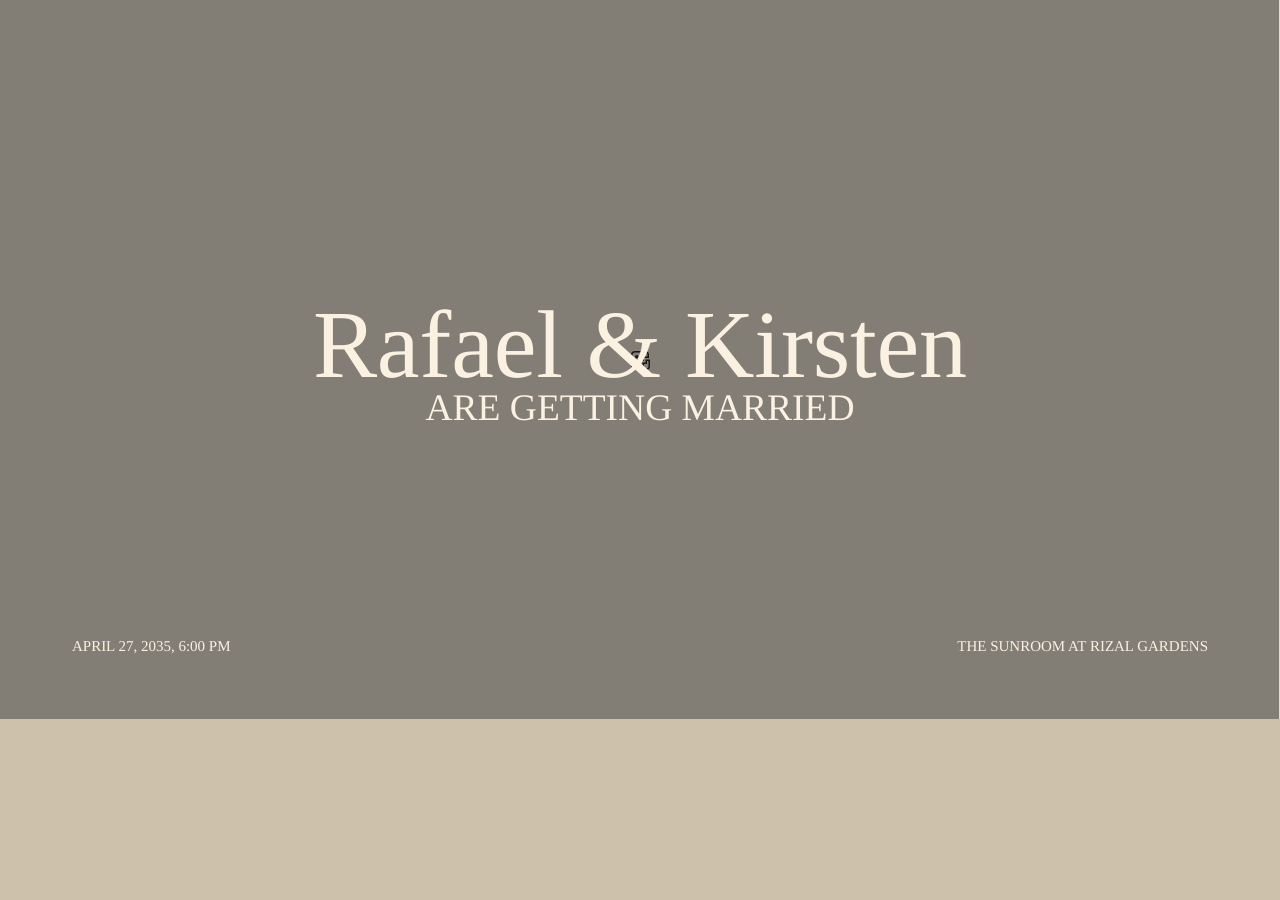
==== index.html @ 7e030b43 "Rename Canva Web.html to index.html" ====
<!DOCTYPE html>
<!-- saved from url=(0045)https://pheasant-77qfv3.my.canva.site/ourweds -->
<html dir="ltr" lang="en" class="x-default-marker theme light x6brqfx x1yowkxt x19aimcq EHoceA"><head><meta http-equiv="Content-Type" content="text/html; charset=UTF-8"><!--<base href="/ourweds/">--><base href="."><title>Untitled design</title><meta name="app-name" content="export_website"><meta name="build-version" content="32c40874ae8fa2c1d87e8cf09927bf12c76770f8"><meta name="build-release-name" content="20261023-02-32c4087"><meta name="build-deployment-group" content="STABLE"><meta name="viewport" content="width=device-width, initial-scale=1"><script nonce="">(function pushPageBuildIdentityToNativeShell(identity) {
  if (typeof window === 'undefined') {
    return;
  }
  if (Object.values(identity).every(value => value == null)) {
    return;
  }
  const json = JSON.stringify(identity);
  if (window.Android?.onPageBuildIdentityReady) {
    // Android-shaped device
    window.Android.onPageBuildIdentityReady(json);
  } else if (window.Harmony?.onPageBuildIdentityReady) {
    // HarmonyOS-shaped device
    window.Harmony.onPageBuildIdentityReady(json);
  } else if (window.webkit?.messageHandlers?.pageBuildIdentityReady) {
    // iOS-shaped device
    window.webkit.messageHandlers.pageBuildIdentityReady.postMessage(json);
  } else if (window.ElectronBridge?.onPageBuildIdentityReady) {
    // Canva desktop app
    window.ElectronBridge.onPageBuildIdentityReady(json);
  } else {
    // No native platform detected. Nothing to notify.
  }
})({stack: 'export_website', variant:  null , version: '32c40874ae8fa2c1d87e8cf09927bf12c76770f8', releaseName: '20261023-02-32c4087', deploymentGroup: 'STABLE'});</script><link href="./Canva Web_files/f5a3fac166889f16.ltr.css" rel="stylesheet" integrity="sha512-Edo/O829BUuPiwhkHiOoxmy1KlBEYvv4mQmIuG+5uBSkAecHZ2JgmPv4bK8Ak3k23ZDK/S2CY3FfU+rbfU8esg==" crossorigin="anonymous"><link href="./Canva Web_files/static_font_4.ltr.css" rel="stylesheet"><link href="./Canva Web_files/240aeb4f582572a1.runtime.js" rel="preload" as="script" crossorigin="anonymous" integrity="sha512-awasREbqOOvCBAnz1K2O4RvIGY7WWBlAq2zHYnWxHDis76HySRgHt1MQPBlaPGMLXTPuOHPkBrl4qXigUDbmrg==" nonce=""><link href="./Canva Web_files/999cb1ad6e3d1dc1.s4le6a.vendor.js" rel="preload" as="script" crossorigin="anonymous" integrity="sha512-tSyaOnLNPBGVB9RvbIFvHWJFaUu7eaIRaUy8z69fhMfaHAorjdNXfwBNdyLCp9M1alTYyazBSMDfqewviqEzKg==" nonce=""><link href="./Canva Web_files/63335c430bb776c5.vendor.js" rel="preload" as="script" crossorigin="anonymous" integrity="sha512-9+kymy3SBRUh88Mtt572DYeUM6hMhQDwFwk+9pZ8WX1hs+3hgPqL1YVzRJD3FQjItNscMr4gaCzWudBtq+cQIw==" nonce=""><link href="./Canva Web_files/5ea3b6e4d7d54ded.strings.js" rel="preload" as="script" crossorigin="anonymous" integrity="sha512-PUQc0Eje4uzZ5xa2OdG26zBNiidUyWuIFvCvCr6LUcLWMekKHp3VpbpVaGyRxrQX45RWggmvQEvsN7iQFY4suw==" nonce=""><link href="./Canva Web_files/1470243cf7ba9e41.en.js" rel="preload" as="script" crossorigin="anonymous" integrity="sha512-WBE9QOnG1+DrDEXoXUeq5levRM3xL7JlJnIo5sADlKkstE6yO+bzdk3mtKJ8V++amX8KUTdojngPdteAvep0yQ==" nonce=""><link href="./Canva Web_files/11042c750c250c93.js" rel="preload" as="script" crossorigin="anonymous" integrity="sha512-UOw18fmcspTBSLabYkOVbztZUVv1nBGfDrEtEjGpVyHmQsq6r2j6BlBM2yPCSb9IpDqZa7s6SGLAEaC4Hm6Rgw==" nonce=""><meta name="referrer" content="strict-origin-when-cross-origin"><meta property="og:title" content="Untitled design"><meta property="og:type" content="website"><link rel="shortcut icon" href="https://pheasant-77qfv3.my.canva.site/ourweds/_assets/images/2d0b56e7e51cf11036ad8734bdb67e2d.png"><link rel="icon" href="https://pheasant-77qfv3.my.canva.site/ourweds/_assets/images/e53c4bd8da5e491d9ab09e7cf0daf874.png" sizes="192x192"><link rel="apple-touch-icon" href="https://pheasant-77qfv3.my.canva.site/ourweds/_assets/images/725b756a69a7d4c235070e51acd85560.png" sizes="180x180"><script nonce="">window['__canva_website_bootstrap__'] = JSON.parse('{"A":"DAHYwA79QDU","B":"eyJhbGciOiJkaXIiLCJlbmMiOiJBMjU2R0NNIiwia2lkIjoia2lkLTE3Nzg0NzAzNjEzOTQifQ..CTzKIpqosUGRlGtX.4lJnwGXdY3sSQXnNM4pFXeD-a5iEQYwNVO633eyvF38ykLt16WpvymhlaKVgf3oKOwear5zJmQ.CfyiNBpw2kLGRFUPMGpV5g"}');</script><script nonce="">
      document.addEventListener('contextmenu', (e) => {
        const isMedia = ['img', 'image', 'video', 'svg', 'picture'].some(
          tagName => tagName.localeCompare(e.target.tagName, undefined, { sensitivity: 'base' }) === 0,
        );
        isMedia && e.preventDefault();
      });
    </script><script nonce="">
  const lang = navigator.language ? navigator.language : 'en';
  let footerRequest;
  window.canva_loadFooterHtml = () => footerRequest ??= fetch('_footer?lang=' + encodeURIComponent(lang)).then(response => {
    if (response.status !== 200) {
      throw new Error('Footer request failed');
    }
    return response.text();
  }).catch(error => {
    footerRequest = undefined;
    throw error;
  });
  window.canva_installFooter = (container) => {
    if (!(container instanceof HTMLDivElement)) {
      return;
    }
    window.canva_loadFooterHtml().then(footerStr => {
      container.innerHTML = '';
      const div = document.createElement('div');
      div.innerHTML = footerStr;
      for (const child of [...div.children]) {
        if (child.tagName.toLowerCase() !== 'script') {
          container.append(child);
        }
      }

      (() => { !function(){"use strict";const o={active:"active"},t={modalBackdrop:"modal_backdrop",termsAndConditionsModal:"modal",termsAndConditionsModalCloseButton:"form_close_initial",reportButton:"form_report",privacyPolicyModal:"privacy_policy_modal",privacyPolicyModalCloseButton:"form_close_privacy_policy",termsAndSupportFooterButton:"report_button",privacyPolicyFooterButton:"privacy_policy_button"};function e({root:e,getSiteUrl:c,openReport:n}){const l=e.getElementById(t.modalBackdrop);null!=l&&(function({root:e,modalBackdrop:c,getSiteUrl:n,openReport:l}){const i=e.getElementById(t.termsAndConditionsModal),r=e.getElementById(t.termsAndConditionsModalCloseButton),a=e.getElementById(t.reportButton),s=e.getElementById(t.termsAndSupportFooterButton);if(null==i||null==r||null==a||null==s)return;a.onclick=()=>{const{origin:o,pathname:t}=new URL(n()),e=a.dataset.reportUrl+encodeURIComponent(o+t);l(e)};const d=()=>{c.classList.remove(o.active),i.classList.remove(o.active),s.classList.remove(o.active),s.focus(),c.onclick=null};r.onclick=d,s.onclick=()=>{c.classList.add(o.active),c.onclick=d,i.classList.add(o.active),s.classList.add(o.active)}}({root:e,modalBackdrop:l,getSiteUrl:c,openReport:n}),function({root:e,modalBackdrop:c}){const n=e.getElementById(t.privacyPolicyModal),l=e.getElementById(t.privacyPolicyModalCloseButton),i=e.getElementById(t.privacyPolicyFooterButton);if(null==n||null==l||null==i)return;const r=()=>{c.classList.remove(o.active),n.classList.remove(o.active),i.classList.remove(o.active),i.focus(),c.onclick=null};l.onclick=r,i.onclick=()=>{c.classList.add(o.active),c.onclick=r,n.classList.add(o.active),i.classList.add(o.active)}}({root:e,modalBackdrop:l}))}!function({root:o,openReport:t}){e({root:o,getSiteUrl:()=>o.URL,openReport:t})}({root:document,openReport:o=>{window.open(o)}})}(); })();
    }).catch(() => {});
  }
</script><script nonce="">
    window.C_CAPTCHA_IMPLEMENTATION = 'RECAPTCHA';
</script><script nonce="">
    window.C_CAPTCHA_KEY = '6LdpNmIrAAAAAHQVezN3pBAfDjQQ2qUpo881f24o';
</script><style type="text/css"></style><style type="text/css"></style></head><body><script nonce="">(function () {var classList = document.documentElement.classList;if (classList.contains('adaptive') && window.matchMedia('(prefers-color-scheme: dark)').matches) {classList.remove.apply(classList, ["x6brqfx","x1yowkxt","x19aimcq"]);classList.add.apply(classList, ["xo86nag","x1yowkxt","xntwwlm"]);}document.documentElement.classList.replace('adaptive', window.matchMedia('(prefers-color-scheme: dark)').matches ? 'dark' : 'light');})();</script><div id="root"><div class="yIDCqA"><main class="_8OlyIw"><div class="_4KoDHA"><div class="ZRRuDw"><div style="height: 100%; width: 100%;"><div class="KYQZFA"><section id="PBkztVCCpLVLWLtX" class="rGeu6w" data-scroll-ready="true" style="background-color: rgb(250, 241, 225);"><div><div class="onhyOQ" style="width: 1905px; height: 768px; align-items: center;"><div class="twbtjQ"><div class="GDnEHQ" style="width: 1905px; height: 768px; background-color: rgb(255, 255, 255);"><div class="o2Yl2g"><div class="_mXnjA" lang="en" style="width: 1905px; height: 768px;"><div class="_6t4CHA"><div class="a26Xuw"><div class="fbzKiw" style="background: rgb(250, 241, 225);"></div></div></div><div class="WyoGFw" style="position: absolute; top: 76.8px; left: 76.8px; width: 1751.4px; height: 614.4px;"></div><div id="LBJR88bSHJfc2hDt" class="DF_utQ _0xkaeQ" style="width: 169.069px; height: 52.1179px; transform: translate(867.966px, 510.526px);"><div style="width: 169.069px; height: 52.1179px; transform: scale(1, 1); transform-origin: 0px 0px;"><div id="LBqLTdb7fTJV1g1L" class="DF_utQ _0xkaeQ" style="width: 169.069px; height: 52.1179px; transform: translate(5.68434e-14px, -3.90799e-14px);"><div style="position: absolute; top: 0px; left: 0px; transform-origin: 0px 0px; height: 52.1179px; width: 169.069px; transform: scale(1);"><div class="hWv4NA" style="width: 169.069px; height: 52.1179px; left: 0px; top: 0px;"><svg class="_7KaXww"><defs><clippath id="__id2"><path d="M0,0L830.4548864032417,0L830.4548864032417,256L0,256Z"></path></clippath></defs></svg><div class="bFnJ2A" style="clip-path: url(&quot;#__id2&quot;); width: 830.455px; height: 256px; transform: scale(0.203586, 0.203586); transform-origin: 0px 0px;"></div></div><svg class="qY_pAA" viewBox="0 0 46.963493204962845 14.477191304805785" style="overflow: hidden; width: 169.069px; height: 52.1179px;"><defs><clippath id="__id4"><path d="M0,0L46.963493204962845,0L46.963493204962845,14.477191304805785L0,14.477191304805785Z"></path></clippath></defs><path d="M0,0L46.963493204962845,0L46.963493204962845,14.477191304805785L0,14.477191304805785Z" stroke="#faf1e1" stroke-width="2" stroke-linecap="butt" clip-path="url(#__id4)" fill="none" vector-effect="non-scaling-stroke"></path></svg></div></div><div id="LBXddmc7bhnD3kLN" class="DF_utQ _0xkaeQ" style="width: 159.069px; height: 23px; transform: translate(5px, 14.5589px);"><div class="aF9o6Q _0yZ6Qg" style="writing-mode: horizontal-tb; width: 159.069px; height: 23px;"><div style="transform: translate(0px, -1.73335px);"><div class="E8yZTA"><div><div lang="en" translate="no" class="_2UyCZQ vkN2Cw Mb8E_A e1_zQg"><p class="_28USrA MDzzPg AfeL7g XN6uKA _4N4NA" style="font-family: YAFdJkvp3-k_0, auto; --H97cbQ: 17.3335px; color: rgb(250, 241, 225); line-height: 24px; letter-spacing: 0em; --gixK-A: 0; text-transform: uppercase; --kJ5CrQ: 0px; --zPlnxA: none; list-style-type: none;"><span class="a_GcMg" style="font-size: 1em; font-weight: 300; font-style: normal; color: rgb(250, 241, 225); font-kerning: normal; text-decoration-line: none; text-decoration-thickness: initial; text-decoration-style: initial;">RSVP Here</span></p></div></div></div></div></div></div></div></div><div id="LBb6BdPd9pf8Z8F3" class="DF_utQ _0xkaeQ" style="width: 1905px; height: 1071.04px; transform: translate(0px, -151.52px);"><div class="Zp7NQw"><div class="a26Xuw"><div class="PcHy7w"><div class="uk_25A Ty61NA"><div class="H5qArQ"><div class="Izwocg" style="width: 1905px; height: 1266.83px; transform: translate(-1.13687e-13px, -97.8927px) rotate(0deg);"><img class="_7_i_XA" crossorigin="anonymous" draggable="false" src="./Canva Web_files/0ad723e2e705781aa10e2227ccbe9ef5.jpg"></div></div></div></div></div><div style="position: absolute; top: 0px; left: 0px; transform-origin: 0px 0px; height: 1071.04px; width: 1905px; pointer-events: none; transform: scale(1);"></div></div></div><div id="LBmY0bc2hTLCxn8h" class="DF_utQ _0xkaeQ" style="width: 1905px; height: 1071.04px; transform: translate(2.27374e-13px, -151.52px); opacity: 0.55;"><div style="position: absolute; top: 0px; left: 0px; transform-origin: 0px 0px; height: 1071.04px; width: 1905px; transform: scale(1);"><div class="hWv4NA" style="width: 1905px; height: 1071.04px; left: 0px; top: 0px;"><svg class="_7KaXww"><defs><clippath id="__id11"><path d="M0,0L455.3333333333332,0L455.3333333333332,256L0,256Z"></path></clippath></defs></svg><div class="bFnJ2A" style="clip-path: url(&quot;#__id11&quot;); background: rgb(45, 43, 37); width: 455.333px; height: 256px; transform: scale(4.18375, 4.18375); transform-origin: 0px 0px;"></div></div></div></div><div id="LB3WnTXn7VBn1cPv" class="DF_utQ _0xkaeQ" style="width: 790.323px; height: 122.533px; transform: translate(557.339px, 307.932px);"><div class="aF9o6Q _0yZ6Qg" style="writing-mode: horizontal-tb; width: 790.323px; height: 122.533px;"><div style="transform: translate(-0.102667px, 10.2667px);"><div class="E8yZTA"><div><div lang="en" translate="no" class="_2UyCZQ vkN2Cw e1_zQg"><p class="_28USrA AfeL7g XN6uKA _4N4NA" style="font-family: YACgEQzTJgs_0, auto; --H97cbQ: 102.667px; color: rgb(250, 241, 225); line-height: 102px; letter-spacing: -0.002em; --gixK-A: 0; text-transform: none; --kJ5CrQ: 0px; --zPlnxA: none; list-style-type: none;"><span class="a_GcMg" style="font-size: 1em; font-weight: 400; font-style: normal; color: rgb(250, 241, 225); font-kerning: none; text-decoration-line: none; text-decoration-thickness: initial; text-decoration-style: initial;">Rafael &amp; Kirsten</span></p></div></div></div></div></div></div><div id="LBkM7CwKjjSVVBMX" class="DF_utQ _0xkaeQ" style="width: 694.693px; height: 48px; transform: translate(605.154px, 411.564px);"><div class="aF9o6Q _0yZ6Qg" style="writing-mode: horizontal-tb; width: 694.693px; height: 48px;"><div style="transform: translate(0px, 4px);"><div class="E8yZTA"><div><div lang="en" translate="no" class="_2UyCZQ vkN2Cw e1_zQg"><p class="_28USrA AfeL7g XN6uKA _4N4NA" style="font-family: YACgEcL5b3s_0, auto; --H97cbQ: 40px; color: rgb(250, 241, 225); line-height: 40px; letter-spacing: 0em; --gixK-A: 0; text-transform: uppercase; --kJ5CrQ: 0px; --zPlnxA: none; list-style-type: none;"><span class="a_GcMg" style="font-size: 1em; font-weight: 400; font-style: normal; color: rgb(250, 241, 225); font-kerning: none; text-decoration-line: none; text-decoration-thickness: initial; text-decoration-style: initial;">Are getting married</span></p></div></div></div></div></div></div><div id="LBFhQCGj81JgvxYF" class="DF_utQ _0xkaeQ" style="width: 244.035px; height: 18.8019px; transform: translate(346.3px, 681.798px);"><div class="aF9o6Q _0yZ6Qg" style="writing-mode: horizontal-tb; width: 244.035px; height: 18.8019px;"><div style="transform: translate(0px, -1.60001px);"><div class="E8yZTA"><div><div lang="en" translate="no" class="_2UyCZQ vkN2Cw e1_zQg"><p class="_28USrA MDzzPg GEC0sA XN6uKA _4N4NA" style="font-family: YAFdJkvp3-k_0, auto; --H97cbQ: 16.0001px; color: rgb(250, 241, 225); line-height: 22px; letter-spacing: 0em; --gixK-A: 0; text-transform: uppercase; --kJ5CrQ: 0px; --zPlnxA: none; list-style-type: none;"><span class="a_GcMg" style="font-size: 1em; font-weight: 300; font-style: normal; color: rgb(250, 241, 225); font-kerning: normal; text-decoration-line: none; text-decoration-thickness: initial; text-decoration-style: initial;">April 27, 2035, 6:00 PM</span></p></div></div></div></div></div></div><div id="LBKC3S9Cq8B7SCDf" class="DF_utQ _0xkaeQ" style="width: 303.855px; height: 18.8px; transform: translate(1254.84px, 681.8px);"><div class="aF9o6Q _0yZ6Qg" style="writing-mode: horizontal-tb; width: 303.855px; height: 18.8px;"><div style="transform: translate(0px, -1.60001px);"><div class="E8yZTA"><div><div lang="en" translate="no" class="_2UyCZQ vkN2Cw e1_zQg"><p class="_28USrA MDzzPg TV9a8Q XN6uKA _4N4NA" style="font-family: YAFdJkvp3-k_0, auto; --H97cbQ: 16.0001px; color: rgb(250, 241, 225); line-height: 22px; letter-spacing: 0em; --gixK-A: 0; text-transform: uppercase; --kJ5CrQ: 0px; --zPlnxA: none; list-style-type: none;"><span class="a_GcMg" style="font-size: 1em; font-weight: 300; font-style: normal; color: rgb(250, 241, 225); font-kerning: normal; text-decoration-line: none; text-decoration-thickness: initial; text-decoration-style: initial;">The Sunroom at Rizal Gardens</span></p></div></div></div></div></div></div></div></div></div><div class="QhExXw pKfnlA" style="width: 1905px; height: 768px; margin: 0px;"></div></div></div></div></section><section id="PBf0XLNk8ZQMfPS1" class="rGeu6w" data-scroll-ready="true" style="background-color: rgb(205, 193, 171);"><div><div class="onhyOQ" style="width: 1905px; height: 768px; align-items: center;"><div class="twbtjQ"><div class="GDnEHQ" style="width: 1905px; height: 768px; background-color: rgb(255, 255, 255);"><div class="o2Yl2g"><div class="_mXnjA" lang="en" style="width: 1905px; height: 768px;"><div class="_6t4CHA"><div class="a26Xuw"><div class="fbzKiw" style="background: rgb(205, 193, 171);"></div></div></div><div class="WyoGFw" style="position: absolute; top: 76.8px; left: 76.8px; width: 1751.4px; height: 614.4px;"></div><div id="LBzTJFBQYJJ0cPGs" class="DF_utQ _0xkaeQ" style="width: 268.1px; height: 402.401px; transform: translate(818.45px, 112.633px);"><div style="position: absolute; top: 0px; left: 0px; transform-origin: 0px 0px; height: 402.401px; width: 268.1px; transform: scale(1);"><div class="hWv4NA" style="width: 268.1px; height: 402.401px; left: 0px; top: 0px;"><svg class="_7KaXww"><defs><clippath id="__id17"><path d="M0,0L256,0L256,384.2401500938086L0,384.2401500938086Z"></path></clippath></defs></svg><div class="bFnJ2A" style="clip-path: url(&quot;#__id17&quot;); transform: scale(1.04726, 1.04726); transform-origin: 0px 0px; width: 256px; height: 384.24px;"><div class="_4c2rDg GxUsfw" style="transform-origin: 128px 192.12px;"><div class="qhHTGg" style="width: 256px; height: 384.24px; transform: translate(0px, 0px) translate(128px, 192.12px) rotate(0deg) translate(-128px, -192.12px); transform-origin: 0px 0px;"><img class="_7_i_XA" crossorigin="anonymous" draggable="false" src="./Canva Web_files/fa7e5ea3dd531cee82b6d50c1ea5ee7a.jpg"></div></div></div></div><div class="Pr6LEA"></div></div></div><div id="LB7gHyc0FNjMhbps" class="DF_utQ _0xkaeQ" style="width: 184.681px; height: 57.3333px; transform: translate(553.68px, 285.167px);"><div class="aF9o6Q _0yZ6Qg" style="writing-mode: horizontal-tb; width: 184.681px; height: 57.3333px;"><div style="transform: translate(0px, 2.66667px);"><div class="E8yZTA"><div><div lang="en" translate="no" class="_2UyCZQ vkN2Cw e1_zQg"><p class="_28USrA AfeL7g XN6uKA _4N4NA" style="font-family: YACgEcL5b3s_0, auto; --H97cbQ: 26.6667px; color: rgb(45, 43, 37); line-height: 26px; letter-spacing: 0em; --gixK-A: 0; text-transform: uppercase; --kJ5CrQ: 0px; --zPlnxA: none; list-style-type: none;"><span class="a_GcMg" style="font-size: 1em; font-weight: 400; font-style: normal; color: rgb(45, 43, 37); font-kerning: none; text-decoration-line: none; text-decoration-thickness: initial; text-decoration-style: initial;">Our love for gardens</span></p></div></div></div></div></div></div><div id="LBYrwBPr8S5J3Yvq" class="DF_utQ _0xkaeQ" style="width: 143.191px; height: 57.3333px; transform: translate(1208.13px, 285.167px);"><div class="aF9o6Q _0yZ6Qg" style="writing-mode: horizontal-tb; width: 143.191px; height: 57.3333px;"><div style="transform: translate(0px, 2.66667px);"><div class="E8yZTA"><div><div lang="en" translate="no" class="_2UyCZQ vkN2Cw e1_zQg"><p class="_28USrA AfeL7g XN6uKA _4N4NA" style="font-family: YACgEcL5b3s_0, auto; --H97cbQ: 26.6667px; color: rgb(45, 43, 37); line-height: 26px; letter-spacing: 0em; --gixK-A: 0; text-transform: uppercase; --kJ5CrQ: 0px; --zPlnxA: none; list-style-type: none;"><span class="a_GcMg" style="font-size: 1em; font-weight: 400; font-style: normal; color: rgb(45, 43, 37); font-kerning: none; text-decoration-line: none; text-decoration-thickness: initial; text-decoration-style: initial;">(and each other)</span></p></div></div></div></div></div></div><div id="LBwjT9MmTy2XCGgV" class="DF_utQ _0xkaeQ" style="width: 816.141px; height: 62.8px; transform: translate(544.425px, 592.567px);"><div class="aF9o6Q _0yZ6Qg" style="writing-mode: horizontal-tb; width: 816.141px; height: 62.8px;"><div style="transform: translate(0px, -1.60002px);"><div class="E8yZTA"><div><div lang="en" translate="no" class="_2UyCZQ vkN2Cw Mb8E_A e1_zQg"><p class="_28USrA AfeL7g XN6uKA _4N4NA" style="font-family: YAFdJkvp3-k_0, auto; --H97cbQ: 16.0002px; color: rgb(45, 43, 37); line-height: 22px; letter-spacing: 0em; --gixK-A: 0; text-transform: none; --kJ5CrQ: 0px; --zPlnxA: none; list-style-type: none;"><span class="a_GcMg" style="font-size: 1em; font-weight: 300; font-style: normal; color: rgb(45, 43, 37); font-kerning: none; text-decoration-line: none; text-decoration-thickness: initial; text-decoration-style: initial;">Write a paragraph that tells your story as a couple. You can include details like how<br>you met, your journey together, and what makes your relationship unique. This is your<br>chance to share your personality and connect with your guests,</span></p></div></div></div></div></div></div></div></div></div><div class="QhExXw pKfnlA" style="width: 1905px; height: 768px; margin: 0px;"></div></div></div></div></section><section id="PBCBkr8GKxCHRDVP" class="rGeu6w" data-scroll-ready="true" style="background-color: rgb(250, 241, 225);"><div><div class="_8jGYJw" style="width: 1905px; height: 768px;"><div class="fMSICA h517IA" aria-hidden="false"><div class="_5yhCRQ"><div class="onhyOQ" style="width: 1905px; height: 768px; align-items: center;"><div class="twbtjQ"><div class="GDnEHQ" style="width: 1905px; height: 768px; background-color: rgb(255, 255, 255);"><div class="o2Yl2g"><div class="_mXnjA" lang="en" style="width: 1905px; height: 768px;"><div class="_6t4CHA"><div class="a26Xuw"><div class="fbzKiw" style="background: rgb(250, 241, 225);"></div></div></div><div class="WyoGFw" style="position: absolute; top: 76.8px; left: 76.8px; width: 1751.4px; height: 614.4px;"></div><div id="LB0p7t1XkfhDnQhD" class="DF_utQ _0xkaeQ" style="width: 1905px; height: 1071.04px; transform: translate(0px, -151.52px);"><div style="width: 1905px; height: 1071.04px; transform: scale(1, 1); transform-origin: 0px 0px;"><div id="LBCzPbLThB23cXpD" class="DF_utQ _0xkaeQ" style="width: 1905px; height: 1071.04px; transform: translate(0px, 0px);"><div class="Zp7NQw"><div class="a26Xuw"><div class="PcHy7w"><div class="uk_25A Ty61NA"><div class="H5qArQ"><div class="Izwocg" style="width: 1905px; height: 1269.21px; transform: translate(0px, -99.0834px) rotate(0deg);"><img class="_7_i_XA" crossorigin="anonymous" draggable="false" src="./Canva Web_files/d3f8618d9d055f1b77b056a7a266ba62.jpg"></div></div></div></div></div><div style="position: absolute; top: 0px; left: 0px; transform-origin: 0px 0px; height: 1071.04px; width: 1905px; pointer-events: none; transform: scale(1);"></div></div></div></div></div></div></div></div><div class="QhExXw pKfnlA" style="width: 1905px; height: 768px; margin: 0px;"></div></div></div></div></div></div></div></section><section id="PBp0L79NRkw99cft" class="rGeu6w" data-scroll-ready="true" style="background-color: rgb(205, 193, 171);"><div><div class="onhyOQ" style="width: 1905px; height: 768px; align-items: center;"><div class="twbtjQ"><div class="GDnEHQ" style="width: 1905px; height: 768px; background-color: rgb(255, 255, 255);"><div class="o2Yl2g"><div class="_mXnjA" lang="en" style="width: 1905px; height: 768px;"><div class="_6t4CHA"><div class="a26Xuw"><div class="fbzKiw" style="background: rgb(205, 193, 171);"></div></div></div><div class="WyoGFw" style="position: absolute; top: 76.8px; left: 76.8px; width: 1751.4px; height: 614.4px;"></div><div id="LBCv85TDQ1VpwyHV" class="DF_utQ _0xkaeQ" style="width: 533.952px; height: 48.0001px; transform: translate(381.061px, 124.593px);"><div class="aF9o6Q _0yZ6Qg" style="writing-mode: horizontal-tb; width: 533.952px; height: 48.0001px;"><div style="transform: translate(0px, 4.00007px);"><div class="E8yZTA"><div><div lang="en" translate="no" class="_2UyCZQ vkN2Cw e1_zQg"><p class="_28USrA GEC0sA XN6uKA _4N4NA" style="font-family: YACgEcL5b3s_0, auto; --H97cbQ: 40.0007px; color: rgb(45, 43, 37); line-height: 40px; letter-spacing: 0em; --gixK-A: 0; text-transform: uppercase; --kJ5CrQ: 0px; --zPlnxA: none; list-style-type: none;"><span class="a_GcMg" style="font-size: 1em; font-weight: 400; font-style: normal; color: rgb(45, 43, 37); font-kerning: none; text-decoration-line: none; text-decoration-thickness: initial; text-decoration-style: initial;">Program</span></p></div></div></div></div></div></div><div id="LB0mjkZxfYjPVjnQ" class="DF_utQ _0xkaeQ" style="width: 513.916px; height: 22.4035px; transform: translate(381.061px, 242.636px);"><div style="width: 513.916px; height: 22.4035px; transform: scale(1, 1); transform-origin: 0px 0px;"><div id="LBQqbrnqz9j85WjB" class="DF_utQ _0xkaeQ" style="width: 95.7163px; height: 22.4035px; transform: translate(5.68434e-14px, 0px);"><div class="aF9o6Q _0yZ6Qg" style="writing-mode: horizontal-tb; width: 95.7163px; height: 22.4035px;"><div style="transform: translate(0px, -2.8px);"><div class="E8yZTA"><div><div lang="en" translate="no" class="_2UyCZQ vkN2Cw e1_zQg"><p class="_28USrA GEC0sA XN6uKA _4N4NA" style="font-family: YACgEcL5b3s_0, auto; --H97cbQ: 18.6667px; color: rgb(45, 43, 37); line-height: 28px; letter-spacing: 0.015em; --gixK-A: 0; text-transform: none; --kJ5CrQ: 0px; --zPlnxA: none; list-style-type: none;"><span class="a_GcMg" style="font-size: 1em; font-weight: 400; font-style: normal; color: rgb(45, 43, 37); font-kerning: none; text-decoration-line: none; text-decoration-thickness: initial; text-decoration-style: initial;">5:00 PM</span></p></div></div></div></div></div></div><div id="LB1SpX0Pvn7swv0W" class="DF_utQ _0xkaeQ" style="width: 341.577px; height: 22.4px; transform: translate(172.34px, 0.0017366px);"><div class="aF9o6Q _0yZ6Qg" style="writing-mode: horizontal-tb; width: 341.577px; height: 22.4px;"><div style="transform: translate(0px, -2.8px);"><div class="E8yZTA"><div><div lang="en" translate="no" class="_2UyCZQ vkN2Cw e1_zQg"><p class="_28USrA GEC0sA XN6uKA _4N4NA" style="font-family: YAFdJkvp3-k_0, auto; --H97cbQ: 18.6667px; color: rgb(45, 43, 37); line-height: 28px; letter-spacing: 0.015em; --gixK-A: 0; text-transform: none; --kJ5CrQ: 0px; --zPlnxA: none; list-style-type: none;"><span class="a_GcMg" style="font-size: 1em; font-weight: 300; font-style: normal; color: rgb(45, 43, 37); font-kerning: none; text-decoration-line: none; text-decoration-thickness: initial; text-decoration-style: initial;">Welcome Photos &amp; Cocktails</span></p></div></div></div></div></div></div></div></div><div id="LB8fzxg8Mj578wQl" class="DF_utQ" style="width: 513.916px; height: 1px; transform: translate(381.061px, 299.006px);"><div class="V7MmMA" style="transform: scale(1);"><svg class="Fe_H_Q" style="stroke: rgb(45, 43, 37); fill: rgb(45, 43, 37);"><path d="M0,0.5L513.9162946072531,0.5" stroke-linecap="butt" stroke-width="1" fill="none" pointer-events="auto" opacity="0" class="_682gpw" style="touch-action: pan-x pan-y pinch-zoom;"></path><g><path d="M0,0.5L513.9162946072531,0.5" stroke-dasharray="1,1" stroke-linecap="butt" stroke-width="1" fill="none" pointer-events="none"></path></g></svg></div></div><div id="LBk9MRwpPVz58Z35" class="DF_utQ" style="width: 513.916px; height: 1px; transform: translate(381.061px, 390.343px);"><div class="V7MmMA" style="transform: scale(1);"><svg class="Fe_H_Q" style="stroke: rgb(45, 43, 37); fill: rgb(45, 43, 37);"><path d="M0,0.5L513.9162946072531,0.5" stroke-linecap="butt" stroke-width="1" fill="none" pointer-events="auto" opacity="0" class="_682gpw" style="touch-action: pan-x pan-y pinch-zoom;"></path><g><path d="M0,0.5L513.9162946072531,0.5" stroke-dasharray="1,1" stroke-linecap="butt" stroke-width="1" fill="none" pointer-events="none"></path></g></svg></div></div><div id="LBgYVPBnM7zP3p9k" class="DF_utQ" style="width: 513.916px; height: 1px; transform: translate(381.061px, 481.68px);"><div class="V7MmMA" style="transform: scale(1);"><svg class="Fe_H_Q" style="stroke: rgb(45, 43, 37); fill: rgb(45, 43, 37);"><path d="M0,0.5L513.9162946072531,0.5" stroke-linecap="butt" stroke-width="1" fill="none" pointer-events="auto" opacity="0" class="_682gpw" style="touch-action: pan-x pan-y pinch-zoom;"></path><g><path d="M0,0.5L513.9162946072531,0.5" stroke-dasharray="1,1" stroke-linecap="butt" stroke-width="1" fill="none" pointer-events="none"></path></g></svg></div></div><div id="LB80C1GcGDZjFPqb" class="DF_utQ" style="width: 513.916px; height: 1px; transform: translate(381.061px, 664.354px);"><div class="V7MmMA" style="transform: scale(1);"><svg class="Fe_H_Q" style="stroke: rgb(45, 43, 37); fill: rgb(45, 43, 37);"><path d="M0,0.5L513.9162946072531,0.5" stroke-linecap="butt" stroke-width="1" fill="none" pointer-events="auto" opacity="0" class="_682gpw" style="touch-action: pan-x pan-y pinch-zoom;"></path><g><path d="M0,0.5L513.9162946072531,0.5" stroke-dasharray="1,1" stroke-linecap="butt" stroke-width="1" fill="none" pointer-events="none"></path></g></svg></div></div><div id="LB3YF0H522bd19dk" class="DF_utQ" style="width: 513.916px; height: 1px; transform: translate(381.061px, 573.017px);"><div class="V7MmMA" style="transform: scale(1);"><svg class="Fe_H_Q" style="stroke: rgb(45, 43, 37); fill: rgb(45, 43, 37);"><path d="M0,0.5L513.9162946072531,0.5" stroke-linecap="butt" stroke-width="1" fill="none" pointer-events="auto" opacity="0" class="_682gpw" style="touch-action: pan-x pan-y pinch-zoom;"></path><g><path d="M0,0.5L513.9162946072531,0.5" stroke-dasharray="1,1" stroke-linecap="butt" stroke-width="1" fill="none" pointer-events="none"></path></g></svg></div></div><div id="LBPxNBKxT9GdRVR3" class="DF_utQ _0xkaeQ" style="width: 513.916px; height: 22.4px; transform: translate(381.061px, 333.975px);"><div style="width: 513.916px; height: 22.4px; transform: scale(1, 1); transform-origin: 0px 0px;"><div id="LBnLGbGdmhWKc41K" class="DF_utQ _0xkaeQ" style="width: 341.577px; height: 22.4px; transform: translate(172.34px, 0px);"><div class="aF9o6Q _0yZ6Qg" style="writing-mode: horizontal-tb; width: 341.577px; height: 22.4px;"><div style="transform: translate(0px, -2.8px);"><div class="E8yZTA"><div><div lang="en" translate="no" class="_2UyCZQ vkN2Cw e1_zQg"><p class="_28USrA GEC0sA XN6uKA _4N4NA" style="font-family: YAFdJkvp3-k_0, auto; --H97cbQ: 18.6667px; color: rgb(45, 43, 37); line-height: 28px; letter-spacing: 0.015em; --gixK-A: 0; text-transform: none; --kJ5CrQ: 0px; --zPlnxA: none; list-style-type: none;"><span class="a_GcMg" style="font-size: 1em; font-weight: 300; font-style: normal; color: rgb(45, 43, 37); font-kerning: none; text-decoration-line: none; text-decoration-thickness: initial; text-decoration-style: initial;">Dinner Program</span></p></div></div></div></div></div></div><div id="LB9y14N8NF6bwFHk" class="DF_utQ _0xkaeQ" style="width: 95.7163px; height: 22.4px; transform: translate(5.68434e-14px, 0px);"><div class="aF9o6Q _0yZ6Qg" style="writing-mode: horizontal-tb; width: 95.7163px; height: 22.4px;"><div style="transform: translate(0px, -2.8px);"><div class="E8yZTA"><div><div lang="en" translate="no" class="_2UyCZQ vkN2Cw e1_zQg"><p class="_28USrA GEC0sA XN6uKA _4N4NA" style="font-family: YACgEcL5b3s_0, auto; --H97cbQ: 18.6667px; color: rgb(45, 43, 37); line-height: 28px; letter-spacing: 0.015em; --gixK-A: 0; text-transform: none; --kJ5CrQ: 0px; --zPlnxA: none; list-style-type: none;"><span class="a_GcMg" style="font-size: 1em; font-weight: 400; font-style: normal; color: rgb(45, 43, 37); font-kerning: none; text-decoration-line: none; text-decoration-thickness: initial; text-decoration-style: initial;">6:00 PM</span></p></div></div></div></div></div></div></div></div><div id="LBnp0VyM52J0tw2R" class="DF_utQ _0xkaeQ" style="width: 513.916px; height: 22.4px; transform: translate(381.061px, 425.312px);"><div style="width: 513.916px; height: 22.4px; transform: scale(1, 1); transform-origin: 0px 0px;"><div id="LBB5YzCcfw3p8QQQ" class="DF_utQ _0xkaeQ" style="width: 341.577px; height: 22.4px; transform: translate(172.34px, 0px);"><div class="aF9o6Q _0yZ6Qg" style="writing-mode: horizontal-tb; width: 341.577px; height: 22.4px;"><div style="transform: translate(0px, -2.8px);"><div class="E8yZTA"><div><div lang="en" translate="no" class="_2UyCZQ vkN2Cw e1_zQg"><p class="_28USrA GEC0sA XN6uKA _4N4NA" style="font-family: YAFdJkvp3-k_0, auto; --H97cbQ: 18.6667px; color: rgb(45, 43, 37); line-height: 28px; letter-spacing: 0.015em; --gixK-A: 0; text-transform: none; --kJ5CrQ: 0px; --zPlnxA: none; list-style-type: none;"><span class="a_GcMg" style="font-size: 1em; font-weight: 300; font-style: normal; color: rgb(45, 43, 37); font-kerning: none; text-decoration-line: none; text-decoration-thickness: initial; text-decoration-style: initial;">Toasts &amp; Speeches</span></p></div></div></div></div></div></div><div id="LB2BG37jX6Kj5B1t" class="DF_utQ _0xkaeQ" style="width: 107.434px; height: 22.4px; transform: translate(5.68434e-14px, 0px);"><div class="aF9o6Q _0yZ6Qg" style="writing-mode: horizontal-tb; width: 107.434px; height: 22.4px;"><div style="transform: translate(0px, -2.8px);"><div class="E8yZTA"><div><div lang="en" translate="no" class="_2UyCZQ vkN2Cw e1_zQg"><p class="_28USrA GEC0sA XN6uKA _4N4NA" style="font-family: YACgEcL5b3s_0, auto; --H97cbQ: 18.6667px; color: rgb(45, 43, 37); line-height: 28px; letter-spacing: 0.015em; --gixK-A: 0; text-transform: none; --kJ5CrQ: 0px; --zPlnxA: none; list-style-type: none;"><span class="a_GcMg" style="font-size: 1em; font-weight: 400; font-style: normal; color: rgb(45, 43, 37); font-kerning: none; text-decoration-line: none; text-decoration-thickness: initial; text-decoration-style: initial;">7:00 PM</span></p></div></div></div></div></div></div></div></div><div id="LB1zSy91y7svZCmZ" class="DF_utQ _0xkaeQ" style="width: 513.916px; height: 22.4px; transform: translate(381.061px, 516.648px);"><div style="width: 513.916px; height: 22.4px; transform: scale(1, 1); transform-origin: 0px 0px;"><div id="LB7DD8sl0nY0LY2T" class="DF_utQ _0xkaeQ" style="width: 341.577px; height: 22.4px; transform: translate(172.34px, -5.68434e-14px);"><div class="aF9o6Q _0yZ6Qg" style="writing-mode: horizontal-tb; width: 341.577px; height: 22.4px;"><div style="transform: translate(0px, -2.8px);"><div class="E8yZTA"><div><div lang="en" translate="no" class="_2UyCZQ vkN2Cw e1_zQg"><p class="_28USrA GEC0sA XN6uKA _4N4NA" style="font-family: YAFdJkvp3-k_0, auto; --H97cbQ: 18.6667px; color: rgb(45, 43, 37); line-height: 28px; letter-spacing: 0.015em; --gixK-A: 0; text-transform: none; --kJ5CrQ: 0px; --zPlnxA: none; list-style-type: none;"><span class="a_GcMg" style="font-size: 1em; font-weight: 300; font-style: normal; color: rgb(45, 43, 37); font-kerning: none; text-decoration-line: none; text-decoration-thickness: initial; text-decoration-style: initial;">Official Picture Taking</span></p></div></div></div></div></div></div><div id="LBKmvmcsff4xcjjD" class="DF_utQ _0xkaeQ" style="width: 107.434px; height: 22.4px; transform: translate(5.68434e-14px, -5.68434e-14px);"><div class="aF9o6Q _0yZ6Qg" style="writing-mode: horizontal-tb; width: 107.434px; height: 22.4px;"><div style="transform: translate(0px, -2.8px);"><div class="E8yZTA"><div><div lang="en" translate="no" class="_2UyCZQ vkN2Cw e1_zQg"><p class="_28USrA GEC0sA XN6uKA _4N4NA" style="font-family: YACgEcL5b3s_0, auto; --H97cbQ: 18.6667px; color: rgb(45, 43, 37); line-height: 28px; letter-spacing: 0.015em; --gixK-A: 0; text-transform: none; --kJ5CrQ: 0px; --zPlnxA: none; list-style-type: none;"><span class="a_GcMg" style="font-size: 1em; font-weight: 400; font-style: normal; color: rgb(45, 43, 37); font-kerning: none; text-decoration-line: none; text-decoration-thickness: initial; text-decoration-style: initial;">8:00 PM</span></p></div></div></div></div></div></div></div></div><div id="LBPwBYnvl0RgxjPH" class="DF_utQ _0xkaeQ" style="width: 513.916px; height: 22.4px; transform: translate(381.061px, 607.985px);"><div style="width: 513.916px; height: 22.4px; transform: scale(1, 1); transform-origin: 0px 0px;"><div id="LB8Lp1mtdFjK4GGt" class="DF_utQ _0xkaeQ" style="width: 107.434px; height: 22.4px; transform: translate(5.68434e-14px, -5.68434e-14px);"><div class="aF9o6Q _0yZ6Qg" style="writing-mode: horizontal-tb; width: 107.434px; height: 22.4px;"><div style="transform: translate(0px, -2.8px);"><div class="E8yZTA"><div><div lang="en" translate="no" class="_2UyCZQ vkN2Cw e1_zQg"><p class="_28USrA GEC0sA XN6uKA _4N4NA" style="font-family: YACgEcL5b3s_0, auto; --H97cbQ: 18.6667px; color: rgb(45, 43, 37); line-height: 28px; letter-spacing: 0.015em; --gixK-A: 0; text-transform: none; --kJ5CrQ: 0px; --zPlnxA: none; list-style-type: none;"><span class="a_GcMg" style="font-size: 1em; font-weight: 400; font-style: normal; color: rgb(45, 43, 37); font-kerning: none; text-decoration-line: none; text-decoration-thickness: initial; text-decoration-style: initial;">9:00 PM</span></p></div></div></div></div></div></div><div id="LBSy0WZ3ZwcybbT7" class="DF_utQ _0xkaeQ" style="width: 341.577px; height: 22.4px; transform: translate(172.34px, 1.7053e-13px);"><div class="aF9o6Q _0yZ6Qg" style="writing-mode: horizontal-tb; width: 341.577px; height: 22.4px;"><div style="transform: translate(0px, -2.8px);"><div class="E8yZTA"><div><div lang="en" translate="no" class="_2UyCZQ vkN2Cw e1_zQg"><p class="_28USrA GEC0sA XN6uKA _4N4NA" style="font-family: YAFdJkvp3-k_0, auto; --H97cbQ: 18.6667px; color: rgb(45, 43, 37); line-height: 28px; letter-spacing: 0.015em; --gixK-A: 0; text-transform: none; --kJ5CrQ: 0px; --zPlnxA: none; list-style-type: none;"><span class="a_GcMg" style="font-size: 1em; font-weight: 300; font-style: normal; color: rgb(45, 43, 37); font-kerning: none; text-decoration-line: none; text-decoration-thickness: initial; text-decoration-style: initial;">Open Bar &amp; Dancing</span></p></div></div></div></div></div></div></div></div><div id="LBlt6tGclhklyhQl" class="DF_utQ _0xkaeQ" style="width: 501.803px; height: 48.0001px; transform: translate(1038.1px, 124.593px);"><div class="aF9o6Q _0yZ6Qg" style="writing-mode: horizontal-tb; width: 501.803px; height: 48.0001px;"><div style="transform: translate(0px, 4.00007px);"><div class="E8yZTA"><div><div lang="en" translate="no" class="_2UyCZQ vkN2Cw e1_zQg"><p class="_28USrA GEC0sA XN6uKA _4N4NA" style="font-family: YACgEcL5b3s_0, auto; --H97cbQ: 40.0007px; color: rgb(45, 43, 37); line-height: 40px; letter-spacing: 0em; --gixK-A: 0; text-transform: uppercase; --kJ5CrQ: 0px; --zPlnxA: none; list-style-type: none;"><span class="a_GcMg" style="font-size: 1em; font-weight: 400; font-style: normal; color: rgb(45, 43, 37); font-kerning: none; text-decoration-line: none; text-decoration-thickness: initial; text-decoration-style: initial;">Reception</span></p></div></div></div></div></div></div><div id="LBHGDlg26GD0j3Sg" class="DF_utQ _0xkaeQ" style="width: 501.803px; height: 113.781px; transform: translate(1038.1px, 243.927px);"><div style="width: 501.803px; height: 113.781px; transform: scale(1, 1); transform-origin: 0px 0px;"><div id="LBHHTgtFd01fnyww" class="DF_utQ _0xkaeQ" style="width: 501.803px; height: 24.7333px; transform: translate(-1.13687e-13px, -7.10543e-15px);"><div class="aF9o6Q _0yZ6Qg" style="writing-mode: horizontal-tb; width: 501.803px; height: 24.7333px;"><div style="transform: translate(0px, -2.13335px);"><div class="E8yZTA"><div><div lang="en" translate="no" class="_2UyCZQ vkN2Cw e1_zQg"><p class="_28USrA GEC0sA XN6uKA _4N4NA" style="font-family: YACgEcL5b3s_0, auto; --H97cbQ: 21.3335px; color: rgb(45, 43, 37); line-height: 29px; letter-spacing: 0em; --gixK-A: 0; text-transform: none; --kJ5CrQ: 0px; --zPlnxA: none; list-style-type: none;"><span class="a_GcMg" style="font-size: 1em; font-weight: 400; font-style: normal; color: rgb(45, 43, 37); font-kerning: none; text-decoration-line: none; text-decoration-thickness: initial; text-decoration-style: initial;">Reception Venue</span></p></div></div></div></div></div></div><div id="LBqCC0yJFxcD4dpR" class="DF_utQ _0xkaeQ" style="width: 501.803px; height: 77.0666px; transform: translate(-1.42109e-13px, 36.7142px);"><div class="aF9o6Q _0yZ6Qg" style="writing-mode: horizontal-tb; width: 501.803px; height: 77.0666px;"><div style="transform: translate(0px, -1.46669px);"><div class="E8yZTA"><div><div lang="en" translate="no" class="_2UyCZQ vkN2Cw e1_zQg"><p class="_28USrA GEC0sA XN6uKA _4N4NA" style="font-family: YAFdJkvp3-k_0, auto; --H97cbQ: 14.6669px; color: rgb(45, 43, 37); line-height: 20px; letter-spacing: 0em; --gixK-A: 0; text-transform: none; --kJ5CrQ: 0px; --zPlnxA: none; list-style-type: none;"><span class="a_GcMg" style="font-size: 1em; font-weight: 300; font-style: normal; color: rgb(45, 43, 37); font-kerning: none; text-decoration-line: none; text-decoration-thickness: initial; text-decoration-style: initial;">Our reception will take place in The Sunroom at Rizal Gardens — an open-air garden space. The celebration will be outdoors, so expect fresh air, soft grass, and lots of golden hour glow.</span></p></div></div></div></div></div></div></div></div><div id="LB8WG5z4Bdt39J3d" class="DF_utQ _0xkaeQ" style="width: 513.405px; height: 113.8px; transform: translate(1038.1px, 407.731px);"><div style="width: 513.405px; height: 113.8px; transform: scale(1, 1); transform-origin: 0px 0px;"><div id="LB3XvqSrXP2FT33D" class="DF_utQ _0xkaeQ" style="width: 513.405px; height: 24.7333px; transform: translate(2.27374e-13px, -7.10543e-15px);"><div class="aF9o6Q _0yZ6Qg" style="writing-mode: horizontal-tb; width: 513.405px; height: 24.7333px;"><div style="transform: translate(0px, -2.13335px);"><div class="E8yZTA"><div><div lang="en" translate="no" class="_2UyCZQ vkN2Cw e1_zQg"><p class="_28USrA GEC0sA XN6uKA _4N4NA" style="font-family: YACgEcL5b3s_0, auto; --H97cbQ: 21.3335px; color: rgb(45, 43, 37); line-height: 29px; letter-spacing: 0em; --gixK-A: 0; text-transform: none; --kJ5CrQ: 0px; --zPlnxA: none; list-style-type: none;"><span class="a_GcMg" style="font-size: 1em; font-weight: 400; font-style: normal; color: rgb(45, 43, 37); font-kerning: none; text-decoration-line: none; text-decoration-thickness: initial; text-decoration-style: initial;">Dress Code</span></p></div></div></div></div></div></div><div id="LBGqmGRXCCcSmPXh" class="DF_utQ _0xkaeQ" style="width: 501.803px; height: 77.0666px; transform: translate(-1.13687e-13px, 36.7333px);"><div class="aF9o6Q _0yZ6Qg" style="writing-mode: horizontal-tb; width: 501.803px; height: 77.0666px;"><div style="transform: translate(0px, -1.46669px);"><div class="E8yZTA"><div><div lang="en" translate="no" class="_2UyCZQ vkN2Cw e1_zQg"><p class="_28USrA GEC0sA XN6uKA _4N4NA" style="font-family: YAFdJkvp3-k_0, auto; --H97cbQ: 14.6669px; color: rgb(45, 43, 37); line-height: 20px; letter-spacing: 0em; --gixK-A: 0; text-transform: none; --kJ5CrQ: 0px; --zPlnxA: none; list-style-type: none;"><span class="a_GcMg" style="font-size: 1em; font-weight: 300; font-style: normal; color: rgb(45, 43, 37); font-kerning: none; text-decoration-line: none; text-decoration-thickness: initial; text-decoration-style: initial;">Garden party chic! Flowy, breathable fabrics and comfortable shoes (heels are optional, sinking in the grass is not required). Pastel colors are preferred but not mandatory!</span></p></div></div></div></div></div></div></div></div><div id="LBNGv0vZ6bTwQ3Qg" class="DF_utQ _0xkaeQ" style="width: 520.602px; height: 93.7999px; transform: translate(1038.1px, 571.554px);"><div style="width: 520.602px; height: 93.7999px; transform: scale(1, 1); transform-origin: 0px 0px;"><div id="LB8cY1hFN69xmyP9" class="DF_utQ _0xkaeQ" style="width: 442.475px; height: 24.7333px; transform: translate(2.27374e-13px, 4.9738e-14px);"><div class="aF9o6Q _0yZ6Qg" style="writing-mode: horizontal-tb; width: 442.475px; height: 24.7333px;"><div style="transform: translate(0px, -2.13335px);"><div class="E8yZTA"><div><div lang="en" translate="no" class="_2UyCZQ vkN2Cw e1_zQg"><p class="_28USrA GEC0sA XN6uKA _4N4NA" style="font-family: YACgEcL5b3s_0, auto; --H97cbQ: 21.3335px; color: rgb(45, 43, 37); line-height: 29px; letter-spacing: 0em; --gixK-A: 0; text-transform: none; --kJ5CrQ: 0px; --zPlnxA: none; list-style-type: none;"><span class="a_GcMg" style="font-size: 1em; font-weight: 400; font-style: normal; color: rgb(45, 43, 37); font-kerning: none; text-decoration-line: none; text-decoration-thickness: initial; text-decoration-style: initial;">Parking &amp; Directions</span></p></div></div></div></div></div></div><div id="LBcWyvDktSRSRmqp" class="DF_utQ _0xkaeQ" style="width: 520.602px; height: 57.0666px; transform: translate(1.7053e-13px, 36.7333px);"><div class="aF9o6Q _0yZ6Qg" style="writing-mode: horizontal-tb; width: 520.602px; height: 57.0666px;"><div style="transform: translate(0px, -1.46669px);"><div class="E8yZTA"><div><div lang="en" translate="no" class="_2UyCZQ vkN2Cw e1_zQg"><p class="_28USrA GEC0sA XN6uKA _4N4NA" style="font-family: YAFdJkvp3-k_0, auto; --H97cbQ: 14.6669px; color: rgb(45, 43, 37); line-height: 20px; letter-spacing: 0em; --gixK-A: 0; text-transform: none; --kJ5CrQ: 0px; --zPlnxA: none; list-style-type: none;"><span class="a_GcMg" style="font-size: 1em; font-weight: 300; font-style: normal; color: rgb(45, 43, 37); font-kerning: none; text-decoration-line: none; text-decoration-thickness: initial; text-decoration-style: initial;">Free parking is available on-site, with designated areas for PWDs and senior guests. If you need special assistance or a drop-off closer to the garden entrance, let us know.</span></p></div></div></div></div></div></div></div></div></div></div></div><div class="QhExXw pKfnlA" style="width: 1905px; height: 768px; margin: 0px;"></div></div></div></div></section><section id="PBwBpwjjJdhqK99Y" class="rGeu6w" data-scroll-ready="true" style="background-color: rgb(250, 241, 225);"><div style="width: 1905px; height: 768px; position: relative;"><div style="position: absolute; opacity: 0;"><p>
</p></div><div class="x1kgbacm x16k6dlu x2u8bby x5yr21d xh8yej3 x1sbju2s xa4qsjk x93rc3u xvo38ju" style="--x-animationDelay: calc(4 * 150ms);"></div></div></section><section id="PBBnfXzfKV8YqTfm" class="rGeu6w" data-scroll-ready="true" style="background-color: rgb(205, 193, 171);"><div style="width: 1905px; height: 768px; position: relative;"><div style="position: absolute; opacity: 0;"><p>But if you feel called to give a little something, we’ve put together a small registry with some of our most wished-for items at Sining Spaces. 

Scan the QR on this page or send an email to hello@reallygreatsite.com with the Registry No. 12345 as the subject line for our updated gift list.
</p><p>Your presence is truly the best gift we could ask for.
</p></div><div class="x1kgbacm x16k6dlu x2u8bby x5yr21d xh8yej3 x1sbju2s xa4qsjk x93rc3u xvo38ju" style="--x-animationDelay: calc(5 * 150ms);"></div></div></section><section id="PBFQwM5pNs1rbSnn" class="rGeu6w" data-scroll-ready="true" style="background-color: rgb(45, 43, 37);"><div style="width: 1905px; height: 768px; position: relative;"><div style="position: absolute; opacity: 0;"><p>Contact Us
</p><p>(123) 456-7890
</p><p>@reallygreatsite
</p><p>hello@reallygreatsite.com
</p></div><div class="x1kgbacm x16k6dlu x2u8bby x5yr21d xh8yej3 x1sbju2s xa4qsjk x93rc3u xvo38ju" style="--x-animationDelay: calc(6 * 150ms);"></div></div></section></div><div><style>
    .footer-overflow-container {
        display: flex;
        background-color: #000000;
        position: relative;
    }

    .footer-container {
        flex-grow: 1;
        position: relative;
        display: flex;
        flex-direction: row;
        flex-wrap: wrap;
        gap: 8px;
        padding: 6px;
    }

    .footer-pill-link {
        appearance: none;
        text-decoration: none;
    }

    .footer-pill {
        display: flex;
        flex-direction: row;
        justify-content: center;
        align-items: center;
        border-radius: 1000px;
        border: none;
        background: none;
        padding: 4px 8px;
        font-family: -apple-system, BlinkMacSystemFont, Segoe UI, Helvetica, Arial, sans-serif;
        white-space: nowrap;
        text-decoration: none;
        font-weight: 600;
        font-style: normal;
        font-size: calc(12px * var(--rfso, var(--bfso, 1)));
        color: #ffffff;
        transition: background-color 0.2s;
    }
    .footer-pill:hover {
        cursor: pointer;
    }

    .footer-pill-end {
        margin-left: auto;
    }


    .footer-pill-primary {
        position: relative;
        z-index: 1;
        background-color: rgba(255, 255, 255, 0.1);
    }

    .footer-pill-primary:hover > .footer-pill-primary-background {
        opacity: 1;
    }

    .footer-pill-primary-background {
        position: absolute;
        z-index: -1;
        border-radius: 1000px;
        top: 0;
        left: 0;
        width: 100%;
        height: 100%;
        background: linear-gradient(90deg, #00C4CC 0%, #7D2AE8 100%);
        opacity: 0;
        overflow: hidden;
        transition: opacity 0.2s;
    }

    /* Subtle wipe effect */
    .footer-pill-primary-background::after {
        content: "";
        position: absolute;
        width: 100%;
        height: 100%;
        left: 0;
        top: 0;
        background: linear-gradient(to right, rgba(125, 42, 232, 0) 0%, #1a1a1a calc(50px + 20%), #1a1a1a 100%);
        transform: translateX(0);
        transition: transform 0.7s;
    }
    .footer-pill-primary:hover > .footer-pill-primary-background::after {
        transform: translateX(110%);
    }

    .footer-pill-primary-background > svg {
        position: absolute;
        top: 50%;
        left: 0;
        right: 0;
        transform-origin: center;
        transform: translateY(-50%);
        width: 100%;
    }

    .animation-container {
        animation: spin linear 12s infinite;
        animation-play-state: paused;
    }
    .footer-pill-primary:hover > .footer-pill-primary-background .animation-container {
        animation-play-state: running;
    }

    .footer-pill-secondary {
        background-color: rgba(255, 255, 255, 0);
    }
    .footer-pill-secondary:hover {
        background-color: rgba(255, 255, 255, 0.1);
    }
    .footer-pill-secondary:active, .footer-pill-secondary.active {
        background-color: rgba(255, 255, 255, 0.15)
    }

    .inline-icon-logo {
        display: inline-block;
        height: 15px;
        margin-left: 5px;
    }
    .inline-icon-logo > svg {
        height: 100%;
    }

    .modal-backdrop {
        position: fixed;
        top: 0;
        right: 0;
        bottom: 0;
        left: 0;
        width: 100%;
        height: 100%;
        z-index: 9999;
        transition: opacity 0.35s, visibility 0.35s;
        opacity: 0;
        visibility: hidden;
        pointer-events: none;
    }
    .modal-backdrop.active {
        opacity: 1;
        visibility: visible;
        pointer-events: all;
    }

    .report-form-modal {
        display: block;
        box-sizing: border-box;
        position: absolute;
        left: 6px;
        width: 367px;
        transform: translate3d(0, calc(-100% + 24px), 0);
        z-index: 10000;
        font-family: -apple-system, BlinkMacSystemFont, Segoe UI, Helvetica, Arial, sans-serif;
        background-color: #ffffff;
        border-radius: 8px;
        margin: 0;
        box-shadow: 0px 2px 18px 0px rgba(14, 19, 24, 0.25), 0px 0px 1px 0px rgba(14, 19, 24, 0.02);
        transition-duration: 0.35s;
        transition-property: opacity, transform, visibility;
        opacity: 0;
        visibility: hidden;
        pointer-events: none;
    }
    .report-form-modal.active {
        transform: translate3d(0, calc(-100% + 8px), 0);
        opacity: 1;
        visibility: visible;
        pointer-events: all;
    }

    .form-content {
        margin: 32px;
        outline-offset: 34px;
    }

    .form-content > * {
        margin: 16px 0;
    }

    .form-title {
        font-size: calc(24px * var(--rfso, var(--bfso, 1)));
        font-weight: 700;
    }

    .form-body {
        font-size: calc(14px * var(--rfso, var(--bfso, 1)));
        font-weight: 400;
        color: rgba(14, 19, 24, 0.7);
    }

    .form-buttons {
        margin-top: 32px;
        display: grid;
        grid-gap: 8px;
        grid-template-columns: auto auto;
        justify-content: flex-end;
    }

    .tertiary-button {
        border: 2px solid transparent;
        box-sizing: border-box;
        background-color: rgba(13, 18, 22, 0);
        border-radius: 4px;
        color: rgb(13, 18, 22);
        cursor: pointer;
        display: inline-flex;
        height: 40px;
        margin: 0;
        max-width: 100%;
        min-width: 80px;
        width: 100%;
        padding: 0 6px;
        vertical-align: middle;
        align-items: center;
        justify-content: center;
        font-family: -apple-system, BlinkMacSystemFont, Segoe UI, Helvetica, Arial, sans-serif;
        font-weight: 400;
        line-height: 1.6;
        outline-offset: 2px;
        transition: background-color 0.2s;
    }
    .tertiary-button:hover {
        background-color: rgba(64, 87, 109, .07);
    }
    .tertiary-button:active {
        background-color: rgba(57, 76, 96, .15);
    }

    .button {
        border: 2px solid transparent;
        box-sizing: border-box;
        background-color: rgba(64, 87, 109, 0.07);
        border-radius: 4px;
        color: #0e1318;
        cursor: pointer;
        display: inline-flex;
        height: 40px;
        margin: 0;
        max-width: 100%;
        min-width: 80px;
        width: 100%;
        padding: 0 6px;
        vertical-align: middle;
        align-items: center;
        justify-content: center;
        font-family: -apple-system, BlinkMacSystemFont, Segoe UI, Helvetica, Arial, sans-serif;
        font-weight: 400;
        line-height: 1.6;
        outline-offset: 2px;
        transition: background-color 0.2s;
    }
    .button:hover {
        background-color: rgba(57, 76, 96, .15);
    }
    .button:active {
        background-color: rgba(53, 71, 90, .2);
    }

    .button-text {
        font-size: calc(14px * var(--rfso, var(--bfso, 1)));
        display: inline-block;
        max-width: 100%;
        overflow: hidden;
        padding: 0 8px;
        text-overflow: ellipsis;
        white-space: nowrap;
        font-weight: 600;
        transition: all 0.2s;
    }

    @keyframes spin {
        from {
            transform: rotate(0turn);
        }

        to {
            transform: rotate(1turn);
        }
    }

    @supports selector(:focus-visible) {

        .footer-pill-primary:focus-visible > .footer-pill-primary-background::after {
            transform: translateX(110%);
        }

        .footer-pill-primary:focus-visible > .footer-pill-primary-background {
            opacity: 1;
        }

        .footer-pill-primary:focus-visible > .footer-pill-primary-background .animation-container {
            animation-play-state: running;
        }
    }

    @supports not selector(:focus-visible) {

        .footer-pill-primary:focus > .footer-pill-primary-background::after {
            transform: translateX(110%);
        }

        .footer-pill-primary:focus > .footer-pill-primary-background {
            opacity: 1;
        }

        .footer-pill-primary:focus > .footer-pill-primary-background .animation-container {
            animation-play-state: running;
        }
    }

    /* stylelint-disable-next-line media-feature-name-disallowed-list */
    @media only screen and (max-width: 600px) {
        .modal-backdrop {
            background-color: rgba(14, 19, 24, 0.45);
            backdrop-filter: blur(4px);
            -webkit-backdrop-filter: blur(4px);
        }

        .report-form-modal {
            width: 100%;
            position: fixed;
            left: 0;
            right: 0;
            bottom: 0;
            border-radius: 8px 8px 0 0;
            transform: translate3d(0, 33%, 0);
        }

        .report-form-modal.active {
            transform: translate3d(0, 0, 0);
        }

        .form-content {
            margin: 16px;
        }

        .form-buttons {
            display: grid;
            grid-gap: 8px;
            grid-template-columns: 1fr;
        }


        @supports (padding: env(safe-area-inset-bottom)) {
            .footer-container {
                padding: 6px 6px calc(6px + env(safe-area-inset-bottom)) 6px;
            }

            .form-content {
                margin: 16px 16px calc(16px + env(safe-area-inset-bottom)) 16px;
            }
        }
    }
    @media (prefers-reduced-motion) {
        .report-form-modal, .report-form-modal.active {
            transition-property: opacity, visibility;
            transform: translate3d(0, calc(-100% + 8px), 0);
        }
        @media only screen and (max-width: 600px) {
            .report-form-modal, .report-form-modal.active {
                transform: translate3d(0, 0, 0);
            }
        }
        .animation-container {
            animation-play-state: paused !important;
        }
        .footer-pill-primary-background::after {
            transform: translateX(0);
            opacity: 0;
            transition: opacity 0.7s;
        }
        .footer-pill-primary-background > svg {
            display: none;
        }
    }
</style><div class="footer-overflow-container" lang="en">
  <div class="footer-container">
    <button id="report_button" class="footer-pill footer-pill-secondary" type="button">
      Terms &amp; Support
    </button>
    <button id="privacy_policy_button" class="footer-pill footer-pill-secondary" type="button">
      Privacy Policy
    </button>
    <a class="footer-pill footer-pill-primary footer-pill-link footer-pill-end" target="_blank" href="https://www.canva.com/" aria-label="Designed with Canva">
      <div class="footer-pill-primary-background">
        <svg viewBox="20 20 55 55" xmlns="http://www.w3.org/2000/svg">
          <defs>
            <radialgradient id="cyanSpotLarge" cx="0.5" cy="0.5" r="0.5" fx="0.8" fy="0.8" spreadMethod="pad">
              <stop offset="0%" stop-color="rgb(0, 196, 204)" stop-opacity="1"></stop>
              <stop offset="100%" stop-color="rgb(0, 196, 204)" stop-opacity="0"></stop>
            </radialgradient>
            <radialgradient id="cyanSpot" cx="0.5" cy="0.5" r="0.5" fx="0.2" fy="0.2" spreadMethod="pad">
              <stop offset="0%" stop-color="rgb(0, 196, 204)" stop-opacity="0.75"></stop>
              <stop offset="100%" stop-color="rgb(0, 196, 204)" stop-opacity="0"></stop>
            </radialgradient>
            <radialgradient id="purpleSpotLarge" cx="0.5" cy="0.5" r="0.5" fx="0.8" fy="0.8" spreadMethod="pad">
              <stop offset="0%" stop-color="rgb(125, 42, 232)" stop-opacity="1"></stop>
              <stop offset="100%" stop-color="rgb(125, 42, 232)" stop-opacity="0"></stop>
            </radialgradient>
            <radialgradient id="purpleSpot" cx="0.5" cy="0.5" r="0.5" fx="0.2" fy="0.2" spreadMethod="pad">
              <stop offset="0%" stop-color="rgb(125, 42, 232)" stop-opacity="0.85"></stop>
              <stop offset="100%" stop-color="rgb(125, 42, 232)" stop-opacity="0"></stop>
            </radialgradient>
          </defs>
          <!-- Average the RGB values of the Cyan & Purple brand colors -> Blue rect background -->
          <rect x="0" y="0" width="100" height="100" fill="rgb(62.5, 119, 218)"></rect>
          <g class="animation-container">
            <!-- Initial Rotation -->
            <g transform="rotate(25)">
              <!-- Large Spots -->
              <g transform="rotate(0) scale(2) translate(-40, -40)">
                <rect x="0" y="0" width="100" height="100" fill="url(#cyanSpotLarge)"></rect>
              </g>
              <g transform="rotate(180) scale(2) translate(-40, -40)">
                <rect x="0" y="0" width="100" height="100" fill="url(#cyanSpotLarge)"></rect>
              </g>
              <g transform="rotate(90) scale(1.5) translate(-25, -25)">
                <rect x="0" y="0" width="100" height="100" fill="url(#purpleSpotLarge)"></rect>
              </g>
              <g transform="rotate(270) scale(1.5) translate(-25, -25)">
                <rect x="0" y="0" width="100" height="100" fill="url(#purpleSpotLarge)"></rect>
              </g>
              <!-- Small spots -->
              <g transform="rotate(0) translate(-10, -10)">
                <rect x="0" y="0" width="66" height="66" fill="url(#purpleSpot"></rect>
              </g>
              <g transform="rotate(180) translate(-10, -10)">
                <rect x="0" y="0" width="66" height="66" fill="url(#purpleSpot"></rect>
              </g>
              <g transform="rotate(90) scale(1.2) translate(-10, -10)">
                <rect x="0" y="0" width="66" height="66" fill="url(#cyanSpot)"></rect>
              </g>
              <g transform="rotate(270) scale(1.2) translate(-10, -10)">
                <rect x="0" y="0" width="66" height="66" fill="url(#cyanSpot)"></rect>
              </g>
            </g>
          </g>
        </svg>
      </div>
      Designed with 
      <span class="inline-icon-logo">
        <svg viewBox="0 0 80 30" fill="none" xmlns="http://www.w3.org/2000/svg">
          <path d="M79.444 18.096c-.136 0-.26.088-.324.272-.82 2.34-1.928 3.732-2.84 3.732-.524 0-.736-.584-.736-1.5 0-2.292 1.372-7.152 2.064-9.368.08-.268.132-.508.132-.712 0-.644-.352-.96-1.224-.96-.94 0-1.952.368-2.936 2.092-.34-1.52-1.368-2.184-2.804-2.184-1.66 0-3.264 1.068-4.584 2.8-1.32 1.732-2.872 2.3-4.04 2.02.84-2.056 1.152-3.592 1.152-4.732 0-1.788-.884-2.868-2.312-2.868-2.172 0-3.424 2.072-3.424 4.252 0 1.684.764 3.416 2.444 4.256-1.408 3.184-3.464 6.064-4.244 6.064-1.008 0-1.304-4.932-1.248-8.46.036-2.024.204-2.128.204-2.74 0-.352-.228-.592-1.144-.592-2.136 0-2.796 1.808-2.896 3.884a10.233 10.233 0 01-.368 2.332c-.892 3.184-2.732 5.6-3.932 5.6-.556 0-.708-.556-.708-1.284 0-2.292 1.284-5.156 1.284-7.6 0-1.796-.788-2.932-2.272-2.932-1.748 0-4.06 2.08-6.248 5.976.72-2.984 1.016-5.872-1.116-5.872A2.886 2.886 0 0036 9.916a.752.752 0 00-.432.728c.204 3.176-2.56 11.312-5.18 11.312-.476 0-.708-.516-.708-1.348 0-2.296 1.368-7.144 2.056-9.364.088-.288.136-.536.136-.752 0-.608-.376-.92-1.228-.92-.936 0-1.952.356-2.932 2.08-.344-1.52-1.372-2.184-2.808-2.184-2.356 0-4.988 2.492-6.144 5.74-1.548 4.336-4.668 8.524-8.868 8.524-3.812 0-5.824-3.172-5.824-8.184C4.068 8.312 9.38 2.4 13.32 2.4c1.884 0 2.784 1.2 2.784 3.04 0 2.228-1.244 3.264-1.244 4.112 0 .26.216.516.644.516 1.712 0 3.728-2.012 3.728-4.756S17.004.56 13.064.56C6.552.56 0 7.112 0 15.508c0 6.68 3.296 10.708 8.996 10.708 3.888 0 7.284-3.024 9.116-6.552.208 2.924 1.536 4.452 3.56 4.452 1.8 0 3.256-1.072 4.368-2.956.428 1.972 1.564 2.936 3.04 2.936 1.692 0 3.108-1.072 4.456-3.064-.02 1.564.336 3.036 1.692 3.036.64 0 1.404-.148 1.54-.708 1.428-5.904 4.956-10.724 6.036-10.724.32 0 .408.308.408.672 0 1.604-1.132 4.892-1.132 6.992 0 2.268.964 3.768 2.956 3.768 2.208 0 4.452-2.704 5.948-6.656.468 3.692 1.48 6.672 3.064 6.672 1.944 0 5.396-4.092 7.488-8.424.82.104 2.052.076 3.236-.76-.504 1.276-.8 2.672-.8 4.068 0 4.02 1.92 5.148 3.572 5.148 1.796 0 3.252-1.072 4.368-2.956.368 1.7 1.308 2.932 3.036 2.932 2.704 0 5.052-2.764 5.052-5.032 0-.6-.256-.964-.556-.964zM23.32 21.888c-1.092 0-1.52-1.1-1.52-2.74 0-2.848 1.948-7.604 4.008-7.604.9 0 1.24 1.06 1.24 2.356 0 2.892-1.852 7.988-3.728 7.988zm37.404-8.5c-.652-.776-.888-1.832-.888-2.772 0-1.16.424-2.14.932-2.14s.664.5.664 1.196c0 1.164-.416 2.864-.708 3.716zm8.468 8.5c-1.092 0-1.52-1.264-1.52-2.74 0-2.748 1.948-7.604 4.024-7.604.9 0 1.22 1.052 1.22 2.356 0 2.892-1.82 7.988-3.724 7.988z" fill="#fff"></path>
        </svg>
      </span>
      
    </a>
  </div>
  <div id="modal_backdrop" class="modal-backdrop"></div>
  <div id="modal" class="report-form-modal" role="dialog">
    <div class="form-content" aria-labelledby="termsTitle" aria-describedby="termsDesc" tabindex="0">
      <h2 id="termsTitle" class="form-title">Terms &amp; Support</h2>
      <p id="termsDesc" class="form-body">This website has been created with Canva, but the content is User Content that is subject to our <a class="a-link" href="https://www.canva.com/policies/terms-of-use/" target="_blank">Terms of Use</a>. If you see anything that breaches our <a class="a-link" href="https://www.canva.com/policies/acceptable-use-policy/" target="_blank">acceptable use policy</a>, please report it to our content review team.</p>
      <div class="form-buttons">
        <button id="form_close_initial" type="button" class="tertiary-button">
          <span class="button-text">
            Close
          </span>
        </button>
        <button id="form_report" data-report-url="https://www.canva.com/help/report-content/?source=design&amp;link=" type="button" class="button">
          <span class="button-text">
            Report
          </span>
        </button>
      </div>
    </div>
  </div>
  <div id="privacy_policy_modal" class="report-form-modal" role="dialog">
    <div class="form-content" aria-describedby="privacyPolicyDesc">
      <p id="privacyPolicyDesc" class="form-body">
        Personal data entered into this website may be collected and used according to the creator's own privacy practices. See our <a class="a-link" href="https://www.canva.com/policies/privacy-policy/" target="_blank">Privacy Policy</a> to learn how Canva processes personal data.
      </p>
      <div class="form-buttons">
        <button id="form_close_privacy_policy" type="button" class="tertiary-button">
          <span class="button-text">
            Close
          </span>
        </button>
      </div>
    </div>
  </div>
</div></div></div></div><div class="_C1wYA"></div></div></main></div></div><script nonce="">(function() {window['__canva_public_path__'] = '_assets\/'; window['bootstrap'] = JSON.parse('{"base":{"A?":"B","L":false,"N":false,"E":"32c40874ae8fa2c1d87e8cf09927bf12c76770f8","j":"2055337","K":1792766437,"F":{"A?":"B"},"G":"CLIENT_FULL","I":"A","O":{"A?":"B"},"M":"/_online","U":[],"V":[],"a":{"K":"export_website","H":{}},"d":{"A":"wss://www.canva.com/_stream","B":{"F":"export_website"},"C":8388608},"b":{"A?":"H","C":{"a":"WEB"},"D":{"a":"WEB","c":"en"},"E":{},"P":[],"Q":[],"R":false,"S":false}},"page":{"A":{"B":{"A?":"A","A":"TAGcbLa0hys","B":1},"C":{"A":1366.0,"B":768.0,"C":"D"},"Q":[],"R":[],"P":"en","F":[],"d":{},"G":{},"Y":{},"a":[],"b":[],"V":[],"W":[],"A":[{"A?":"j","Z":{"A?":"A","A":"TAGcbLa0hys","B":1},"a":"PBvN36Xq4DB3rlDD","R":false,"S":false,"U":false,"Q":{},"v":"B","t":[{"A?":"i","a":"PBkztVCCpLVLWLtX","R":false,"S":false,"U":false,"Q":{},"W":[],"X":[],"H":[],"L":{},"C":{"A":1366.0,"B":768.0,"C":"D"},"G":{"A":"EAGpb6VtYBs","B":2,"C":1},"D":{"C":"#faf1e1","D":0.0,"F":false,"J":false,"G":false,"H":false},"r":[],"E":[{"A?":"J","A":510.5263933039626,"B":598.4657122310668,"D":169.0685755378662,"C":52.11788869730079,"E":0.0,"F":0.0,"BD":[],"BE":[],"BA":[],"BB":[],"Q":false,"S":false,"P":[],"5":{},"T":{},"W":{},"_":"LBqLTdb7fTJV1g1L","a":{"A":0.0,"B":0.0,"D":64.0,"C":64.0},"b":[{"A":"M0 0H64V64H0z","B":{"D":0.0,"F":false,"J":false,"G":false,"H":false},"C":{"A":1.0,"B":"#faf1e1","C":[],"f":true},"D":0.0}],"d":[],"c":{"A":{"A":0.0,"B":0.0,"D":64.0,"C":64.0},"B":46.963493204962845,"C":14.477191304805785,"D":"A","E":"A"},"e":{"A":false,"B":false},"f":[{"A":{"A":[],"B":[],"C":{"A":["RSVP Here\\n"],"B":[10],"C":[{"B":false,"C":"YAFdJkvp3-k,0","D":false,"F":false,"G":"17.3335px","H":false,"I":"light","J":false,"L":false,"M":"#faf1e1","N":false,"P":false,"R":false,"T":false,"V":false,"X":false,"BN":false,"Z":false,"b":false,"c":"center","d":false,"f":false,"h":false,"j":false,"BL":false,"l":false,"n":false,"p":false,"q":"normal","r":false,"t":false,"v":false,"x":false,"z":false,"0":"uppercase","1":false,"3":false,"5":false,"7":false,"9":false,"_":false,"BB":false,"BD":false,"BF":false,"BH":false,"BJ":false,"BP":false,"BR":false,"BT":false,"B-":[],"B_":[],"CA":{}},{"B":false,"D":false,"F":false,"H":false,"J":false,"L":false,"N":false,"P":false,"R":false,"T":false,"V":false,"W":"0em","X":false,"BN":false,"Y":"1.4em","Z":false,"b":false,"d":false,"f":false,"h":false,"j":false,"BL":false,"l":false,"n":false,"p":false,"r":false,"t":false,"v":false,"x":false,"z":false,"1":false,"3":false,"5":false,"7":false,"9":false,"_":false,"BB":false,"BD":false,"BF":false,"BH":false,"BJ":false,"BP":false,"BR":false,"BT":false,"B-":[],"B_":[],"CA":{}},{"B":false,"D":true,"F":false,"H":true,"J":true,"L":false,"N":true,"P":false,"R":false,"T":false,"V":false,"X":true,"BN":false,"Z":true,"b":false,"d":true,"f":false,"h":false,"j":false,"BL":false,"l":false,"n":false,"p":false,"r":true,"t":false,"v":false,"x":false,"z":false,"1":true,"3":false,"5":false,"7":false,"9":false,"_":false,"BB":false,"BD":false,"BF":false,"BH":false,"BJ":false,"BP":false,"BR":false,"BT":false,"B-":[],"B_":[],"CA":{}}],"D":[0,9,1],"E":{}},"E":{},"G":{}},"B":{"A":[10]},"D":{"A":0.0,"B":0.0,"D":64.0,"C":64.0},"E":[4.0],"F":"B"}],"g":[],"h":{"A?":"H","A":52.11788869730079}},{"A?":"I","A":0.0,"B":0.0,"D":1366.0,"C":767.9999999999999,"E":0.0,"F":0.0,"BD":[],"BE":[],"BA":[],"BB":[],"Q":false,"S":false,"P":[],"5":{},"T":{},"W":{},"_":"LBb6BdPd9pf8Z8F3","a":{"B":{"A":{"A?":"d","A":"MABpegK6aFU","B":1},"B":{"A":-70.19499999999994,"B":-1.1368683772161603E-13,"D":1366.0000000000002,"C":908.39,"E":0.0},"E":0.0,"C":{}},"D":0.0,"F":false,"J":false,"G":false,"H":false},"e":[]},{"A?":"J","A":0.0,"B":2.2737367544323206E-13,"D":1366.0,"C":768.0000000000001,"E":0.0,"F":0.45,"BD":[],"BE":[],"BA":[],"BB":[],"Q":false,"S":false,"P":[],"5":{},"T":{},"W":{},"_":"LBmY0bc2hTLCxn8h","a":{"A":0.0,"B":0.0,"D":64.0,"C":64.0},"b":[{"A":"M0 0H64V64H0z","B":{"A":false,"C":"#2d2b25","D":0.0,"F":false,"J":false,"G":false,"H":false},"D":0.0}],"d":[],"c":{"A":{"A":0.0,"B":0.0,"D":64.0,"C":64.0},"B":379.4444444444444,"C":213.33333333333337,"D":"A","E":"A"},"e":{"A":false,"B":false},"f":[{"A":{"A":[],"B":[],"C":{"A":["\\n"],"B":[1],"C":[{"B":false,"C":"YACgEcL5b3s,0","D":false,"F":false,"G":"21.3335px","H":false,"I":"normal","J":false,"K":"normal","L":false,"M":"#000000","N":false,"P":false,"R":false,"T":false,"V":false,"W":"0em","X":false,"BN":false,"Y":"1.4em","Z":false,"b":false,"c":"center","d":false,"f":false,"h":false,"j":false,"BL":false,"l":false,"n":false,"p":false,"q":"normal","r":false,"t":false,"v":false,"x":false,"z":false,"0":"none","1":false,"3":false,"5":false,"7":false,"9":false,"_":false,"BB":false,"BD":false,"BF":false,"BH":false,"BJ":false,"BP":false,"BR":false,"BT":false,"B-":[],"B_":[],"CA":{}},{"B":false,"D":true,"F":false,"H":true,"J":true,"L":true,"N":true,"P":false,"R":false,"T":false,"V":false,"X":true,"BN":false,"Z":true,"b":false,"d":true,"f":false,"h":false,"j":false,"BL":false,"l":false,"n":false,"p":false,"r":true,"t":false,"v":false,"x":false,"z":false,"1":true,"3":false,"5":false,"7":false,"9":false,"_":false,"BB":false,"BD":false,"BF":false,"BH":false,"BJ":false,"BP":false,"BR":false,"BT":false,"B-":[],"B_":[],"CA":{}}],"D":[0,1],"E":{}},"E":{},"G":{}},"B":{"A":[]},"D":{"A":0.0,"B":0.0,"D":64.0,"C":64.0},"E":[4.0],"F":"B"}],"g":[],"h":{"A?":"H","A":768.0000000000001}},{"A?":"K","A":307.9319128496129,"B":287.83850486301054,"D":790.3229902739789,"C":122.5334,"E":0.0,"F":0.0,"BD":[],"BE":[],"BA":[],"BB":[],"Q":false,"S":false,"N":"title","P":[],"5":{},"T":{},"W":{},"_":"LB3WnTXn7VBn1cPv","a":{"A":[],"B":[],"C":{"A":["Rafael & Kirsten\\n"],"B":[17],"C":[{"B":false,"C":"YACgEQzTJgs,0","D":false,"F":false,"G":"102.667px","H":false,"J":false,"L":false,"M":"#faf1e1","N":false,"P":false,"R":false,"T":false,"V":false,"W":"-0.002em","X":false,"BN":false,"Y":"1em","Z":false,"b":false,"c":"center","d":false,"f":false,"h":false,"j":false,"BL":false,"l":false,"n":false,"p":false,"r":false,"t":false,"v":false,"x":false,"z":false,"1":false,"3":false,"5":false,"7":false,"9":false,"_":false,"BB":false,"BD":false,"BF":false,"BH":false,"BJ":false,"BP":false,"BR":false,"BT":false,"B-":[],"B_":[],"CA":{}},{"B":false,"D":false,"F":false,"H":false,"J":false,"L":false,"N":false,"P":false,"R":false,"T":false,"V":false,"X":false,"BN":false,"Z":false,"b":false,"d":false,"f":false,"h":false,"j":false,"BL":false,"l":false,"n":false,"p":false,"r":false,"t":false,"v":false,"x":false,"z":false,"0":"none","1":false,"3":false,"5":false,"7":false,"9":false,"_":false,"BB":false,"BD":false,"BF":false,"BH":false,"BJ":false,"BP":false,"BR":false,"BT":false,"B-":[],"B_":[],"CA":{}},{"B":false,"D":true,"F":false,"H":true,"J":false,"L":false,"N":true,"P":false,"R":false,"T":false,"V":false,"X":true,"BN":false,"Z":true,"b":false,"d":true,"f":false,"h":false,"j":false,"BL":false,"l":false,"n":false,"p":false,"r":false,"t":false,"v":false,"x":false,"z":false,"1":true,"3":false,"5":false,"7":false,"9":false,"_":false,"BB":false,"BD":false,"BF":false,"BH":false,"BJ":false,"BP":false,"BR":false,"BT":false,"B-":[],"B_":[],"CA":{}}],"D":[0,16,1],"E":{}},"E":{},"G":{}},"b":{"A":[]},"d":"B","l":false,"g":true,"h":"A"},{"A?":"K","A":411.56424535461457,"B":335.65365637817604,"D":694.6926872436479,"C":48.0,"E":0.0,"F":0.0,"BD":[],"BE":[],"BA":[],"BB":[],"Q":false,"S":false,"N":"subtitle","P":[],"5":{},"T":{},"W":{},"_":"LBkM7CwKjjSVVBMX","a":{"A":[],"B":[],"C":{"A":["Are getting married\\n"],"B":[20],"C":[{"B":false,"C":"YACgEcL5b3s,0","D":false,"F":false,"G":"40px","H":false,"J":false,"L":false,"M":"#faf1e1","N":false,"P":false,"R":false,"T":false,"V":false,"X":false,"BN":false,"Y":"1em","Z":false,"b":false,"c":"center","d":false,"f":false,"h":false,"j":false,"BL":false,"l":false,"n":false,"p":false,"r":false,"t":false,"v":false,"x":false,"z":false,"0":"uppercase","1":false,"3":false,"5":false,"7":false,"9":false,"_":false,"BB":false,"BD":false,"BF":false,"BH":false,"BJ":false,"BP":false,"BR":false,"BT":false,"B-":[],"B_":[],"CA":{}},{"B":false,"D":false,"F":false,"H":false,"J":false,"L":false,"N":false,"P":false,"R":false,"T":false,"V":false,"W":"0em","X":false,"BN":false,"Z":false,"b":false,"d":false,"f":false,"h":false,"j":false,"BL":false,"l":false,"n":false,"p":false,"r":false,"t":false,"v":false,"x":false,"z":false,"1":false,"3":false,"5":false,"7":false,"9":false,"_":false,"BB":false,"BD":false,"BF":false,"BH":false,"BJ":false,"BP":false,"BR":false,"BT":false,"B-":[],"B_":[],"CA":{}},{"B":false,"D":true,"F":false,"H":true,"J":false,"L":false,"N":true,"P":false,"R":false,"T":false,"V":false,"X":true,"BN":false,"Z":true,"b":false,"d":true,"f":false,"h":false,"j":false,"BL":false,"l":false,"n":false,"p":false,"r":false,"t":false,"v":false,"x":false,"z":false,"1":true,"3":false,"5":false,"7":false,"9":false,"_":false,"BB":false,"BD":false,"BF":false,"BH":false,"BJ":false,"BP":false,"BR":false,"BT":false,"B-":[],"B_":[],"CA":{}}],"D":[0,19,1],"E":{}},"E":{},"G":{}},"b":{"A":[]},"d":"B","l":false,"g":true,"h":"A"},{"A?":"K","A":681.798056875,"B":76.80000000000001,"D":244.0345083271127,"C":18.801933125,"E":0.0,"F":0.0,"BD":[],"BE":[],"BA":[],"BB":[],"Q":false,"S":false,"N":"heading","P":[],"5":{},"T":{},"W":{},"_":"LBFhQCGj81JgvxYF","a":{"A":[],"B":[],"C":{"A":["April 27, 2035, 6:00 PM\\n"],"B":[24],"C":[{"B":false,"C":"YAFdJkvp3-k,0","D":false,"F":false,"G":"16.0001px","H":false,"I":"light","J":false,"L":false,"M":"#faf1e1","N":false,"P":false,"R":false,"T":false,"V":false,"W":"0em","X":false,"BN":false,"Y":"1.4em","Z":false,"b":false,"d":false,"f":false,"h":false,"j":false,"BL":false,"l":false,"n":false,"p":false,"q":"normal","r":false,"t":false,"v":false,"x":false,"z":false,"0":"uppercase","1":false,"3":false,"5":false,"7":false,"9":false,"_":false,"BB":false,"BC":"0em","BD":false,"BF":false,"BH":false,"BJ":false,"BP":false,"BR":false,"BT":false,"B-":[],"B_":[],"CA":{}},{"B":false,"D":true,"F":false,"H":true,"J":true,"L":false,"N":true,"P":false,"R":false,"T":false,"V":false,"X":true,"BN":false,"Z":true,"b":false,"d":false,"f":false,"h":false,"j":false,"BL":false,"l":false,"n":false,"p":false,"r":true,"t":false,"v":false,"x":false,"z":false,"1":true,"3":false,"5":false,"7":false,"9":false,"_":false,"BB":false,"BD":true,"BF":false,"BH":false,"BJ":false,"BP":false,"BR":false,"BT":false,"B-":[],"B_":[],"CA":{}}],"D":[0,24],"E":{}},"E":{},"G":{}},"b":{"A":[]},"d":"C","l":false,"g":true,"h":"A"},{"A?":"K","A":681.80001,"B":985.3449107115766,"D":303.8550892884233,"C":18.79998,"E":0.0,"F":0.0,"BD":[],"BE":[],"BA":[],"BB":[],"Q":false,"S":false,"N":"heading","P":[],"5":{},"T":{},"W":{},"_":"LBKC3S9Cq8B7SCDf","a":{"A":[],"B":[],"C":{"A":["The Sunroom at Rizal Gardens\\n"],"B":[29],"C":[{"B":false,"C":"YAFdJkvp3-k,0","D":false,"F":false,"G":"16.0001px","H":false,"I":"light","J":false,"L":false,"M":"#faf1e1","N":false,"P":false,"R":false,"T":false,"V":false,"X":false,"BN":false,"Z":false,"b":false,"c":"end","d":false,"f":false,"h":false,"j":false,"BL":false,"l":false,"n":false,"p":false,"q":"normal","r":false,"t":false,"v":false,"x":false,"z":false,"0":"uppercase","1":false,"3":false,"5":false,"7":false,"9":false,"_":false,"BB":false,"BD":false,"BF":false,"BH":false,"BJ":false,"BP":false,"BR":false,"BT":false,"B-":[],"B_":[],"CA":{}},{"B":false,"D":false,"F":false,"H":false,"J":false,"L":false,"N":false,"P":false,"R":false,"T":false,"V":false,"W":"0em","X":false,"BN":false,"Y":"1.4em","Z":false,"b":false,"d":false,"f":false,"h":false,"j":false,"BL":false,"l":false,"n":false,"p":false,"r":false,"t":false,"v":false,"x":false,"z":false,"1":false,"3":false,"5":false,"7":false,"9":false,"_":false,"BB":false,"BC":"0em","BD":false,"BF":false,"BH":false,"BJ":false,"BP":false,"BR":false,"BT":false,"B-":[],"B_":[],"CA":{}},{"B":false,"D":true,"F":false,"H":true,"J":true,"L":false,"N":true,"P":false,"R":false,"T":false,"V":false,"X":true,"BN":false,"Z":true,"b":false,"d":true,"f":false,"h":false,"j":false,"BL":false,"l":false,"n":false,"p":false,"r":true,"t":false,"v":false,"x":false,"z":false,"1":true,"3":false,"5":false,"7":false,"9":false,"_":false,"BB":false,"BD":true,"BF":false,"BH":false,"BJ":false,"BP":false,"BR":false,"BT":false,"B-":[],"B_":[],"CA":{}}],"D":[0,7,22],"E":{}},"E":{},"G":{}},"b":{"A":[]},"d":"C","l":false,"g":true,"h":"A"}],"I":[]},{"A?":"i","a":"PBf0XLNk8ZQMfPS1","R":false,"S":false,"U":false,"Q":{},"W":[],"X":[],"H":[],"L":{},"C":{"A":1366.0,"B":768.0,"C":"D"},"G":{"A":"EAGpb6VtYBs","B":2,"C":2},"w":{"A":[{"C":"#cdc1ab","D":0.0,"F":false,"J":false,"G":false,"H":false}],"B":[]},"r":[],"E":[{"A?":"J","A":112.6333333333333,"B":548.9501922782363,"D":268.0996154435275,"C":402.40092374263037,"E":0.0,"F":0.0,"BD":[],"BE":[],"BA":[],"BB":[],"Q":false,"S":false,"P":[],"5":{},"T":{},"W":{},"_":"LBzTJFBQYJJ0cPGs","a":{"A":0.0,"B":0.0,"D":64.0,"C":64.0},"b":[{"A":"M0 0H64V64H0z","B":{"A":true,"B":{"A":{"A?":"d","A":"MAGhf6q9GyA","B":1},"I":{"A?":"d","A":"MAHRZRu7BPg","B":1},"B":{"A":0.0,"B":0.0,"D":43.807126706458746,"C":65.7517849252664,"E":0.0},"E":0.0,"C":{}},"D":0.0,"F":false,"J":false,"G":false,"H":false},"D":0.0}],"d":[],"c":{"A":{"A":0.0,"B":0.0,"D":64.0,"C":64.0},"B":43.807126706458746,"C":65.7517849252664,"D":"A","E":"A"},"e":{"A":false,"B":false},"f":[],"g":[]},{"A?":"K","A":285.1671252046485,"B":284.18046404400013,"D":184.68134075201817,"C":57.33334,"E":0.0,"F":0.0,"BD":[],"BE":[],"BA":[],"BB":[],"Q":false,"S":false,"N":"heading","P":[],"5":{},"T":{},"W":{},"_":"LB7gHyc0FNjMhbps","a":{"A":[],"B":[],"C":{"A":["Our love for gardens\\n"],"B":[21],"C":[{"B":false,"C":"YACgEcL5b3s,0","D":false,"F":false,"G":"26.6667px","H":false,"I":"normal","J":false,"K":"normal","L":false,"M":"#2d2b25","N":false,"O":"none","P":false,"Q":"","R":false,"S":"0μs","T":false,"V":false,"W":"0em","X":false,"BN":false,"Y":"1em","Z":false,"a":"ltr","b":false,"c":"center","d":false,"e":"none","f":false,"g":"0","h":false,"j":false,"BL":false,"k":"0em","l":false,"n":false,"o":"none","p":false,"q":"none","r":false,"s":"off","t":false,"u":"off","v":false,"w":"off","x":false,"z":false,"0":"uppercase","1":false,"3":false,"5":false,"6":"1em","7":false,"8":"0em","9":false,"-":"p","_":false,"BB":false,"BC":"0em","BD":false,"BE":"body","BF":false,"BH":false,"BI":"0em","BJ":false,"BP":false,"BR":false,"BT":false,"B-":[],"B_":[],"CA":{}},{"B":false,"D":true,"F":false,"H":true,"J":true,"L":true,"N":true,"P":true,"R":true,"T":true,"V":false,"X":true,"BN":false,"Z":true,"b":true,"d":true,"f":true,"h":true,"j":false,"BL":false,"l":true,"n":false,"p":true,"r":true,"t":true,"v":true,"x":true,"z":false,"1":true,"3":false,"5":false,"7":true,"9":true,"_":true,"BB":false,"BD":true,"BF":true,"BH":false,"BJ":true,"BP":false,"BR":false,"BT":false,"B-":[],"B_":[],"CA":{}}],"D":[0,21],"E":{}},"E":{},"G":{}},"b":{"A":[]},"d":"B","l":false,"g":true,"h":"A"},{"A?":"K","A":285.1671252046485,"B":938.628086906212,"D":143.1914490497877,"C":57.33334,"E":0.0,"F":0.0,"BD":[],"BE":[],"BA":[],"BB":[],"Q":false,"S":false,"N":"heading","P":[],"5":{},"T":{},"W":{},"_":"LBYrwBPr8S5J3Yvq","a":{"A":[],"B":[],"C":{"A":["(and each other)\\n"],"B":[17],"C":[{"B":false,"C":"YACgEcL5b3s,0","D":false,"F":false,"G":"26.6667px","H":false,"I":"normal","J":false,"K":"normal","L":false,"M":"#2d2b25","N":false,"O":"none","P":false,"Q":"","R":false,"S":"0μs","T":false,"V":false,"W":"0em","X":false,"BN":false,"Y":"1em","Z":false,"a":"ltr","b":false,"c":"center","d":false,"e":"none","f":false,"g":"0","h":false,"j":false,"BL":false,"k":"0em","l":false,"n":false,"o":"none","p":false,"q":"none","r":false,"s":"off","t":false,"u":"off","v":false,"w":"off","x":false,"z":false,"0":"uppercase","1":false,"3":false,"5":false,"6":"1em","7":false,"8":"0em","9":false,"-":"p","_":false,"BB":false,"BC":"0em","BD":false,"BE":"body","BF":false,"BH":false,"BI":"0em","BJ":false,"BP":false,"BR":false,"BT":false,"B-":[],"B_":[],"CA":{}},{"B":false,"D":true,"F":false,"H":true,"J":true,"L":true,"N":true,"P":true,"R":true,"T":true,"V":false,"X":true,"BN":false,"Z":true,"b":true,"d":true,"f":true,"h":true,"j":false,"BL":false,"l":true,"n":false,"p":true,"r":true,"t":true,"v":true,"x":true,"z":false,"1":true,"3":false,"5":false,"7":true,"9":true,"_":true,"BB":false,"BD":true,"BF":true,"BH":false,"BJ":true,"BP":false,"BR":false,"BT":false,"B-":[],"B_":[],"CA":{}}],"D":[0,17],"E":{}},"E":{},"G":{}},"b":{"A":[]},"d":"B","l":false,"g":true,"h":"A"},{"A?":"K","A":592.5667066666666,"B":263.2688515262181,"D":839.4622969475636,"C":62.79996,"E":0.0,"F":0.0,"BD":[],"BE":[],"BA":[],"BB":[],"Q":false,"S":false,"N":"paragraph","P":[],"5":{},"T":{},"W":{},"_":"LBwjT9MmTy2XCGgV","a":{"A":[],"B":[],"C":{"A":["Write a paragraph that tells your story as a couple. You can include details like how you met, your journey together, and what makes your relationship unique. This is your chance to share your personality and connect with your guests,\\n"],"B":[235],"C":[{"B":false,"C":"YAFdJkvp3-k,0","D":false,"F":false,"G":"16.0002px","H":false,"I":"light","J":false,"L":false,"M":"#2d2b25","N":false,"P":false,"R":false,"T":false,"V":false,"X":false,"BN":false,"Z":false,"b":false,"c":"center","d":false,"f":false,"h":false,"j":false,"BL":false,"l":false,"n":false,"p":false,"r":false,"t":false,"v":false,"x":false,"z":false,"1":false,"3":false,"5":false,"7":false,"9":false,"_":false,"BB":false,"BD":false,"BF":false,"BH":false,"BJ":false,"BP":false,"BR":false,"BT":false,"B-":[],"B_":[],"CA":{}},{"B":false,"D":false,"F":false,"H":false,"J":false,"L":false,"N":false,"P":false,"R":false,"T":false,"V":false,"W":"0em","X":false,"BN":false,"Z":false,"b":false,"d":false,"f":false,"h":false,"j":false,"BL":false,"l":false,"n":false,"p":false,"r":false,"t":false,"v":false,"x":false,"z":false,"0":"none","1":false,"3":false,"5":false,"7":false,"9":false,"_":false,"BB":false,"BD":false,"BF":false,"BH":false,"BJ":false,"BP":false,"BR":false,"BT":false,"B-":[],"B_":[],"CA":{}},{"B":false,"D":true,"F":false,"H":true,"J":true,"L":false,"N":true,"P":false,"R":false,"T":false,"V":false,"X":true,"BN":false,"Z":false,"b":false,"d":true,"f":false,"h":false,"j":false,"BL":false,"l":false,"n":false,"p":false,"r":false,"t":false,"v":false,"x":false,"z":false,"1":true,"3":false,"5":false,"7":false,"9":false,"_":false,"BB":false,"BD":false,"BF":false,"BH":false,"BJ":false,"BP":false,"BR":false,"BT":false,"B-":[],"B_":[],"CA":{}}],"D":[0,234,1],"E":{}},"E":{},"G":{}},"b":{"A":[]},"d":"B","l":false,"g":true,"h":"A"}],"I":[]},{"A?":"i","a":"PBCBkr8GKxCHRDVP","R":false,"S":false,"U":false,"Q":{},"K":3,"W":[],"X":[],"H":[],"L":{},"C":{"A":1366.0,"B":768.0,"C":"D"},"G":{"A":"EAGpb6VtYBs","B":2,"C":3},"w":{"A":[{"A":true,"C":"#faf1e1","D":0.0,"F":false,"J":false,"G":false,"H":false}],"B":[]},"r":[],"E":[{"A?":"L","A":0.0,"B":0.0,"D":1366.0,"C":768.0,"E":0.0,"F":0.0,"BD":[],"BE":[],"BA":[],"BB":[],"X":{"A?":"A"},"Q":false,"S":false,"P":[],"5":{},"T":{},"W":{},"_":"LBwPcvMW06YXsxNv","a":{"a":{"A":{"B":{"A":{"A?":"d","A":"MAGhf_RycsE","B":1},"I":{"A?":"d","A":"MAHRZetZKtw","B":1},"B":{"A":-71.04874999999993,"B":0.0,"D":1366.0,"C":910.0974999999999,"E":0.0},"E":0.0,"C":{}},"D":0.0,"F":false,"J":false,"G":false,"H":false},"C":[]}},"b":{"A":[{"A":["a"]}],"B":["1fr"],"C":["1fr"],"D":10.0,"E":10.0}}],"I":[]},{"A?":"i","a":"PBp0L79NRkw99cft","R":false,"S":false,"U":false,"Q":{},"W":[],"X":[],"H":[],"L":{},"C":{"A":1366.0,"B":768.0,"C":"D"},"G":{"A":"EAGpb6VtYBs","B":2,"C":4},"w":{"A":[{"C":"#cdc1ab","D":0.0,"F":false,"J":false,"G":false,"H":false}],"B":[]},"r":[],"E":[{"A?":"K","A":124.5932231560983,"B":111.56125911649644,"D":533.9518285926175,"C":48.00014,"E":0.0,"F":0.0,"BD":[],"BE":[],"BA":[],"BB":[],"Q":false,"S":false,"N":"heading","P":[],"5":{},"T":{},"W":{},"_":"LBCv85TDQ1VpwyHV","a":{"A":[],"B":[],"C":{"A":["Program\\n"],"B":[8],"C":[{"B":false,"C":"YACgEcL5b3s,0","D":false,"F":false,"G":"40.0007px","H":false,"J":false,"L":false,"M":"#2d2b25","N":false,"P":false,"R":false,"T":false,"V":false,"X":false,"BN":false,"Y":"1em","Z":false,"b":false,"d":false,"f":false,"h":false,"j":false,"BL":false,"l":false,"n":false,"p":false,"r":false,"t":false,"v":false,"x":false,"z":false,"0":"uppercase","1":false,"3":false,"5":false,"7":false,"9":false,"_":false,"BB":false,"BD":false,"BF":false,"BH":false,"BJ":false,"BP":false,"BR":false,"BT":false,"B-":[],"B_":[],"CA":{}},{"B":false,"D":false,"F":false,"H":false,"J":false,"L":false,"N":false,"O":"none","P":false,"Q":"","R":false,"S":"0μs","T":false,"V":false,"W":"0em","X":false,"BN":false,"Z":false,"a":"ltr","b":false,"c":"start","d":false,"e":"none","f":false,"g":"0","h":false,"j":false,"BL":false,"k":"0em","l":false,"n":false,"o":"none","p":false,"q":"none","r":false,"s":"off","t":false,"u":"off","v":false,"w":"off","x":false,"z":false,"1":false,"3":false,"5":false,"6":"1em","7":false,"8":"0em","9":false,"-":"p","_":false,"BB":false,"BC":"0em","BD":false,"BE":"body","BF":false,"BH":false,"BI":"0em","BJ":false,"BP":false,"BR":false,"BT":false,"B-":[],"B_":[],"CA":{}},{"B":false,"D":true,"F":false,"H":true,"J":false,"L":false,"N":true,"P":true,"R":true,"T":true,"V":false,"X":true,"BN":false,"Z":true,"b":true,"d":true,"f":true,"h":true,"j":false,"BL":false,"l":true,"n":false,"p":true,"r":true,"t":true,"v":true,"x":true,"z":false,"1":true,"3":false,"5":false,"7":true,"9":true,"_":true,"BB":false,"BD":true,"BF":true,"BH":false,"BJ":true,"BP":false,"BR":false,"BT":false,"B-":[],"B_":[],"CA":{}}],"D":[0,7,1],"E":{}},"E":{},"G":{}},"b":{"A":[]},"d":"B","l":false,"g":true,"h":"A"},{"A?":"H","A":242.63581361182776,"B":111.56125911649679,"D":513.9162946072528,"C":22.403463281860354,"E":0.0,"F":0.0,"BD":[],"BE":[],"BA":[],"BB":[],"Q":false,"S":false,"P":[],"5":{},"T":{},"W":{},"_":"LB0mjkZxfYjPVjnQ","b":513.9162946072528,"a":22.403463281860354,"y":{},"e":{},"c":[{"A?":"K","A":0.0,"B":1.1368683772161603E-13,"D":95.71626324138583,"C":22.403463281860354,"E":0.0,"F":0.0,"BD":[],"BE":[],"BA":[],"BB":[],"Q":false,"S":false,"N":"heading","P":[],"5":{},"T":{},"W":{},"_":"LBQqbrnqz9j85WjB","a":{"A":[],"B":[],"C":{"A":["5:00 PM\\n"],"B":[8],"C":[{"B":false,"C":"YACgEcL5b3s,0","D":false,"F":false,"G":"18.6667px","H":false,"J":false,"L":false,"M":"#2d2b25","N":false,"P":false,"R":false,"T":false,"V":false,"W":"0.015em","X":false,"BN":false,"Y":"1.5em","Z":false,"b":false,"d":false,"f":false,"h":false,"j":false,"BL":false,"l":false,"n":false,"p":false,"r":false,"t":false,"v":false,"x":false,"z":false,"1":false,"3":false,"5":false,"7":false,"9":false,"_":false,"BB":false,"BD":false,"BF":false,"BH":false,"BJ":false,"BP":false,"BR":false,"BT":false,"B-":[],"B_":[],"CA":{}},{"B":false,"D":false,"F":false,"H":false,"J":false,"L":false,"N":false,"O":"none","P":false,"Q":"","R":false,"T":false,"V":false,"X":false,"BN":false,"Z":false,"a":"ltr","b":false,"d":false,"e":"none","f":false,"g":"0","h":false,"j":false,"BL":false,"k":"0em","l":false,"n":false,"p":false,"r":false,"t":false,"v":false,"x":false,"z":false,"0":"none","1":false,"3":false,"5":false,"7":false,"9":false,"_":false,"BB":false,"BC":"0em","BD":false,"BE":"body","BF":false,"BH":false,"BI":"0em","BJ":false,"BP":false,"BR":false,"BT":false,"B-":[],"B_":[],"CA":{}},{"B":false,"D":true,"F":false,"H":true,"J":false,"L":false,"N":true,"P":true,"R":true,"T":false,"V":false,"X":true,"BN":false,"Z":true,"b":true,"d":false,"f":true,"h":true,"j":false,"BL":false,"l":true,"n":false,"p":false,"r":false,"t":false,"v":false,"x":false,"z":false,"1":true,"3":false,"5":false,"7":false,"9":false,"_":false,"BB":false,"BD":true,"BF":true,"BH":false,"BJ":true,"BP":false,"BR":false,"BT":false,"B-":[],"B_":[],"CA":{}}],"D":[0,7,1],"E":{}},"E":{},"G":{}},"b":{"A":[]},"d":"B","l":false,"g":true,"h":"A"},{"A?":"K","A":0.0017366409301757812,"B":172.3397536138359,"D":341.576540993417,"C":22.399990000000003,"E":0.0,"F":0.0,"BD":[],"BE":[],"BA":[],"BB":[],"Q":false,"S":false,"N":"heading","P":[],"5":{},"T":{},"W":{},"_":"LB1SpX0Pvn7swv0W","a":{"A":[],"B":[],"C":{"A":["Welcome Photos & Cocktails\\n"],"B":[27],"C":[{"B":false,"C":"YAFdJkvp3-k,0","D":false,"F":false,"G":"18.6667px","H":false,"I":"light","J":false,"L":false,"M":"#2d2b25","N":false,"P":false,"R":false,"T":false,"V":false,"W":"0.015em","X":false,"BN":false,"Y":"1.5em","Z":false,"b":false,"d":false,"f":false,"h":false,"j":false,"BL":false,"l":false,"n":false,"p":false,"r":false,"t":false,"v":false,"x":false,"z":false,"1":false,"3":false,"5":false,"7":false,"9":false,"_":false,"BB":false,"BD":false,"BF":false,"BH":false,"BJ":false,"BP":false,"BR":false,"BT":false,"B-":[],"B_":[],"CA":{}},{"B":false,"D":false,"F":false,"H":false,"J":false,"L":false,"N":false,"O":"none","P":false,"Q":"","R":false,"T":false,"V":false,"X":false,"BN":false,"Z":false,"a":"ltr","b":false,"d":false,"e":"none","f":false,"g":"0","h":false,"j":false,"BL":false,"k":"0em","l":false,"n":false,"p":false,"r":false,"t":false,"v":false,"x":false,"z":false,"0":"none","1":false,"3":false,"5":false,"7":false,"9":false,"_":false,"BB":false,"BC":"0em","BD":false,"BE":"body","BF":false,"BH":false,"BI":"0em","BJ":false,"BP":false,"BR":false,"BT":false,"B-":[],"B_":[],"CA":{}},{"B":false,"D":true,"F":false,"H":true,"J":true,"L":false,"N":true,"P":true,"R":true,"T":false,"V":false,"X":true,"BN":false,"Z":true,"b":true,"d":false,"f":true,"h":true,"j":false,"BL":false,"l":true,"n":false,"p":false,"r":false,"t":false,"v":false,"x":false,"z":false,"1":true,"3":false,"5":false,"7":false,"9":false,"_":false,"BB":false,"BD":true,"BF":true,"BH":false,"BJ":true,"BP":false,"BR":false,"BT":false,"B-":[],"B_":[],"CA":{}}],"D":[0,26,1],"E":{}},"E":{},"G":{}},"b":{"A":[]},"d":"B","l":false,"g":true,"h":"A"}],"d":[]},{"A?":"U","A":299.00603516620015,"B":111.56125911649679,"D":513.916294607253,"C":1.0,"E":0.0,"F":0.0,"BD":[],"BE":[],"BA":[],"BB":[],"Q":false,"S":false,"P":[],"5":{},"T":{},"W":{},"_":"LB8fzxg8Mj578wQl","a":1,"b":{"C":{"A":299.50603516620015,"B":111.56125911649679}},"c":{"C":{"A":299.50603516620015,"B":625.4775537237499}},"d":"#2d2b25","e":[1,1],"f":true,"g":[],"h":[]},{"A?":"U","A":390.3430149930846,"B":111.56125911649679,"D":513.916294607253,"C":1.0,"E":0.0,"F":0.0,"BD":[],"BE":[],"BA":[],"BB":[],"Q":false,"S":false,"P":[],"5":{},"T":{},"W":{},"_":"LBk9MRwpPVz58Z35","a":1,"b":{"C":{"A":390.8430149930846,"B":111.56125911649679}},"c":{"C":{"A":390.8430149930846,"B":625.4775537237499}},"d":"#2d2b25","e":[1,1],"f":true,"g":[],"h":[]},{"A?":"U","A":481.679994819969,"B":111.56125911649679,"D":513.916294607253,"C":1.0,"E":0.0,"F":0.0,"BD":[],"BE":[],"BA":[],"BB":[],"Q":false,"S":false,"P":[],"5":{},"T":{},"W":{},"_":"LBgYVPBnM7zP3p9k","a":1,"b":{"C":{"A":482.179994819969,"B":111.56125911649679}},"c":{"C":{"A":482.179994819969,"B":625.4775537237499}},"d":"#2d2b25","e":[1,1],"f":true,"g":[],"h":[]},{"A?":"U","A":664.353954473738,"B":111.56125911649679,"D":513.916294607253,"C":1.0,"E":0.0,"F":0.0,"BD":[],"BE":[],"BA":[],"BB":[],"Q":false,"S":false,"P":[],"5":{},"T":{},"W":{},"_":"LB80C1GcGDZjFPqb","a":1,"b":{"C":{"A":664.853954473738,"B":111.56125911649679}},"c":{"C":{"A":664.853954473738,"B":625.4775537237499}},"d":"#2d2b25","e":[1,1],"f":true,"g":[],"h":[]},{"A?":"U","A":573.0169746468534,"B":111.56125911649679,"D":513.916294607253,"C":1.0,"E":0.0,"F":0.0,"BD":[],"BE":[],"BA":[],"BB":[],"Q":false,"S":false,"P":[],"5":{},"T":{},"W":{},"_":"LB3YF0H522bd19dk","a":1,"b":{"C":{"A":573.5169746468534,"B":111.56125911649679}},"c":{"C":{"A":573.5169746468534,"B":625.4775537237499}},"d":"#2d2b25","e":[1,1],"f":true,"g":[],"h":[]},{"A?":"H","A":333.97453007964236,"B":111.56125911649679,"D":513.9162946072528,"C":22.399990000000003,"E":0.0,"F":0.0,"BD":[],"BE":[],"BA":[],"BB":[],"Q":false,"S":false,"P":[],"5":{},"T":{},"W":{},"_":"LBPxNBKxT9GdRVR3","b":513.9162946072528,"a":22.399990000000003,"y":{},"e":{},"c":[{"A?":"K","A":0.0,"B":172.3397536138359,"D":341.576540993417,"C":22.399990000000003,"E":0.0,"F":0.0,"BD":[],"BE":[],"BA":[],"BB":[],"Q":false,"S":false,"N":"heading","P":[],"5":{},"T":{},"W":{},"_":"LBnLGbGdmhWKc41K","a":{"A":[],"B":[],"C":{"A":["Dinner Program\\n"],"B":[15],"C":[{"B":false,"C":"YAFdJkvp3-k,0","D":false,"F":false,"G":"18.6667px","H":false,"I":"light","J":false,"L":false,"M":"#2d2b25","N":false,"P":false,"R":false,"T":false,"V":false,"W":"0.015em","X":false,"BN":false,"Y":"1.5em","Z":false,"b":false,"d":false,"f":false,"h":false,"j":false,"BL":false,"l":false,"n":false,"p":false,"r":false,"t":false,"v":false,"x":false,"z":false,"1":false,"3":false,"5":false,"7":false,"9":false,"_":false,"BB":false,"BD":false,"BF":false,"BH":false,"BJ":false,"BP":false,"BR":false,"BT":false,"B-":[],"B_":[],"CA":{}},{"B":false,"D":false,"F":false,"H":false,"J":false,"L":false,"N":false,"O":"none","P":false,"Q":"","R":false,"T":false,"V":false,"X":false,"BN":false,"Z":false,"a":"ltr","b":false,"d":false,"e":"none","f":false,"g":"0","h":false,"j":false,"BL":false,"k":"0em","l":false,"n":false,"p":false,"r":false,"t":false,"v":false,"x":false,"z":false,"0":"none","1":false,"3":false,"5":false,"7":false,"9":false,"_":false,"BB":false,"BC":"0em","BD":false,"BE":"body","BF":false,"BH":false,"BI":"0em","BJ":false,"BP":false,"BR":false,"BT":false,"B-":[],"B_":[],"CA":{}},{"B":false,"D":true,"F":false,"H":true,"J":true,"L":false,"N":true,"P":true,"R":true,"T":false,"V":false,"X":true,"BN":false,"Z":true,"b":true,"d":false,"f":true,"h":true,"j":false,"BL":false,"l":true,"n":false,"p":false,"r":false,"t":false,"v":false,"x":false,"z":false,"1":true,"3":false,"5":false,"7":false,"9":false,"_":false,"BB":false,"BD":true,"BF":true,"BH":false,"BJ":true,"BP":false,"BR":false,"BT":false,"B-":[],"B_":[],"CA":{}}],"D":[0,14,1],"E":{}},"E":{},"G":{}},"b":{"A":[]},"d":"B","l":false,"g":true,"h":"A"},{"A?":"K","A":0.0,"B":1.1368683772161603E-13,"D":95.71626324138583,"C":22.399990000000003,"E":0.0,"F":0.0,"BD":[],"BE":[],"BA":[],"BB":[],"Q":false,"S":false,"N":"heading","P":[],"5":{},"T":{},"W":{},"_":"LB9y14N8NF6bwFHk","a":{"A":[],"B":[],"C":{"A":["6:00 PM\\n"],"B":[8],"C":[{"B":false,"C":"YACgEcL5b3s,0","D":false,"F":false,"G":"18.6667px","H":false,"J":false,"L":false,"M":"#2d2b25","N":false,"P":false,"R":false,"T":false,"V":false,"W":"0.015em","X":false,"BN":false,"Y":"1.5em","Z":false,"b":false,"d":false,"f":false,"h":false,"j":false,"BL":false,"l":false,"n":false,"p":false,"r":false,"t":false,"v":false,"x":false,"z":false,"1":false,"3":false,"5":false,"7":false,"9":false,"_":false,"BB":false,"BD":false,"BF":false,"BH":false,"BJ":false,"BP":false,"BR":false,"BT":false,"B-":[],"B_":[],"CA":{}},{"B":false,"D":false,"F":false,"H":false,"J":false,"L":false,"N":false,"O":"none","P":false,"Q":"","R":false,"T":false,"V":false,"X":false,"BN":false,"Z":false,"a":"ltr","b":false,"d":false,"e":"none","f":false,"g":"0","h":false,"j":false,"BL":false,"k":"0em","l":false,"n":false,"p":false,"r":false,"t":false,"v":false,"x":false,"z":false,"0":"none","1":false,"3":false,"5":false,"7":false,"9":false,"_":false,"BB":false,"BC":"0em","BD":false,"BE":"body","BF":false,"BH":false,"BI":"0em","BJ":false,"BP":false,"BR":false,"BT":false,"B-":[],"B_":[],"CA":{}},{"B":false,"D":true,"F":false,"H":true,"J":false,"L":false,"N":true,"P":true,"R":true,"T":false,"V":false,"X":true,"BN":false,"Z":true,"b":true,"d":false,"f":true,"h":true,"j":false,"BL":false,"l":true,"n":false,"p":false,"r":false,"t":false,"v":false,"x":false,"z":false,"1":true,"3":false,"5":false,"7":false,"9":false,"_":false,"BB":false,"BD":true,"BF":true,"BH":false,"BJ":true,"BP":false,"BR":false,"BT":false,"B-":[],"B_":[],"CA":{}}],"D":[0,7,1],"E":{}},"E":{},"G":{}},"b":{"A":[]},"d":"B","l":false,"g":true,"h":"A"}],"d":[]},{"A?":"H","A":425.3115099065268,"B":111.56125911649679,"D":513.9162946072528,"C":22.399990000000003,"E":0.0,"F":0.0,"BD":[],"BE":[],"BA":[],"BB":[],"Q":false,"S":false,"P":[],"5":{},"T":{},"W":{},"_":"LBnp0VyM52J0tw2R","b":513.9162946072528,"a":22.399990000000003,"y":{},"e":{},"c":[{"A?":"K","A":0.0,"B":172.3397536138359,"D":341.576540993417,"C":22.399990000000003,"E":0.0,"F":0.0,"BD":[],"BE":[],"BA":[],"BB":[],"Q":false,"S":false,"N":"heading","P":[],"5":{},"T":{},"W":{},"_":"LBB5YzCcfw3p8QQQ","a":{"A":[],"B":[],"C":{"A":["Toasts & Speeches\\n"],"B":[18],"C":[{"B":false,"C":"YAFdJkvp3-k,0","D":false,"F":false,"G":"18.6667px","H":false,"I":"light","J":false,"L":false,"M":"#2d2b25","N":false,"P":false,"R":false,"T":false,"V":false,"W":"0.015em","X":false,"BN":false,"Y":"1.5em","Z":false,"b":false,"d":false,"f":false,"h":false,"j":false,"BL":false,"l":false,"n":false,"p":false,"r":false,"t":false,"v":false,"x":false,"z":false,"1":false,"3":false,"5":false,"7":false,"9":false,"_":false,"BB":false,"BD":false,"BF":false,"BH":false,"BJ":false,"BP":false,"BR":false,"BT":false,"B-":[],"B_":[],"CA":{}},{"B":false,"D":false,"F":false,"H":false,"J":false,"L":false,"N":false,"O":"none","P":false,"Q":"","R":false,"T":false,"V":false,"X":false,"BN":false,"Z":false,"a":"ltr","b":false,"d":false,"e":"none","f":false,"g":"0","h":false,"j":false,"BL":false,"k":"0em","l":false,"n":false,"p":false,"r":false,"t":false,"v":false,"x":false,"z":false,"0":"none","1":false,"3":false,"5":false,"7":false,"9":false,"_":false,"BB":false,"BC":"0em","BD":false,"BE":"body","BF":false,"BH":false,"BI":"0em","BJ":false,"BP":false,"BR":false,"BT":false,"B-":[],"B_":[],"CA":{}},{"B":false,"D":true,"F":false,"H":true,"J":true,"L":false,"N":true,"P":true,"R":true,"T":false,"V":false,"X":true,"BN":false,"Z":true,"b":true,"d":false,"f":true,"h":true,"j":false,"BL":false,"l":true,"n":false,"p":false,"r":false,"t":false,"v":false,"x":false,"z":false,"1":true,"3":false,"5":false,"7":false,"9":false,"_":false,"BB":false,"BD":true,"BF":true,"BH":false,"BJ":true,"BP":false,"BR":false,"BT":false,"B-":[],"B_":[],"CA":{}}],"D":[0,17,1],"E":{}},"E":{},"G":{}},"b":{"A":[]},"d":"B","l":false,"g":true,"h":"A"},{"A?":"K","A":0.0,"B":1.1368683772161603E-13,"D":107.4339916217832,"C":22.399990000000003,"E":0.0,"F":0.0,"BD":[],"BE":[],"BA":[],"BB":[],"Q":false,"S":false,"N":"heading","P":[],"5":{},"T":{},"W":{},"_":"LB2BG37jX6Kj5B1t","a":{"A":[],"B":[],"C":{"A":["7:00 PM\\n"],"B":[8],"C":[{"B":false,"C":"YACgEcL5b3s,0","D":false,"F":false,"G":"18.6667px","H":false,"J":false,"L":false,"M":"#2d2b25","N":false,"P":false,"R":false,"T":false,"V":false,"W":"0.015em","X":false,"BN":false,"Y":"1.5em","Z":false,"b":false,"d":false,"f":false,"h":false,"j":false,"BL":false,"l":false,"n":false,"p":false,"r":false,"t":false,"v":false,"x":false,"z":false,"1":false,"3":false,"5":false,"7":false,"9":false,"_":false,"BB":false,"BD":false,"BF":false,"BH":false,"BJ":false,"BP":false,"BR":false,"BT":false,"B-":[],"B_":[],"CA":{}},{"B":false,"D":false,"F":false,"H":false,"J":false,"L":false,"N":false,"O":"none","P":false,"Q":"","R":false,"T":false,"V":false,"X":false,"BN":false,"Z":false,"a":"ltr","b":false,"d":false,"e":"none","f":false,"g":"0","h":false,"j":false,"BL":false,"k":"0em","l":false,"n":false,"p":false,"r":false,"t":false,"v":false,"x":false,"z":false,"0":"none","1":false,"3":false,"5":false,"7":false,"9":false,"_":false,"BB":false,"BC":"0em","BD":false,"BE":"body","BF":false,"BH":false,"BI":"0em","BJ":false,"BP":false,"BR":false,"BT":false,"B-":[],"B_":[],"CA":{}},{"B":false,"D":true,"F":false,"H":true,"J":false,"L":false,"N":true,"P":true,"R":true,"T":false,"V":false,"X":true,"BN":false,"Z":true,"b":true,"d":false,"f":true,"h":true,"j":false,"BL":false,"l":true,"n":false,"p":false,"r":false,"t":false,"v":false,"x":false,"z":false,"1":true,"3":false,"5":false,"7":false,"9":false,"_":false,"BB":false,"BD":true,"BF":true,"BH":false,"BJ":true,"BP":false,"BR":false,"BT":false,"B-":[],"B_":[],"CA":{}}],"D":[0,7,1],"E":{}},"E":{},"G":{}},"b":{"A":[]},"d":"B","l":false,"g":true,"h":"A"}],"d":[]},{"A?":"H","A":516.6484897334112,"B":111.56125911649679,"D":513.9162946072528,"C":22.399990000000003,"E":0.0,"F":0.0,"BD":[],"BE":[],"BA":[],"BB":[],"Q":false,"S":false,"P":[],"5":{},"T":{},"W":{},"_":"LB1zSy91y7svZCmZ","b":513.9162946072528,"a":22.399990000000003,"y":{},"e":{},"c":[{"A?":"K","A":0.0,"B":172.3397536138359,"D":341.576540993417,"C":22.399990000000003,"E":0.0,"F":0.0,"BD":[],"BE":[],"BA":[],"BB":[],"Q":false,"S":false,"N":"heading","P":[],"5":{},"T":{},"W":{},"_":"LB7DD8sl0nY0LY2T","a":{"A":[],"B":[],"C":{"A":["Official Picture Taking\\n"],"B":[24],"C":[{"B":false,"C":"YAFdJkvp3-k,0","D":false,"F":false,"G":"18.6667px","H":false,"I":"light","J":false,"L":false,"M":"#2d2b25","N":false,"P":false,"R":false,"T":false,"V":false,"W":"0.015em","X":false,"BN":false,"Y":"1.5em","Z":false,"b":false,"d":false,"f":false,"h":false,"j":false,"BL":false,"l":false,"n":false,"p":false,"r":false,"t":false,"v":false,"x":false,"z":false,"1":false,"3":false,"5":false,"7":false,"9":false,"_":false,"BB":false,"BD":false,"BF":false,"BH":false,"BJ":false,"BP":false,"BR":false,"BT":false,"B-":[],"B_":[],"CA":{}},{"B":false,"D":false,"F":false,"H":false,"J":false,"L":false,"N":false,"O":"none","P":false,"Q":"","R":false,"T":false,"V":false,"X":false,"BN":false,"Z":false,"a":"ltr","b":false,"d":false,"e":"none","f":false,"g":"0","h":false,"j":false,"BL":false,"k":"0em","l":false,"n":false,"p":false,"r":false,"t":false,"v":false,"x":false,"z":false,"0":"none","1":false,"3":false,"5":false,"7":false,"9":false,"_":false,"BB":false,"BC":"0em","BD":false,"BE":"body","BF":false,"BH":false,"BI":"0em","BJ":false,"BP":false,"BR":false,"BT":false,"B-":[],"B_":[],"CA":{}},{"B":false,"D":true,"F":false,"H":true,"J":true,"L":false,"N":true,"P":true,"R":true,"T":false,"V":false,"X":true,"BN":false,"Z":true,"b":true,"d":false,"f":true,"h":true,"j":false,"BL":false,"l":true,"n":false,"p":false,"r":false,"t":false,"v":false,"x":false,"z":false,"1":true,"3":false,"5":false,"7":false,"9":false,"_":false,"BB":false,"BD":true,"BF":true,"BH":false,"BJ":true,"BP":false,"BR":false,"BT":false,"B-":[],"B_":[],"CA":{}}],"D":[0,23,1],"E":{}},"E":{},"G":{}},"b":{"A":[]},"d":"B","l":false,"g":true,"h":"A"},{"A?":"K","A":0.0,"B":1.1368683772161603E-13,"D":107.4339916217832,"C":22.399990000000003,"E":0.0,"F":0.0,"BD":[],"BE":[],"BA":[],"BB":[],"Q":false,"S":false,"N":"heading","P":[],"5":{},"T":{},"W":{},"_":"LBKmvmcsff4xcjjD","a":{"A":[],"B":[],"C":{"A":["8:00 PM\\n"],"B":[8],"C":[{"B":false,"C":"YACgEcL5b3s,0","D":false,"F":false,"G":"18.6667px","H":false,"J":false,"L":false,"M":"#2d2b25","N":false,"P":false,"R":false,"T":false,"V":false,"W":"0.015em","X":false,"BN":false,"Y":"1.5em","Z":false,"b":false,"d":false,"f":false,"h":false,"j":false,"BL":false,"l":false,"n":false,"p":false,"r":false,"t":false,"v":false,"x":false,"z":false,"1":false,"3":false,"5":false,"7":false,"9":false,"_":false,"BB":false,"BD":false,"BF":false,"BH":false,"BJ":false,"BP":false,"BR":false,"BT":false,"B-":[],"B_":[],"CA":{}},{"B":false,"D":false,"F":false,"H":false,"J":false,"L":false,"N":false,"O":"none","P":false,"Q":"","R":false,"T":false,"V":false,"X":false,"BN":false,"Z":false,"a":"ltr","b":false,"d":false,"e":"none","f":false,"g":"0","h":false,"j":false,"BL":false,"k":"0em","l":false,"n":false,"p":false,"r":false,"t":false,"v":false,"x":false,"z":false,"0":"none","1":false,"3":false,"5":false,"7":false,"9":false,"_":false,"BB":false,"BC":"0em","BD":false,"BE":"body","BF":false,"BH":false,"BI":"0em","BJ":false,"BP":false,"BR":false,"BT":false,"B-":[],"B_":[],"CA":{}},{"B":false,"D":true,"F":false,"H":true,"J":false,"L":false,"N":true,"P":true,"R":true,"T":false,"V":false,"X":true,"BN":false,"Z":true,"b":true,"d":false,"f":true,"h":true,"j":false,"BL":false,"l":true,"n":false,"p":false,"r":false,"t":false,"v":false,"x":false,"z":false,"1":true,"3":false,"5":false,"7":false,"9":false,"_":false,"BB":false,"BD":true,"BF":true,"BH":false,"BJ":true,"BP":false,"BR":false,"BT":false,"B-":[],"B_":[],"CA":{}}],"D":[0,7,1],"E":{}},"E":{},"G":{}},"b":{"A":[]},"d":"B","l":false,"g":true,"h":"A"}],"d":[]},{"A?":"H","A":607.9854695602957,"B":111.56125911649644,"D":513.9162946072531,"C":22.39999000000023,"E":0.0,"F":0.0,"BD":[],"BE":[],"BA":[],"BB":[],"Q":false,"S":false,"P":[],"5":{},"T":{},"W":{},"_":"LBPwBYnvl0RgxjPH","b":513.9162946072531,"a":22.39999000000023,"y":{},"e":{},"c":[{"A?":"K","A":-5.684341886080802E-14,"B":5.684341886080802E-14,"D":107.43399162178332,"C":22.399990000000003,"E":0.0,"F":0.0,"BD":[],"BE":[],"BA":[],"BB":[],"Q":false,"S":false,"N":"heading","P":[],"5":{},"T":{},"W":{},"_":"LB8Lp1mtdFjK4GGt","a":{"A":[],"B":[],"C":{"A":["9:00 PM\\n"],"B":[8],"C":[{"B":false,"C":"YACgEcL5b3s,0","D":false,"F":false,"G":"18.6667px","H":false,"J":false,"L":false,"M":"#2d2b25","N":false,"P":false,"R":false,"T":false,"V":false,"W":"0.015em","X":false,"BN":false,"Y":"1.5em","Z":false,"b":false,"d":false,"f":false,"h":false,"j":false,"BL":false,"l":false,"n":false,"p":false,"r":false,"t":false,"v":false,"x":false,"z":false,"1":false,"3":false,"5":false,"7":false,"9":false,"_":false,"BB":false,"BD":false,"BF":false,"BH":false,"BJ":false,"BP":false,"BR":false,"BT":false,"B-":[],"B_":[],"CA":{}},{"B":false,"D":false,"F":false,"H":false,"J":false,"L":false,"N":false,"O":"none","P":false,"Q":"","R":false,"T":false,"V":false,"X":false,"BN":false,"Z":false,"a":"ltr","b":false,"d":false,"e":"none","f":false,"g":"0","h":false,"j":false,"BL":false,"k":"0em","l":false,"n":false,"p":false,"r":false,"t":false,"v":false,"x":false,"z":false,"0":"none","1":false,"3":false,"5":false,"7":false,"9":false,"_":false,"BB":false,"BC":"0em","BD":false,"BE":"body","BF":false,"BH":false,"BI":"0em","BJ":false,"BP":false,"BR":false,"BT":false,"B-":[],"B_":[],"CA":{}},{"B":false,"D":true,"F":false,"H":true,"J":false,"L":false,"N":true,"P":true,"R":true,"T":false,"V":false,"X":true,"BN":false,"Z":true,"b":true,"d":false,"f":true,"h":true,"j":false,"BL":false,"l":true,"n":false,"p":false,"r":false,"t":false,"v":false,"x":false,"z":false,"1":true,"3":false,"5":false,"7":false,"9":false,"_":false,"BB":false,"BD":true,"BF":true,"BH":false,"BJ":true,"BP":false,"BR":false,"BT":false,"B-":[],"B_":[],"CA":{}}],"D":[0,7,1],"E":{}},"E":{},"G":{}},"b":{"A":[]},"d":"B","l":false,"g":true,"h":"A"},{"A?":"K","A":1.7053025658242404E-13,"B":172.33975361383625,"D":341.576540993417,"C":22.399990000000003,"E":0.0,"F":0.0,"BD":[],"BE":[],"BA":[],"BB":[],"Q":false,"S":false,"N":"heading","P":[],"5":{},"T":{},"W":{},"_":"LBSy0WZ3ZwcybbT7","a":{"A":[],"B":[],"C":{"A":["Open Bar & Dancing\\n"],"B":[19],"C":[{"B":false,"C":"YAFdJkvp3-k,0","D":false,"F":false,"G":"18.6667px","H":false,"I":"light","J":false,"L":false,"M":"#2d2b25","N":false,"P":false,"R":false,"T":false,"V":false,"W":"0.015em","X":false,"BN":false,"Y":"1.5em","Z":false,"b":false,"d":false,"f":false,"h":false,"j":false,"BL":false,"l":false,"n":false,"p":false,"r":false,"t":false,"v":false,"x":false,"z":false,"1":false,"3":false,"5":false,"7":false,"9":false,"_":false,"BB":false,"BD":false,"BF":false,"BH":false,"BJ":false,"BP":false,"BR":false,"BT":false,"B-":[],"B_":[],"CA":{}},{"B":false,"D":false,"F":false,"H":false,"J":false,"L":false,"N":false,"O":"none","P":false,"Q":"","R":false,"T":false,"V":false,"X":false,"BN":false,"Z":false,"a":"ltr","b":false,"d":false,"e":"none","f":false,"g":"0","h":false,"j":false,"BL":false,"k":"0em","l":false,"n":false,"p":false,"r":false,"t":false,"v":false,"x":false,"z":false,"0":"none","1":false,"3":false,"5":false,"7":false,"9":false,"_":false,"BB":false,"BC":"0em","BD":false,"BE":"body","BF":false,"BH":false,"BI":"0em","BJ":false,"BP":false,"BR":false,"BT":false,"B-":[],"B_":[],"CA":{}},{"B":false,"D":true,"F":false,"H":true,"J":true,"L":false,"N":true,"P":true,"R":true,"T":false,"V":false,"X":true,"BN":false,"Z":true,"b":true,"d":false,"f":true,"h":true,"j":false,"BL":false,"l":true,"n":false,"p":false,"r":false,"t":false,"v":false,"x":false,"z":false,"1":true,"3":false,"5":false,"7":false,"9":false,"_":false,"BB":false,"BD":true,"BF":true,"BH":false,"BJ":true,"BP":false,"BR":false,"BT":false,"B-":[],"B_":[],"CA":{}}],"D":[0,18,1],"E":{}},"E":{},"G":{}},"b":{"A":[]},"d":"B","l":false,"g":true,"h":"A"}],"d":[]},{"A?":"K","A":124.5932231560983,"B":768.5980663197895,"D":501.803055781734,"C":48.00014,"E":0.0,"F":0.0,"BD":[],"BE":[],"BA":[],"BB":[],"Q":false,"S":false,"N":"heading","P":[],"5":{},"T":{},"W":{},"_":"LBlt6tGclhklyhQl","a":{"A":[],"B":[],"C":{"A":["Reception\\n"],"B":[10],"C":[{"B":false,"C":"YACgEcL5b3s,0","D":false,"F":false,"G":"40.0007px","H":false,"J":false,"L":false,"M":"#2d2b25","N":false,"P":false,"R":false,"T":false,"V":false,"X":false,"BN":false,"Y":"1em","Z":false,"b":false,"d":false,"f":false,"h":false,"j":false,"BL":false,"l":false,"n":false,"p":false,"r":false,"t":false,"v":false,"x":false,"z":false,"0":"uppercase","1":false,"3":false,"5":false,"7":false,"9":false,"_":false,"BB":false,"BD":false,"BF":false,"BH":false,"BJ":false,"BP":false,"BR":false,"BT":false,"B-":[],"B_":[],"CA":{}},{"B":false,"D":false,"F":false,"H":false,"J":false,"L":false,"N":false,"O":"none","P":false,"Q":"","R":false,"S":"0μs","T":false,"V":false,"W":"0em","X":false,"BN":false,"Z":false,"a":"ltr","b":false,"d":false,"e":"none","f":false,"g":"0","h":false,"j":false,"BL":false,"k":"0em","l":false,"n":false,"o":"none","p":false,"q":"none","r":false,"s":"off","t":false,"u":"off","v":false,"w":"off","x":false,"z":false,"1":false,"3":false,"5":false,"6":"1em","7":false,"8":"0em","9":false,"-":"p","_":false,"BB":false,"BC":"0em","BD":false,"BE":"body","BF":false,"BH":false,"BI":"0em","BJ":false,"BP":false,"BR":false,"BT":false,"B-":[],"B_":[],"CA":{}},{"B":false,"D":true,"F":false,"H":true,"J":false,"L":false,"N":true,"P":true,"R":true,"T":true,"V":false,"X":true,"BN":false,"Z":true,"b":true,"d":false,"f":true,"h":true,"j":false,"BL":false,"l":true,"n":false,"p":true,"r":true,"t":true,"v":true,"x":true,"z":false,"1":true,"3":false,"5":false,"7":true,"9":true,"_":true,"BB":false,"BD":true,"BF":true,"BH":false,"BJ":true,"BP":false,"BR":false,"BT":false,"B-":[],"B_":[],"CA":{}}],"D":[0,9,1],"E":{}},"E":{},"G":{}},"b":{"A":[]},"d":"B","l":false,"g":true,"h":"A"},{"A?":"H","A":243.92656315609833,"B":768.5980663197895,"D":501.803055781734,"C":113.78081650336912,"E":0.0,"F":0.0,"BD":[],"BE":[],"BA":[],"BB":[],"Q":false,"S":false,"P":[],"5":{},"T":{},"W":{},"_":"LBHGDlg26GD0j3Sg","b":501.803055781734,"a":113.78081650336912,"y":{},"e":{},"c":[{"A?":"K","A":-7.105427357601002E-15,"B":0.0,"D":501.803055781734,"C":24.7333,"E":0.0,"F":0.0,"BD":[],"BE":[],"BA":[],"BB":[],"Q":false,"S":false,"N":"heading","P":[],"5":{},"T":{},"W":{},"_":"LBHHTgtFd01fnyww","a":{"A":[],"B":[],"C":{"A":["Reception Venue\\n"],"B":[16],"C":[{"B":false,"C":"YACgEcL5b3s,0","D":false,"F":false,"G":"21.3335px","H":false,"J":false,"L":false,"M":"#2d2b25","N":false,"P":false,"R":false,"T":false,"V":false,"X":false,"BN":false,"Z":false,"b":false,"d":false,"f":false,"h":false,"j":false,"BL":false,"l":false,"n":false,"p":false,"r":false,"t":false,"v":false,"x":false,"z":false,"1":false,"3":false,"5":false,"7":false,"9":false,"_":false,"BB":false,"BD":false,"BF":false,"BH":false,"BJ":false,"BP":false,"BR":false,"BT":false,"B-":[],"B_":[],"CA":{}},{"B":false,"D":false,"F":false,"H":false,"J":false,"L":false,"N":false,"O":"none","P":false,"Q":"","R":false,"T":false,"V":false,"W":"0em","X":false,"BN":false,"Y":"1.4em","Z":false,"a":"ltr","b":false,"d":false,"e":"none","f":false,"g":"0","h":false,"j":false,"BL":false,"k":"0em","l":false,"n":false,"p":false,"r":false,"t":false,"v":false,"x":false,"z":false,"0":"none","1":false,"3":false,"5":false,"7":false,"9":false,"_":false,"BB":false,"BC":"0em","BD":false,"BE":"body","BF":false,"BH":false,"BI":"0em","BJ":false,"BP":false,"BR":false,"BT":false,"B-":[],"B_":[],"CA":{}},{"B":false,"D":true,"F":false,"H":true,"J":false,"L":false,"N":true,"P":true,"R":true,"T":false,"V":false,"X":true,"BN":false,"Z":true,"b":true,"d":false,"f":true,"h":true,"j":false,"BL":false,"l":true,"n":false,"p":false,"r":false,"t":false,"v":false,"x":false,"z":false,"1":true,"3":false,"5":false,"7":false,"9":false,"_":false,"BB":false,"BD":true,"BF":true,"BH":false,"BJ":true,"BP":false,"BR":false,"BT":false,"B-":[],"B_":[],"CA":{}}],"D":[0,15,1],"E":{}},"E":{},"G":{}},"b":{"A":[]},"d":"B","l":false,"g":true,"h":"A"},{"A?":"K","A":36.71419650336915,"B":-2.842170943040401E-14,"D":501.80305578173403,"C":77.06662,"E":0.0,"F":0.0,"BD":[],"BE":[],"BA":[],"BB":[],"Q":false,"S":false,"N":"paragraph","P":[],"5":{},"T":{},"W":{},"_":"LBqCC0yJFxcD4dpR","a":{"A":[],"B":[],"C":{"A":["Our reception will take place in The Sunroom at Rizal Gardens — an open-air garden space. The celebration will be outdoors, so expect fresh air, soft grass, and lots of golden hour glow.\\n"],"B":[187],"C":[{"B":false,"C":"YAFdJkvp3-k,0","D":false,"F":false,"G":"14.6669px","H":false,"I":"light","J":false,"L":false,"M":"#2d2b25","N":false,"P":false,"R":false,"T":false,"V":false,"X":false,"BN":false,"Z":false,"b":false,"d":false,"f":false,"h":false,"j":false,"BL":false,"l":false,"n":false,"p":false,"r":false,"t":false,"v":false,"x":false,"z":false,"1":false,"3":false,"5":false,"7":false,"9":false,"_":false,"BB":false,"BD":false,"BF":false,"BH":false,"BJ":false,"BP":false,"BR":false,"BT":false,"B-":[],"B_":[],"CA":{}},{"B":false,"D":false,"F":false,"H":false,"J":false,"L":false,"N":false,"O":"none","P":false,"Q":"","R":false,"T":false,"V":false,"W":"0em","X":false,"BN":false,"Y":"1.4em","Z":false,"a":"ltr","b":false,"d":false,"e":"none","f":false,"g":"0","h":false,"j":false,"BL":false,"k":"0em","l":false,"n":false,"p":false,"r":false,"t":false,"v":false,"x":false,"z":false,"0":"none","1":false,"3":false,"5":false,"7":false,"9":false,"_":false,"BB":false,"BC":"0em","BD":false,"BE":"body","BF":false,"BH":false,"BI":"0em","BJ":false,"BP":false,"BR":false,"BT":false,"B-":[],"B_":[],"CA":{}},{"B":false,"D":true,"F":false,"H":true,"J":true,"L":false,"N":true,"P":true,"R":true,"T":false,"V":false,"X":true,"BN":false,"Z":true,"b":true,"d":false,"f":true,"h":true,"j":false,"BL":false,"l":true,"n":false,"p":false,"r":false,"t":false,"v":false,"x":false,"z":false,"1":true,"3":false,"5":false,"7":false,"9":false,"_":false,"BB":false,"BD":true,"BF":true,"BH":false,"BJ":true,"BP":false,"BR":false,"BT":false,"B-":[],"B_":[],"CA":{}}],"D":[0,186,1],"E":{}},"E":{},"G":{}},"b":{"A":[]},"d":"B","l":false,"g":true,"h":"A"}],"d":[]},{"A?":"H","A":407.7307470666027,"B":768.5980663197895,"D":513.4047459221593,"C":113.79992000000004,"E":0.0,"F":0.0,"BD":[],"BE":[],"BA":[],"BB":[],"Q":false,"S":false,"P":[],"5":{},"T":{},"W":{},"_":"LB8WG5z4Bdt39J3d","b":513.4047459221593,"a":113.79992000000004,"y":{},"e":{},"c":[{"A?":"K","A":-7.105427357601002E-15,"B":0.0,"D":513.4047459221592,"C":24.7333,"E":0.0,"F":0.0,"BD":[],"BE":[],"BA":[],"BB":[],"Q":false,"S":false,"N":"heading","P":[],"5":{},"T":{},"W":{},"_":"LB3XvqSrXP2FT33D","a":{"A":[],"B":[],"C":{"A":["Dress Code\\n"],"B":[11],"C":[{"B":false,"C":"YACgEcL5b3s,0","D":false,"F":false,"G":"21.3335px","H":false,"J":false,"L":false,"M":"#2d2b25","N":false,"P":false,"R":false,"T":false,"V":false,"X":false,"BN":false,"Z":false,"b":false,"d":false,"f":false,"h":false,"j":false,"BL":false,"l":false,"n":false,"p":false,"r":false,"t":false,"v":false,"x":false,"z":false,"1":false,"3":false,"5":false,"7":false,"9":false,"_":false,"BB":false,"BD":false,"BF":false,"BH":false,"BJ":false,"BP":false,"BR":false,"BT":false,"B-":[],"B_":[],"CA":{}},{"B":false,"D":false,"F":false,"H":false,"J":false,"L":false,"N":false,"O":"none","P":false,"Q":"","R":false,"T":false,"V":false,"W":"0em","X":false,"BN":false,"Y":"1.4em","Z":false,"a":"ltr","b":false,"d":false,"e":"none","f":false,"g":"0","h":false,"j":false,"BL":false,"k":"0em","l":false,"n":false,"p":false,"r":false,"t":false,"v":false,"x":false,"z":false,"0":"none","1":false,"3":false,"5":false,"7":false,"9":false,"_":false,"BB":false,"BC":"0em","BD":false,"BE":"body","BF":false,"BH":false,"BI":"0em","BJ":false,"BP":false,"BR":false,"BT":false,"B-":[],"B_":[],"CA":{}},{"B":false,"D":true,"F":false,"H":true,"J":false,"L":false,"N":true,"P":true,"R":true,"T":false,"V":false,"X":true,"BN":false,"Z":true,"b":true,"d":false,"f":true,"h":true,"j":false,"BL":false,"l":true,"n":false,"p":false,"r":false,"t":false,"v":false,"x":false,"z":false,"1":true,"3":false,"5":false,"7":false,"9":false,"_":false,"BB":false,"BD":true,"BF":true,"BH":false,"BJ":true,"BP":false,"BR":false,"BT":false,"B-":[],"B_":[],"CA":{}}],"D":[0,10,1],"E":{}},"E":{},"G":{}},"b":{"A":[]},"d":"B","l":false,"g":true,"h":"A"},{"A?":"K","A":36.733300000000014,"B":-1.1368683772161603E-13,"D":501.803055781734,"C":77.06662,"E":0.0,"F":0.0,"BD":[],"BE":[],"BA":[],"BB":[],"Q":false,"S":false,"N":"paragraph","P":[],"5":{},"T":{},"W":{},"_":"LBGqmGRXCCcSmPXh","a":{"A":[],"B":[],"C":{"A":["Garden party chic! Flowy, breathable fabrics and comfortable shoes (heels are optional, sinking in the grass is not required). Pastel colors are preferred but not mandatory!\\n"],"B":[174],"C":[{"B":false,"C":"YAFdJkvp3-k,0","D":false,"F":false,"G":"14.6669px","H":false,"I":"light","J":false,"L":false,"M":"#2d2b25","N":false,"P":false,"R":false,"T":false,"V":false,"X":false,"BN":false,"Z":false,"b":false,"d":false,"f":false,"h":false,"j":false,"BL":false,"l":false,"n":false,"p":false,"r":false,"t":false,"v":false,"x":false,"z":false,"1":false,"3":false,"5":false,"7":false,"9":false,"_":false,"BB":false,"BD":false,"BF":false,"BH":false,"BJ":false,"BP":false,"BR":false,"BT":false,"B-":[],"B_":[],"CA":{}},{"B":false,"D":false,"F":false,"H":false,"J":false,"L":false,"N":false,"O":"none","P":false,"Q":"","R":false,"T":false,"V":false,"W":"0em","X":false,"BN":false,"Y":"1.4em","Z":false,"a":"ltr","b":false,"d":false,"e":"none","f":false,"g":"0","h":false,"j":false,"BL":false,"k":"0em","l":false,"n":false,"p":false,"r":false,"t":false,"v":false,"x":false,"z":false,"0":"none","1":false,"3":false,"5":false,"7":false,"9":false,"_":false,"BB":false,"BC":"0em","BD":false,"BE":"body","BF":false,"BH":false,"BI":"0em","BJ":false,"BP":false,"BR":false,"BT":false,"B-":[],"B_":[],"CA":{}},{"B":false,"D":true,"F":false,"H":true,"J":true,"L":false,"N":true,"P":true,"R":true,"T":false,"V":false,"X":true,"BN":false,"Z":true,"b":true,"d":false,"f":true,"h":true,"j":false,"BL":false,"l":true,"n":false,"p":false,"r":false,"t":false,"v":false,"x":false,"z":false,"1":true,"3":false,"5":false,"7":false,"9":false,"_":false,"BB":false,"BD":true,"BF":true,"BH":false,"BJ":true,"BP":false,"BR":false,"BT":false,"B-":[],"B_":[],"CA":{}}],"D":[0,173,1],"E":{}},"E":{},"G":{}},"b":{"A":[]},"d":"B","l":false,"g":true,"h":"A"}],"d":[]},{"A?":"H","A":571.554034473738,"B":768.5980663197894,"D":520.6019336802108,"C":93.79991999999993,"E":0.0,"F":0.0,"BD":[],"BE":[],"BA":[],"BB":[],"Q":false,"S":false,"P":[],"5":{},"T":{},"W":{},"_":"LBNGv0vZ6bTwQ3Qg","b":520.6019336802108,"a":93.79991999999993,"y":{},"e":{},"c":[{"A?":"K","A":4.973799150320701E-14,"B":1.1368683772161603E-13,"D":442.47526770209515,"C":24.7333,"E":0.0,"F":0.0,"BD":[],"BE":[],"BA":[],"BB":[],"Q":false,"S":false,"N":"heading","P":[],"5":{},"T":{},"W":{},"_":"LB8cY1hFN69xmyP9","a":{"A":[],"B":[],"C":{"A":["Parking & Directions\\n"],"B":[21],"C":[{"B":false,"C":"YACgEcL5b3s,0","D":false,"F":false,"G":"21.3335px","H":false,"J":false,"L":false,"M":"#2d2b25","N":false,"P":false,"R":false,"T":false,"V":false,"X":false,"BN":false,"Z":false,"b":false,"d":false,"f":false,"h":false,"j":false,"BL":false,"l":false,"n":false,"p":false,"r":false,"t":false,"v":false,"x":false,"z":false,"1":false,"3":false,"5":false,"7":false,"9":false,"_":false,"BB":false,"BD":false,"BF":false,"BH":false,"BJ":false,"BP":false,"BR":false,"BT":false,"B-":[],"B_":[],"CA":{}},{"B":false,"D":false,"F":false,"H":false,"J":false,"L":false,"N":false,"O":"none","P":false,"Q":"","R":false,"T":false,"V":false,"W":"0em","X":false,"BN":false,"Y":"1.4em","Z":false,"a":"ltr","b":false,"d":false,"e":"none","f":false,"g":"0","h":false,"j":false,"BL":false,"k":"0em","l":false,"n":false,"p":false,"r":false,"t":false,"v":false,"x":false,"z":false,"0":"none","1":false,"3":false,"5":false,"7":false,"9":false,"_":false,"BB":false,"BC":"0em","BD":false,"BE":"body","BF":false,"BH":false,"BI":"0em","BJ":false,"BP":false,"BR":false,"BT":false,"B-":[],"B_":[],"CA":{}},{"B":false,"D":true,"F":false,"H":true,"J":false,"L":false,"N":true,"P":true,"R":true,"T":false,"V":false,"X":true,"BN":false,"Z":true,"b":true,"d":false,"f":true,"h":true,"j":false,"BL":false,"l":true,"n":false,"p":false,"r":false,"t":false,"v":false,"x":false,"z":false,"1":true,"3":false,"5":false,"7":false,"9":false,"_":false,"BB":false,"BD":true,"BF":true,"BH":false,"BJ":true,"BP":false,"BR":false,"BT":false,"B-":[],"B_":[],"CA":{}}],"D":[0,20,1],"E":{}},"E":{},"G":{}},"b":{"A":[]},"d":"B","l":false,"g":true,"h":"A"},{"A?":"K","A":36.733300000000014,"B":5.684341886080802E-14,"D":520.6019336802107,"C":57.06662,"E":0.0,"F":0.0,"BD":[],"BE":[],"BA":[],"BB":[],"Q":false,"S":false,"N":"paragraph","P":[],"5":{},"T":{},"W":{},"_":"LBcWyvDktSRSRmqp","a":{"A":[],"B":[],"C":{"A":["Free parking is available on-site, with designated areas for PWDs and senior guests. If you need special assistance or a drop-off closer to the garden entrance, let us know.\\n"],"B":[174],"C":[{"B":false,"C":"YAFdJkvp3-k,0","D":false,"F":false,"G":"14.6669px","H":false,"I":"light","J":false,"L":false,"M":"#2d2b25","N":false,"P":false,"R":false,"T":false,"V":false,"X":false,"BN":false,"Z":false,"b":false,"d":false,"f":false,"h":false,"j":false,"BL":false,"l":false,"n":false,"p":false,"r":false,"t":false,"v":false,"x":false,"z":false,"1":false,"3":false,"5":false,"7":false,"9":false,"_":false,"BB":false,"BD":false,"BF":false,"BH":false,"BJ":false,"BP":false,"BR":false,"BT":false,"B-":[],"B_":[],"CA":{}},{"B":false,"D":false,"F":false,"H":false,"J":false,"L":false,"N":false,"O":"none","P":false,"Q":"","R":false,"T":false,"V":false,"W":"0em","X":false,"BN":false,"Y":"1.4em","Z":false,"a":"ltr","b":false,"d":false,"e":"none","f":false,"g":"0","h":false,"j":false,"BL":false,"k":"0em","l":false,"n":false,"p":false,"r":false,"t":false,"v":false,"x":false,"z":false,"0":"none","1":false,"3":false,"5":false,"7":false,"9":false,"_":false,"BB":false,"BC":"0em","BD":false,"BE":"body","BF":false,"BH":false,"BI":"0em","BJ":false,"BP":false,"BR":false,"BT":false,"B-":[],"B_":[],"CA":{}},{"B":false,"D":true,"F":false,"H":true,"J":true,"L":false,"N":true,"P":true,"R":true,"T":false,"V":false,"X":true,"BN":false,"Z":true,"b":true,"d":false,"f":true,"h":true,"j":false,"BL":false,"l":true,"n":false,"p":false,"r":false,"t":false,"v":false,"x":false,"z":false,"1":true,"3":false,"5":false,"7":false,"9":false,"_":false,"BB":false,"BD":true,"BF":true,"BH":false,"BJ":true,"BP":false,"BR":false,"BT":false,"B-":[],"B_":[],"CA":{}}],"D":[0,173,1],"E":{}},"E":{},"G":{}},"b":{"A":[]},"d":"B","l":false,"g":true,"h":"A"}],"d":[]}],"I":[]},{"A?":"i","a":"PBwBpwjjJdhqK99Y","R":false,"S":false,"U":false,"Q":{},"W":[],"X":[],"H":[],"L":{},"C":{"A":1366.0,"B":768.0,"C":"D"},"G":{"A":"EAGpb6VtYBs","B":2,"C":5},"D":{"C":"#faf1e1","D":0.0,"F":false,"J":false,"G":false,"H":false},"r":[],"E":[{"A?":"I","A":5.684341886080802E-14,"B":0.0,"D":1366.0,"C":767.9999999999999,"E":0.0,"F":0.0,"BD":[],"BE":[],"BA":[],"BB":[],"Q":false,"S":false,"P":[],"5":{},"T":{},"W":{},"_":"LB46WsX7bWbMX8DX","a":{"B":{"A":{"A?":"d","A":"MABpegK6aFU","B":1},"B":{"A":-70.19499999999994,"B":-1.1368683772161603E-13,"D":1366.0000000000002,"C":908.39,"E":0.0},"E":0.0,"C":{}},"D":0.0,"F":false,"J":false,"G":false,"H":false},"e":[]},{"A?":"J","A":0.0,"B":2.2737367544323206E-13,"D":1366.0,"C":768.0000000000001,"E":0.0,"F":0.21,"BD":[],"BE":[],"BA":[],"BB":[],"Q":false,"S":false,"P":[],"5":{},"T":{},"W":{},"_":"LBhHVVNqJhydBmtm","a":{"A":0.0,"B":0.0,"D":64.0,"C":64.0},"b":[{"A":"M0 0H64V64H0z","B":{"A":false,"C":"#2d2b25","D":0.0,"F":false,"J":false,"G":false,"H":false},"D":0.0}],"d":[],"c":{"A":{"A":0.0,"B":0.0,"D":64.0,"C":64.0},"B":379.4444444444444,"C":213.33333333333337,"D":"A","E":"A"},"e":{"A":false,"B":false},"f":[{"A":{"A":[],"B":[],"C":{"A":["\\n"],"B":[1],"C":[{"B":false,"C":"YACgEcL5b3s,0","D":false,"F":false,"G":"21.3335px","H":false,"I":"normal","J":false,"K":"normal","L":false,"M":"#000000","N":false,"P":false,"R":false,"T":false,"V":false,"W":"0em","X":false,"BN":false,"Y":"1.4em","Z":false,"b":false,"c":"center","d":false,"f":false,"h":false,"j":false,"BL":false,"l":false,"n":false,"p":false,"q":"normal","r":false,"t":false,"v":false,"x":false,"z":false,"0":"none","1":false,"3":false,"5":false,"7":false,"9":false,"_":false,"BB":false,"BD":false,"BF":false,"BH":false,"BJ":false,"BP":false,"BR":false,"BT":false,"B-":[],"B_":[],"CA":{}},{"B":false,"D":true,"F":false,"H":true,"J":true,"L":true,"N":true,"P":false,"R":false,"T":false,"V":false,"X":true,"BN":false,"Z":true,"b":false,"d":true,"f":false,"h":false,"j":false,"BL":false,"l":false,"n":false,"p":false,"r":true,"t":false,"v":false,"x":false,"z":false,"1":true,"3":false,"5":false,"7":false,"9":false,"_":false,"BB":false,"BD":false,"BF":false,"BH":false,"BJ":false,"BP":false,"BR":false,"BT":false,"B-":[],"B_":[],"CA":{}}],"D":[0,1],"E":{}},"E":{},"G":{}},"B":{"A":[]},"D":{"A":0.0,"B":0.0,"D":64.0,"C":64.0},"E":[4.0],"F":"B"}],"g":[],"h":{"A?":"H","A":768.0000000000001}},{"A?":"J","A":207.79953812868487,"B":547.1600000000001,"D":271.68,"C":352.40092374263025,"E":0.0,"F":0.0,"BD":[],"BE":[],"BA":[],"BB":[],"Q":false,"S":false,"P":[],"5":{},"T":{},"W":{},"_":"LBkcDF5nPbZr0BrP","a":{"A":0.0,"B":0.0,"D":64.0,"C":64.0},"b":[{"A":"M0 0H64V64H0z","B":{"A":true,"B":{"A":{"A?":"d","A":"MAGhf-kA14s","B":1},"I":{"A?":"d","A":"MAHRZQDXoiY","B":1},"B":{"A":-11.808385180186626,"B":-12.123050443168829,"D":104.15044722691202,"C":69.39023546493013,"E":0.0},"E":0.0,"C":{}},"D":0.0,"F":false,"J":false,"G":false,"H":false},"D":0.0}],"d":[],"c":{"A":{"A":0.0,"B":0.0,"D":64.0,"C":64.0},"B":44.3921568627451,"C":57.58185028474351,"D":"A","E":"A"},"e":{"A":false,"B":false},"f":[],"g":[]},{"A?":"J","A":207.79953812868487,"B":159.27019227823635,"D":271.68,"C":352.40092374263025,"E":0.0,"F":0.0,"BD":[],"BE":[],"BA":[],"BB":[],"Q":false,"S":false,"P":[],"5":{},"T":{},"W":{},"_":"LBh5VbPLT9zHJWmB","a":{"A":0.0,"B":0.0,"D":64.0,"C":64.0},"b":[{"A":"M0 0H64V64H0z","B":{"A":true,"B":{"A":{"A?":"d","A":"MAGhf40xxUU","B":1},"I":{"A?":"d","A":"MAHRZTUcnTg","B":1},"B":{"A":-4.524014341864714,"B":0.0,"D":44.3921568627451,"C":66.62987896847294,"E":0.0},"E":0.0,"C":{}},"D":0.0,"F":false,"J":false,"G":false,"H":false},"D":0.0}],"d":[],"c":{"A":{"A":0.0,"B":0.0,"D":64.0,"C":64.0},"B":44.3921568627451,"C":57.58185028474351,"D":"A","E":"A"},"e":{"A":false,"B":false},"f":[],"g":[]},{"A?":"J","A":207.79953812868487,"B":935.0498077217636,"D":271.68,"C":352.40092374263025,"E":0.0,"F":0.0,"BD":[],"BE":[],"BA":[],"BB":[],"Q":false,"S":false,"P":[],"5":{},"T":{},"W":{},"_":"LBS5bY3cX7yy0vJG","a":{"A":0.0,"B":0.0,"D":64.0,"C":64.0},"b":[{"A":"M0 0H64V64H0z","B":{"A":true,"B":{"A":{"A?":"d","A":"MAGhfxw9TGc","B":1},"I":{"A?":"d","A":"MAHRZQNp_Hk","B":1},"B":{"A":-4.524014341864742,"B":3.552713678800501E-15,"D":44.39215686274513,"C":66.629878968473,"E":0.0},"E":0.0,"C":{}},"D":0.0,"F":false,"J":false,"G":false,"H":false},"D":0.0}],"d":[],"c":{"A":{"A":0.0,"B":0.0,"D":64.0,"C":64.0},"B":44.3921568627451,"C":57.58185028474351,"D":"A","E":"A"},"e":{"A":false,"B":false},"f":[],"g":[]}],"I":[]},{"A?":"i","a":"PBBnfXzfKV8YqTfm","R":false,"S":false,"U":false,"Q":{},"W":[],"X":[],"H":[],"L":{},"C":{"A":1366.0,"B":768.0,"C":"D"},"G":{"A":"EAGpb6VtYBs","B":2,"C":6},"w":{"A":[{"C":"#cdc1ab","D":0.0,"F":false,"J":false,"G":false,"H":false}],"B":[]},"r":[],"E":[{"A?":"J","A":129.20420354731434,"B":201.75750360331003,"D":414.3951579302225,"C":509.5915929053711,"E":0.0,"F":0.0,"BD":[],"BE":[],"BA":[],"BB":[],"Q":false,"S":false,"P":[],"5":{},"T":{},"W":{},"_":"LB0yL7KJNmBGv6lv","a":{"A":0.0,"B":0.0,"D":64.0,"C":64.0},"b":[{"A":"M0 0H64V64H0z","B":{"A":true,"B":{"A":{"A?":"d","A":"MAGZJpDUeIk","B":1},"I":{"A?":"d","A":"MAHRZevbSE0","B":1},"B":{"A":-2.059967877418565,"B":1.4210854715202004E-14,"D":64.60983342951738,"C":80.76229178689677,"E":0.0},"E":0.0,"C":{}},"D":0.0,"F":false,"J":false,"G":false,"H":false},"D":0.0}],"d":[],"c":{"A":{"A":0.0,"B":0.0,"D":64.0,"C":64.0},"B":64.0,"C":78.7023239094782,"D":"A","E":"A"},"e":{"A":false,"B":false},"f":[],"g":[]},{"A?":"BC","A":503.7995129610343,"B":717.4859948668663,"D":134.99628349165107,"C":134.99628349165107,"E":0.0,"F":0.0,"BD":[],"BE":[],"BA":[],"BB":[],"Q":false,"S":false,"P":[],"5":{},"T":{},"W":{},"_":"LBtFgbSvJbmDD0Pn","b":200.0,"a":200.0,"z":{"A":{"A":"w:RQddIEfDk","B":1},"B":{}},"y":{"A":{"A?":"O","A":{"k":{"A?":"A","A":"uninitialized"},"v":{"A?":"O","A":{"A":{"A?":"A","A":"uninitialized"},"B":{"A?":"D","A":1},"C":{"A?":"D","A":1},"L":{"A?":"D","A":2}}}}}},"BH":{}},{"A?":"K","A":244.97182667136317,"B":717.4859948668663,"D":446.7565015298237,"C":211.2,"E":0.0,"F":0.0,"BD":[],"BE":[],"BA":[],"BB":[],"Q":false,"S":false,"N":"paragraph","P":[],"5":{},"T":{},"W":{},"_":"LBLlQH1CV33zx1SP","a":{"A":[],"B":[],"C":{"A":["But if you feel called to give a little something, we’ve put together a small registry with some of our most wished-for items at Sining Spaces. \\n","\\n","Scan the QR on this page or send an email to hello@reallygreatsite.com with the Registry No. 12345 as the subject line for our updated gift list.\\n"],"B":[292],"C":[{"B":false,"C":"YAFdJkvp3-k,0","D":false,"F":false,"G":"16px","H":false,"I":"light","J":false,"L":false,"M":"#2d2b25","N":false,"P":false,"R":false,"T":false,"V":false,"X":false,"BN":false,"Y":"1.5em","Z":false,"b":false,"d":false,"f":false,"h":false,"j":false,"BL":false,"l":false,"n":false,"p":false,"r":false,"t":false,"v":false,"x":false,"z":false,"1":false,"3":false,"5":false,"7":false,"9":false,"_":false,"BB":false,"BD":false,"BF":false,"BH":false,"BJ":false,"BP":false,"BR":false,"BT":false,"B-":[],"B_":[],"CA":{}},{"B":false,"D":false,"F":false,"H":false,"J":false,"L":false,"N":false,"O":"none","P":false,"Q":"","R":false,"T":false,"V":false,"W":"0em","X":false,"BN":false,"Z":false,"a":"ltr","b":false,"d":false,"e":"none","f":false,"g":"0","h":false,"j":false,"BL":false,"k":"0em","l":false,"n":false,"p":false,"r":false,"t":false,"v":false,"x":false,"z":false,"0":"none","1":false,"3":false,"5":false,"7":false,"9":false,"_":false,"BB":false,"BD":false,"BE":"body","BF":false,"BH":false,"BI":"0em","BJ":false,"BP":false,"BR":false,"BT":false,"B-":[],"B_":[],"CA":{}},{"B":false,"D":true,"F":false,"H":true,"J":true,"L":false,"N":true,"P":true,"R":true,"T":false,"V":false,"X":true,"BN":false,"Z":true,"b":true,"d":false,"f":true,"h":true,"j":false,"BL":false,"l":true,"n":false,"p":false,"r":false,"t":false,"v":false,"x":false,"z":false,"1":true,"3":false,"5":false,"7":false,"9":false,"_":false,"BB":false,"BD":false,"BF":true,"BH":false,"BJ":true,"BP":false,"BR":false,"BT":false,"B-":[],"B_":[],"CA":{}}],"D":[0,291,1],"E":{}},"E":{},"G":{}},"b":{"A":[]},"d":"B","l":false,"g":true,"h":"A"},{"A?":"K","A":129.20420354731434,"B":717.4859948668663,"D":422.5606500046953,"C":76.13334,"E":0.0,"F":0.0,"BD":[],"BE":[],"BA":[],"BB":[],"Q":false,"S":false,"N":"heading","P":[],"5":{},"T":{},"W":{},"_":"LB5mg6GQyRxGm0K4","a":{"A":[],"B":[],"C":{"A":["Your presence is truly the best gift we could ask for.\\n"],"B":[55],"C":[{"B":false,"C":"YACgEcL5b3s,0","D":false,"F":false,"G":"29.3333px","H":false,"J":false,"L":false,"M":"#2d2b25","N":false,"P":false,"R":false,"T":false,"V":false,"X":false,"BN":false,"Z":false,"b":false,"d":false,"f":false,"h":false,"j":false,"BL":false,"l":false,"n":false,"p":false,"r":false,"t":false,"v":false,"x":false,"z":false,"1":false,"3":false,"5":false,"7":false,"9":false,"_":false,"BB":false,"BD":false,"BF":false,"BH":false,"BJ":false,"BP":false,"BR":false,"BT":false,"B-":[],"B_":[],"CA":{}},{"B":false,"D":false,"F":false,"H":false,"J":false,"L":false,"N":false,"O":"none","P":false,"Q":"","R":false,"T":false,"V":false,"W":"0em","X":false,"BN":false,"Y":"1.4em","Z":false,"a":"ltr","b":false,"d":false,"e":"none","f":false,"g":"0","h":false,"j":false,"BL":false,"k":"0em","l":false,"n":false,"p":false,"r":false,"t":false,"v":false,"x":false,"z":false,"0":"none","1":false,"3":false,"5":false,"7":false,"9":false,"_":false,"BB":false,"BC":"0em","BD":false,"BE":"body","BF":false,"BH":false,"BI":"0em","BJ":false,"BP":false,"BR":false,"BT":false,"B-":[],"B_":[],"CA":{}},{"B":false,"D":true,"F":false,"H":true,"J":false,"L":false,"N":true,"P":true,"R":true,"T":false,"V":false,"X":true,"BN":false,"Z":true,"b":true,"d":false,"f":true,"h":true,"j":false,"BL":false,"l":true,"n":false,"p":false,"r":false,"t":false,"v":false,"x":false,"z":false,"1":true,"3":false,"5":false,"7":false,"9":false,"_":false,"BB":false,"BD":true,"BF":true,"BH":false,"BJ":true,"BP":false,"BR":false,"BT":false,"B-":[],"B_":[],"CA":{}}],"D":[0,54,1],"E":{}},"E":{},"G":{}},"b":{"A":[]},"d":"B","l":false,"g":true,"h":"A"}],"I":[]},{"A?":"i","a":"PBFQwM5pNs1rbSnn","R":false,"S":false,"U":false,"Q":{},"W":[],"X":[],"H":[],"L":{},"C":{"A":1366.0,"B":768.0,"C":"D"},"G":{"A":"EAGpb6VtYBs","B":2,"C":7},"w":{"A":[{"C":"#2d2b25","D":0.0,"F":false,"J":false,"G":false,"H":false}],"B":[]},"r":[],"E":[{"A?":"J","A":274.26523518277736,"B":422.68293112557706,"D":520.6341377488459,"C":266.7143126556541,"E":0.0,"F":0.0,"BD":[],"BE":[],"BA":[],"BB":[],"Q":false,"S":false,"P":[],"5":{},"T":{},"W":{},"_":"LBbXKlZKMhGfXsH9","a":{"A":0.0,"B":0.0,"D":64.0,"C":64.0},"b":[{"A":"M0 0H64V64H0z","B":{"A":true,"B":{"A":{"A?":"d","A":"MAGhf7QPL04","B":1},"I":{"A?":"d","A":"MAHRZb6N0rs","B":1},"B":{"A":-10.027954672195499,"B":-4.487143366258891,"D":133.33178702431002,"C":88.88785801620666,"E":0.0},"E":0.0,"C":{}},"D":0.0,"F":false,"J":false,"G":false,"H":false},"D":0.0}],"d":[],"c":{"A":{"A":0.0,"B":0.0,"D":64.0,"C":64.0},"B":124.92987153241086,"C":64.0,"D":"A","E":"A"},"e":{"A":false,"B":false},"f":[],"g":[]},{"A?":"K","A":86.69466039075654,"B":421.56598893321325,"D":522.8680221335735,"C":122.5334,"E":0.0,"F":0.0,"BD":[],"BE":[],"BA":[],"BB":[],"Q":false,"S":false,"N":"heading","P":[],"5":{},"T":{},"W":{},"_":"LBP7rsqmD12R6nPl","a":{"A":[],"B":[],"C":{"A":["Contact Us\\n"],"B":[11],"C":[{"B":false,"C":"YACgEQzTJgs,0","D":false,"F":false,"G":"102.667px","H":false,"I":"normal","J":false,"K":"normal","L":false,"M":"#cdc1ab","N":false,"O":"none","P":false,"Q":"","R":false,"S":"0μs","T":false,"V":false,"W":"-0.002em","X":false,"BN":false,"Y":"1em","Z":false,"a":"ltr","b":false,"c":"center","d":false,"e":"none","f":false,"g":"0","h":false,"j":false,"BL":false,"k":"0em","l":false,"n":false,"o":"none","p":false,"q":"none","r":false,"s":"off","t":false,"u":"off","v":false,"w":"off","x":false,"z":false,"0":"none","1":false,"3":false,"5":false,"6":"1em","7":false,"8":"0em","9":false,"-":"p","_":false,"BB":false,"BC":"0em","BD":false,"BE":"body","BF":false,"BH":false,"BI":"0em","BJ":false,"BP":false,"BR":false,"BT":false,"B-":[],"B_":[],"CA":{}},{"B":false,"D":true,"F":false,"H":true,"J":true,"L":true,"N":true,"P":true,"R":true,"T":true,"V":false,"X":true,"BN":false,"Z":true,"b":true,"d":true,"f":true,"h":true,"j":false,"BL":false,"l":true,"n":false,"p":true,"r":true,"t":true,"v":true,"x":true,"z":false,"1":true,"3":false,"5":false,"7":true,"9":true,"_":true,"BB":false,"BD":true,"BF":true,"BH":false,"BJ":true,"BP":false,"BR":false,"BT":false,"B-":[],"B_":[],"CA":{}}],"D":[0,11],"E":{}},"E":{},"G":{}},"b":{"A":[]},"d":"B","l":false,"g":true,"h":"A"},{"A?":"K","A":653.1053596092436,"B":177.2954163273992,"D":215.13638911506717,"C":28.19998,"E":0.0,"F":0.0,"BD":[],"BE":[],"BA":[],"BB":[],"Q":false,"S":false,"N":"heading","P":[],"5":{},"T":{},"W":{},"_":"LBHG2l6ghYn8RYFD","a":{"A":[],"B":[],"C":{"A":["(123) 456-7890\\n"],"B":[15],"C":[{"B":false,"C":"YACgEcL5b3s,0","D":false,"F":false,"G":"24.0001px","H":false,"J":false,"L":false,"M":"#cdc1ab","N":false,"P":false,"R":false,"T":false,"V":false,"X":false,"BN":false,"Z":false,"b":false,"d":false,"f":false,"h":false,"j":false,"BL":false,"l":false,"n":false,"p":false,"r":false,"t":false,"v":false,"x":false,"z":false,"1":false,"3":false,"5":false,"7":false,"9":false,"_":false,"BB":false,"BD":false,"BF":false,"BH":false,"BJ":false,"BP":false,"BR":false,"BT":false,"B-":[],"B_":[],"CA":{}},{"B":false,"D":false,"F":false,"H":false,"J":false,"L":false,"N":false,"O":"none","P":false,"Q":"","R":false,"T":false,"V":false,"W":"0em","X":false,"BN":false,"Y":"1.4em","Z":false,"a":"ltr","b":false,"d":false,"e":"none","f":false,"g":"0","h":false,"j":false,"BL":false,"k":"0em","l":false,"n":false,"p":false,"r":false,"t":false,"v":false,"x":false,"z":false,"0":"none","1":false,"3":false,"5":false,"7":false,"9":false,"_":false,"BB":false,"BC":"0em","BD":false,"BE":"body","BF":false,"BH":false,"BI":"0em","BJ":false,"BP":false,"BR":false,"BT":false,"B-":[],"B_":[],"CA":{}},{"B":false,"D":true,"F":false,"H":true,"J":false,"L":false,"N":true,"P":true,"R":true,"T":false,"V":false,"X":true,"BN":false,"Z":true,"b":true,"d":false,"f":true,"h":true,"j":false,"BL":false,"l":true,"n":false,"p":false,"r":false,"t":false,"v":false,"x":false,"z":false,"1":true,"3":false,"5":false,"7":false,"9":false,"_":false,"BB":false,"BD":true,"BF":true,"BH":false,"BJ":true,"BP":false,"BR":false,"BT":false,"B-":[],"B_":[],"CA":{}}],"D":[0,14,1],"E":{}},"E":{},"G":{}},"b":{"A":[]},"d":"C","l":false,"g":true,"h":"A"},{"A?":"K","A":653.1053596092436,"B":973.5681945575336,"D":215.13638911506717,"C":28.19998,"E":0.0,"F":0.0,"BD":[],"BE":[],"BA":[],"BB":[],"Q":false,"S":false,"N":"heading","P":[],"5":{},"T":{},"W":{},"_":"LBNd2Vqtg2ysKjf6","a":{"A":[],"B":[],"C":{"A":["@reallygreatsite\\n"],"B":[17],"C":[{"B":false,"C":"YACgEcL5b3s,0","D":false,"F":false,"G":"24.0001px","H":false,"J":false,"L":false,"M":"#cdc1ab","N":false,"P":false,"R":false,"T":false,"V":false,"X":false,"BN":false,"Z":false,"b":false,"c":"end","d":false,"f":false,"h":false,"j":false,"BL":false,"l":false,"n":false,"p":false,"r":false,"t":false,"v":false,"x":false,"z":false,"1":false,"3":false,"5":false,"7":false,"9":false,"_":false,"BB":false,"BD":false,"BF":false,"BH":false,"BJ":false,"BP":false,"BR":false,"BT":false,"B-":[],"B_":[],"CA":{}},{"B":false,"D":false,"F":false,"H":false,"J":false,"L":false,"N":false,"O":"none","P":false,"Q":"","R":false,"T":false,"V":false,"W":"0em","X":false,"BN":false,"Y":"1.4em","Z":false,"a":"ltr","b":false,"d":false,"e":"none","f":false,"g":"0","h":false,"j":false,"BL":false,"k":"0em","l":false,"n":false,"p":false,"r":false,"t":false,"v":false,"x":false,"z":false,"0":"none","1":false,"3":false,"5":false,"7":false,"9":false,"_":false,"BB":false,"BC":"0em","BD":false,"BE":"body","BF":false,"BH":false,"BI":"0em","BJ":false,"BP":false,"BR":false,"BT":false,"B-":[],"B_":[],"CA":{}},{"B":false,"D":true,"F":false,"H":true,"J":false,"L":false,"N":true,"P":true,"R":true,"T":false,"V":false,"X":true,"BN":false,"Z":true,"b":true,"d":true,"f":true,"h":true,"j":false,"BL":false,"l":true,"n":false,"p":false,"r":false,"t":false,"v":false,"x":false,"z":false,"1":true,"3":false,"5":false,"7":false,"9":false,"_":false,"BB":false,"BD":true,"BF":true,"BH":false,"BJ":true,"BP":false,"BR":false,"BT":false,"B-":[],"B_":[],"CA":{}}],"D":[0,16,1],"E":{}},"E":{},"G":{}},"b":{"A":[]},"d":"C","l":false,"g":true,"h":"A"},{"A?":"K","A":653.1053596092436,"B":503.4318054424664,"D":359.13638911506723,"C":28.19998,"E":0.0,"F":0.0,"BD":[],"BE":[],"BA":[],"BB":[],"Q":false,"S":false,"N":"heading","P":[],"5":{},"T":{},"W":{},"_":"LBCmjhLBZqldcsyz","a":{"A":[],"B":[],"C":{"A":["hello@reallygreatsite.com\\n"],"B":[26],"C":[{"B":false,"C":"YACgEcL5b3s,0","D":false,"F":false,"G":"24.0001px","H":false,"J":false,"L":false,"M":"#cdc1ab","N":false,"P":false,"R":false,"T":false,"V":false,"X":false,"BN":false,"Z":false,"b":false,"c":"center","d":false,"f":false,"h":false,"j":false,"BL":false,"l":false,"n":false,"p":false,"r":false,"t":false,"v":false,"x":false,"z":false,"1":false,"3":false,"5":false,"7":false,"9":false,"_":false,"BB":false,"BD":false,"BF":false,"BH":false,"BJ":false,"BP":false,"BR":false,"BT":false,"B-":[],"B_":[],"CA":{}},{"B":false,"D":false,"F":false,"H":false,"J":false,"L":false,"N":false,"O":"none","P":false,"Q":"","R":false,"T":false,"V":false,"W":"0em","X":false,"BN":false,"Y":"1.4em","Z":false,"a":"ltr","b":false,"d":false,"e":"none","f":false,"g":"0","h":false,"j":false,"BL":false,"k":"0em","l":false,"n":false,"p":false,"r":false,"t":false,"v":false,"x":false,"z":false,"0":"none","1":false,"3":false,"5":false,"7":false,"9":false,"_":false,"BB":false,"BC":"0em","BD":false,"BE":"body","BF":false,"BH":false,"BI":"0em","BJ":false,"BP":false,"BR":false,"BT":false,"B-":[],"B_":[],"CA":{}},{"B":false,"D":true,"F":false,"H":true,"J":false,"L":false,"N":true,"P":true,"R":true,"T":false,"V":false,"X":true,"BN":false,"Z":true,"b":true,"d":true,"f":true,"h":true,"j":false,"BL":false,"l":true,"n":false,"p":false,"r":false,"t":false,"v":false,"x":false,"z":false,"1":true,"3":false,"5":false,"7":false,"9":false,"_":false,"BB":false,"BD":true,"BF":true,"BH":false,"BJ":true,"BP":false,"BR":false,"BT":false,"B-":[],"B_":[],"CA":{}}],"D":[0,25,1],"E":{}},"E":{},"G":{}},"b":{"A":[]},"d":"C","l":false,"g":true,"h":"A"}],"I":[]}],"u":[],"L":{}}],"I":[]},"Z":{"A?":"E","M":"en","O":[],"P":{"A":false},"e":false,"f":{"A":"YAFdJkvp3-k-0","B":"#faf1e1","C":"#304254"},"g":[{"A?":"A","K":"PBvN36Xq4DB3rlDD","L":"","e":{"A":true}}]},"I":{"A":[{"A":"YACgEZ1cb1Q","B":0,"C":"Arimo","D":[{"style":"BOLD_ITALICS","weight":700,"files":[{"url":"_assets/fonts/0803f40e19a074a5520c2746a6ba3c95.woff","format":"WOFF","unicodeRanges":[],"sizeBytes":237588}],"subsettedFiles":[],"scriptSubsetFiles":[],"metadata":{"head":{"unitsPerEm":2048,"yMin":-771,"yMax":2109},"hhea":{"ascender":1854,"descender":-434,"lineGap":67},"os2":{"sTypoAscender":1491,"sTypoDescender":-431,"sTypoLineGap":307,"usWinAscent":1854,"usWinDescent":434,"fsSelection":33}}},{"style":"REGULAR","weight":400,"files":[{"url":"_assets/fonts/834f64ff415fb8f4f5d92d8fd40507e9.woff","format":"WOFF","unicodeRanges":[],"sizeBytes":234332}],"subsettedFiles":[],"scriptSubsetFiles":[],"metadata":{"head":{"unitsPerEm":2048,"yMin":-621,"yMax":2007},"hhea":{"ascender":1854,"descender":-434,"lineGap":67},"os2":{"sTypoAscender":1491,"sTypoDescender":-431,"sTypoLineGap":307,"usWinAscent":1854,"usWinDescent":434,"fsSelection":64}}},{"style":"ITALICS","weight":400,"files":[{"url":"_assets/fonts/711f50b3a8c00bb7e2e05ef85f982cb6.woff","format":"WOFF","unicodeRanges":[],"sizeBytes":240584}],"subsettedFiles":[],"scriptSubsetFiles":[],"metadata":{"head":{"unitsPerEm":2048,"yMin":-621,"yMax":2077},"hhea":{"ascender":1854,"descender":-434,"lineGap":67},"os2":{"sTypoAscender":1491,"sTypoDescender":-425,"sTypoLineGap":307,"usWinAscent":1854,"usWinDescent":434,"fsSelection":1}}},{"style":"BOLD","weight":700,"files":[{"url":"_assets/fonts/b07201e0e9fc452103c1c0345b0e7c1d.woff","format":"WOFF","unicodeRanges":[],"sizeBytes":234660}],"subsettedFiles":[],"scriptSubsetFiles":[],"metadata":{"head":{"unitsPerEm":2048,"yMin":-771,"yMax":2116},"hhea":{"ascender":1854,"descender":-434,"lineGap":67},"os2":{"sTypoAscender":1491,"sTypoDescender":-431,"sTypoLineGap":307,"usWinAscent":1854,"usWinDescent":434,"fsSelection":32}}}],"E":false},{"A":"YAFdJkvp3-k","B":0,"C":"Roboto Mono","D":[{"style":"LIGHT","weight":300,"files":[{"url":"_assets/fonts/cc4522b74ce384ea3a7e75527cab1241.woff","format":"WOFF","unicodeRanges":[],"sizeBytes":65088}],"subsettedFiles":[],"scriptSubsetFiles":[],"metadata":{"head":{"unitsPerEm":2048,"yMin":-555,"yMax":2163},"hhea":{"ascender":2146,"descender":-555,"lineGap":0},"os2":{"sTypoAscender":2146,"sTypoDescender":-555,"sTypoLineGap":0,"usWinAscent":2146,"usWinDescent":555,"fsSelection":0}}}],"E":false},{"A":"YACgEcL5b3s","B":0,"C":"Quattrocento","D":[{"style":"REGULAR","weight":400,"files":[{"url":"_assets/fonts/e2d47c1cf0814e4df7260982a347ebec.woff","format":"WOFF","unicodeRanges":[],"sizeBytes":56048}],"subsettedFiles":[],"scriptSubsetFiles":[],"metadata":{"head":{"unitsPerEm":1000,"yMin":-260,"yMax":849},"hhea":{"ascender":848,"descender":-260,"lineGap":0},"os2":{"sTypoAscender":848,"sTypoDescender":-260,"sTypoLineGap":0,"usWinAscent":848,"usWinDescent":260,"fsSelection":64}}}],"E":false},{"A":"YACgEQzTJgs","B":0,"C":"Pinyon Script","D":[{"style":"REGULAR","weight":400,"files":[{"url":"_assets/fonts/f121278586461e8065c2390a5f80c666.woff","format":"WOFF","unicodeRanges":[],"sizeBytes":33084}],"subsettedFiles":[],"scriptSubsetFiles":[],"metadata":{"head":{"unitsPerEm":2048,"yMin":-787,"yMax":1768},"hhea":{"ascender":1768,"descender":-787,"lineGap":0},"os2":{"sTypoAscender":1768,"sTypoDescender":-787,"sTypoLineGap":0,"usWinAscent":1768,"usWinDescent":787,"fsSelection":64}}}],"E":false}],"B":[{"type":"RASTER","id":"MAGhfxw9TGc","version":1,"files":[{"url":"_assets/media/0ac03b5aa5e502e7e23a0fb5ea6000cd.jpg","urlDenied":false,"width":533,"height":800,"watermarked":false,"spritesheet":false,"recoloring":{},"quality":"SCREEN","mimeType":"image/jpeg"}]},{"type":"RASTER","id":"MAGhfxw9TGc","version":1,"files":[{"url":"_assets/media/1020ca6155b29bceb7441cc6647a0e40.jpg","urlDenied":false,"width":1067,"height":1600,"watermarked":false,"spritesheet":false,"recoloring":{},"quality":"SCREEN_2X","mimeType":"image/jpeg"}]},{"type":"RASTER","id":"MAGhfxw9TGc","version":1,"files":[{"url":"_assets/media/c2f63e33769b503df0c4153aac198f37.jpg","urlDenied":false,"width":1600,"height":2400,"watermarked":false,"spritesheet":false,"recoloring":{},"quality":"SCREEN_3X","mimeType":"image/jpeg"}]},{"type":"RASTER","id":"MAGhf40xxUU","version":1,"files":[{"url":"_assets/media/206d486e803e13bb4e3cd65938a30f67.jpg","urlDenied":false,"width":533,"height":800,"watermarked":false,"spritesheet":false,"recoloring":{},"quality":"SCREEN","mimeType":"image/jpeg"}]},{"type":"RASTER","id":"MAGhf40xxUU","version":1,"files":[{"url":"_assets/media/b37b762d7922d555a3642e0583424c2f.jpg","urlDenied":false,"width":1067,"height":1600,"watermarked":false,"spritesheet":false,"recoloring":{},"quality":"SCREEN_2X","mimeType":"image/jpeg"}]},{"type":"RASTER","id":"MAGhf40xxUU","version":1,"files":[{"url":"_assets/media/3e3a328b81cbab60a8884c0daf0989e6.jpg","urlDenied":false,"width":1600,"height":2400,"watermarked":false,"spritesheet":false,"recoloring":{},"quality":"SCREEN_3X","mimeType":"image/jpeg"}]},{"type":"RASTER","id":"MABpegK6aFU","version":1,"files":[{"url":"_assets/media/0281cd36db364af59695c248674d151a.jpg","urlDenied":false,"width":800,"height":533,"watermarked":false,"spritesheet":false,"recoloring":{},"quality":"SCREEN","mimeType":"image/jpeg"}]},{"type":"RASTER","id":"MABpegK6aFU","version":1,"files":[{"url":"_assets/media/0ad723e2e705781aa10e2227ccbe9ef5.jpg","urlDenied":false,"width":1600,"height":1067,"watermarked":false,"spritesheet":false,"recoloring":{},"quality":"SCREEN_2X","mimeType":"image/jpeg"}]},{"type":"RASTER","id":"MAGhf-kA14s","version":1,"files":[{"url":"_assets/media/9dfc7826379480451cb9ffe84a3f15a5.jpg","urlDenied":false,"width":800,"height":533,"watermarked":false,"spritesheet":false,"recoloring":{},"quality":"SCREEN","mimeType":"image/jpeg"}]},{"type":"RASTER","id":"MAGhf-kA14s","version":1,"files":[{"url":"_assets/media/6166bd797c88696ad36315b5ed8217d9.jpg","urlDenied":false,"width":1600,"height":1067,"watermarked":false,"spritesheet":false,"recoloring":{},"quality":"SCREEN_2X","mimeType":"image/jpeg"}]},{"type":"RASTER","id":"MAGhf-kA14s","version":1,"files":[{"url":"_assets/media/3061b76444b1aaf679dde1874bc2004d.jpg","urlDenied":false,"width":2400,"height":1600,"watermarked":false,"spritesheet":false,"recoloring":{},"quality":"SCREEN_3X","mimeType":"image/jpeg"}]},{"type":"RASTER","id":"MAGhf_RycsE","version":1,"files":[{"url":"_assets/media/a170deb9f8385b37f9f9a93ae8257fa1.jpg","urlDenied":false,"width":800,"height":533,"watermarked":false,"spritesheet":false,"recoloring":{},"quality":"SCREEN","mimeType":"image/jpeg"}]},{"type":"RASTER","id":"MAGhf_RycsE","version":1,"files":[{"url":"_assets/media/01e3a180ad0219935aee052557560dce.jpg","urlDenied":false,"width":1600,"height":1067,"watermarked":false,"spritesheet":false,"recoloring":{},"quality":"SCREEN_2X","mimeType":"image/jpeg"}]},{"type":"RASTER","id":"MAGhf_RycsE","version":1,"files":[{"url":"_assets/media/5c68312892f3b4719e07298d0a89518f.jpg","urlDenied":false,"width":2400,"height":1600,"watermarked":false,"spritesheet":false,"recoloring":{},"quality":"SCREEN_3X","mimeType":"image/jpeg"}]},{"type":"RASTER","id":"MAGhf7QPL04","version":1,"files":[{"url":"_assets/media/0796b956b2a2ca7071866124a9bd07e8.jpg","urlDenied":false,"width":800,"height":533,"watermarked":false,"spritesheet":false,"recoloring":{},"quality":"SCREEN","mimeType":"image/jpeg"}]},{"type":"RASTER","id":"MAGhf7QPL04","version":1,"files":[{"url":"_assets/media/6a75cd05132b504de2e5eea3d9def48e.jpg","urlDenied":false,"width":1600,"height":1067,"watermarked":false,"spritesheet":false,"recoloring":{},"quality":"SCREEN_2X","mimeType":"image/jpeg"}]},{"type":"RASTER","id":"MAGhf7QPL04","version":1,"files":[{"url":"_assets/media/5803f50d023683674856257c67822653.jpg","urlDenied":false,"width":2400,"height":1600,"watermarked":false,"spritesheet":false,"recoloring":{},"quality":"SCREEN_3X","mimeType":"image/jpeg"}]},{"type":"RASTER","id":"MAGhf6q9GyA","version":1,"files":[{"url":"_assets/media/dc073e9e451b1b7d0962afd9f0f21d13.jpg","urlDenied":false,"width":533,"height":800,"watermarked":false,"spritesheet":false,"recoloring":{},"quality":"SCREEN","mimeType":"image/jpeg"}]},{"type":"RASTER","id":"MAGhf6q9GyA","version":1,"files":[{"url":"_assets/media/e00466943e385a4519f9210ae3fa8b5c.jpg","urlDenied":false,"width":1067,"height":1600,"watermarked":false,"spritesheet":false,"recoloring":{},"quality":"SCREEN_2X","mimeType":"image/jpeg"}]},{"type":"RASTER","id":"MAGhf6q9GyA","version":1,"files":[{"url":"_assets/media/3b51dcff55212bc01a17a97d5557e1a5.jpg","urlDenied":false,"width":1600,"height":2400,"watermarked":false,"spritesheet":false,"recoloring":{},"quality":"SCREEN_3X","mimeType":"image/jpeg"}]},{"type":"RASTER","id":"MAGZJpDUeIk","version":1,"files":[{"url":"_assets/media/ac9ed4686ccbe9f3c83af48888217293.jpg","urlDenied":false,"width":640,"height":800,"watermarked":false,"spritesheet":false,"recoloring":{},"quality":"SCREEN","mimeType":"image/jpeg"}]},{"type":"RASTER","id":"MAGZJpDUeIk","version":1,"files":[{"url":"_assets/media/f0f16a498a3b7dc2f5390edad1f944d3.jpg","urlDenied":false,"width":1280,"height":1600,"watermarked":false,"spritesheet":false,"recoloring":{},"quality":"SCREEN_2X","mimeType":"image/jpeg"}]},{"type":"RASTER","id":"MAGZJpDUeIk","version":1,"files":[{"url":"_assets/media/6dfb4bf468b9cb478e4214bfacf22954.jpg","urlDenied":false,"width":1920,"height":2400,"watermarked":false,"spritesheet":false,"recoloring":{},"quality":"SCREEN_3X","mimeType":"image/jpeg"}]},{"type":"RASTER","id":"MAHRZQNp_Hk","version":1,"files":[{"url":"_assets/media/c968114e743a3de4bcb76fa947a3b868.jpg","urlDenied":false,"width":533,"height":800,"watermarked":false,"spritesheet":false,"recoloring":{},"quality":"SCREEN","mimeType":"image/jpeg"}]},{"type":"RASTER","id":"MAHRZQNp_Hk","version":1,"files":[{"url":"_assets/media/f54b1679d51fdf6ffceef1c438afdae4.jpg","urlDenied":false,"width":1067,"height":1600,"watermarked":false,"spritesheet":false,"recoloring":{},"quality":"SCREEN_2X","mimeType":"image/jpeg"}]},{"type":"RASTER","id":"MAHRZQNp_Hk","version":1,"files":[{"url":"_assets/media/eed01a527e827c3fc3562cbdc8e1e223.jpg","urlDenied":false,"width":1600,"height":2400,"watermarked":false,"spritesheet":false,"recoloring":{},"quality":"SCREEN_3X","mimeType":"image/jpeg"}]},{"type":"RASTER","id":"MAHRZevbSE0","version":1,"files":[{"url":"_assets/media/41713547f90fba8179013540d79d53cc.jpg","urlDenied":false,"width":640,"height":800,"watermarked":false,"spritesheet":false,"recoloring":{},"quality":"SCREEN","mimeType":"image/jpeg"}]},{"type":"RASTER","id":"MAHRZevbSE0","version":1,"files":[{"url":"_assets/media/42c86fed34e7ba84b081df76f3ff24d0.jpg","urlDenied":false,"width":1280,"height":1600,"watermarked":false,"spritesheet":false,"recoloring":{},"quality":"SCREEN_2X","mimeType":"image/jpeg"}]},{"type":"RASTER","id":"MAHRZevbSE0","version":1,"files":[{"url":"_assets/media/726cc61e2c20a8d447ba3ede69a59adf.jpg","urlDenied":false,"width":1920,"height":2400,"watermarked":false,"spritesheet":false,"recoloring":{},"quality":"SCREEN_3X","mimeType":"image/jpeg"}]},{"type":"RASTER","id":"MAHRZb6N0rs","version":1,"files":[{"url":"_assets/media/6050a27bcc26bc8f2a6f93a4a6ad3b57.jpg","urlDenied":false,"width":800,"height":533,"watermarked":false,"spritesheet":false,"recoloring":{},"quality":"SCREEN","mimeType":"image/jpeg"}]},{"type":"RASTER","id":"MAHRZb6N0rs","version":1,"files":[{"url":"_assets/media/21a24a03bd183d36d955a4a45afa56d1.jpg","urlDenied":false,"width":1600,"height":1067,"watermarked":false,"spritesheet":false,"recoloring":{},"quality":"SCREEN_2X","mimeType":"image/jpeg"}]},{"type":"RASTER","id":"MAHRZb6N0rs","version":1,"files":[{"url":"_assets/media/50b99e830f84d301fd332c30628c642b.jpg","urlDenied":false,"width":2400,"height":1600,"watermarked":false,"spritesheet":false,"recoloring":{},"quality":"SCREEN_3X","mimeType":"image/jpeg"}]},{"type":"RASTER","id":"MAHRZQDXoiY","version":1,"files":[{"url":"_assets/media/a17fcead867489ffa67e1882ba75f074.jpg","urlDenied":false,"width":800,"height":533,"watermarked":false,"spritesheet":false,"recoloring":{},"quality":"SCREEN","mimeType":"image/jpeg"}]},{"type":"RASTER","id":"MAHRZQDXoiY","version":1,"files":[{"url":"_assets/media/f386a40da5ed017a3da8a9db51b430c9.jpg","urlDenied":false,"width":1600,"height":1067,"watermarked":false,"spritesheet":false,"recoloring":{},"quality":"SCREEN_2X","mimeType":"image/jpeg"}]},{"type":"RASTER","id":"MAHRZQDXoiY","version":1,"files":[{"url":"_assets/media/f3940a7d491ed239668d870cf91d5903.jpg","urlDenied":false,"width":2400,"height":1600,"watermarked":false,"spritesheet":false,"recoloring":{},"quality":"SCREEN_3X","mimeType":"image/jpeg"}]},{"type":"RASTER","id":"MAHRZRu7BPg","version":1,"files":[{"url":"_assets/media/fa7e5ea3dd531cee82b6d50c1ea5ee7a.jpg","urlDenied":false,"width":533,"height":800,"watermarked":false,"spritesheet":false,"recoloring":{},"quality":"SCREEN","mimeType":"image/jpeg"}]},{"type":"RASTER","id":"MAHRZRu7BPg","version":1,"files":[{"url":"_assets/media/85d1a54abe655c7719341b87515f4957.jpg","urlDenied":false,"width":1067,"height":1600,"watermarked":false,"spritesheet":false,"recoloring":{},"quality":"SCREEN_2X","mimeType":"image/jpeg"}]},{"type":"RASTER","id":"MAHRZRu7BPg","version":1,"files":[{"url":"_assets/media/7dda43b41ad334274db3c8547a30fb90.jpg","urlDenied":false,"width":1600,"height":2400,"watermarked":false,"spritesheet":false,"recoloring":{},"quality":"SCREEN_3X","mimeType":"image/jpeg"}]},{"type":"RASTER","id":"MAHRZTUcnTg","version":1,"files":[{"url":"_assets/media/aadd6d50342c41a706922f84be5f0ac9.jpg","urlDenied":false,"width":533,"height":800,"watermarked":false,"spritesheet":false,"recoloring":{},"quality":"SCREEN","mimeType":"image/jpeg"}]},{"type":"RASTER","id":"MAHRZTUcnTg","version":1,"files":[{"url":"_assets/media/9c1b2fbaf95bbc18193f49bbfabfab98.jpg","urlDenied":false,"width":1067,"height":1600,"watermarked":false,"spritesheet":false,"recoloring":{},"quality":"SCREEN_2X","mimeType":"image/jpeg"}]},{"type":"RASTER","id":"MAHRZTUcnTg","version":1,"files":[{"url":"_assets/media/caa02f2c77014f8af2f9c860dde03e79.jpg","urlDenied":false,"width":1600,"height":2400,"watermarked":false,"spritesheet":false,"recoloring":{},"quality":"SCREEN_3X","mimeType":"image/jpeg"}]},{"type":"RASTER","id":"MAHRZetZKtw","version":1,"files":[{"url":"_assets/media/89a27fc7f3399d9c02c692eb9be6349a.jpg","urlDenied":false,"width":800,"height":533,"watermarked":false,"spritesheet":false,"recoloring":{},"quality":"SCREEN","mimeType":"image/jpeg"}]},{"type":"RASTER","id":"MAHRZetZKtw","version":1,"files":[{"url":"_assets/media/bb81ae537324a6e7b3d55f4679bf5170.jpg","urlDenied":false,"width":1600,"height":1067,"watermarked":false,"spritesheet":false,"recoloring":{},"quality":"SCREEN_2X","mimeType":"image/jpeg"}]},{"type":"RASTER","id":"MAHRZetZKtw","version":1,"files":[{"url":"_assets/media/d3f8618d9d055f1b77b056a7a266ba62.jpg","urlDenied":false,"width":2400,"height":1600,"watermarked":false,"spritesheet":false,"recoloring":{},"quality":"SCREEN_3X","mimeType":"image/jpeg"}]}],"C":[],"D":[],"E":[],"I":[],"F":[],"H":[],"G":[]},"B":[{"A":"YACgEZ1cb1Q","B":0,"C":"Arimo","D":[{"style":"BOLD_ITALICS","weight":700,"files":[{"url":"_assets/fonts/0803f40e19a074a5520c2746a6ba3c95.woff","format":"WOFF","unicodeRanges":[],"sizeBytes":237588}],"subsettedFiles":[],"scriptSubsetFiles":[],"metadata":{"head":{"unitsPerEm":2048,"yMin":-771,"yMax":2109},"hhea":{"ascender":1854,"descender":-434,"lineGap":67},"os2":{"sTypoAscender":1491,"sTypoDescender":-431,"sTypoLineGap":307,"usWinAscent":1854,"usWinDescent":434,"fsSelection":33}}},{"style":"REGULAR","weight":400,"files":[{"url":"_assets/fonts/834f64ff415fb8f4f5d92d8fd40507e9.woff","format":"WOFF","unicodeRanges":[],"sizeBytes":234332}],"subsettedFiles":[],"scriptSubsetFiles":[],"metadata":{"head":{"unitsPerEm":2048,"yMin":-621,"yMax":2007},"hhea":{"ascender":1854,"descender":-434,"lineGap":67},"os2":{"sTypoAscender":1491,"sTypoDescender":-431,"sTypoLineGap":307,"usWinAscent":1854,"usWinDescent":434,"fsSelection":64}}},{"style":"ITALICS","weight":400,"files":[{"url":"_assets/fonts/711f50b3a8c00bb7e2e05ef85f982cb6.woff","format":"WOFF","unicodeRanges":[],"sizeBytes":240584}],"subsettedFiles":[],"scriptSubsetFiles":[],"metadata":{"head":{"unitsPerEm":2048,"yMin":-621,"yMax":2077},"hhea":{"ascender":1854,"descender":-434,"lineGap":67},"os2":{"sTypoAscender":1491,"sTypoDescender":-425,"sTypoLineGap":307,"usWinAscent":1854,"usWinDescent":434,"fsSelection":1}}},{"style":"BOLD","weight":700,"files":[{"url":"_assets/fonts/b07201e0e9fc452103c1c0345b0e7c1d.woff","format":"WOFF","unicodeRanges":[],"sizeBytes":234660}],"subsettedFiles":[],"scriptSubsetFiles":[],"metadata":{"head":{"unitsPerEm":2048,"yMin":-771,"yMax":2116},"hhea":{"ascender":1854,"descender":-434,"lineGap":67},"os2":{"sTypoAscender":1491,"sTypoDescender":-431,"sTypoLineGap":307,"usWinAscent":1854,"usWinDescent":434,"fsSelection":32}}}],"E":false},{"A":"YAFdJkvp3-k","B":0,"C":"Roboto Mono","D":[{"style":"LIGHT","weight":300,"files":[{"url":"_assets/fonts/cc4522b74ce384ea3a7e75527cab1241.woff","format":"WOFF","unicodeRanges":[],"sizeBytes":65088}],"subsettedFiles":[],"scriptSubsetFiles":[],"metadata":{"head":{"unitsPerEm":2048,"yMin":-555,"yMax":2163},"hhea":{"ascender":2146,"descender":-555,"lineGap":0},"os2":{"sTypoAscender":2146,"sTypoDescender":-555,"sTypoLineGap":0,"usWinAscent":2146,"usWinDescent":555,"fsSelection":0}}}],"E":false},{"A":"YACgEcL5b3s","B":0,"C":"Quattrocento","D":[{"style":"REGULAR","weight":400,"files":[{"url":"_assets/fonts/e2d47c1cf0814e4df7260982a347ebec.woff","format":"WOFF","unicodeRanges":[],"sizeBytes":56048}],"subsettedFiles":[],"scriptSubsetFiles":[],"metadata":{"head":{"unitsPerEm":1000,"yMin":-260,"yMax":849},"hhea":{"ascender":848,"descender":-260,"lineGap":0},"os2":{"sTypoAscender":848,"sTypoDescender":-260,"sTypoLineGap":0,"usWinAscent":848,"usWinDescent":260,"fsSelection":64}}}],"E":false},{"A":"YACgEQzTJgs","B":0,"C":"Pinyon Script","D":[{"style":"REGULAR","weight":400,"files":[{"url":"_assets/fonts/f121278586461e8065c2390a5f80c666.woff","format":"WOFF","unicodeRanges":[],"sizeBytes":33084}],"subsettedFiles":[],"scriptSubsetFiles":[],"metadata":{"head":{"unitsPerEm":2048,"yMin":-787,"yMax":1768},"hhea":{"ascender":1768,"descender":-787,"lineGap":0},"os2":{"sTypoAscender":1768,"sTypoDescender":-787,"sTypoLineGap":0,"usWinAscent":1768,"usWinDescent":787,"fsSelection":64}}}],"E":false}],"E":[{"type":"RASTER","id":"MAGhfxw9TGc","version":1,"files":[{"url":"_assets/media/0ac03b5aa5e502e7e23a0fb5ea6000cd.jpg","urlDenied":false,"width":533,"height":800,"watermarked":false,"spritesheet":false,"recoloring":{},"quality":"SCREEN","mimeType":"image/jpeg"}]},{"type":"RASTER","id":"MAGhfxw9TGc","version":1,"files":[{"url":"_assets/media/1020ca6155b29bceb7441cc6647a0e40.jpg","urlDenied":false,"width":1067,"height":1600,"watermarked":false,"spritesheet":false,"recoloring":{},"quality":"SCREEN_2X","mimeType":"image/jpeg"}]},{"type":"RASTER","id":"MAGhfxw9TGc","version":1,"files":[{"url":"_assets/media/c2f63e33769b503df0c4153aac198f37.jpg","urlDenied":false,"width":1600,"height":2400,"watermarked":false,"spritesheet":false,"recoloring":{},"quality":"SCREEN_3X","mimeType":"image/jpeg"}]},{"type":"RASTER","id":"MAGhf40xxUU","version":1,"files":[{"url":"_assets/media/206d486e803e13bb4e3cd65938a30f67.jpg","urlDenied":false,"width":533,"height":800,"watermarked":false,"spritesheet":false,"recoloring":{},"quality":"SCREEN","mimeType":"image/jpeg"}]},{"type":"RASTER","id":"MAGhf40xxUU","version":1,"files":[{"url":"_assets/media/b37b762d7922d555a3642e0583424c2f.jpg","urlDenied":false,"width":1067,"height":1600,"watermarked":false,"spritesheet":false,"recoloring":{},"quality":"SCREEN_2X","mimeType":"image/jpeg"}]},{"type":"RASTER","id":"MAGhf40xxUU","version":1,"files":[{"url":"_assets/media/3e3a328b81cbab60a8884c0daf0989e6.jpg","urlDenied":false,"width":1600,"height":2400,"watermarked":false,"spritesheet":false,"recoloring":{},"quality":"SCREEN_3X","mimeType":"image/jpeg"}]},{"type":"RASTER","id":"MABpegK6aFU","version":1,"files":[{"url":"_assets/media/0281cd36db364af59695c248674d151a.jpg","urlDenied":false,"width":800,"height":533,"watermarked":false,"spritesheet":false,"recoloring":{},"quality":"SCREEN","mimeType":"image/jpeg"}]},{"type":"RASTER","id":"MABpegK6aFU","version":1,"files":[{"url":"_assets/media/0ad723e2e705781aa10e2227ccbe9ef5.jpg","urlDenied":false,"width":1600,"height":1067,"watermarked":false,"spritesheet":false,"recoloring":{},"quality":"SCREEN_2X","mimeType":"image/jpeg"}]},{"type":"RASTER","id":"MAGhf-kA14s","version":1,"files":[{"url":"_assets/media/9dfc7826379480451cb9ffe84a3f15a5.jpg","urlDenied":false,"width":800,"height":533,"watermarked":false,"spritesheet":false,"recoloring":{},"quality":"SCREEN","mimeType":"image/jpeg"}]},{"type":"RASTER","id":"MAGhf-kA14s","version":1,"files":[{"url":"_assets/media/6166bd797c88696ad36315b5ed8217d9.jpg","urlDenied":false,"width":1600,"height":1067,"watermarked":false,"spritesheet":false,"recoloring":{},"quality":"SCREEN_2X","mimeType":"image/jpeg"}]},{"type":"RASTER","id":"MAGhf-kA14s","version":1,"files":[{"url":"_assets/media/3061b76444b1aaf679dde1874bc2004d.jpg","urlDenied":false,"width":2400,"height":1600,"watermarked":false,"spritesheet":false,"recoloring":{},"quality":"SCREEN_3X","mimeType":"image/jpeg"}]},{"type":"RASTER","id":"MAGhf_RycsE","version":1,"files":[{"url":"_assets/media/a170deb9f8385b37f9f9a93ae8257fa1.jpg","urlDenied":false,"width":800,"height":533,"watermarked":false,"spritesheet":false,"recoloring":{},"quality":"SCREEN","mimeType":"image/jpeg"}]},{"type":"RASTER","id":"MAGhf_RycsE","version":1,"files":[{"url":"_assets/media/01e3a180ad0219935aee052557560dce.jpg","urlDenied":false,"width":1600,"height":1067,"watermarked":false,"spritesheet":false,"recoloring":{},"quality":"SCREEN_2X","mimeType":"image/jpeg"}]},{"type":"RASTER","id":"MAGhf_RycsE","version":1,"files":[{"url":"_assets/media/5c68312892f3b4719e07298d0a89518f.jpg","urlDenied":false,"width":2400,"height":1600,"watermarked":false,"spritesheet":false,"recoloring":{},"quality":"SCREEN_3X","mimeType":"image/jpeg"}]},{"type":"RASTER","id":"MAGhf7QPL04","version":1,"files":[{"url":"_assets/media/0796b956b2a2ca7071866124a9bd07e8.jpg","urlDenied":false,"width":800,"height":533,"watermarked":false,"spritesheet":false,"recoloring":{},"quality":"SCREEN","mimeType":"image/jpeg"}]},{"type":"RASTER","id":"MAGhf7QPL04","version":1,"files":[{"url":"_assets/media/6a75cd05132b504de2e5eea3d9def48e.jpg","urlDenied":false,"width":1600,"height":1067,"watermarked":false,"spritesheet":false,"recoloring":{},"quality":"SCREEN_2X","mimeType":"image/jpeg"}]},{"type":"RASTER","id":"MAGhf7QPL04","version":1,"files":[{"url":"_assets/media/5803f50d023683674856257c67822653.jpg","urlDenied":false,"width":2400,"height":1600,"watermarked":false,"spritesheet":false,"recoloring":{},"quality":"SCREEN_3X","mimeType":"image/jpeg"}]},{"type":"RASTER","id":"MAGhf6q9GyA","version":1,"files":[{"url":"_assets/media/dc073e9e451b1b7d0962afd9f0f21d13.jpg","urlDenied":false,"width":533,"height":800,"watermarked":false,"spritesheet":false,"recoloring":{},"quality":"SCREEN","mimeType":"image/jpeg"}]},{"type":"RASTER","id":"MAGhf6q9GyA","version":1,"files":[{"url":"_assets/media/e00466943e385a4519f9210ae3fa8b5c.jpg","urlDenied":false,"width":1067,"height":1600,"watermarked":false,"spritesheet":false,"recoloring":{},"quality":"SCREEN_2X","mimeType":"image/jpeg"}]},{"type":"RASTER","id":"MAGhf6q9GyA","version":1,"files":[{"url":"_assets/media/3b51dcff55212bc01a17a97d5557e1a5.jpg","urlDenied":false,"width":1600,"height":2400,"watermarked":false,"spritesheet":false,"recoloring":{},"quality":"SCREEN_3X","mimeType":"image/jpeg"}]},{"type":"RASTER","id":"MAGZJpDUeIk","version":1,"files":[{"url":"_assets/media/ac9ed4686ccbe9f3c83af48888217293.jpg","urlDenied":false,"width":640,"height":800,"watermarked":false,"spritesheet":false,"recoloring":{},"quality":"SCREEN","mimeType":"image/jpeg"}]},{"type":"RASTER","id":"MAGZJpDUeIk","version":1,"files":[{"url":"_assets/media/f0f16a498a3b7dc2f5390edad1f944d3.jpg","urlDenied":false,"width":1280,"height":1600,"watermarked":false,"spritesheet":false,"recoloring":{},"quality":"SCREEN_2X","mimeType":"image/jpeg"}]},{"type":"RASTER","id":"MAGZJpDUeIk","version":1,"files":[{"url":"_assets/media/6dfb4bf468b9cb478e4214bfacf22954.jpg","urlDenied":false,"width":1920,"height":2400,"watermarked":false,"spritesheet":false,"recoloring":{},"quality":"SCREEN_3X","mimeType":"image/jpeg"}]},{"type":"RASTER","id":"MAHRZQNp_Hk","version":1,"files":[{"url":"_assets/media/c968114e743a3de4bcb76fa947a3b868.jpg","urlDenied":false,"width":533,"height":800,"watermarked":false,"spritesheet":false,"recoloring":{},"quality":"SCREEN","mimeType":"image/jpeg"}]},{"type":"RASTER","id":"MAHRZQNp_Hk","version":1,"files":[{"url":"_assets/media/f54b1679d51fdf6ffceef1c438afdae4.jpg","urlDenied":false,"width":1067,"height":1600,"watermarked":false,"spritesheet":false,"recoloring":{},"quality":"SCREEN_2X","mimeType":"image/jpeg"}]},{"type":"RASTER","id":"MAHRZQNp_Hk","version":1,"files":[{"url":"_assets/media/eed01a527e827c3fc3562cbdc8e1e223.jpg","urlDenied":false,"width":1600,"height":2400,"watermarked":false,"spritesheet":false,"recoloring":{},"quality":"SCREEN_3X","mimeType":"image/jpeg"}]},{"type":"RASTER","id":"MAHRZevbSE0","version":1,"files":[{"url":"_assets/media/41713547f90fba8179013540d79d53cc.jpg","urlDenied":false,"width":640,"height":800,"watermarked":false,"spritesheet":false,"recoloring":{},"quality":"SCREEN","mimeType":"image/jpeg"}]},{"type":"RASTER","id":"MAHRZevbSE0","version":1,"files":[{"url":"_assets/media/42c86fed34e7ba84b081df76f3ff24d0.jpg","urlDenied":false,"width":1280,"height":1600,"watermarked":false,"spritesheet":false,"recoloring":{},"quality":"SCREEN_2X","mimeType":"image/jpeg"}]},{"type":"RASTER","id":"MAHRZevbSE0","version":1,"files":[{"url":"_assets/media/726cc61e2c20a8d447ba3ede69a59adf.jpg","urlDenied":false,"width":1920,"height":2400,"watermarked":false,"spritesheet":false,"recoloring":{},"quality":"SCREEN_3X","mimeType":"image/jpeg"}]},{"type":"RASTER","id":"MAHRZb6N0rs","version":1,"files":[{"url":"_assets/media/6050a27bcc26bc8f2a6f93a4a6ad3b57.jpg","urlDenied":false,"width":800,"height":533,"watermarked":false,"spritesheet":false,"recoloring":{},"quality":"SCREEN","mimeType":"image/jpeg"}]},{"type":"RASTER","id":"MAHRZb6N0rs","version":1,"files":[{"url":"_assets/media/21a24a03bd183d36d955a4a45afa56d1.jpg","urlDenied":false,"width":1600,"height":1067,"watermarked":false,"spritesheet":false,"recoloring":{},"quality":"SCREEN_2X","mimeType":"image/jpeg"}]},{"type":"RASTER","id":"MAHRZb6N0rs","version":1,"files":[{"url":"_assets/media/50b99e830f84d301fd332c30628c642b.jpg","urlDenied":false,"width":2400,"height":1600,"watermarked":false,"spritesheet":false,"recoloring":{},"quality":"SCREEN_3X","mimeType":"image/jpeg"}]},{"type":"RASTER","id":"MAHRZQDXoiY","version":1,"files":[{"url":"_assets/media/a17fcead867489ffa67e1882ba75f074.jpg","urlDenied":false,"width":800,"height":533,"watermarked":false,"spritesheet":false,"recoloring":{},"quality":"SCREEN","mimeType":"image/jpeg"}]},{"type":"RASTER","id":"MAHRZQDXoiY","version":1,"files":[{"url":"_assets/media/f386a40da5ed017a3da8a9db51b430c9.jpg","urlDenied":false,"width":1600,"height":1067,"watermarked":false,"spritesheet":false,"recoloring":{},"quality":"SCREEN_2X","mimeType":"image/jpeg"}]},{"type":"RASTER","id":"MAHRZQDXoiY","version":1,"files":[{"url":"_assets/media/f3940a7d491ed239668d870cf91d5903.jpg","urlDenied":false,"width":2400,"height":1600,"watermarked":false,"spritesheet":false,"recoloring":{},"quality":"SCREEN_3X","mimeType":"image/jpeg"}]},{"type":"RASTER","id":"MAHRZRu7BPg","version":1,"files":[{"url":"_assets/media/fa7e5ea3dd531cee82b6d50c1ea5ee7a.jpg","urlDenied":false,"width":533,"height":800,"watermarked":false,"spritesheet":false,"recoloring":{},"quality":"SCREEN","mimeType":"image/jpeg"}]},{"type":"RASTER","id":"MAHRZRu7BPg","version":1,"files":[{"url":"_assets/media/85d1a54abe655c7719341b87515f4957.jpg","urlDenied":false,"width":1067,"height":1600,"watermarked":false,"spritesheet":false,"recoloring":{},"quality":"SCREEN_2X","mimeType":"image/jpeg"}]},{"type":"RASTER","id":"MAHRZRu7BPg","version":1,"files":[{"url":"_assets/media/7dda43b41ad334274db3c8547a30fb90.jpg","urlDenied":false,"width":1600,"height":2400,"watermarked":false,"spritesheet":false,"recoloring":{},"quality":"SCREEN_3X","mimeType":"image/jpeg"}]},{"type":"RASTER","id":"MAHRZTUcnTg","version":1,"files":[{"url":"_assets/media/aadd6d50342c41a706922f84be5f0ac9.jpg","urlDenied":false,"width":533,"height":800,"watermarked":false,"spritesheet":false,"recoloring":{},"quality":"SCREEN","mimeType":"image/jpeg"}]},{"type":"RASTER","id":"MAHRZTUcnTg","version":1,"files":[{"url":"_assets/media/9c1b2fbaf95bbc18193f49bbfabfab98.jpg","urlDenied":false,"width":1067,"height":1600,"watermarked":false,"spritesheet":false,"recoloring":{},"quality":"SCREEN_2X","mimeType":"image/jpeg"}]},{"type":"RASTER","id":"MAHRZTUcnTg","version":1,"files":[{"url":"_assets/media/caa02f2c77014f8af2f9c860dde03e79.jpg","urlDenied":false,"width":1600,"height":2400,"watermarked":false,"spritesheet":false,"recoloring":{},"quality":"SCREEN_3X","mimeType":"image/jpeg"}]},{"type":"RASTER","id":"MAHRZetZKtw","version":1,"files":[{"url":"_assets/media/89a27fc7f3399d9c02c692eb9be6349a.jpg","urlDenied":false,"width":800,"height":533,"watermarked":false,"spritesheet":false,"recoloring":{},"quality":"SCREEN","mimeType":"image/jpeg"}]},{"type":"RASTER","id":"MAHRZetZKtw","version":1,"files":[{"url":"_assets/media/bb81ae537324a6e7b3d55f4679bf5170.jpg","urlDenied":false,"width":1600,"height":1067,"watermarked":false,"spritesheet":false,"recoloring":{},"quality":"SCREEN_2X","mimeType":"image/jpeg"}]},{"type":"RASTER","id":"MAHRZetZKtw","version":1,"files":[{"url":"_assets/media/d3f8618d9d055f1b77b056a7a266ba62.jpg","urlDenied":false,"width":2400,"height":1600,"watermarked":false,"spritesheet":false,"recoloring":{},"quality":"SCREEN_3X","mimeType":"image/jpeg"}]}],"F":[],"G":[],"H":[],"S":[],"K":{"A":"YAFdJkvp3-k-0","B":"#faf1e1","C":"#304254"},"Q":{"A":false,"B":true,"M":true},"R":false,"U":true,"V":true,"X":true,"Y":{"A":false},"b":true,"c":false},"ui":{"N":false,"A":true,"B":"A","C":false,"D":false,"H":false,"K":"A","J":false,"P":false}}'); window['__exposeTestIds__'] =  false ; window['flags'] = JSON.parse('{"1c911911":true,"73c07cb5":0.0015,"bc677417":true,"4073adf":true,"28fb95f5":true,"91c0fe6d":20000.0,"a01d7c4b":"on_create","20cbc61c":"subtract_geometry","978ce15d":150000.0,"11220238":true,"82e38eb8":true,"661f4711":true,"46b0758e":true,"a59560d3":600000.0,"4628920a":true,"822202ff":true,"95f86b3d":0.015,"1e2ff5d9":true,"df0d6e0a":true,"fd093505":true,"91874b89":true,"5a63f3fe":1600.0,"854fb331":true,"a240a8de":true,"7a7996fc":true,"a5f31b0e":true,"550ab916":true,"e2fe689":true,"609a786":"*","4de2637a":"109","cc23b239":true,"1684b2d1":true,"4aaf19f7":true,"3fb2121b":true}'); window['capabilities'] = JSON.parse('{"c_1agy":false,"c_25bn":false,"c_339l":false,"c_5y0l":true,"c_7mdj":false,"c_8ig6":false,"c_ffn1":false,"c_hmsr":false,"c_iico":false,"c_qcuk":false,"c_s8md":false,"c_tc83":false,"c_vnag":false,"c_x5ik":true,"c_x8vg":true,"c_xmxd":false,"c_z33c":true}'); window['cmsg'] = window['cmsg'] || { locale: "en", strings: {} };})();</script><script crossorigin="anonymous" src="./Canva Web_files/240aeb4f582572a1.runtime.js" defer="" integrity="sha512-awasREbqOOvCBAnz1K2O4RvIGY7WWBlAq2zHYnWxHDis76HySRgHt1MQPBlaPGMLXTPuOHPkBrl4qXigUDbmrg==" nonce=""></script><script crossorigin="anonymous" src="./Canva Web_files/999cb1ad6e3d1dc1.s4le6a.vendor.js" defer="" integrity="sha512-tSyaOnLNPBGVB9RvbIFvHWJFaUu7eaIRaUy8z69fhMfaHAorjdNXfwBNdyLCp9M1alTYyazBSMDfqewviqEzKg==" nonce=""></script><script crossorigin="anonymous" src="./Canva Web_files/63335c430bb776c5.vendor.js" defer="" integrity="sha512-9+kymy3SBRUh88Mtt572DYeUM6hMhQDwFwk+9pZ8WX1hs+3hgPqL1YVzRJD3FQjItNscMr4gaCzWudBtq+cQIw==" nonce=""></script><script crossorigin="anonymous" src="./Canva Web_files/5ea3b6e4d7d54ded.strings.js" integrity="sha512-PUQc0Eje4uzZ5xa2OdG26zBNiidUyWuIFvCvCr6LUcLWMekKHp3VpbpVaGyRxrQX45RWggmvQEvsN7iQFY4suw==" nonce=""></script><script crossorigin="anonymous" src="./Canva Web_files/1470243cf7ba9e41.en.js" integrity="sha512-WBE9QOnG1+DrDEXoXUeq5levRM3xL7JlJnIo5sADlKkstE6yO+bzdk3mtKJ8V++amX8KUTdojngPdteAvep0yQ==" nonce=""></script><script crossorigin="anonymous" src="./Canva Web_files/11042c750c250c93.js" defer="" integrity="sha512-UOw18fmcspTBSLabYkOVbztZUVv1nBGfDrEtEjGpVyHmQsq6r2j6BlBM2yPCSb9IpDqZa7s6SGLAEaC4Hm6Rgw==" nonce=""></script><div class="_3jkTAA"></div><div class="Bymw5Q"></div><div class="BghEng"><div></div><div></div></div></body></html>
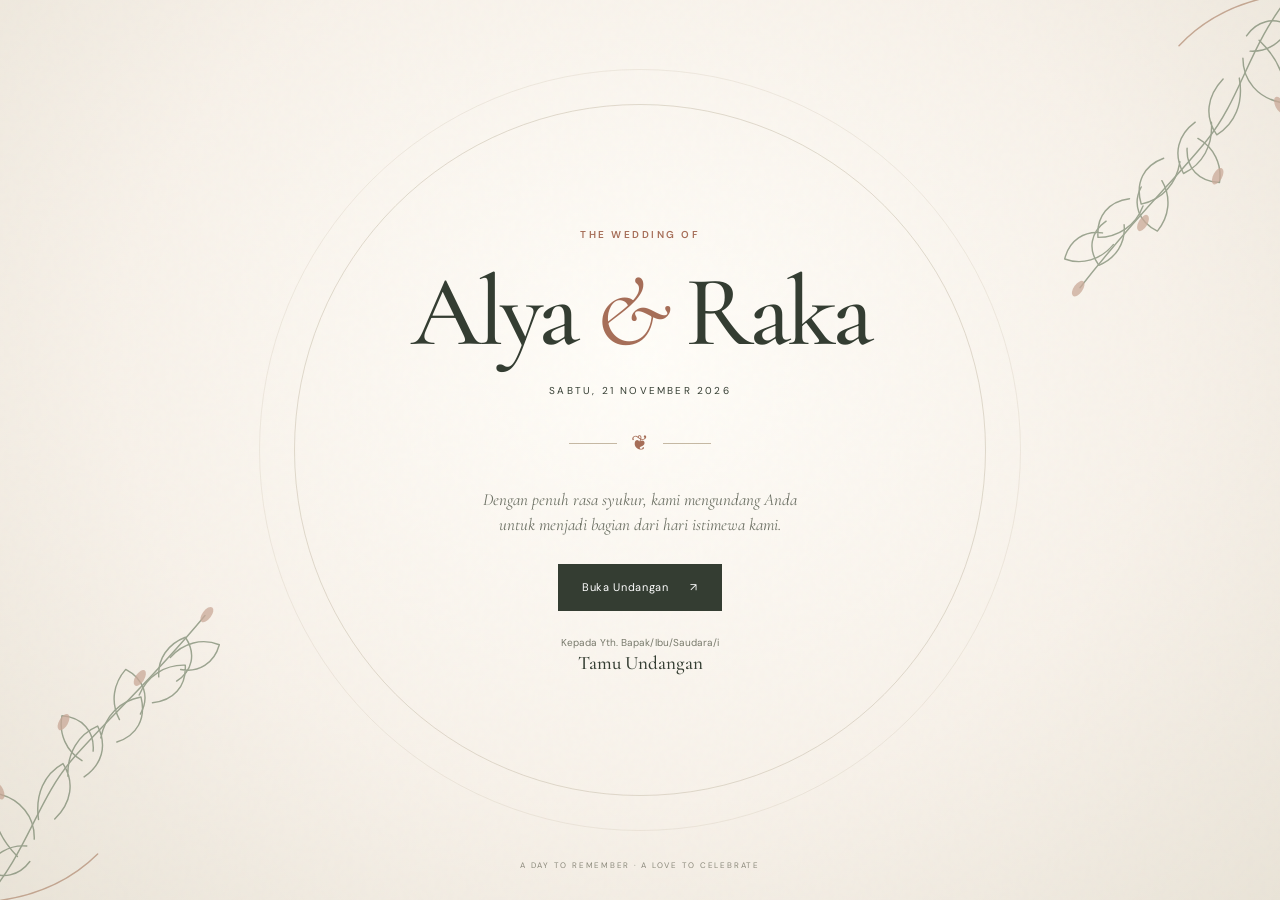
==== commit 3bbec2ee: "Add files via upload" ====
--- a/index.html
+++ b/index.html
@@ -1,558 +1,85 @@
 <!DOCTYPE html>
-<!-- saved from url=(0045)https://pheasant-77qfv3.my.canva.site/ourweds -->
-<html dir="ltr" lang="en" class="x-default-marker theme light x6brqfx x1yowkxt x19aimcq EHoceA"><head><meta http-equiv="Content-Type" content="text/html; charset=UTF-8"><!--<base href="/ourweds/">--><base href="."><title>Untitled design</title><meta name="app-name" content="export_website"><meta name="build-version" content="32c40874ae8fa2c1d87e8cf09927bf12c76770f8"><meta name="build-release-name" content="20261023-02-32c4087"><meta name="build-deployment-group" content="STABLE"><meta name="viewport" content="width=device-width, initial-scale=1"><script nonce="">(function pushPageBuildIdentityToNativeShell(identity) {
-  if (typeof window === 'undefined') {
-    return;
-  }
-  if (Object.values(identity).every(value => value == null)) {
-    return;
-  }
-  const json = JSON.stringify(identity);
-  if (window.Android?.onPageBuildIdentityReady) {
-    // Android-shaped device
-    window.Android.onPageBuildIdentityReady(json);
-  } else if (window.Harmony?.onPageBuildIdentityReady) {
-    // HarmonyOS-shaped device
-    window.Harmony.onPageBuildIdentityReady(json);
-  } else if (window.webkit?.messageHandlers?.pageBuildIdentityReady) {
-    // iOS-shaped device
-    window.webkit.messageHandlers.pageBuildIdentityReady.postMessage(json);
-  } else if (window.ElectronBridge?.onPageBuildIdentityReady) {
-    // Canva desktop app
-    window.ElectronBridge.onPageBuildIdentityReady(json);
-  } else {
-    // No native platform detected. Nothing to notify.
-  }
-})({stack: 'export_website', variant:  null , version: '32c40874ae8fa2c1d87e8cf09927bf12c76770f8', releaseName: '20261023-02-32c4087', deploymentGroup: 'STABLE'});</script><link href="./Canva Web_files/f5a3fac166889f16.ltr.css" rel="stylesheet" integrity="sha512-Edo/O829BUuPiwhkHiOoxmy1KlBEYvv4mQmIuG+5uBSkAecHZ2JgmPv4bK8Ak3k23ZDK/S2CY3FfU+rbfU8esg==" crossorigin="anonymous"><link href="./Canva Web_files/static_font_4.ltr.css" rel="stylesheet"><link href="./Canva Web_files/240aeb4f582572a1.runtime.js" rel="preload" as="script" crossorigin="anonymous" integrity="sha512-awasREbqOOvCBAnz1K2O4RvIGY7WWBlAq2zHYnWxHDis76HySRgHt1MQPBlaPGMLXTPuOHPkBrl4qXigUDbmrg==" nonce=""><link href="./Canva Web_files/999cb1ad6e3d1dc1.s4le6a.vendor.js" rel="preload" as="script" crossorigin="anonymous" integrity="sha512-tSyaOnLNPBGVB9RvbIFvHWJFaUu7eaIRaUy8z69fhMfaHAorjdNXfwBNdyLCp9M1alTYyazBSMDfqewviqEzKg==" nonce=""><link href="./Canva Web_files/63335c430bb776c5.vendor.js" rel="preload" as="script" crossorigin="anonymous" integrity="sha512-9+kymy3SBRUh88Mtt572DYeUM6hMhQDwFwk+9pZ8WX1hs+3hgPqL1YVzRJD3FQjItNscMr4gaCzWudBtq+cQIw==" nonce=""><link href="./Canva Web_files/5ea3b6e4d7d54ded.strings.js" rel="preload" as="script" crossorigin="anonymous" integrity="sha512-PUQc0Eje4uzZ5xa2OdG26zBNiidUyWuIFvCvCr6LUcLWMekKHp3VpbpVaGyRxrQX45RWggmvQEvsN7iQFY4suw==" nonce=""><link href="./Canva Web_files/1470243cf7ba9e41.en.js" rel="preload" as="script" crossorigin="anonymous" integrity="sha512-WBE9QOnG1+DrDEXoXUeq5levRM3xL7JlJnIo5sADlKkstE6yO+bzdk3mtKJ8V++amX8KUTdojngPdteAvep0yQ==" nonce=""><link href="./Canva Web_files/11042c750c250c93.js" rel="preload" as="script" crossorigin="anonymous" integrity="sha512-UOw18fmcspTBSLabYkOVbztZUVv1nBGfDrEtEjGpVyHmQsq6r2j6BlBM2yPCSb9IpDqZa7s6SGLAEaC4Hm6Rgw==" nonce=""><meta name="referrer" content="strict-origin-when-cross-origin"><meta property="og:title" content="Untitled design"><meta property="og:type" content="website"><link rel="shortcut icon" href="https://pheasant-77qfv3.my.canva.site/ourweds/_assets/images/2d0b56e7e51cf11036ad8734bdb67e2d.png"><link rel="icon" href="https://pheasant-77qfv3.my.canva.site/ourweds/_assets/images/e53c4bd8da5e491d9ab09e7cf0daf874.png" sizes="192x192"><link rel="apple-touch-icon" href="https://pheasant-77qfv3.my.canva.site/ourweds/_assets/images/725b756a69a7d4c235070e51acd85560.png" sizes="180x180"><script nonce="">window['__canva_website_bootstrap__'] = JSON.parse('{"A":"DAHYwA79QDU","B":"eyJhbGciOiJkaXIiLCJlbmMiOiJBMjU2R0NNIiwia2lkIjoia2lkLTE3Nzg0NzAzNjEzOTQifQ..CTzKIpqosUGRlGtX.4lJnwGXdY3sSQXnNM4pFXeD-a5iEQYwNVO633eyvF38ykLt16WpvymhlaKVgf3oKOwear5zJmQ.CfyiNBpw2kLGRFUPMGpV5g"}');</script><script nonce="">
-      document.addEventListener('contextmenu', (e) => {
-        const isMedia = ['img', 'image', 'video', 'svg', 'picture'].some(
-          tagName => tagName.localeCompare(e.target.tagName, undefined, { sensitivity: 'base' }) === 0,
-        );
-        isMedia && e.preventDefault();
-      });
-    </script><script nonce="">
-  const lang = navigator.language ? navigator.language : 'en';
-  let footerRequest;
-  window.canva_loadFooterHtml = () => footerRequest ??= fetch('_footer?lang=' + encodeURIComponent(lang)).then(response => {
-    if (response.status !== 200) {
-      throw new Error('Footer request failed');
-    }
-    return response.text();
-  }).catch(error => {
-    footerRequest = undefined;
-    throw error;
-  });
-  window.canva_installFooter = (container) => {
-    if (!(container instanceof HTMLDivElement)) {
-      return;
-    }
-    window.canva_loadFooterHtml().then(footerStr => {
-      container.innerHTML = '';
-      const div = document.createElement('div');
-      div.innerHTML = footerStr;
-      for (const child of [...div.children]) {
-        if (child.tagName.toLowerCase() !== 'script') {
-          container.append(child);
-        }
-      }
+<html lang="id">
+<head>
+  <meta charset="UTF-8" />
+  <meta name="viewport" content="width=device-width, initial-scale=1.0" />
+  <meta name="theme-color" content="#f7f1e9" />
+  <meta name="description" content="Undangan pernikahan — sebuah hari, dua hati, satu cerita." />
+  <title>The Wedding of — Our Weds</title>
+  <link rel="preconnect" href="https://fonts.googleapis.com">
+  <link rel="preconnect" href="https://fonts.gstatic.com" crossorigin>
+  <link href="https://fonts.googleapis.com/css2?family=Cormorant+Garamond:wght@400;500;600;700&family=DM+Sans:wght@400;500;600;700&display=swap" rel="stylesheet">
+  <link rel="stylesheet" href="style.css" />
+</head>
+<body>
+  <div class="cover" id="cover">
+    <div class="cover-grain"></div>
+    <img class="cover-flower flower-left" src="images/botanical-corner.svg" alt="" />
+    <img class="cover-flower flower-right" src="images/botanical-corner.svg" alt="" />
+    <div class="cover-content">
+      <p class="eyebrow">THE WEDDING OF</p>
+      <h1 class="cover-names">Alya <span>&</span> Raka</h1>
+      <p class="cover-date">SABTU, 21 NOVEMBER 2026</p>
+      <div class="ornament"><span></span> ❦ <span></span></div>
+      <p class="cover-intro">Dengan penuh rasa syukur, kami mengundang Anda untuk menjadi bagian dari hari istimewa kami.</p>
+      <button class="primary-button" id="openInvitation">Buka Undangan <span aria-hidden="true">↗</span></button>
+      <p class="guest-line">Kepada Yth. Bapak/Ibu/Saudara/i</p>
+      <p class="guest-name" id="guestName">Tamu Undangan</p>
+    </div>
+    <p class="cover-bottom">A DAY TO REMEMBER · A LOVE TO CELEBRATE</p>
+  </div>
 
-      (() => { !function(){"use strict";const o={active:"active"},t={modalBackdrop:"modal_backdrop",termsAndConditionsModal:"modal",termsAndConditionsModalCloseButton:"form_close_initial",reportButton:"form_report",privacyPolicyModal:"privacy_policy_modal",privacyPolicyModalCloseButton:"form_close_privacy_policy",termsAndSupportFooterButton:"report_button",privacyPolicyFooterButton:"privacy_policy_button"};function e({root:e,getSiteUrl:c,openReport:n}){const l=e.getElementById(t.modalBackdrop);null!=l&&(function({root:e,modalBackdrop:c,getSiteUrl:n,openReport:l}){const i=e.getElementById(t.termsAndConditionsModal),r=e.getElementById(t.termsAndConditionsModalCloseButton),a=e.getElementById(t.reportButton),s=e.getElementById(t.termsAndSupportFooterButton);if(null==i||null==r||null==a||null==s)return;a.onclick=()=>{const{origin:o,pathname:t}=new URL(n()),e=a.dataset.reportUrl+encodeURIComponent(o+t);l(e)};const d=()=>{c.classList.remove(o.active),i.classList.remove(o.active),s.classList.remove(o.active),s.focus(),c.onclick=null};r.onclick=d,s.onclick=()=>{c.classList.add(o.active),c.onclick=d,i.classList.add(o.active),s.classList.add(o.active)}}({root:e,modalBackdrop:l,getSiteUrl:c,openReport:n}),function({root:e,modalBackdrop:c}){const n=e.getElementById(t.privacyPolicyModal),l=e.getElementById(t.privacyPolicyModalCloseButton),i=e.getElementById(t.privacyPolicyFooterButton);if(null==n||null==l||null==i)return;const r=()=>{c.classList.remove(o.active),n.classList.remove(o.active),i.classList.remove(o.active),i.focus(),c.onclick=null};l.onclick=r,i.onclick=()=>{c.classList.add(o.active),c.onclick=r,n.classList.add(o.active),i.classList.add(o.active)}}({root:e,modalBackdrop:l}))}!function({root:o,openReport:t}){e({root:o,getSiteUrl:()=>o.URL,openReport:t})}({root:document,openReport:o=>{window.open(o)}})}(); })();
-    }).catch(() => {});
-  }
-</script><script nonce="">
-    window.C_CAPTCHA_IMPLEMENTATION = 'RECAPTCHA';
-</script><script nonce="">
-    window.C_CAPTCHA_KEY = '6LdpNmIrAAAAAHQVezN3pBAfDjQQ2qUpo881f24o';
-</script><style type="text/css"></style><style type="text/css"></style></head><body><script nonce="">(function () {var classList = document.documentElement.classList;if (classList.contains('adaptive') && window.matchMedia('(prefers-color-scheme: dark)').matches) {classList.remove.apply(classList, ["x6brqfx","x1yowkxt","x19aimcq"]);classList.add.apply(classList, ["xo86nag","x1yowkxt","xntwwlm"]);}document.documentElement.classList.replace('adaptive', window.matchMedia('(prefers-color-scheme: dark)').matches ? 'dark' : 'light');})();</script><div id="root"><div class="yIDCqA"><main class="_8OlyIw"><div class="_4KoDHA"><div class="ZRRuDw"><div style="height: 100%; width: 100%;"><div class="KYQZFA"><section id="PBkztVCCpLVLWLtX" class="rGeu6w" data-scroll-ready="true" style="background-color: rgb(250, 241, 225);"><div><div class="onhyOQ" style="width: 1905px; height: 768px; align-items: center;"><div class="twbtjQ"><div class="GDnEHQ" style="width: 1905px; height: 768px; background-color: rgb(255, 255, 255);"><div class="o2Yl2g"><div class="_mXnjA" lang="en" style="width: 1905px; height: 768px;"><div class="_6t4CHA"><div class="a26Xuw"><div class="fbzKiw" style="background: rgb(250, 241, 225);"></div></div></div><div class="WyoGFw" style="position: absolute; top: 76.8px; left: 76.8px; width: 1751.4px; height: 614.4px;"></div><div id="LBJR88bSHJfc2hDt" class="DF_utQ _0xkaeQ" style="width: 169.069px; height: 52.1179px; transform: translate(867.966px, 510.526px);"><div style="width: 169.069px; height: 52.1179px; transform: scale(1, 1); transform-origin: 0px 0px;"><div id="LBqLTdb7fTJV1g1L" class="DF_utQ _0xkaeQ" style="width: 169.069px; height: 52.1179px; transform: translate(5.68434e-14px, -3.90799e-14px);"><div style="position: absolute; top: 0px; left: 0px; transform-origin: 0px 0px; height: 52.1179px; width: 169.069px; transform: scale(1);"><div class="hWv4NA" style="width: 169.069px; height: 52.1179px; left: 0px; top: 0px;"><svg class="_7KaXww"><defs><clippath id="__id2"><path d="M0,0L830.4548864032417,0L830.4548864032417,256L0,256Z"></path></clippath></defs></svg><div class="bFnJ2A" style="clip-path: url(&quot;#__id2&quot;); width: 830.455px; height: 256px; transform: scale(0.203586, 0.203586); transform-origin: 0px 0px;"></div></div><svg class="qY_pAA" viewBox="0 0 46.963493204962845 14.477191304805785" style="overflow: hidden; width: 169.069px; height: 52.1179px;"><defs><clippath id="__id4"><path d="M0,0L46.963493204962845,0L46.963493204962845,14.477191304805785L0,14.477191304805785Z"></path></clippath></defs><path d="M0,0L46.963493204962845,0L46.963493204962845,14.477191304805785L0,14.477191304805785Z" stroke="#faf1e1" stroke-width="2" stroke-linecap="butt" clip-path="url(#__id4)" fill="none" vector-effect="non-scaling-stroke"></path></svg></div></div><div id="LBXddmc7bhnD3kLN" class="DF_utQ _0xkaeQ" style="width: 159.069px; height: 23px; transform: translate(5px, 14.5589px);"><div class="aF9o6Q _0yZ6Qg" style="writing-mode: horizontal-tb; width: 159.069px; height: 23px;"><div style="transform: translate(0px, -1.73335px);"><div class="E8yZTA"><div><div lang="en" translate="no" class="_2UyCZQ vkN2Cw Mb8E_A e1_zQg"><p class="_28USrA MDzzPg AfeL7g XN6uKA _4N4NA" style="font-family: YAFdJkvp3-k_0, auto; --H97cbQ: 17.3335px; color: rgb(250, 241, 225); line-height: 24px; letter-spacing: 0em; --gixK-A: 0; text-transform: uppercase; --kJ5CrQ: 0px; --zPlnxA: none; list-style-type: none;"><span class="a_GcMg" style="font-size: 1em; font-weight: 300; font-style: normal; color: rgb(250, 241, 225); font-kerning: normal; text-decoration-line: none; text-decoration-thickness: initial; text-decoration-style: initial;">RSVP Here</span></p></div></div></div></div></div></div></div></div><div id="LBb6BdPd9pf8Z8F3" class="DF_utQ _0xkaeQ" style="width: 1905px; height: 1071.04px; transform: translate(0px, -151.52px);"><div class="Zp7NQw"><div class="a26Xuw"><div class="PcHy7w"><div class="uk_25A Ty61NA"><div class="H5qArQ"><div class="Izwocg" style="width: 1905px; height: 1266.83px; transform: translate(-1.13687e-13px, -97.8927px) rotate(0deg);"><img class="_7_i_XA" crossorigin="anonymous" draggable="false" src="./Canva Web_files/0ad723e2e705781aa10e2227ccbe9ef5.jpg"></div></div></div></div></div><div style="position: absolute; top: 0px; left: 0px; transform-origin: 0px 0px; height: 1071.04px; width: 1905px; pointer-events: none; transform: scale(1);"></div></div></div><div id="LBmY0bc2hTLCxn8h" class="DF_utQ _0xkaeQ" style="width: 1905px; height: 1071.04px; transform: translate(2.27374e-13px, -151.52px); opacity: 0.55;"><div style="position: absolute; top: 0px; left: 0px; transform-origin: 0px 0px; height: 1071.04px; width: 1905px; transform: scale(1);"><div class="hWv4NA" style="width: 1905px; height: 1071.04px; left: 0px; top: 0px;"><svg class="_7KaXww"><defs><clippath id="__id11"><path d="M0,0L455.3333333333332,0L455.3333333333332,256L0,256Z"></path></clippath></defs></svg><div class="bFnJ2A" style="clip-path: url(&quot;#__id11&quot;); background: rgb(45, 43, 37); width: 455.333px; height: 256px; transform: scale(4.18375, 4.18375); transform-origin: 0px 0px;"></div></div></div></div><div id="LB3WnTXn7VBn1cPv" class="DF_utQ _0xkaeQ" style="width: 790.323px; height: 122.533px; transform: translate(557.339px, 307.932px);"><div class="aF9o6Q _0yZ6Qg" style="writing-mode: horizontal-tb; width: 790.323px; height: 122.533px;"><div style="transform: translate(-0.102667px, 10.2667px);"><div class="E8yZTA"><div><div lang="en" translate="no" class="_2UyCZQ vkN2Cw e1_zQg"><p class="_28USrA AfeL7g XN6uKA _4N4NA" style="font-family: YACgEQzTJgs_0, auto; --H97cbQ: 102.667px; color: rgb(250, 241, 225); line-height: 102px; letter-spacing: -0.002em; --gixK-A: 0; text-transform: none; --kJ5CrQ: 0px; --zPlnxA: none; list-style-type: none;"><span class="a_GcMg" style="font-size: 1em; font-weight: 400; font-style: normal; color: rgb(250, 241, 225); font-kerning: none; text-decoration-line: none; text-decoration-thickness: initial; text-decoration-style: initial;">Rafael &amp; Kirsten</span></p></div></div></div></div></div></div><div id="LBkM7CwKjjSVVBMX" class="DF_utQ _0xkaeQ" style="width: 694.693px; height: 48px; transform: translate(605.154px, 411.564px);"><div class="aF9o6Q _0yZ6Qg" style="writing-mode: horizontal-tb; width: 694.693px; height: 48px;"><div style="transform: translate(0px, 4px);"><div class="E8yZTA"><div><div lang="en" translate="no" class="_2UyCZQ vkN2Cw e1_zQg"><p class="_28USrA AfeL7g XN6uKA _4N4NA" style="font-family: YACgEcL5b3s_0, auto; --H97cbQ: 40px; color: rgb(250, 241, 225); line-height: 40px; letter-spacing: 0em; --gixK-A: 0; text-transform: uppercase; --kJ5CrQ: 0px; --zPlnxA: none; list-style-type: none;"><span class="a_GcMg" style="font-size: 1em; font-weight: 400; font-style: normal; color: rgb(250, 241, 225); font-kerning: none; text-decoration-line: none; text-decoration-thickness: initial; text-decoration-style: initial;">Are getting married</span></p></div></div></div></div></div></div><div id="LBFhQCGj81JgvxYF" class="DF_utQ _0xkaeQ" style="width: 244.035px; height: 18.8019px; transform: translate(346.3px, 681.798px);"><div class="aF9o6Q _0yZ6Qg" style="writing-mode: horizontal-tb; width: 244.035px; height: 18.8019px;"><div style="transform: translate(0px, -1.60001px);"><div class="E8yZTA"><div><div lang="en" translate="no" class="_2UyCZQ vkN2Cw e1_zQg"><p class="_28USrA MDzzPg GEC0sA XN6uKA _4N4NA" style="font-family: YAFdJkvp3-k_0, auto; --H97cbQ: 16.0001px; color: rgb(250, 241, 225); line-height: 22px; letter-spacing: 0em; --gixK-A: 0; text-transform: uppercase; --kJ5CrQ: 0px; --zPlnxA: none; list-style-type: none;"><span class="a_GcMg" style="font-size: 1em; font-weight: 300; font-style: normal; color: rgb(250, 241, 225); font-kerning: normal; text-decoration-line: none; text-decoration-thickness: initial; text-decoration-style: initial;">April 27, 2035, 6:00 PM</span></p></div></div></div></div></div></div><div id="LBKC3S9Cq8B7SCDf" class="DF_utQ _0xkaeQ" style="width: 303.855px; height: 18.8px; transform: translate(1254.84px, 681.8px);"><div class="aF9o6Q _0yZ6Qg" style="writing-mode: horizontal-tb; width: 303.855px; height: 18.8px;"><div style="transform: translate(0px, -1.60001px);"><div class="E8yZTA"><div><div lang="en" translate="no" class="_2UyCZQ vkN2Cw e1_zQg"><p class="_28USrA MDzzPg TV9a8Q XN6uKA _4N4NA" style="font-family: YAFdJkvp3-k_0, auto; --H97cbQ: 16.0001px; color: rgb(250, 241, 225); line-height: 22px; letter-spacing: 0em; --gixK-A: 0; text-transform: uppercase; --kJ5CrQ: 0px; --zPlnxA: none; list-style-type: none;"><span class="a_GcMg" style="font-size: 1em; font-weight: 300; font-style: normal; color: rgb(250, 241, 225); font-kerning: normal; text-decoration-line: none; text-decoration-thickness: initial; text-decoration-style: initial;">The Sunroom at Rizal Gardens</span></p></div></div></div></div></div></div></div></div></div><div class="QhExXw pKfnlA" style="width: 1905px; height: 768px; margin: 0px;"></div></div></div></div></section><section id="PBf0XLNk8ZQMfPS1" class="rGeu6w" data-scroll-ready="true" style="background-color: rgb(205, 193, 171);"><div><div class="onhyOQ" style="width: 1905px; height: 768px; align-items: center;"><div class="twbtjQ"><div class="GDnEHQ" style="width: 1905px; height: 768px; background-color: rgb(255, 255, 255);"><div class="o2Yl2g"><div class="_mXnjA" lang="en" style="width: 1905px; height: 768px;"><div class="_6t4CHA"><div class="a26Xuw"><div class="fbzKiw" style="background: rgb(205, 193, 171);"></div></div></div><div class="WyoGFw" style="position: absolute; top: 76.8px; left: 76.8px; width: 1751.4px; height: 614.4px;"></div><div id="LBzTJFBQYJJ0cPGs" class="DF_utQ _0xkaeQ" style="width: 268.1px; height: 402.401px; transform: translate(818.45px, 112.633px);"><div style="position: absolute; top: 0px; left: 0px; transform-origin: 0px 0px; height: 402.401px; width: 268.1px; transform: scale(1);"><div class="hWv4NA" style="width: 268.1px; height: 402.401px; left: 0px; top: 0px;"><svg class="_7KaXww"><defs><clippath id="__id17"><path d="M0,0L256,0L256,384.2401500938086L0,384.2401500938086Z"></path></clippath></defs></svg><div class="bFnJ2A" style="clip-path: url(&quot;#__id17&quot;); transform: scale(1.04726, 1.04726); transform-origin: 0px 0px; width: 256px; height: 384.24px;"><div class="_4c2rDg GxUsfw" style="transform-origin: 128px 192.12px;"><div class="qhHTGg" style="width: 256px; height: 384.24px; transform: translate(0px, 0px) translate(128px, 192.12px) rotate(0deg) translate(-128px, -192.12px); transform-origin: 0px 0px;"><img class="_7_i_XA" crossorigin="anonymous" draggable="false" src="./Canva Web_files/fa7e5ea3dd531cee82b6d50c1ea5ee7a.jpg"></div></div></div></div><div class="Pr6LEA"></div></div></div><div id="LB7gHyc0FNjMhbps" class="DF_utQ _0xkaeQ" style="width: 184.681px; height: 57.3333px; transform: translate(553.68px, 285.167px);"><div class="aF9o6Q _0yZ6Qg" style="writing-mode: horizontal-tb; width: 184.681px; height: 57.3333px;"><div style="transform: translate(0px, 2.66667px);"><div class="E8yZTA"><div><div lang="en" translate="no" class="_2UyCZQ vkN2Cw e1_zQg"><p class="_28USrA AfeL7g XN6uKA _4N4NA" style="font-family: YACgEcL5b3s_0, auto; --H97cbQ: 26.6667px; color: rgb(45, 43, 37); line-height: 26px; letter-spacing: 0em; --gixK-A: 0; text-transform: uppercase; --kJ5CrQ: 0px; --zPlnxA: none; list-style-type: none;"><span class="a_GcMg" style="font-size: 1em; font-weight: 400; font-style: normal; color: rgb(45, 43, 37); font-kerning: none; text-decoration-line: none; text-decoration-thickness: initial; text-decoration-style: initial;">Our love for gardens</span></p></div></div></div></div></div></div><div id="LBYrwBPr8S5J3Yvq" class="DF_utQ _0xkaeQ" style="width: 143.191px; height: 57.3333px; transform: translate(1208.13px, 285.167px);"><div class="aF9o6Q _0yZ6Qg" style="writing-mode: horizontal-tb; width: 143.191px; height: 57.3333px;"><div style="transform: translate(0px, 2.66667px);"><div class="E8yZTA"><div><div lang="en" translate="no" class="_2UyCZQ vkN2Cw e1_zQg"><p class="_28USrA AfeL7g XN6uKA _4N4NA" style="font-family: YACgEcL5b3s_0, auto; --H97cbQ: 26.6667px; color: rgb(45, 43, 37); line-height: 26px; letter-spacing: 0em; --gixK-A: 0; text-transform: uppercase; --kJ5CrQ: 0px; --zPlnxA: none; list-style-type: none;"><span class="a_GcMg" style="font-size: 1em; font-weight: 400; font-style: normal; color: rgb(45, 43, 37); font-kerning: none; text-decoration-line: none; text-decoration-thickness: initial; text-decoration-style: initial;">(and each other)</span></p></div></div></div></div></div></div><div id="LBwjT9MmTy2XCGgV" class="DF_utQ _0xkaeQ" style="width: 816.141px; height: 62.8px; transform: translate(544.425px, 592.567px);"><div class="aF9o6Q _0yZ6Qg" style="writing-mode: horizontal-tb; width: 816.141px; height: 62.8px;"><div style="transform: translate(0px, -1.60002px);"><div class="E8yZTA"><div><div lang="en" translate="no" class="_2UyCZQ vkN2Cw Mb8E_A e1_zQg"><p class="_28USrA AfeL7g XN6uKA _4N4NA" style="font-family: YAFdJkvp3-k_0, auto; --H97cbQ: 16.0002px; color: rgb(45, 43, 37); line-height: 22px; letter-spacing: 0em; --gixK-A: 0; text-transform: none; --kJ5CrQ: 0px; --zPlnxA: none; list-style-type: none;"><span class="a_GcMg" style="font-size: 1em; font-weight: 300; font-style: normal; color: rgb(45, 43, 37); font-kerning: none; text-decoration-line: none; text-decoration-thickness: initial; text-decoration-style: initial;">Write a paragraph that tells your story as a couple. You can include details like how<br>you met, your journey together, and what makes your relationship unique. This is your<br>chance to share your personality and connect with your guests,</span></p></div></div></div></div></div></div></div></div></div><div class="QhExXw pKfnlA" style="width: 1905px; height: 768px; margin: 0px;"></div></div></div></div></section><section id="PBCBkr8GKxCHRDVP" class="rGeu6w" data-scroll-ready="true" style="background-color: rgb(250, 241, 225);"><div><div class="_8jGYJw" style="width: 1905px; height: 768px;"><div class="fMSICA h517IA" aria-hidden="false"><div class="_5yhCRQ"><div class="onhyOQ" style="width: 1905px; height: 768px; align-items: center;"><div class="twbtjQ"><div class="GDnEHQ" style="width: 1905px; height: 768px; background-color: rgb(255, 255, 255);"><div class="o2Yl2g"><div class="_mXnjA" lang="en" style="width: 1905px; height: 768px;"><div class="_6t4CHA"><div class="a26Xuw"><div class="fbzKiw" style="background: rgb(250, 241, 225);"></div></div></div><div class="WyoGFw" style="position: absolute; top: 76.8px; left: 76.8px; width: 1751.4px; height: 614.4px;"></div><div id="LB0p7t1XkfhDnQhD" class="DF_utQ _0xkaeQ" style="width: 1905px; height: 1071.04px; transform: translate(0px, -151.52px);"><div style="width: 1905px; height: 1071.04px; transform: scale(1, 1); transform-origin: 0px 0px;"><div id="LBCzPbLThB23cXpD" class="DF_utQ _0xkaeQ" style="width: 1905px; height: 1071.04px; transform: translate(0px, 0px);"><div class="Zp7NQw"><div class="a26Xuw"><div class="PcHy7w"><div class="uk_25A Ty61NA"><div class="H5qArQ"><div class="Izwocg" style="width: 1905px; height: 1269.21px; transform: translate(0px, -99.0834px) rotate(0deg);"><img class="_7_i_XA" crossorigin="anonymous" draggable="false" src="./Canva Web_files/d3f8618d9d055f1b77b056a7a266ba62.jpg"></div></div></div></div></div><div style="position: absolute; top: 0px; left: 0px; transform-origin: 0px 0px; height: 1071.04px; width: 1905px; pointer-events: none; transform: scale(1);"></div></div></div></div></div></div></div></div><div class="QhExXw pKfnlA" style="width: 1905px; height: 768px; margin: 0px;"></div></div></div></div></div></div></div></section><section id="PBp0L79NRkw99cft" class="rGeu6w" data-scroll-ready="true" style="background-color: rgb(205, 193, 171);"><div><div class="onhyOQ" style="width: 1905px; height: 768px; align-items: center;"><div class="twbtjQ"><div class="GDnEHQ" style="width: 1905px; height: 768px; background-color: rgb(255, 255, 255);"><div class="o2Yl2g"><div class="_mXnjA" lang="en" style="width: 1905px; height: 768px;"><div class="_6t4CHA"><div class="a26Xuw"><div class="fbzKiw" style="background: rgb(205, 193, 171);"></div></div></div><div class="WyoGFw" style="position: absolute; top: 76.8px; left: 76.8px; width: 1751.4px; height: 614.4px;"></div><div id="LBCv85TDQ1VpwyHV" class="DF_utQ _0xkaeQ" style="width: 533.952px; height: 48.0001px; transform: translate(381.061px, 124.593px);"><div class="aF9o6Q _0yZ6Qg" style="writing-mode: horizontal-tb; width: 533.952px; height: 48.0001px;"><div style="transform: translate(0px, 4.00007px);"><div class="E8yZTA"><div><div lang="en" translate="no" class="_2UyCZQ vkN2Cw e1_zQg"><p class="_28USrA GEC0sA XN6uKA _4N4NA" style="font-family: YACgEcL5b3s_0, auto; --H97cbQ: 40.0007px; color: rgb(45, 43, 37); line-height: 40px; letter-spacing: 0em; --gixK-A: 0; text-transform: uppercase; --kJ5CrQ: 0px; --zPlnxA: none; list-style-type: none;"><span class="a_GcMg" style="font-size: 1em; font-weight: 400; font-style: normal; color: rgb(45, 43, 37); font-kerning: none; text-decoration-line: none; text-decoration-thickness: initial; text-decoration-style: initial;">Program</span></p></div></div></div></div></div></div><div id="LB0mjkZxfYjPVjnQ" class="DF_utQ _0xkaeQ" style="width: 513.916px; height: 22.4035px; transform: translate(381.061px, 242.636px);"><div style="width: 513.916px; height: 22.4035px; transform: scale(1, 1); transform-origin: 0px 0px;"><div id="LBQqbrnqz9j85WjB" class="DF_utQ _0xkaeQ" style="width: 95.7163px; height: 22.4035px; transform: translate(5.68434e-14px, 0px);"><div class="aF9o6Q _0yZ6Qg" style="writing-mode: horizontal-tb; width: 95.7163px; height: 22.4035px;"><div style="transform: translate(0px, -2.8px);"><div class="E8yZTA"><div><div lang="en" translate="no" class="_2UyCZQ vkN2Cw e1_zQg"><p class="_28USrA GEC0sA XN6uKA _4N4NA" style="font-family: YACgEcL5b3s_0, auto; --H97cbQ: 18.6667px; color: rgb(45, 43, 37); line-height: 28px; letter-spacing: 0.015em; --gixK-A: 0; text-transform: none; --kJ5CrQ: 0px; --zPlnxA: none; list-style-type: none;"><span class="a_GcMg" style="font-size: 1em; font-weight: 400; font-style: normal; color: rgb(45, 43, 37); font-kerning: none; text-decoration-line: none; text-decoration-thickness: initial; text-decoration-style: initial;">5:00 PM</span></p></div></div></div></div></div></div><div id="LB1SpX0Pvn7swv0W" class="DF_utQ _0xkaeQ" style="width: 341.577px; height: 22.4px; transform: translate(172.34px, 0.0017366px);"><div class="aF9o6Q _0yZ6Qg" style="writing-mode: horizontal-tb; width: 341.577px; height: 22.4px;"><div style="transform: translate(0px, -2.8px);"><div class="E8yZTA"><div><div lang="en" translate="no" class="_2UyCZQ vkN2Cw e1_zQg"><p class="_28USrA GEC0sA XN6uKA _4N4NA" style="font-family: YAFdJkvp3-k_0, auto; --H97cbQ: 18.6667px; color: rgb(45, 43, 37); line-height: 28px; letter-spacing: 0.015em; --gixK-A: 0; text-transform: none; --kJ5CrQ: 0px; --zPlnxA: none; list-style-type: none;"><span class="a_GcMg" style="font-size: 1em; font-weight: 300; font-style: normal; color: rgb(45, 43, 37); font-kerning: none; text-decoration-line: none; text-decoration-thickness: initial; text-decoration-style: initial;">Welcome Photos &amp; Cocktails</span></p></div></div></div></div></div></div></div></div><div id="LB8fzxg8Mj578wQl" class="DF_utQ" style="width: 513.916px; height: 1px; transform: translate(381.061px, 299.006px);"><div class="V7MmMA" style="transform: scale(1);"><svg class="Fe_H_Q" style="stroke: rgb(45, 43, 37); fill: rgb(45, 43, 37);"><path d="M0,0.5L513.9162946072531,0.5" stroke-linecap="butt" stroke-width="1" fill="none" pointer-events="auto" opacity="0" class="_682gpw" style="touch-action: pan-x pan-y pinch-zoom;"></path><g><path d="M0,0.5L513.9162946072531,0.5" stroke-dasharray="1,1" stroke-linecap="butt" stroke-width="1" fill="none" pointer-events="none"></path></g></svg></div></div><div id="LBk9MRwpPVz58Z35" class="DF_utQ" style="width: 513.916px; height: 1px; transform: translate(381.061px, 390.343px);"><div class="V7MmMA" style="transform: scale(1);"><svg class="Fe_H_Q" style="stroke: rgb(45, 43, 37); fill: rgb(45, 43, 37);"><path d="M0,0.5L513.9162946072531,0.5" stroke-linecap="butt" stroke-width="1" fill="none" pointer-events="auto" opacity="0" class="_682gpw" style="touch-action: pan-x pan-y pinch-zoom;"></path><g><path d="M0,0.5L513.9162946072531,0.5" stroke-dasharray="1,1" stroke-linecap="butt" stroke-width="1" fill="none" pointer-events="none"></path></g></svg></div></div><div id="LBgYVPBnM7zP3p9k" class="DF_utQ" style="width: 513.916px; height: 1px; transform: translate(381.061px, 481.68px);"><div class="V7MmMA" style="transform: scale(1);"><svg class="Fe_H_Q" style="stroke: rgb(45, 43, 37); fill: rgb(45, 43, 37);"><path d="M0,0.5L513.9162946072531,0.5" stroke-linecap="butt" stroke-width="1" fill="none" pointer-events="auto" opacity="0" class="_682gpw" style="touch-action: pan-x pan-y pinch-zoom;"></path><g><path d="M0,0.5L513.9162946072531,0.5" stroke-dasharray="1,1" stroke-linecap="butt" stroke-width="1" fill="none" pointer-events="none"></path></g></svg></div></div><div id="LB80C1GcGDZjFPqb" class="DF_utQ" style="width: 513.916px; height: 1px; transform: translate(381.061px, 664.354px);"><div class="V7MmMA" style="transform: scale(1);"><svg class="Fe_H_Q" style="stroke: rgb(45, 43, 37); fill: rgb(45, 43, 37);"><path d="M0,0.5L513.9162946072531,0.5" stroke-linecap="butt" stroke-width="1" fill="none" pointer-events="auto" opacity="0" class="_682gpw" style="touch-action: pan-x pan-y pinch-zoom;"></path><g><path d="M0,0.5L513.9162946072531,0.5" stroke-dasharray="1,1" stroke-linecap="butt" stroke-width="1" fill="none" pointer-events="none"></path></g></svg></div></div><div id="LB3YF0H522bd19dk" class="DF_utQ" style="width: 513.916px; height: 1px; transform: translate(381.061px, 573.017px);"><div class="V7MmMA" style="transform: scale(1);"><svg class="Fe_H_Q" style="stroke: rgb(45, 43, 37); fill: rgb(45, 43, 37);"><path d="M0,0.5L513.9162946072531,0.5" stroke-linecap="butt" stroke-width="1" fill="none" pointer-events="auto" opacity="0" class="_682gpw" style="touch-action: pan-x pan-y pinch-zoom;"></path><g><path d="M0,0.5L513.9162946072531,0.5" stroke-dasharray="1,1" stroke-linecap="butt" stroke-width="1" fill="none" pointer-events="none"></path></g></svg></div></div><div id="LBPxNBKxT9GdRVR3" class="DF_utQ _0xkaeQ" style="width: 513.916px; height: 22.4px; transform: translate(381.061px, 333.975px);"><div style="width: 513.916px; height: 22.4px; transform: scale(1, 1); transform-origin: 0px 0px;"><div id="LBnLGbGdmhWKc41K" class="DF_utQ _0xkaeQ" style="width: 341.577px; height: 22.4px; transform: translate(172.34px, 0px);"><div class="aF9o6Q _0yZ6Qg" style="writing-mode: horizontal-tb; width: 341.577px; height: 22.4px;"><div style="transform: translate(0px, -2.8px);"><div class="E8yZTA"><div><div lang="en" translate="no" class="_2UyCZQ vkN2Cw e1_zQg"><p class="_28USrA GEC0sA XN6uKA _4N4NA" style="font-family: YAFdJkvp3-k_0, auto; --H97cbQ: 18.6667px; color: rgb(45, 43, 37); line-height: 28px; letter-spacing: 0.015em; --gixK-A: 0; text-transform: none; --kJ5CrQ: 0px; --zPlnxA: none; list-style-type: none;"><span class="a_GcMg" style="font-size: 1em; font-weight: 300; font-style: normal; color: rgb(45, 43, 37); font-kerning: none; text-decoration-line: none; text-decoration-thickness: initial; text-decoration-style: initial;">Dinner Program</span></p></div></div></div></div></div></div><div id="LB9y14N8NF6bwFHk" class="DF_utQ _0xkaeQ" style="width: 95.7163px; height: 22.4px; transform: translate(5.68434e-14px, 0px);"><div class="aF9o6Q _0yZ6Qg" style="writing-mode: horizontal-tb; width: 95.7163px; height: 22.4px;"><div style="transform: translate(0px, -2.8px);"><div class="E8yZTA"><div><div lang="en" translate="no" class="_2UyCZQ vkN2Cw e1_zQg"><p class="_28USrA GEC0sA XN6uKA _4N4NA" style="font-family: YACgEcL5b3s_0, auto; --H97cbQ: 18.6667px; color: rgb(45, 43, 37); line-height: 28px; letter-spacing: 0.015em; --gixK-A: 0; text-transform: none; --kJ5CrQ: 0px; --zPlnxA: none; list-style-type: none;"><span class="a_GcMg" style="font-size: 1em; font-weight: 400; font-style: normal; color: rgb(45, 43, 37); font-kerning: none; text-decoration-line: none; text-decoration-thickness: initial; text-decoration-style: initial;">6:00 PM</span></p></div></div></div></div></div></div></div></div><div id="LBnp0VyM52J0tw2R" class="DF_utQ _0xkaeQ" style="width: 513.916px; height: 22.4px; transform: translate(381.061px, 425.312px);"><div style="width: 513.916px; height: 22.4px; transform: scale(1, 1); transform-origin: 0px 0px;"><div id="LBB5YzCcfw3p8QQQ" class="DF_utQ _0xkaeQ" style="width: 341.577px; height: 22.4px; transform: translate(172.34px, 0px);"><div class="aF9o6Q _0yZ6Qg" style="writing-mode: horizontal-tb; width: 341.577px; height: 22.4px;"><div style="transform: translate(0px, -2.8px);"><div class="E8yZTA"><div><div lang="en" translate="no" class="_2UyCZQ vkN2Cw e1_zQg"><p class="_28USrA GEC0sA XN6uKA _4N4NA" style="font-family: YAFdJkvp3-k_0, auto; --H97cbQ: 18.6667px; color: rgb(45, 43, 37); line-height: 28px; letter-spacing: 0.015em; --gixK-A: 0; text-transform: none; --kJ5CrQ: 0px; --zPlnxA: none; list-style-type: none;"><span class="a_GcMg" style="font-size: 1em; font-weight: 300; font-style: normal; color: rgb(45, 43, 37); font-kerning: none; text-decoration-line: none; text-decoration-thickness: initial; text-decoration-style: initial;">Toasts &amp; Speeches</span></p></div></div></div></div></div></div><div id="LB2BG37jX6Kj5B1t" class="DF_utQ _0xkaeQ" style="width: 107.434px; height: 22.4px; transform: translate(5.68434e-14px, 0px);"><div class="aF9o6Q _0yZ6Qg" style="writing-mode: horizontal-tb; width: 107.434px; height: 22.4px;"><div style="transform: translate(0px, -2.8px);"><div class="E8yZTA"><div><div lang="en" translate="no" class="_2UyCZQ vkN2Cw e1_zQg"><p class="_28USrA GEC0sA XN6uKA _4N4NA" style="font-family: YACgEcL5b3s_0, auto; --H97cbQ: 18.6667px; color: rgb(45, 43, 37); line-height: 28px; letter-spacing: 0.015em; --gixK-A: 0; text-transform: none; --kJ5CrQ: 0px; --zPlnxA: none; list-style-type: none;"><span class="a_GcMg" style="font-size: 1em; font-weight: 400; font-style: normal; color: rgb(45, 43, 37); font-kerning: none; text-decoration-line: none; text-decoration-thickness: initial; text-decoration-style: initial;">7:00 PM</span></p></div></div></div></div></div></div></div></div><div id="LB1zSy91y7svZCmZ" class="DF_utQ _0xkaeQ" style="width: 513.916px; height: 22.4px; transform: translate(381.061px, 516.648px);"><div style="width: 513.916px; height: 22.4px; transform: scale(1, 1); transform-origin: 0px 0px;"><div id="LB7DD8sl0nY0LY2T" class="DF_utQ _0xkaeQ" style="width: 341.577px; height: 22.4px; transform: translate(172.34px, -5.68434e-14px);"><div class="aF9o6Q _0yZ6Qg" style="writing-mode: horizontal-tb; width: 341.577px; height: 22.4px;"><div style="transform: translate(0px, -2.8px);"><div class="E8yZTA"><div><div lang="en" translate="no" class="_2UyCZQ vkN2Cw e1_zQg"><p class="_28USrA GEC0sA XN6uKA _4N4NA" style="font-family: YAFdJkvp3-k_0, auto; --H97cbQ: 18.6667px; color: rgb(45, 43, 37); line-height: 28px; letter-spacing: 0.015em; --gixK-A: 0; text-transform: none; --kJ5CrQ: 0px; --zPlnxA: none; list-style-type: none;"><span class="a_GcMg" style="font-size: 1em; font-weight: 300; font-style: normal; color: rgb(45, 43, 37); font-kerning: none; text-decoration-line: none; text-decoration-thickness: initial; text-decoration-style: initial;">Official Picture Taking</span></p></div></div></div></div></div></div><div id="LBKmvmcsff4xcjjD" class="DF_utQ _0xkaeQ" style="width: 107.434px; height: 22.4px; transform: translate(5.68434e-14px, -5.68434e-14px);"><div class="aF9o6Q _0yZ6Qg" style="writing-mode: horizontal-tb; width: 107.434px; height: 22.4px;"><div style="transform: translate(0px, -2.8px);"><div class="E8yZTA"><div><div lang="en" translate="no" class="_2UyCZQ vkN2Cw e1_zQg"><p class="_28USrA GEC0sA XN6uKA _4N4NA" style="font-family: YACgEcL5b3s_0, auto; --H97cbQ: 18.6667px; color: rgb(45, 43, 37); line-height: 28px; letter-spacing: 0.015em; --gixK-A: 0; text-transform: none; --kJ5CrQ: 0px; --zPlnxA: none; list-style-type: none;"><span class="a_GcMg" style="font-size: 1em; font-weight: 400; font-style: normal; color: rgb(45, 43, 37); font-kerning: none; text-decoration-line: none; text-decoration-thickness: initial; text-decoration-style: initial;">8:00 PM</span></p></div></div></div></div></div></div></div></div><div id="LBPwBYnvl0RgxjPH" class="DF_utQ _0xkaeQ" style="width: 513.916px; height: 22.4px; transform: translate(381.061px, 607.985px);"><div style="width: 513.916px; height: 22.4px; transform: scale(1, 1); transform-origin: 0px 0px;"><div id="LB8Lp1mtdFjK4GGt" class="DF_utQ _0xkaeQ" style="width: 107.434px; height: 22.4px; transform: translate(5.68434e-14px, -5.68434e-14px);"><div class="aF9o6Q _0yZ6Qg" style="writing-mode: horizontal-tb; width: 107.434px; height: 22.4px;"><div style="transform: translate(0px, -2.8px);"><div class="E8yZTA"><div><div lang="en" translate="no" class="_2UyCZQ vkN2Cw e1_zQg"><p class="_28USrA GEC0sA XN6uKA _4N4NA" style="font-family: YACgEcL5b3s_0, auto; --H97cbQ: 18.6667px; color: rgb(45, 43, 37); line-height: 28px; letter-spacing: 0.015em; --gixK-A: 0; text-transform: none; --kJ5CrQ: 0px; --zPlnxA: none; list-style-type: none;"><span class="a_GcMg" style="font-size: 1em; font-weight: 400; font-style: normal; color: rgb(45, 43, 37); font-kerning: none; text-decoration-line: none; text-decoration-thickness: initial; text-decoration-style: initial;">9:00 PM</span></p></div></div></div></div></div></div><div id="LBSy0WZ3ZwcybbT7" class="DF_utQ _0xkaeQ" style="width: 341.577px; height: 22.4px; transform: translate(172.34px, 1.7053e-13px);"><div class="aF9o6Q _0yZ6Qg" style="writing-mode: horizontal-tb; width: 341.577px; height: 22.4px;"><div style="transform: translate(0px, -2.8px);"><div class="E8yZTA"><div><div lang="en" translate="no" class="_2UyCZQ vkN2Cw e1_zQg"><p class="_28USrA GEC0sA XN6uKA _4N4NA" style="font-family: YAFdJkvp3-k_0, auto; --H97cbQ: 18.6667px; color: rgb(45, 43, 37); line-height: 28px; letter-spacing: 0.015em; --gixK-A: 0; text-transform: none; --kJ5CrQ: 0px; --zPlnxA: none; list-style-type: none;"><span class="a_GcMg" style="font-size: 1em; font-weight: 300; font-style: normal; color: rgb(45, 43, 37); font-kerning: none; text-decoration-line: none; text-decoration-thickness: initial; text-decoration-style: initial;">Open Bar &amp; Dancing</span></p></div></div></div></div></div></div></div></div><div id="LBlt6tGclhklyhQl" class="DF_utQ _0xkaeQ" style="width: 501.803px; height: 48.0001px; transform: translate(1038.1px, 124.593px);"><div class="aF9o6Q _0yZ6Qg" style="writing-mode: horizontal-tb; width: 501.803px; height: 48.0001px;"><div style="transform: translate(0px, 4.00007px);"><div class="E8yZTA"><div><div lang="en" translate="no" class="_2UyCZQ vkN2Cw e1_zQg"><p class="_28USrA GEC0sA XN6uKA _4N4NA" style="font-family: YACgEcL5b3s_0, auto; --H97cbQ: 40.0007px; color: rgb(45, 43, 37); line-height: 40px; letter-spacing: 0em; --gixK-A: 0; text-transform: uppercase; --kJ5CrQ: 0px; --zPlnxA: none; list-style-type: none;"><span class="a_GcMg" style="font-size: 1em; font-weight: 400; font-style: normal; color: rgb(45, 43, 37); font-kerning: none; text-decoration-line: none; text-decoration-thickness: initial; text-decoration-style: initial;">Reception</span></p></div></div></div></div></div></div><div id="LBHGDlg26GD0j3Sg" class="DF_utQ _0xkaeQ" style="width: 501.803px; height: 113.781px; transform: translate(1038.1px, 243.927px);"><div style="width: 501.803px; height: 113.781px; transform: scale(1, 1); transform-origin: 0px 0px;"><div id="LBHHTgtFd01fnyww" class="DF_utQ _0xkaeQ" style="width: 501.803px; height: 24.7333px; transform: translate(-1.13687e-13px, -7.10543e-15px);"><div class="aF9o6Q _0yZ6Qg" style="writing-mode: horizontal-tb; width: 501.803px; height: 24.7333px;"><div style="transform: translate(0px, -2.13335px);"><div class="E8yZTA"><div><div lang="en" translate="no" class="_2UyCZQ vkN2Cw e1_zQg"><p class="_28USrA GEC0sA XN6uKA _4N4NA" style="font-family: YACgEcL5b3s_0, auto; --H97cbQ: 21.3335px; color: rgb(45, 43, 37); line-height: 29px; letter-spacing: 0em; --gixK-A: 0; text-transform: none; --kJ5CrQ: 0px; --zPlnxA: none; list-style-type: none;"><span class="a_GcMg" style="font-size: 1em; font-weight: 400; font-style: normal; color: rgb(45, 43, 37); font-kerning: none; text-decoration-line: none; text-decoration-thickness: initial; text-decoration-style: initial;">Reception Venue</span></p></div></div></div></div></div></div><div id="LBqCC0yJFxcD4dpR" class="DF_utQ _0xkaeQ" style="width: 501.803px; height: 77.0666px; transform: translate(-1.42109e-13px, 36.7142px);"><div class="aF9o6Q _0yZ6Qg" style="writing-mode: horizontal-tb; width: 501.803px; height: 77.0666px;"><div style="transform: translate(0px, -1.46669px);"><div class="E8yZTA"><div><div lang="en" translate="no" class="_2UyCZQ vkN2Cw e1_zQg"><p class="_28USrA GEC0sA XN6uKA _4N4NA" style="font-family: YAFdJkvp3-k_0, auto; --H97cbQ: 14.6669px; color: rgb(45, 43, 37); line-height: 20px; letter-spacing: 0em; --gixK-A: 0; text-transform: none; --kJ5CrQ: 0px; --zPlnxA: none; list-style-type: none;"><span class="a_GcMg" style="font-size: 1em; font-weight: 300; font-style: normal; color: rgb(45, 43, 37); font-kerning: none; text-decoration-line: none; text-decoration-thickness: initial; text-decoration-style: initial;">Our reception will take place in The Sunroom at Rizal Gardens — an open-air garden space. The celebration will be outdoors, so expect fresh air, soft grass, and lots of golden hour glow.</span></p></div></div></div></div></div></div></div></div><div id="LB8WG5z4Bdt39J3d" class="DF_utQ _0xkaeQ" style="width: 513.405px; height: 113.8px; transform: translate(1038.1px, 407.731px);"><div style="width: 513.405px; height: 113.8px; transform: scale(1, 1); transform-origin: 0px 0px;"><div id="LB3XvqSrXP2FT33D" class="DF_utQ _0xkaeQ" style="width: 513.405px; height: 24.7333px; transform: translate(2.27374e-13px, -7.10543e-15px);"><div class="aF9o6Q _0yZ6Qg" style="writing-mode: horizontal-tb; width: 513.405px; height: 24.7333px;"><div style="transform: translate(0px, -2.13335px);"><div class="E8yZTA"><div><div lang="en" translate="no" class="_2UyCZQ vkN2Cw e1_zQg"><p class="_28USrA GEC0sA XN6uKA _4N4NA" style="font-family: YACgEcL5b3s_0, auto; --H97cbQ: 21.3335px; color: rgb(45, 43, 37); line-height: 29px; letter-spacing: 0em; --gixK-A: 0; text-transform: none; --kJ5CrQ: 0px; --zPlnxA: none; list-style-type: none;"><span class="a_GcMg" style="font-size: 1em; font-weight: 400; font-style: normal; color: rgb(45, 43, 37); font-kerning: none; text-decoration-line: none; text-decoration-thickness: initial; text-decoration-style: initial;">Dress Code</span></p></div></div></div></div></div></div><div id="LBGqmGRXCCcSmPXh" class="DF_utQ _0xkaeQ" style="width: 501.803px; height: 77.0666px; transform: translate(-1.13687e-13px, 36.7333px);"><div class="aF9o6Q _0yZ6Qg" style="writing-mode: horizontal-tb; width: 501.803px; height: 77.0666px;"><div style="transform: translate(0px, -1.46669px);"><div class="E8yZTA"><div><div lang="en" translate="no" class="_2UyCZQ vkN2Cw e1_zQg"><p class="_28USrA GEC0sA XN6uKA _4N4NA" style="font-family: YAFdJkvp3-k_0, auto; --H97cbQ: 14.6669px; color: rgb(45, 43, 37); line-height: 20px; letter-spacing: 0em; --gixK-A: 0; text-transform: none; --kJ5CrQ: 0px; --zPlnxA: none; list-style-type: none;"><span class="a_GcMg" style="font-size: 1em; font-weight: 300; font-style: normal; color: rgb(45, 43, 37); font-kerning: none; text-decoration-line: none; text-decoration-thickness: initial; text-decoration-style: initial;">Garden party chic! Flowy, breathable fabrics and comfortable shoes (heels are optional, sinking in the grass is not required). Pastel colors are preferred but not mandatory!</span></p></div></div></div></div></div></div></div></div><div id="LBNGv0vZ6bTwQ3Qg" class="DF_utQ _0xkaeQ" style="width: 520.602px; height: 93.7999px; transform: translate(1038.1px, 571.554px);"><div style="width: 520.602px; height: 93.7999px; transform: scale(1, 1); transform-origin: 0px 0px;"><div id="LB8cY1hFN69xmyP9" class="DF_utQ _0xkaeQ" style="width: 442.475px; height: 24.7333px; transform: translate(2.27374e-13px, 4.9738e-14px);"><div class="aF9o6Q _0yZ6Qg" style="writing-mode: horizontal-tb; width: 442.475px; height: 24.7333px;"><div style="transform: translate(0px, -2.13335px);"><div class="E8yZTA"><div><div lang="en" translate="no" class="_2UyCZQ vkN2Cw e1_zQg"><p class="_28USrA GEC0sA XN6uKA _4N4NA" style="font-family: YACgEcL5b3s_0, auto; --H97cbQ: 21.3335px; color: rgb(45, 43, 37); line-height: 29px; letter-spacing: 0em; --gixK-A: 0; text-transform: none; --kJ5CrQ: 0px; --zPlnxA: none; list-style-type: none;"><span class="a_GcMg" style="font-size: 1em; font-weight: 400; font-style: normal; color: rgb(45, 43, 37); font-kerning: none; text-decoration-line: none; text-decoration-thickness: initial; text-decoration-style: initial;">Parking &amp; Directions</span></p></div></div></div></div></div></div><div id="LBcWyvDktSRSRmqp" class="DF_utQ _0xkaeQ" style="width: 520.602px; height: 57.0666px; transform: translate(1.7053e-13px, 36.7333px);"><div class="aF9o6Q _0yZ6Qg" style="writing-mode: horizontal-tb; width: 520.602px; height: 57.0666px;"><div style="transform: translate(0px, -1.46669px);"><div class="E8yZTA"><div><div lang="en" translate="no" class="_2UyCZQ vkN2Cw e1_zQg"><p class="_28USrA GEC0sA XN6uKA _4N4NA" style="font-family: YAFdJkvp3-k_0, auto; --H97cbQ: 14.6669px; color: rgb(45, 43, 37); line-height: 20px; letter-spacing: 0em; --gixK-A: 0; text-transform: none; --kJ5CrQ: 0px; --zPlnxA: none; list-style-type: none;"><span class="a_GcMg" style="font-size: 1em; font-weight: 300; font-style: normal; color: rgb(45, 43, 37); font-kerning: none; text-decoration-line: none; text-decoration-thickness: initial; text-decoration-style: initial;">Free parking is available on-site, with designated areas for PWDs and senior guests. If you need special assistance or a drop-off closer to the garden entrance, let us know.</span></p></div></div></div></div></div></div></div></div></div></div></div><div class="QhExXw pKfnlA" style="width: 1905px; height: 768px; margin: 0px;"></div></div></div></div></section><section id="PBwBpwjjJdhqK99Y" class="rGeu6w" data-scroll-ready="true" style="background-color: rgb(250, 241, 225);"><div style="width: 1905px; height: 768px; position: relative;"><div style="position: absolute; opacity: 0;"><p>
-</p></div><div class="x1kgbacm x16k6dlu x2u8bby x5yr21d xh8yej3 x1sbju2s xa4qsjk x93rc3u xvo38ju" style="--x-animationDelay: calc(4 * 150ms);"></div></div></section><section id="PBBnfXzfKV8YqTfm" class="rGeu6w" data-scroll-ready="true" style="background-color: rgb(205, 193, 171);"><div style="width: 1905px; height: 768px; position: relative;"><div style="position: absolute; opacity: 0;"><p>But if you feel called to give a little something, we’ve put together a small registry with some of our most wished-for items at Sining Spaces. 
+  <main id="invitation" class="invitation is-hidden">
+    <nav class="top-nav"><a href="#home" class="nav-brand">A <span>&</span> R</a><div class="nav-links"><a href="#story">Cerita</a><a href="#event">Acara</a><a href="#rsvp">RSVP</a></div></nav>
+    <section class="hero section" id="home">
+      <div class="hero-copy">
+        <p class="eyebrow">SAVE THE DATE · 21.11.2026</p>
+        <h2>Two hearts,<br><em>one beautiful</em> story.</h2>
+        <p class="lead">Dengan memohon rahmat dan ridho Tuhan, kami bermaksud menyelenggarakan pernikahan kami.</p>
+        <a class="text-link" href="#event">Lihat detail acara <span>↓</span></a>
+      </div>
+      <div class="hero-art"><div class="arch"><img src="images/couple-lineart.svg" alt="Ilustrasi pasangan pengantin" /></div><img class="hero-botanical" src="images/botanical-corner.svg" alt="" /></div>
+      <div class="hero-caption">A LY A&nbsp; + &nbsp;RAKA <span>—</span> FOREVER BEGINS HERE</div>
+    </section>
 
-Scan the QR on this page or send an email to hello@reallygreatsite.com with the Registry No. 12345 as the subject line for our updated gift list.
-</p><p>Your presence is truly the best gift we could ask for.
-</p></div><div class="x1kgbacm x16k6dlu x2u8bby x5yr21d xh8yej3 x1sbju2s xa4qsjk x93rc3u xvo38ju" style="--x-animationDelay: calc(5 * 150ms);"></div></div></section><section id="PBFQwM5pNs1rbSnn" class="rGeu6w" data-scroll-ready="true" style="background-color: rgb(45, 43, 37);"><div style="width: 1905px; height: 768px; position: relative;"><div style="position: absolute; opacity: 0;"><p>Contact Us
-</p><p>(123) 456-7890
-</p><p>@reallygreatsite
-</p><p>hello@reallygreatsite.com
-</p></div><div class="x1kgbacm x16k6dlu x2u8bby x5yr21d xh8yej3 x1sbju2s xa4qsjk x93rc3u xvo38ju" style="--x-animationDelay: calc(6 * 150ms);"></div></div></section></div><div><style>
-    .footer-overflow-container {
-        display: flex;
-        background-color: #000000;
-        position: relative;
-    }
+    <section class="quote-section section" id="story">
+      <img class="quote-flower" src="images/flower-sprig.svg" alt="" />
+      <p class="eyebrow">A LITTLE NOTE FROM US</p>
+      <blockquote>“Dan di antara tanda-tanda kekuasaan-Nya ialah Dia menciptakan untukmu pasangan hidup dari jenismu sendiri, supaya kamu merasa tenteram di sampingnya.”</blockquote>
+      <p class="verse">QS. Ar-Rum: 21</p>
+      <p class="quote-note">Perjalanan kami mungkin sederhana, namun kami percaya bahwa setiap langkah yang membawa kami ke sini adalah bagian dari cerita yang indah.</p>
+    </section>
 
-    .footer-container {
-        flex-grow: 1;
-        position: relative;
-        display: flex;
-        flex-direction: row;
-        flex-wrap: wrap;
-        gap: 8px;
-        padding: 6px;
-    }
+    <section class="couple-section section">
+      <p class="eyebrow">THE BRIDE & THE GROOM</p>
+      <h2>Meet the happy couple</h2>
+      <div class="couple-grid">
+        <article class="person-card"><div class="portrait portrait-one"><span>A</span></div><p class="person-role">THE BRIDE</p><h3>Alya Putri</h3><p>Putri pertama dari<br>Bapak Nama Ayah & Ibu Nama Ibu</p><a href="#rsvp" class="social-link">Salam hangat ♡</a></article>
+        <div class="ampersand">&</div>
+        <article class="person-card"><div class="portrait portrait-two"><span>R</span></div><p class="person-role">THE GROOM</p><h3>Raka Pratama</h3><p>Putra pertama dari<br>Bapak Nama Ayah & Ibu Nama Ibu</p><a href="#rsvp" class="social-link">Salam hangat ♡</a></article>
+      </div>
+    </section>
 
-    .footer-pill-link {
-        appearance: none;
-        text-decoration: none;
-    }
+    <section class="event-section section" id="event">
+      <p class="eyebrow">JOIN OUR CELEBRATION</p><h2>The Wedding Day</h2><p class="event-date">Sabtu, 21 November 2026</p>
+      <div class="countdown" aria-label="Hitung mundur menuju hari pernikahan"><div><strong id="days">00</strong><span>Hari</span></div><div><strong id="hours">00</strong><span>Jam</span></div><div><strong id="minutes">00</strong><span>Menit</span></div><div><strong id="seconds">00</strong><span>Detik</span></div></div>
+      <div class="event-cards">
+        <article class="event-card"><div class="event-icon">✧</div><p class="eyebrow">AKAD NIKAH</p><h3>09.00 WIB</h3><p>Sabtu, 21 November 2026</p><div class="small-rule"></div><p class="venue">The Garden Hall</p><p>Jl. Contoh Bahagia No. 12<br>Jakarta, Indonesia</p><a class="outline-button" href="https://maps.google.com/?q=Jakarta" target="_blank" rel="noreferrer">Petunjuk Lokasi ↗</a></article>
+        <article class="event-card"><div class="event-icon">❀</div><p class="eyebrow">RESEPSI</p><h3>11.00–14.00 WIB</h3><p>Sabtu, 21 November 2026</p><div class="small-rule"></div><p class="venue">The Garden Hall</p><p>Jl. Contoh Bahagia No. 12<br>Jakarta, Indonesia</p><a class="outline-button" href="https://maps.google.com/?q=Jakarta" target="_blank" rel="noreferrer">Petunjuk Lokasi ↗</a></article>
+      </div>
+    </section>
 
-    .footer-pill {
-        display: flex;
-        flex-direction: row;
-        justify-content: center;
-        align-items: center;
-        border-radius: 1000px;
-        border: none;
-        background: none;
-        padding: 4px 8px;
-        font-family: -apple-system, BlinkMacSystemFont, Segoe UI, Helvetica, Arial, sans-serif;
-        white-space: nowrap;
-        text-decoration: none;
-        font-weight: 600;
-        font-style: normal;
-        font-size: calc(12px * var(--rfso, var(--bfso, 1)));
-        color: #ffffff;
-        transition: background-color 0.2s;
-    }
-    .footer-pill:hover {
-        cursor: pointer;
-    }
+    <section class="gallery-section section"><p class="eyebrow">MOMENTS TO KEEP</p><h2>Our little universe</h2><p class="gallery-intro">Setiap momen adalah potongan kecil dari cerita yang akan terus kami kenang.</p><div class="gallery-grid"><div class="gallery-tile tile-one"><span>the beginning</span></div><div class="gallery-tile tile-two"><span>our favorite days</span></div><div class="gallery-tile tile-three"><span>forever, together</span></div></div></section>
 
-    .footer-pill-end {
-        margin-left: auto;
-    }
+    <section class="rsvp-section section" id="rsvp"><div class="rsvp-inner"><img src="images/flower-sprig.svg" alt="" class="rsvp-flower"/><p class="eyebrow">KINDLY RESPOND</p><h2>Will you join us?</h2><p class="lead">Kehadiran dan doa restu Anda adalah hadiah terindah bagi kami.</p>
+      <form id="rsvpForm"><label for="name">Nama lengkap</label><input id="name" name="name" type="text" placeholder="Tulis nama Anda" required/><label for="attendance">Konfirmasi kehadiran</label><select id="attendance" name="attendance" required><option value="">Pilih jawaban</option><option value="Hadir">Dengan senang hati, saya hadir</option><option value="Tidak hadir">Maaf, saya belum bisa hadir</option></select><label for="guests">Jumlah tamu</label><select id="guests" name="guests"><option value="1">1 orang</option><option value="2">2 orang</option><option value="3">3 orang</option><option value="4">4 orang</option></select><label for="message">Ucapan & doa <span>(opsional)</span></label><textarea id="message" name="message" rows="3" placeholder="Tuliskan doa terbaik untuk kami..."></textarea><button class="primary-button form-submit" type="submit">Kirim Konfirmasi <span>↗</span></button><p class="form-hint">Form demo ini menampilkan konfirmasi di browser. Hubungkan ke Google Sheets atau layanan RSVP untuk menyimpan jawaban.</p></form><div class="form-success is-hidden" id="formSuccess" role="status"><span>♡</span><h3>Terima kasih!</h3><p>Konfirmasi Anda sudah tercatat di halaman ini.</p><button id="editRsvp" class="text-link">Ubah jawaban</button></div>
+    </div></section>
 
-
-    .footer-pill-primary {
-        position: relative;
-        z-index: 1;
-        background-color: rgba(255, 255, 255, 0.1);
-    }
-
-    .footer-pill-primary:hover > .footer-pill-primary-background {
-        opacity: 1;
-    }
-
-    .footer-pill-primary-background {
-        position: absolute;
-        z-index: -1;
-        border-radius: 1000px;
-        top: 0;
-        left: 0;
-        width: 100%;
-        height: 100%;
-        background: linear-gradient(90deg, #00C4CC 0%, #7D2AE8 100%);
-        opacity: 0;
-        overflow: hidden;
-        transition: opacity 0.2s;
-    }
-
-    /* Subtle wipe effect */
-    .footer-pill-primary-background::after {
-        content: "";
-        position: absolute;
-        width: 100%;
-        height: 100%;
-        left: 0;
-        top: 0;
-        background: linear-gradient(to right, rgba(125, 42, 232, 0) 0%, #1a1a1a calc(50px + 20%), #1a1a1a 100%);
-        transform: translateX(0);
-        transition: transform 0.7s;
-    }
-    .footer-pill-primary:hover > .footer-pill-primary-background::after {
-        transform: translateX(110%);
-    }
-
-    .footer-pill-primary-background > svg {
-        position: absolute;
-        top: 50%;
-        left: 0;
-        right: 0;
-        transform-origin: center;
-        transform: translateY(-50%);
-        width: 100%;
-    }
-
-    .animation-container {
-        animation: spin linear 12s infinite;
-        animation-play-state: paused;
-    }
-    .footer-pill-primary:hover > .footer-pill-primary-background .animation-container {
-        animation-play-state: running;
-    }
-
-    .footer-pill-secondary {
-        background-color: rgba(255, 255, 255, 0);
-    }
-    .footer-pill-secondary:hover {
-        background-color: rgba(255, 255, 255, 0.1);
-    }
-    .footer-pill-secondary:active, .footer-pill-secondary.active {
-        background-color: rgba(255, 255, 255, 0.15)
-    }
-
-    .inline-icon-logo {
-        display: inline-block;
-        height: 15px;
-        margin-left: 5px;
-    }
-    .inline-icon-logo > svg {
-        height: 100%;
-    }
-
-    .modal-backdrop {
-        position: fixed;
-        top: 0;
-        right: 0;
-        bottom: 0;
-        left: 0;
-        width: 100%;
-        height: 100%;
-        z-index: 9999;
-        transition: opacity 0.35s, visibility 0.35s;
-        opacity: 0;
-        visibility: hidden;
-        pointer-events: none;
-    }
-    .modal-backdrop.active {
-        opacity: 1;
-        visibility: visible;
-        pointer-events: all;
-    }
-
-    .report-form-modal {
-        display: block;
-        box-sizing: border-box;
-        position: absolute;
-        left: 6px;
-        width: 367px;
-        transform: translate3d(0, calc(-100% + 24px), 0);
-        z-index: 10000;
-        font-family: -apple-system, BlinkMacSystemFont, Segoe UI, Helvetica, Arial, sans-serif;
-        background-color: #ffffff;
-        border-radius: 8px;
-        margin: 0;
-        box-shadow: 0px 2px 18px 0px rgba(14, 19, 24, 0.25), 0px 0px 1px 0px rgba(14, 19, 24, 0.02);
-        transition-duration: 0.35s;
-        transition-property: opacity, transform, visibility;
-        opacity: 0;
-        visibility: hidden;
-        pointer-events: none;
-    }
-    .report-form-modal.active {
-        transform: translate3d(0, calc(-100% + 8px), 0);
-        opacity: 1;
-        visibility: visible;
-        pointer-events: all;
-    }
-
-    .form-content {
-        margin: 32px;
-        outline-offset: 34px;
-    }
-
-    .form-content > * {
-        margin: 16px 0;
-    }
-
-    .form-title {
-        font-size: calc(24px * var(--rfso, var(--bfso, 1)));
-        font-weight: 700;
-    }
-
-    .form-body {
-        font-size: calc(14px * var(--rfso, var(--bfso, 1)));
-        font-weight: 400;
-        color: rgba(14, 19, 24, 0.7);
-    }
-
-    .form-buttons {
-        margin-top: 32px;
-        display: grid;
-        grid-gap: 8px;
-        grid-template-columns: auto auto;
-        justify-content: flex-end;
-    }
-
-    .tertiary-button {
-        border: 2px solid transparent;
-        box-sizing: border-box;
-        background-color: rgba(13, 18, 22, 0);
-        border-radius: 4px;
-        color: rgb(13, 18, 22);
-        cursor: pointer;
-        display: inline-flex;
-        height: 40px;
-        margin: 0;
-        max-width: 100%;
-        min-width: 80px;
-        width: 100%;
-        padding: 0 6px;
-        vertical-align: middle;
-        align-items: center;
-        justify-content: center;
-        font-family: -apple-system, BlinkMacSystemFont, Segoe UI, Helvetica, Arial, sans-serif;
-        font-weight: 400;
-        line-height: 1.6;
-        outline-offset: 2px;
-        transition: background-color 0.2s;
-    }
-    .tertiary-button:hover {
-        background-color: rgba(64, 87, 109, .07);
-    }
-    .tertiary-button:active {
-        background-color: rgba(57, 76, 96, .15);
-    }
-
-    .button {
-        border: 2px solid transparent;
-        box-sizing: border-box;
-        background-color: rgba(64, 87, 109, 0.07);
-        border-radius: 4px;
-        color: #0e1318;
-        cursor: pointer;
-        display: inline-flex;
-        height: 40px;
-        margin: 0;
-        max-width: 100%;
-        min-width: 80px;
-        width: 100%;
-        padding: 0 6px;
-        vertical-align: middle;
-        align-items: center;
-        justify-content: center;
-        font-family: -apple-system, BlinkMacSystemFont, Segoe UI, Helvetica, Arial, sans-serif;
-        font-weight: 400;
-        line-height: 1.6;
-        outline-offset: 2px;
-        transition: background-color 0.2s;
-    }
-    .button:hover {
-        background-color: rgba(57, 76, 96, .15);
-    }
-    .button:active {
-        background-color: rgba(53, 71, 90, .2);
-    }
-
-    .button-text {
-        font-size: calc(14px * var(--rfso, var(--bfso, 1)));
-        display: inline-block;
-        max-width: 100%;
-        overflow: hidden;
-        padding: 0 8px;
-        text-overflow: ellipsis;
-        white-space: nowrap;
-        font-weight: 600;
-        transition: all 0.2s;
-    }
-
-    @keyframes spin {
-        from {
-            transform: rotate(0turn);
-        }
-
-        to {
-            transform: rotate(1turn);
-        }
-    }
-
-    @supports selector(:focus-visible) {
-
-        .footer-pill-primary:focus-visible > .footer-pill-primary-background::after {
-            transform: translateX(110%);
-        }
-
-        .footer-pill-primary:focus-visible > .footer-pill-primary-background {
-            opacity: 1;
-        }
-
-        .footer-pill-primary:focus-visible > .footer-pill-primary-background .animation-container {
-            animation-play-state: running;
-        }
-    }
-
-    @supports not selector(:focus-visible) {
-
-        .footer-pill-primary:focus > .footer-pill-primary-background::after {
-            transform: translateX(110%);
-        }
-
-        .footer-pill-primary:focus > .footer-pill-primary-background {
-            opacity: 1;
-        }
-
-        .footer-pill-primary:focus > .footer-pill-primary-background .animation-container {
-            animation-play-state: running;
-        }
-    }
-
-    /* stylelint-disable-next-line media-feature-name-disallowed-list */
-    @media only screen and (max-width: 600px) {
-        .modal-backdrop {
-            background-color: rgba(14, 19, 24, 0.45);
-            backdrop-filter: blur(4px);
-            -webkit-backdrop-filter: blur(4px);
-        }
-
-        .report-form-modal {
-            width: 100%;
-            position: fixed;
-            left: 0;
-            right: 0;
-            bottom: 0;
-            border-radius: 8px 8px 0 0;
-            transform: translate3d(0, 33%, 0);
-        }
-
-        .report-form-modal.active {
-            transform: translate3d(0, 0, 0);
-        }
-
-        .form-content {
-            margin: 16px;
-        }
-
-        .form-buttons {
-            display: grid;
-            grid-gap: 8px;
-            grid-template-columns: 1fr;
-        }
-
-
-        @supports (padding: env(safe-area-inset-bottom)) {
-            .footer-container {
-                padding: 6px 6px calc(6px + env(safe-area-inset-bottom)) 6px;
-            }
-
-            .form-content {
-                margin: 16px 16px calc(16px + env(safe-area-inset-bottom)) 16px;
-            }
-        }
-    }
-    @media (prefers-reduced-motion) {
-        .report-form-modal, .report-form-modal.active {
-            transition-property: opacity, visibility;
-            transform: translate3d(0, calc(-100% + 8px), 0);
-        }
-        @media only screen and (max-width: 600px) {
-            .report-form-modal, .report-form-modal.active {
-                transform: translate3d(0, 0, 0);
-            }
-        }
-        .animation-container {
-            animation-play-state: paused !important;
-        }
-        .footer-pill-primary-background::after {
-            transform: translateX(0);
-            opacity: 0;
-            transition: opacity 0.7s;
-        }
-        .footer-pill-primary-background > svg {
-            display: none;
-        }
-    }
-</style><div class="footer-overflow-container" lang="en">
-  <div class="footer-container">
-    <button id="report_button" class="footer-pill footer-pill-secondary" type="button">
-      Terms &amp; Support
-    </button>
-    <button id="privacy_policy_button" class="footer-pill footer-pill-secondary" type="button">
-      Privacy Policy
-    </button>
-    <a class="footer-pill footer-pill-primary footer-pill-link footer-pill-end" target="_blank" href="https://www.canva.com/" aria-label="Designed with Canva">
-      <div class="footer-pill-primary-background">
-        <svg viewBox="20 20 55 55" xmlns="http://www.w3.org/2000/svg">
-          <defs>
-            <radialgradient id="cyanSpotLarge" cx="0.5" cy="0.5" r="0.5" fx="0.8" fy="0.8" spreadMethod="pad">
-              <stop offset="0%" stop-color="rgb(0, 196, 204)" stop-opacity="1"></stop>
-              <stop offset="100%" stop-color="rgb(0, 196, 204)" stop-opacity="0"></stop>
-            </radialgradient>
-            <radialgradient id="cyanSpot" cx="0.5" cy="0.5" r="0.5" fx="0.2" fy="0.2" spreadMethod="pad">
-              <stop offset="0%" stop-color="rgb(0, 196, 204)" stop-opacity="0.75"></stop>
-              <stop offset="100%" stop-color="rgb(0, 196, 204)" stop-opacity="0"></stop>
-            </radialgradient>
-            <radialgradient id="purpleSpotLarge" cx="0.5" cy="0.5" r="0.5" fx="0.8" fy="0.8" spreadMethod="pad">
-              <stop offset="0%" stop-color="rgb(125, 42, 232)" stop-opacity="1"></stop>
-              <stop offset="100%" stop-color="rgb(125, 42, 232)" stop-opacity="0"></stop>
-            </radialgradient>
-            <radialgradient id="purpleSpot" cx="0.5" cy="0.5" r="0.5" fx="0.2" fy="0.2" spreadMethod="pad">
-              <stop offset="0%" stop-color="rgb(125, 42, 232)" stop-opacity="0.85"></stop>
-              <stop offset="100%" stop-color="rgb(125, 42, 232)" stop-opacity="0"></stop>
-            </radialgradient>
-          </defs>
-          <!-- Average the RGB values of the Cyan & Purple brand colors -> Blue rect background -->
-          <rect x="0" y="0" width="100" height="100" fill="rgb(62.5, 119, 218)"></rect>
-          <g class="animation-container">
-            <!-- Initial Rotation -->
-            <g transform="rotate(25)">
-              <!-- Large Spots -->
-              <g transform="rotate(0) scale(2) translate(-40, -40)">
-                <rect x="0" y="0" width="100" height="100" fill="url(#cyanSpotLarge)"></rect>
-              </g>
-              <g transform="rotate(180) scale(2) translate(-40, -40)">
-                <rect x="0" y="0" width="100" height="100" fill="url(#cyanSpotLarge)"></rect>
-              </g>
-              <g transform="rotate(90) scale(1.5) translate(-25, -25)">
-                <rect x="0" y="0" width="100" height="100" fill="url(#purpleSpotLarge)"></rect>
-              </g>
-              <g transform="rotate(270) scale(1.5) translate(-25, -25)">
-                <rect x="0" y="0" width="100" height="100" fill="url(#purpleSpotLarge)"></rect>
-              </g>
-              <!-- Small spots -->
-              <g transform="rotate(0) translate(-10, -10)">
-                <rect x="0" y="0" width="66" height="66" fill="url(#purpleSpot"></rect>
-              </g>
-              <g transform="rotate(180) translate(-10, -10)">
-                <rect x="0" y="0" width="66" height="66" fill="url(#purpleSpot"></rect>
-              </g>
-              <g transform="rotate(90) scale(1.2) translate(-10, -10)">
-                <rect x="0" y="0" width="66" height="66" fill="url(#cyanSpot)"></rect>
-              </g>
-              <g transform="rotate(270) scale(1.2) translate(-10, -10)">
-                <rect x="0" y="0" width="66" height="66" fill="url(#cyanSpot)"></rect>
-              </g>
-            </g>
-          </g>
-        </svg>
-      </div>
-      Designed with 
-      <span class="inline-icon-logo">
-        <svg viewBox="0 0 80 30" fill="none" xmlns="http://www.w3.org/2000/svg">
-          <path d="M79.444 18.096c-.136 0-.26.088-.324.272-.82 2.34-1.928 3.732-2.84 3.732-.524 0-.736-.584-.736-1.5 0-2.292 1.372-7.152 2.064-9.368.08-.268.132-.508.132-.712 0-.644-.352-.96-1.224-.96-.94 0-1.952.368-2.936 2.092-.34-1.52-1.368-2.184-2.804-2.184-1.66 0-3.264 1.068-4.584 2.8-1.32 1.732-2.872 2.3-4.04 2.02.84-2.056 1.152-3.592 1.152-4.732 0-1.788-.884-2.868-2.312-2.868-2.172 0-3.424 2.072-3.424 4.252 0 1.684.764 3.416 2.444 4.256-1.408 3.184-3.464 6.064-4.244 6.064-1.008 0-1.304-4.932-1.248-8.46.036-2.024.204-2.128.204-2.74 0-.352-.228-.592-1.144-.592-2.136 0-2.796 1.808-2.896 3.884a10.233 10.233 0 01-.368 2.332c-.892 3.184-2.732 5.6-3.932 5.6-.556 0-.708-.556-.708-1.284 0-2.292 1.284-5.156 1.284-7.6 0-1.796-.788-2.932-2.272-2.932-1.748 0-4.06 2.08-6.248 5.976.72-2.984 1.016-5.872-1.116-5.872A2.886 2.886 0 0036 9.916a.752.752 0 00-.432.728c.204 3.176-2.56 11.312-5.18 11.312-.476 0-.708-.516-.708-1.348 0-2.296 1.368-7.144 2.056-9.364.088-.288.136-.536.136-.752 0-.608-.376-.92-1.228-.92-.936 0-1.952.356-2.932 2.08-.344-1.52-1.372-2.184-2.808-2.184-2.356 0-4.988 2.492-6.144 5.74-1.548 4.336-4.668 8.524-8.868 8.524-3.812 0-5.824-3.172-5.824-8.184C4.068 8.312 9.38 2.4 13.32 2.4c1.884 0 2.784 1.2 2.784 3.04 0 2.228-1.244 3.264-1.244 4.112 0 .26.216.516.644.516 1.712 0 3.728-2.012 3.728-4.756S17.004.56 13.064.56C6.552.56 0 7.112 0 15.508c0 6.68 3.296 10.708 8.996 10.708 3.888 0 7.284-3.024 9.116-6.552.208 2.924 1.536 4.452 3.56 4.452 1.8 0 3.256-1.072 4.368-2.956.428 1.972 1.564 2.936 3.04 2.936 1.692 0 3.108-1.072 4.456-3.064-.02 1.564.336 3.036 1.692 3.036.64 0 1.404-.148 1.54-.708 1.428-5.904 4.956-10.724 6.036-10.724.32 0 .408.308.408.672 0 1.604-1.132 4.892-1.132 6.992 0 2.268.964 3.768 2.956 3.768 2.208 0 4.452-2.704 5.948-6.656.468 3.692 1.48 6.672 3.064 6.672 1.944 0 5.396-4.092 7.488-8.424.82.104 2.052.076 3.236-.76-.504 1.276-.8 2.672-.8 4.068 0 4.02 1.92 5.148 3.572 5.148 1.796 0 3.252-1.072 4.368-2.956.368 1.7 1.308 2.932 3.036 2.932 2.704 0 5.052-2.764 5.052-5.032 0-.6-.256-.964-.556-.964zM23.32 21.888c-1.092 0-1.52-1.1-1.52-2.74 0-2.848 1.948-7.604 4.008-7.604.9 0 1.24 1.06 1.24 2.356 0 2.892-1.852 7.988-3.728 7.988zm37.404-8.5c-.652-.776-.888-1.832-.888-2.772 0-1.16.424-2.14.932-2.14s.664.5.664 1.196c0 1.164-.416 2.864-.708 3.716zm8.468 8.5c-1.092 0-1.52-1.264-1.52-2.74 0-2.748 1.948-7.604 4.024-7.604.9 0 1.22 1.052 1.22 2.356 0 2.892-1.82 7.988-3.724 7.988z" fill="#fff"></path>
-        </svg>
-      </span>
-      
-    </a>
-  </div>
-  <div id="modal_backdrop" class="modal-backdrop"></div>
-  <div id="modal" class="report-form-modal" role="dialog">
-    <div class="form-content" aria-labelledby="termsTitle" aria-describedby="termsDesc" tabindex="0">
-      <h2 id="termsTitle" class="form-title">Terms &amp; Support</h2>
-      <p id="termsDesc" class="form-body">This website has been created with Canva, but the content is User Content that is subject to our <a class="a-link" href="https://www.canva.com/policies/terms-of-use/" target="_blank">Terms of Use</a>. If you see anything that breaches our <a class="a-link" href="https://www.canva.com/policies/acceptable-use-policy/" target="_blank">acceptable use policy</a>, please report it to our content review team.</p>
-      <div class="form-buttons">
-        <button id="form_close_initial" type="button" class="tertiary-button">
-          <span class="button-text">
-            Close
-          </span>
-        </button>
-        <button id="form_report" data-report-url="https://www.canva.com/help/report-content/?source=design&amp;link=" type="button" class="button">
-          <span class="button-text">
-            Report
-          </span>
-        </button>
-      </div>
-    </div>
-  </div>
-  <div id="privacy_policy_modal" class="report-form-modal" role="dialog">
-    <div class="form-content" aria-describedby="privacyPolicyDesc">
-      <p id="privacyPolicyDesc" class="form-body">
-        Personal data entered into this website may be collected and used according to the creator's own privacy practices. See our <a class="a-link" href="https://www.canva.com/policies/privacy-policy/" target="_blank">Privacy Policy</a> to learn how Canva processes personal data.
-      </p>
-      <div class="form-buttons">
-        <button id="form_close_privacy_policy" type="button" class="tertiary-button">
-          <span class="button-text">
-            Close
-          </span>
-        </button>
-      </div>
-    </div>
-  </div>
-</div></div></div></div><div class="_C1wYA"></div></div></main></div></div><script nonce="">(function() {window['__canva_public_path__'] = '_assets\/'; window['bootstrap'] = JSON.parse('{"base":{"A?":"B","L":false,"N":false,"E":"32c40874ae8fa2c1d87e8cf09927bf12c76770f8","j":"2055337","K":1792766437,"F":{"A?":"B"},"G":"CLIENT_FULL","I":"A","O":{"A?":"B"},"M":"/_online","U":[],"V":[],"a":{"K":"export_website","H":{}},"d":{"A":"wss://www.canva.com/_stream","B":{"F":"export_website"},"C":8388608},"b":{"A?":"H","C":{"a":"WEB"},"D":{"a":"WEB","c":"en"},"E":{},"P":[],"Q":[],"R":false,"S":false}},"page":{"A":{"B":{"A?":"A","A":"TAGcbLa0hys","B":1},"C":{"A":1366.0,"B":768.0,"C":"D"},"Q":[],"R":[],"P":"en","F":[],"d":{},"G":{},"Y":{},"a":[],"b":[],"V":[],"W":[],"A":[{"A?":"j","Z":{"A?":"A","A":"TAGcbLa0hys","B":1},"a":"PBvN36Xq4DB3rlDD","R":false,"S":false,"U":false,"Q":{},"v":"B","t":[{"A?":"i","a":"PBkztVCCpLVLWLtX","R":false,"S":false,"U":false,"Q":{},"W":[],"X":[],"H":[],"L":{},"C":{"A":1366.0,"B":768.0,"C":"D"},"G":{"A":"EAGpb6VtYBs","B":2,"C":1},"D":{"C":"#faf1e1","D":0.0,"F":false,"J":false,"G":false,"H":false},"r":[],"E":[{"A?":"J","A":510.5263933039626,"B":598.4657122310668,"D":169.0685755378662,"C":52.11788869730079,"E":0.0,"F":0.0,"BD":[],"BE":[],"BA":[],"BB":[],"Q":false,"S":false,"P":[],"5":{},"T":{},"W":{},"_":"LBqLTdb7fTJV1g1L","a":{"A":0.0,"B":0.0,"D":64.0,"C":64.0},"b":[{"A":"M0 0H64V64H0z","B":{"D":0.0,"F":false,"J":false,"G":false,"H":false},"C":{"A":1.0,"B":"#faf1e1","C":[],"f":true},"D":0.0}],"d":[],"c":{"A":{"A":0.0,"B":0.0,"D":64.0,"C":64.0},"B":46.963493204962845,"C":14.477191304805785,"D":"A","E":"A"},"e":{"A":false,"B":false},"f":[{"A":{"A":[],"B":[],"C":{"A":["RSVP Here\\n"],"B":[10],"C":[{"B":false,"C":"YAFdJkvp3-k,0","D":false,"F":false,"G":"17.3335px","H":false,"I":"light","J":false,"L":false,"M":"#faf1e1","N":false,"P":false,"R":false,"T":false,"V":false,"X":false,"BN":false,"Z":false,"b":false,"c":"center","d":false,"f":false,"h":false,"j":false,"BL":false,"l":false,"n":false,"p":false,"q":"normal","r":false,"t":false,"v":false,"x":false,"z":false,"0":"uppercase","1":false,"3":false,"5":false,"7":false,"9":false,"_":false,"BB":false,"BD":false,"BF":false,"BH":false,"BJ":false,"BP":false,"BR":false,"BT":false,"B-":[],"B_":[],"CA":{}},{"B":false,"D":false,"F":false,"H":false,"J":false,"L":false,"N":false,"P":false,"R":false,"T":false,"V":false,"W":"0em","X":false,"BN":false,"Y":"1.4em","Z":false,"b":false,"d":false,"f":false,"h":false,"j":false,"BL":false,"l":false,"n":false,"p":false,"r":false,"t":false,"v":false,"x":false,"z":false,"1":false,"3":false,"5":false,"7":false,"9":false,"_":false,"BB":false,"BD":false,"BF":false,"BH":false,"BJ":false,"BP":false,"BR":false,"BT":false,"B-":[],"B_":[],"CA":{}},{"B":false,"D":true,"F":false,"H":true,"J":true,"L":false,"N":true,"P":false,"R":false,"T":false,"V":false,"X":true,"BN":false,"Z":true,"b":false,"d":true,"f":false,"h":false,"j":false,"BL":false,"l":false,"n":false,"p":false,"r":true,"t":false,"v":false,"x":false,"z":false,"1":true,"3":false,"5":false,"7":false,"9":false,"_":false,"BB":false,"BD":false,"BF":false,"BH":false,"BJ":false,"BP":false,"BR":false,"BT":false,"B-":[],"B_":[],"CA":{}}],"D":[0,9,1],"E":{}},"E":{},"G":{}},"B":{"A":[10]},"D":{"A":0.0,"B":0.0,"D":64.0,"C":64.0},"E":[4.0],"F":"B"}],"g":[],"h":{"A?":"H","A":52.11788869730079}},{"A?":"I","A":0.0,"B":0.0,"D":1366.0,"C":767.9999999999999,"E":0.0,"F":0.0,"BD":[],"BE":[],"BA":[],"BB":[],"Q":false,"S":false,"P":[],"5":{},"T":{},"W":{},"_":"LBb6BdPd9pf8Z8F3","a":{"B":{"A":{"A?":"d","A":"MABpegK6aFU","B":1},"B":{"A":-70.19499999999994,"B":-1.1368683772161603E-13,"D":1366.0000000000002,"C":908.39,"E":0.0},"E":0.0,"C":{}},"D":0.0,"F":false,"J":false,"G":false,"H":false},"e":[]},{"A?":"J","A":0.0,"B":2.2737367544323206E-13,"D":1366.0,"C":768.0000000000001,"E":0.0,"F":0.45,"BD":[],"BE":[],"BA":[],"BB":[],"Q":false,"S":false,"P":[],"5":{},"T":{},"W":{},"_":"LBmY0bc2hTLCxn8h","a":{"A":0.0,"B":0.0,"D":64.0,"C":64.0},"b":[{"A":"M0 0H64V64H0z","B":{"A":false,"C":"#2d2b25","D":0.0,"F":false,"J":false,"G":false,"H":false},"D":0.0}],"d":[],"c":{"A":{"A":0.0,"B":0.0,"D":64.0,"C":64.0},"B":379.4444444444444,"C":213.33333333333337,"D":"A","E":"A"},"e":{"A":false,"B":false},"f":[{"A":{"A":[],"B":[],"C":{"A":["\\n"],"B":[1],"C":[{"B":false,"C":"YACgEcL5b3s,0","D":false,"F":false,"G":"21.3335px","H":false,"I":"normal","J":false,"K":"normal","L":false,"M":"#000000","N":false,"P":false,"R":false,"T":false,"V":false,"W":"0em","X":false,"BN":false,"Y":"1.4em","Z":false,"b":false,"c":"center","d":false,"f":false,"h":false,"j":false,"BL":false,"l":false,"n":false,"p":false,"q":"normal","r":false,"t":false,"v":false,"x":false,"z":false,"0":"none","1":false,"3":false,"5":false,"7":false,"9":false,"_":false,"BB":false,"BD":false,"BF":false,"BH":false,"BJ":false,"BP":false,"BR":false,"BT":false,"B-":[],"B_":[],"CA":{}},{"B":false,"D":true,"F":false,"H":true,"J":true,"L":true,"N":true,"P":false,"R":false,"T":false,"V":false,"X":true,"BN":false,"Z":true,"b":false,"d":true,"f":false,"h":false,"j":false,"BL":false,"l":false,"n":false,"p":false,"r":true,"t":false,"v":false,"x":false,"z":false,"1":true,"3":false,"5":false,"7":false,"9":false,"_":false,"BB":false,"BD":false,"BF":false,"BH":false,"BJ":false,"BP":false,"BR":false,"BT":false,"B-":[],"B_":[],"CA":{}}],"D":[0,1],"E":{}},"E":{},"G":{}},"B":{"A":[]},"D":{"A":0.0,"B":0.0,"D":64.0,"C":64.0},"E":[4.0],"F":"B"}],"g":[],"h":{"A?":"H","A":768.0000000000001}},{"A?":"K","A":307.9319128496129,"B":287.83850486301054,"D":790.3229902739789,"C":122.5334,"E":0.0,"F":0.0,"BD":[],"BE":[],"BA":[],"BB":[],"Q":false,"S":false,"N":"title","P":[],"5":{},"T":{},"W":{},"_":"LB3WnTXn7VBn1cPv","a":{"A":[],"B":[],"C":{"A":["Rafael & Kirsten\\n"],"B":[17],"C":[{"B":false,"C":"YACgEQzTJgs,0","D":false,"F":false,"G":"102.667px","H":false,"J":false,"L":false,"M":"#faf1e1","N":false,"P":false,"R":false,"T":false,"V":false,"W":"-0.002em","X":false,"BN":false,"Y":"1em","Z":false,"b":false,"c":"center","d":false,"f":false,"h":false,"j":false,"BL":false,"l":false,"n":false,"p":false,"r":false,"t":false,"v":false,"x":false,"z":false,"1":false,"3":false,"5":false,"7":false,"9":false,"_":false,"BB":false,"BD":false,"BF":false,"BH":false,"BJ":false,"BP":false,"BR":false,"BT":false,"B-":[],"B_":[],"CA":{}},{"B":false,"D":false,"F":false,"H":false,"J":false,"L":false,"N":false,"P":false,"R":false,"T":false,"V":false,"X":false,"BN":false,"Z":false,"b":false,"d":false,"f":false,"h":false,"j":false,"BL":false,"l":false,"n":false,"p":false,"r":false,"t":false,"v":false,"x":false,"z":false,"0":"none","1":false,"3":false,"5":false,"7":false,"9":false,"_":false,"BB":false,"BD":false,"BF":false,"BH":false,"BJ":false,"BP":false,"BR":false,"BT":false,"B-":[],"B_":[],"CA":{}},{"B":false,"D":true,"F":false,"H":true,"J":false,"L":false,"N":true,"P":false,"R":false,"T":false,"V":false,"X":true,"BN":false,"Z":true,"b":false,"d":true,"f":false,"h":false,"j":false,"BL":false,"l":false,"n":false,"p":false,"r":false,"t":false,"v":false,"x":false,"z":false,"1":true,"3":false,"5":false,"7":false,"9":false,"_":false,"BB":false,"BD":false,"BF":false,"BH":false,"BJ":false,"BP":false,"BR":false,"BT":false,"B-":[],"B_":[],"CA":{}}],"D":[0,16,1],"E":{}},"E":{},"G":{}},"b":{"A":[]},"d":"B","l":false,"g":true,"h":"A"},{"A?":"K","A":411.56424535461457,"B":335.65365637817604,"D":694.6926872436479,"C":48.0,"E":0.0,"F":0.0,"BD":[],"BE":[],"BA":[],"BB":[],"Q":false,"S":false,"N":"subtitle","P":[],"5":{},"T":{},"W":{},"_":"LBkM7CwKjjSVVBMX","a":{"A":[],"B":[],"C":{"A":["Are getting married\\n"],"B":[20],"C":[{"B":false,"C":"YACgEcL5b3s,0","D":false,"F":false,"G":"40px","H":false,"J":false,"L":false,"M":"#faf1e1","N":false,"P":false,"R":false,"T":false,"V":false,"X":false,"BN":false,"Y":"1em","Z":false,"b":false,"c":"center","d":false,"f":false,"h":false,"j":false,"BL":false,"l":false,"n":false,"p":false,"r":false,"t":false,"v":false,"x":false,"z":false,"0":"uppercase","1":false,"3":false,"5":false,"7":false,"9":false,"_":false,"BB":false,"BD":false,"BF":false,"BH":false,"BJ":false,"BP":false,"BR":false,"BT":false,"B-":[],"B_":[],"CA":{}},{"B":false,"D":false,"F":false,"H":false,"J":false,"L":false,"N":false,"P":false,"R":false,"T":false,"V":false,"W":"0em","X":false,"BN":false,"Z":false,"b":false,"d":false,"f":false,"h":false,"j":false,"BL":false,"l":false,"n":false,"p":false,"r":false,"t":false,"v":false,"x":false,"z":false,"1":false,"3":false,"5":false,"7":false,"9":false,"_":false,"BB":false,"BD":false,"BF":false,"BH":false,"BJ":false,"BP":false,"BR":false,"BT":false,"B-":[],"B_":[],"CA":{}},{"B":false,"D":true,"F":false,"H":true,"J":false,"L":false,"N":true,"P":false,"R":false,"T":false,"V":false,"X":true,"BN":false,"Z":true,"b":false,"d":true,"f":false,"h":false,"j":false,"BL":false,"l":false,"n":false,"p":false,"r":false,"t":false,"v":false,"x":false,"z":false,"1":true,"3":false,"5":false,"7":false,"9":false,"_":false,"BB":false,"BD":false,"BF":false,"BH":false,"BJ":false,"BP":false,"BR":false,"BT":false,"B-":[],"B_":[],"CA":{}}],"D":[0,19,1],"E":{}},"E":{},"G":{}},"b":{"A":[]},"d":"B","l":false,"g":true,"h":"A"},{"A?":"K","A":681.798056875,"B":76.80000000000001,"D":244.0345083271127,"C":18.801933125,"E":0.0,"F":0.0,"BD":[],"BE":[],"BA":[],"BB":[],"Q":false,"S":false,"N":"heading","P":[],"5":{},"T":{},"W":{},"_":"LBFhQCGj81JgvxYF","a":{"A":[],"B":[],"C":{"A":["April 27, 2035, 6:00 PM\\n"],"B":[24],"C":[{"B":false,"C":"YAFdJkvp3-k,0","D":false,"F":false,"G":"16.0001px","H":false,"I":"light","J":false,"L":false,"M":"#faf1e1","N":false,"P":false,"R":false,"T":false,"V":false,"W":"0em","X":false,"BN":false,"Y":"1.4em","Z":false,"b":false,"d":false,"f":false,"h":false,"j":false,"BL":false,"l":false,"n":false,"p":false,"q":"normal","r":false,"t":false,"v":false,"x":false,"z":false,"0":"uppercase","1":false,"3":false,"5":false,"7":false,"9":false,"_":false,"BB":false,"BC":"0em","BD":false,"BF":false,"BH":false,"BJ":false,"BP":false,"BR":false,"BT":false,"B-":[],"B_":[],"CA":{}},{"B":false,"D":true,"F":false,"H":true,"J":true,"L":false,"N":true,"P":false,"R":false,"T":false,"V":false,"X":true,"BN":false,"Z":true,"b":false,"d":false,"f":false,"h":false,"j":false,"BL":false,"l":false,"n":false,"p":false,"r":true,"t":false,"v":false,"x":false,"z":false,"1":true,"3":false,"5":false,"7":false,"9":false,"_":false,"BB":false,"BD":true,"BF":false,"BH":false,"BJ":false,"BP":false,"BR":false,"BT":false,"B-":[],"B_":[],"CA":{}}],"D":[0,24],"E":{}},"E":{},"G":{}},"b":{"A":[]},"d":"C","l":false,"g":true,"h":"A"},{"A?":"K","A":681.80001,"B":985.3449107115766,"D":303.8550892884233,"C":18.79998,"E":0.0,"F":0.0,"BD":[],"BE":[],"BA":[],"BB":[],"Q":false,"S":false,"N":"heading","P":[],"5":{},"T":{},"W":{},"_":"LBKC3S9Cq8B7SCDf","a":{"A":[],"B":[],"C":{"A":["The Sunroom at Rizal Gardens\\n"],"B":[29],"C":[{"B":false,"C":"YAFdJkvp3-k,0","D":false,"F":false,"G":"16.0001px","H":false,"I":"light","J":false,"L":false,"M":"#faf1e1","N":false,"P":false,"R":false,"T":false,"V":false,"X":false,"BN":false,"Z":false,"b":false,"c":"end","d":false,"f":false,"h":false,"j":false,"BL":false,"l":false,"n":false,"p":false,"q":"normal","r":false,"t":false,"v":false,"x":false,"z":false,"0":"uppercase","1":false,"3":false,"5":false,"7":false,"9":false,"_":false,"BB":false,"BD":false,"BF":false,"BH":false,"BJ":false,"BP":false,"BR":false,"BT":false,"B-":[],"B_":[],"CA":{}},{"B":false,"D":false,"F":false,"H":false,"J":false,"L":false,"N":false,"P":false,"R":false,"T":false,"V":false,"W":"0em","X":false,"BN":false,"Y":"1.4em","Z":false,"b":false,"d":false,"f":false,"h":false,"j":false,"BL":false,"l":false,"n":false,"p":false,"r":false,"t":false,"v":false,"x":false,"z":false,"1":false,"3":false,"5":false,"7":false,"9":false,"_":false,"BB":false,"BC":"0em","BD":false,"BF":false,"BH":false,"BJ":false,"BP":false,"BR":false,"BT":false,"B-":[],"B_":[],"CA":{}},{"B":false,"D":true,"F":false,"H":true,"J":true,"L":false,"N":true,"P":false,"R":false,"T":false,"V":false,"X":true,"BN":false,"Z":true,"b":false,"d":true,"f":false,"h":false,"j":false,"BL":false,"l":false,"n":false,"p":false,"r":true,"t":false,"v":false,"x":false,"z":false,"1":true,"3":false,"5":false,"7":false,"9":false,"_":false,"BB":false,"BD":true,"BF":false,"BH":false,"BJ":false,"BP":false,"BR":false,"BT":false,"B-":[],"B_":[],"CA":{}}],"D":[0,7,22],"E":{}},"E":{},"G":{}},"b":{"A":[]},"d":"C","l":false,"g":true,"h":"A"}],"I":[]},{"A?":"i","a":"PBf0XLNk8ZQMfPS1","R":false,"S":false,"U":false,"Q":{},"W":[],"X":[],"H":[],"L":{},"C":{"A":1366.0,"B":768.0,"C":"D"},"G":{"A":"EAGpb6VtYBs","B":2,"C":2},"w":{"A":[{"C":"#cdc1ab","D":0.0,"F":false,"J":false,"G":false,"H":false}],"B":[]},"r":[],"E":[{"A?":"J","A":112.6333333333333,"B":548.9501922782363,"D":268.0996154435275,"C":402.40092374263037,"E":0.0,"F":0.0,"BD":[],"BE":[],"BA":[],"BB":[],"Q":false,"S":false,"P":[],"5":{},"T":{},"W":{},"_":"LBzTJFBQYJJ0cPGs","a":{"A":0.0,"B":0.0,"D":64.0,"C":64.0},"b":[{"A":"M0 0H64V64H0z","B":{"A":true,"B":{"A":{"A?":"d","A":"MAGhf6q9GyA","B":1},"I":{"A?":"d","A":"MAHRZRu7BPg","B":1},"B":{"A":0.0,"B":0.0,"D":43.807126706458746,"C":65.7517849252664,"E":0.0},"E":0.0,"C":{}},"D":0.0,"F":false,"J":false,"G":false,"H":false},"D":0.0}],"d":[],"c":{"A":{"A":0.0,"B":0.0,"D":64.0,"C":64.0},"B":43.807126706458746,"C":65.7517849252664,"D":"A","E":"A"},"e":{"A":false,"B":false},"f":[],"g":[]},{"A?":"K","A":285.1671252046485,"B":284.18046404400013,"D":184.68134075201817,"C":57.33334,"E":0.0,"F":0.0,"BD":[],"BE":[],"BA":[],"BB":[],"Q":false,"S":false,"N":"heading","P":[],"5":{},"T":{},"W":{},"_":"LB7gHyc0FNjMhbps","a":{"A":[],"B":[],"C":{"A":["Our love for gardens\\n"],"B":[21],"C":[{"B":false,"C":"YACgEcL5b3s,0","D":false,"F":false,"G":"26.6667px","H":false,"I":"normal","J":false,"K":"normal","L":false,"M":"#2d2b25","N":false,"O":"none","P":false,"Q":"","R":false,"S":"0μs","T":false,"V":false,"W":"0em","X":false,"BN":false,"Y":"1em","Z":false,"a":"ltr","b":false,"c":"center","d":false,"e":"none","f":false,"g":"0","h":false,"j":false,"BL":false,"k":"0em","l":false,"n":false,"o":"none","p":false,"q":"none","r":false,"s":"off","t":false,"u":"off","v":false,"w":"off","x":false,"z":false,"0":"uppercase","1":false,"3":false,"5":false,"6":"1em","7":false,"8":"0em","9":false,"-":"p","_":false,"BB":false,"BC":"0em","BD":false,"BE":"body","BF":false,"BH":false,"BI":"0em","BJ":false,"BP":false,"BR":false,"BT":false,"B-":[],"B_":[],"CA":{}},{"B":false,"D":true,"F":false,"H":true,"J":true,"L":true,"N":true,"P":true,"R":true,"T":true,"V":false,"X":true,"BN":false,"Z":true,"b":true,"d":true,"f":true,"h":true,"j":false,"BL":false,"l":true,"n":false,"p":true,"r":true,"t":true,"v":true,"x":true,"z":false,"1":true,"3":false,"5":false,"7":true,"9":true,"_":true,"BB":false,"BD":true,"BF":true,"BH":false,"BJ":true,"BP":false,"BR":false,"BT":false,"B-":[],"B_":[],"CA":{}}],"D":[0,21],"E":{}},"E":{},"G":{}},"b":{"A":[]},"d":"B","l":false,"g":true,"h":"A"},{"A?":"K","A":285.1671252046485,"B":938.628086906212,"D":143.1914490497877,"C":57.33334,"E":0.0,"F":0.0,"BD":[],"BE":[],"BA":[],"BB":[],"Q":false,"S":false,"N":"heading","P":[],"5":{},"T":{},"W":{},"_":"LBYrwBPr8S5J3Yvq","a":{"A":[],"B":[],"C":{"A":["(and each other)\\n"],"B":[17],"C":[{"B":false,"C":"YACgEcL5b3s,0","D":false,"F":false,"G":"26.6667px","H":false,"I":"normal","J":false,"K":"normal","L":false,"M":"#2d2b25","N":false,"O":"none","P":false,"Q":"","R":false,"S":"0μs","T":false,"V":false,"W":"0em","X":false,"BN":false,"Y":"1em","Z":false,"a":"ltr","b":false,"c":"center","d":false,"e":"none","f":false,"g":"0","h":false,"j":false,"BL":false,"k":"0em","l":false,"n":false,"o":"none","p":false,"q":"none","r":false,"s":"off","t":false,"u":"off","v":false,"w":"off","x":false,"z":false,"0":"uppercase","1":false,"3":false,"5":false,"6":"1em","7":false,"8":"0em","9":false,"-":"p","_":false,"BB":false,"BC":"0em","BD":false,"BE":"body","BF":false,"BH":false,"BI":"0em","BJ":false,"BP":false,"BR":false,"BT":false,"B-":[],"B_":[],"CA":{}},{"B":false,"D":true,"F":false,"H":true,"J":true,"L":true,"N":true,"P":true,"R":true,"T":true,"V":false,"X":true,"BN":false,"Z":true,"b":true,"d":true,"f":true,"h":true,"j":false,"BL":false,"l":true,"n":false,"p":true,"r":true,"t":true,"v":true,"x":true,"z":false,"1":true,"3":false,"5":false,"7":true,"9":true,"_":true,"BB":false,"BD":true,"BF":true,"BH":false,"BJ":true,"BP":false,"BR":false,"BT":false,"B-":[],"B_":[],"CA":{}}],"D":[0,17],"E":{}},"E":{},"G":{}},"b":{"A":[]},"d":"B","l":false,"g":true,"h":"A"},{"A?":"K","A":592.5667066666666,"B":263.2688515262181,"D":839.4622969475636,"C":62.79996,"E":0.0,"F":0.0,"BD":[],"BE":[],"BA":[],"BB":[],"Q":false,"S":false,"N":"paragraph","P":[],"5":{},"T":{},"W":{},"_":"LBwjT9MmTy2XCGgV","a":{"A":[],"B":[],"C":{"A":["Write a paragraph that tells your story as a couple. You can include details like how you met, your journey together, and what makes your relationship unique. This is your chance to share your personality and connect with your guests,\\n"],"B":[235],"C":[{"B":false,"C":"YAFdJkvp3-k,0","D":false,"F":false,"G":"16.0002px","H":false,"I":"light","J":false,"L":false,"M":"#2d2b25","N":false,"P":false,"R":false,"T":false,"V":false,"X":false,"BN":false,"Z":false,"b":false,"c":"center","d":false,"f":false,"h":false,"j":false,"BL":false,"l":false,"n":false,"p":false,"r":false,"t":false,"v":false,"x":false,"z":false,"1":false,"3":false,"5":false,"7":false,"9":false,"_":false,"BB":false,"BD":false,"BF":false,"BH":false,"BJ":false,"BP":false,"BR":false,"BT":false,"B-":[],"B_":[],"CA":{}},{"B":false,"D":false,"F":false,"H":false,"J":false,"L":false,"N":false,"P":false,"R":false,"T":false,"V":false,"W":"0em","X":false,"BN":false,"Z":false,"b":false,"d":false,"f":false,"h":false,"j":false,"BL":false,"l":false,"n":false,"p":false,"r":false,"t":false,"v":false,"x":false,"z":false,"0":"none","1":false,"3":false,"5":false,"7":false,"9":false,"_":false,"BB":false,"BD":false,"BF":false,"BH":false,"BJ":false,"BP":false,"BR":false,"BT":false,"B-":[],"B_":[],"CA":{}},{"B":false,"D":true,"F":false,"H":true,"J":true,"L":false,"N":true,"P":false,"R":false,"T":false,"V":false,"X":true,"BN":false,"Z":false,"b":false,"d":true,"f":false,"h":false,"j":false,"BL":false,"l":false,"n":false,"p":false,"r":false,"t":false,"v":false,"x":false,"z":false,"1":true,"3":false,"5":false,"7":false,"9":false,"_":false,"BB":false,"BD":false,"BF":false,"BH":false,"BJ":false,"BP":false,"BR":false,"BT":false,"B-":[],"B_":[],"CA":{}}],"D":[0,234,1],"E":{}},"E":{},"G":{}},"b":{"A":[]},"d":"B","l":false,"g":true,"h":"A"}],"I":[]},{"A?":"i","a":"PBCBkr8GKxCHRDVP","R":false,"S":false,"U":false,"Q":{},"K":3,"W":[],"X":[],"H":[],"L":{},"C":{"A":1366.0,"B":768.0,"C":"D"},"G":{"A":"EAGpb6VtYBs","B":2,"C":3},"w":{"A":[{"A":true,"C":"#faf1e1","D":0.0,"F":false,"J":false,"G":false,"H":false}],"B":[]},"r":[],"E":[{"A?":"L","A":0.0,"B":0.0,"D":1366.0,"C":768.0,"E":0.0,"F":0.0,"BD":[],"BE":[],"BA":[],"BB":[],"X":{"A?":"A"},"Q":false,"S":false,"P":[],"5":{},"T":{},"W":{},"_":"LBwPcvMW06YXsxNv","a":{"a":{"A":{"B":{"A":{"A?":"d","A":"MAGhf_RycsE","B":1},"I":{"A?":"d","A":"MAHRZetZKtw","B":1},"B":{"A":-71.04874999999993,"B":0.0,"D":1366.0,"C":910.0974999999999,"E":0.0},"E":0.0,"C":{}},"D":0.0,"F":false,"J":false,"G":false,"H":false},"C":[]}},"b":{"A":[{"A":["a"]}],"B":["1fr"],"C":["1fr"],"D":10.0,"E":10.0}}],"I":[]},{"A?":"i","a":"PBp0L79NRkw99cft","R":false,"S":false,"U":false,"Q":{},"W":[],"X":[],"H":[],"L":{},"C":{"A":1366.0,"B":768.0,"C":"D"},"G":{"A":"EAGpb6VtYBs","B":2,"C":4},"w":{"A":[{"C":"#cdc1ab","D":0.0,"F":false,"J":false,"G":false,"H":false}],"B":[]},"r":[],"E":[{"A?":"K","A":124.5932231560983,"B":111.56125911649644,"D":533.9518285926175,"C":48.00014,"E":0.0,"F":0.0,"BD":[],"BE":[],"BA":[],"BB":[],"Q":false,"S":false,"N":"heading","P":[],"5":{},"T":{},"W":{},"_":"LBCv85TDQ1VpwyHV","a":{"A":[],"B":[],"C":{"A":["Program\\n"],"B":[8],"C":[{"B":false,"C":"YACgEcL5b3s,0","D":false,"F":false,"G":"40.0007px","H":false,"J":false,"L":false,"M":"#2d2b25","N":false,"P":false,"R":false,"T":false,"V":false,"X":false,"BN":false,"Y":"1em","Z":false,"b":false,"d":false,"f":false,"h":false,"j":false,"BL":false,"l":false,"n":false,"p":false,"r":false,"t":false,"v":false,"x":false,"z":false,"0":"uppercase","1":false,"3":false,"5":false,"7":false,"9":false,"_":false,"BB":false,"BD":false,"BF":false,"BH":false,"BJ":false,"BP":false,"BR":false,"BT":false,"B-":[],"B_":[],"CA":{}},{"B":false,"D":false,"F":false,"H":false,"J":false,"L":false,"N":false,"O":"none","P":false,"Q":"","R":false,"S":"0μs","T":false,"V":false,"W":"0em","X":false,"BN":false,"Z":false,"a":"ltr","b":false,"c":"start","d":false,"e":"none","f":false,"g":"0","h":false,"j":false,"BL":false,"k":"0em","l":false,"n":false,"o":"none","p":false,"q":"none","r":false,"s":"off","t":false,"u":"off","v":false,"w":"off","x":false,"z":false,"1":false,"3":false,"5":false,"6":"1em","7":false,"8":"0em","9":false,"-":"p","_":false,"BB":false,"BC":"0em","BD":false,"BE":"body","BF":false,"BH":false,"BI":"0em","BJ":false,"BP":false,"BR":false,"BT":false,"B-":[],"B_":[],"CA":{}},{"B":false,"D":true,"F":false,"H":true,"J":false,"L":false,"N":true,"P":true,"R":true,"T":true,"V":false,"X":true,"BN":false,"Z":true,"b":true,"d":true,"f":true,"h":true,"j":false,"BL":false,"l":true,"n":false,"p":true,"r":true,"t":true,"v":true,"x":true,"z":false,"1":true,"3":false,"5":false,"7":true,"9":true,"_":true,"BB":false,"BD":true,"BF":true,"BH":false,"BJ":true,"BP":false,"BR":false,"BT":false,"B-":[],"B_":[],"CA":{}}],"D":[0,7,1],"E":{}},"E":{},"G":{}},"b":{"A":[]},"d":"B","l":false,"g":true,"h":"A"},{"A?":"H","A":242.63581361182776,"B":111.56125911649679,"D":513.9162946072528,"C":22.403463281860354,"E":0.0,"F":0.0,"BD":[],"BE":[],"BA":[],"BB":[],"Q":false,"S":false,"P":[],"5":{},"T":{},"W":{},"_":"LB0mjkZxfYjPVjnQ","b":513.9162946072528,"a":22.403463281860354,"y":{},"e":{},"c":[{"A?":"K","A":0.0,"B":1.1368683772161603E-13,"D":95.71626324138583,"C":22.403463281860354,"E":0.0,"F":0.0,"BD":[],"BE":[],"BA":[],"BB":[],"Q":false,"S":false,"N":"heading","P":[],"5":{},"T":{},"W":{},"_":"LBQqbrnqz9j85WjB","a":{"A":[],"B":[],"C":{"A":["5:00 PM\\n"],"B":[8],"C":[{"B":false,"C":"YACgEcL5b3s,0","D":false,"F":false,"G":"18.6667px","H":false,"J":false,"L":false,"M":"#2d2b25","N":false,"P":false,"R":false,"T":false,"V":false,"W":"0.015em","X":false,"BN":false,"Y":"1.5em","Z":false,"b":false,"d":false,"f":false,"h":false,"j":false,"BL":false,"l":false,"n":false,"p":false,"r":false,"t":false,"v":false,"x":false,"z":false,"1":false,"3":false,"5":false,"7":false,"9":false,"_":false,"BB":false,"BD":false,"BF":false,"BH":false,"BJ":false,"BP":false,"BR":false,"BT":false,"B-":[],"B_":[],"CA":{}},{"B":false,"D":false,"F":false,"H":false,"J":false,"L":false,"N":false,"O":"none","P":false,"Q":"","R":false,"T":false,"V":false,"X":false,"BN":false,"Z":false,"a":"ltr","b":false,"d":false,"e":"none","f":false,"g":"0","h":false,"j":false,"BL":false,"k":"0em","l":false,"n":false,"p":false,"r":false,"t":false,"v":false,"x":false,"z":false,"0":"none","1":false,"3":false,"5":false,"7":false,"9":false,"_":false,"BB":false,"BC":"0em","BD":false,"BE":"body","BF":false,"BH":false,"BI":"0em","BJ":false,"BP":false,"BR":false,"BT":false,"B-":[],"B_":[],"CA":{}},{"B":false,"D":true,"F":false,"H":true,"J":false,"L":false,"N":true,"P":true,"R":true,"T":false,"V":false,"X":true,"BN":false,"Z":true,"b":true,"d":false,"f":true,"h":true,"j":false,"BL":false,"l":true,"n":false,"p":false,"r":false,"t":false,"v":false,"x":false,"z":false,"1":true,"3":false,"5":false,"7":false,"9":false,"_":false,"BB":false,"BD":true,"BF":true,"BH":false,"BJ":true,"BP":false,"BR":false,"BT":false,"B-":[],"B_":[],"CA":{}}],"D":[0,7,1],"E":{}},"E":{},"G":{}},"b":{"A":[]},"d":"B","l":false,"g":true,"h":"A"},{"A?":"K","A":0.0017366409301757812,"B":172.3397536138359,"D":341.576540993417,"C":22.399990000000003,"E":0.0,"F":0.0,"BD":[],"BE":[],"BA":[],"BB":[],"Q":false,"S":false,"N":"heading","P":[],"5":{},"T":{},"W":{},"_":"LB1SpX0Pvn7swv0W","a":{"A":[],"B":[],"C":{"A":["Welcome Photos & Cocktails\\n"],"B":[27],"C":[{"B":false,"C":"YAFdJkvp3-k,0","D":false,"F":false,"G":"18.6667px","H":false,"I":"light","J":false,"L":false,"M":"#2d2b25","N":false,"P":false,"R":false,"T":false,"V":false,"W":"0.015em","X":false,"BN":false,"Y":"1.5em","Z":false,"b":false,"d":false,"f":false,"h":false,"j":false,"BL":false,"l":false,"n":false,"p":false,"r":false,"t":false,"v":false,"x":false,"z":false,"1":false,"3":false,"5":false,"7":false,"9":false,"_":false,"BB":false,"BD":false,"BF":false,"BH":false,"BJ":false,"BP":false,"BR":false,"BT":false,"B-":[],"B_":[],"CA":{}},{"B":false,"D":false,"F":false,"H":false,"J":false,"L":false,"N":false,"O":"none","P":false,"Q":"","R":false,"T":false,"V":false,"X":false,"BN":false,"Z":false,"a":"ltr","b":false,"d":false,"e":"none","f":false,"g":"0","h":false,"j":false,"BL":false,"k":"0em","l":false,"n":false,"p":false,"r":false,"t":false,"v":false,"x":false,"z":false,"0":"none","1":false,"3":false,"5":false,"7":false,"9":false,"_":false,"BB":false,"BC":"0em","BD":false,"BE":"body","BF":false,"BH":false,"BI":"0em","BJ":false,"BP":false,"BR":false,"BT":false,"B-":[],"B_":[],"CA":{}},{"B":false,"D":true,"F":false,"H":true,"J":true,"L":false,"N":true,"P":true,"R":true,"T":false,"V":false,"X":true,"BN":false,"Z":true,"b":true,"d":false,"f":true,"h":true,"j":false,"BL":false,"l":true,"n":false,"p":false,"r":false,"t":false,"v":false,"x":false,"z":false,"1":true,"3":false,"5":false,"7":false,"9":false,"_":false,"BB":false,"BD":true,"BF":true,"BH":false,"BJ":true,"BP":false,"BR":false,"BT":false,"B-":[],"B_":[],"CA":{}}],"D":[0,26,1],"E":{}},"E":{},"G":{}},"b":{"A":[]},"d":"B","l":false,"g":true,"h":"A"}],"d":[]},{"A?":"U","A":299.00603516620015,"B":111.56125911649679,"D":513.916294607253,"C":1.0,"E":0.0,"F":0.0,"BD":[],"BE":[],"BA":[],"BB":[],"Q":false,"S":false,"P":[],"5":{},"T":{},"W":{},"_":"LB8fzxg8Mj578wQl","a":1,"b":{"C":{"A":299.50603516620015,"B":111.56125911649679}},"c":{"C":{"A":299.50603516620015,"B":625.4775537237499}},"d":"#2d2b25","e":[1,1],"f":true,"g":[],"h":[]},{"A?":"U","A":390.3430149930846,"B":111.56125911649679,"D":513.916294607253,"C":1.0,"E":0.0,"F":0.0,"BD":[],"BE":[],"BA":[],"BB":[],"Q":false,"S":false,"P":[],"5":{},"T":{},"W":{},"_":"LBk9MRwpPVz58Z35","a":1,"b":{"C":{"A":390.8430149930846,"B":111.56125911649679}},"c":{"C":{"A":390.8430149930846,"B":625.4775537237499}},"d":"#2d2b25","e":[1,1],"f":true,"g":[],"h":[]},{"A?":"U","A":481.679994819969,"B":111.56125911649679,"D":513.916294607253,"C":1.0,"E":0.0,"F":0.0,"BD":[],"BE":[],"BA":[],"BB":[],"Q":false,"S":false,"P":[],"5":{},"T":{},"W":{},"_":"LBgYVPBnM7zP3p9k","a":1,"b":{"C":{"A":482.179994819969,"B":111.56125911649679}},"c":{"C":{"A":482.179994819969,"B":625.4775537237499}},"d":"#2d2b25","e":[1,1],"f":true,"g":[],"h":[]},{"A?":"U","A":664.353954473738,"B":111.56125911649679,"D":513.916294607253,"C":1.0,"E":0.0,"F":0.0,"BD":[],"BE":[],"BA":[],"BB":[],"Q":false,"S":false,"P":[],"5":{},"T":{},"W":{},"_":"LB80C1GcGDZjFPqb","a":1,"b":{"C":{"A":664.853954473738,"B":111.56125911649679}},"c":{"C":{"A":664.853954473738,"B":625.4775537237499}},"d":"#2d2b25","e":[1,1],"f":true,"g":[],"h":[]},{"A?":"U","A":573.0169746468534,"B":111.56125911649679,"D":513.916294607253,"C":1.0,"E":0.0,"F":0.0,"BD":[],"BE":[],"BA":[],"BB":[],"Q":false,"S":false,"P":[],"5":{},"T":{},"W":{},"_":"LB3YF0H522bd19dk","a":1,"b":{"C":{"A":573.5169746468534,"B":111.56125911649679}},"c":{"C":{"A":573.5169746468534,"B":625.4775537237499}},"d":"#2d2b25","e":[1,1],"f":true,"g":[],"h":[]},{"A?":"H","A":333.97453007964236,"B":111.56125911649679,"D":513.9162946072528,"C":22.399990000000003,"E":0.0,"F":0.0,"BD":[],"BE":[],"BA":[],"BB":[],"Q":false,"S":false,"P":[],"5":{},"T":{},"W":{},"_":"LBPxNBKxT9GdRVR3","b":513.9162946072528,"a":22.399990000000003,"y":{},"e":{},"c":[{"A?":"K","A":0.0,"B":172.3397536138359,"D":341.576540993417,"C":22.399990000000003,"E":0.0,"F":0.0,"BD":[],"BE":[],"BA":[],"BB":[],"Q":false,"S":false,"N":"heading","P":[],"5":{},"T":{},"W":{},"_":"LBnLGbGdmhWKc41K","a":{"A":[],"B":[],"C":{"A":["Dinner Program\\n"],"B":[15],"C":[{"B":false,"C":"YAFdJkvp3-k,0","D":false,"F":false,"G":"18.6667px","H":false,"I":"light","J":false,"L":false,"M":"#2d2b25","N":false,"P":false,"R":false,"T":false,"V":false,"W":"0.015em","X":false,"BN":false,"Y":"1.5em","Z":false,"b":false,"d":false,"f":false,"h":false,"j":false,"BL":false,"l":false,"n":false,"p":false,"r":false,"t":false,"v":false,"x":false,"z":false,"1":false,"3":false,"5":false,"7":false,"9":false,"_":false,"BB":false,"BD":false,"BF":false,"BH":false,"BJ":false,"BP":false,"BR":false,"BT":false,"B-":[],"B_":[],"CA":{}},{"B":false,"D":false,"F":false,"H":false,"J":false,"L":false,"N":false,"O":"none","P":false,"Q":"","R":false,"T":false,"V":false,"X":false,"BN":false,"Z":false,"a":"ltr","b":false,"d":false,"e":"none","f":false,"g":"0","h":false,"j":false,"BL":false,"k":"0em","l":false,"n":false,"p":false,"r":false,"t":false,"v":false,"x":false,"z":false,"0":"none","1":false,"3":false,"5":false,"7":false,"9":false,"_":false,"BB":false,"BC":"0em","BD":false,"BE":"body","BF":false,"BH":false,"BI":"0em","BJ":false,"BP":false,"BR":false,"BT":false,"B-":[],"B_":[],"CA":{}},{"B":false,"D":true,"F":false,"H":true,"J":true,"L":false,"N":true,"P":true,"R":true,"T":false,"V":false,"X":true,"BN":false,"Z":true,"b":true,"d":false,"f":true,"h":true,"j":false,"BL":false,"l":true,"n":false,"p":false,"r":false,"t":false,"v":false,"x":false,"z":false,"1":true,"3":false,"5":false,"7":false,"9":false,"_":false,"BB":false,"BD":true,"BF":true,"BH":false,"BJ":true,"BP":false,"BR":false,"BT":false,"B-":[],"B_":[],"CA":{}}],"D":[0,14,1],"E":{}},"E":{},"G":{}},"b":{"A":[]},"d":"B","l":false,"g":true,"h":"A"},{"A?":"K","A":0.0,"B":1.1368683772161603E-13,"D":95.71626324138583,"C":22.399990000000003,"E":0.0,"F":0.0,"BD":[],"BE":[],"BA":[],"BB":[],"Q":false,"S":false,"N":"heading","P":[],"5":{},"T":{},"W":{},"_":"LB9y14N8NF6bwFHk","a":{"A":[],"B":[],"C":{"A":["6:00 PM\\n"],"B":[8],"C":[{"B":false,"C":"YACgEcL5b3s,0","D":false,"F":false,"G":"18.6667px","H":false,"J":false,"L":false,"M":"#2d2b25","N":false,"P":false,"R":false,"T":false,"V":false,"W":"0.015em","X":false,"BN":false,"Y":"1.5em","Z":false,"b":false,"d":false,"f":false,"h":false,"j":false,"BL":false,"l":false,"n":false,"p":false,"r":false,"t":false,"v":false,"x":false,"z":false,"1":false,"3":false,"5":false,"7":false,"9":false,"_":false,"BB":false,"BD":false,"BF":false,"BH":false,"BJ":false,"BP":false,"BR":false,"BT":false,"B-":[],"B_":[],"CA":{}},{"B":false,"D":false,"F":false,"H":false,"J":false,"L":false,"N":false,"O":"none","P":false,"Q":"","R":false,"T":false,"V":false,"X":false,"BN":false,"Z":false,"a":"ltr","b":false,"d":false,"e":"none","f":false,"g":"0","h":false,"j":false,"BL":false,"k":"0em","l":false,"n":false,"p":false,"r":false,"t":false,"v":false,"x":false,"z":false,"0":"none","1":false,"3":false,"5":false,"7":false,"9":false,"_":false,"BB":false,"BC":"0em","BD":false,"BE":"body","BF":false,"BH":false,"BI":"0em","BJ":false,"BP":false,"BR":false,"BT":false,"B-":[],"B_":[],"CA":{}},{"B":false,"D":true,"F":false,"H":true,"J":false,"L":false,"N":true,"P":true,"R":true,"T":false,"V":false,"X":true,"BN":false,"Z":true,"b":true,"d":false,"f":true,"h":true,"j":false,"BL":false,"l":true,"n":false,"p":false,"r":false,"t":false,"v":false,"x":false,"z":false,"1":true,"3":false,"5":false,"7":false,"9":false,"_":false,"BB":false,"BD":true,"BF":true,"BH":false,"BJ":true,"BP":false,"BR":false,"BT":false,"B-":[],"B_":[],"CA":{}}],"D":[0,7,1],"E":{}},"E":{},"G":{}},"b":{"A":[]},"d":"B","l":false,"g":true,"h":"A"}],"d":[]},{"A?":"H","A":425.3115099065268,"B":111.56125911649679,"D":513.9162946072528,"C":22.399990000000003,"E":0.0,"F":0.0,"BD":[],"BE":[],"BA":[],"BB":[],"Q":false,"S":false,"P":[],"5":{},"T":{},"W":{},"_":"LBnp0VyM52J0tw2R","b":513.9162946072528,"a":22.399990000000003,"y":{},"e":{},"c":[{"A?":"K","A":0.0,"B":172.3397536138359,"D":341.576540993417,"C":22.399990000000003,"E":0.0,"F":0.0,"BD":[],"BE":[],"BA":[],"BB":[],"Q":false,"S":false,"N":"heading","P":[],"5":{},"T":{},"W":{},"_":"LBB5YzCcfw3p8QQQ","a":{"A":[],"B":[],"C":{"A":["Toasts & Speeches\\n"],"B":[18],"C":[{"B":false,"C":"YAFdJkvp3-k,0","D":false,"F":false,"G":"18.6667px","H":false,"I":"light","J":false,"L":false,"M":"#2d2b25","N":false,"P":false,"R":false,"T":false,"V":false,"W":"0.015em","X":false,"BN":false,"Y":"1.5em","Z":false,"b":false,"d":false,"f":false,"h":false,"j":false,"BL":false,"l":false,"n":false,"p":false,"r":false,"t":false,"v":false,"x":false,"z":false,"1":false,"3":false,"5":false,"7":false,"9":false,"_":false,"BB":false,"BD":false,"BF":false,"BH":false,"BJ":false,"BP":false,"BR":false,"BT":false,"B-":[],"B_":[],"CA":{}},{"B":false,"D":false,"F":false,"H":false,"J":false,"L":false,"N":false,"O":"none","P":false,"Q":"","R":false,"T":false,"V":false,"X":false,"BN":false,"Z":false,"a":"ltr","b":false,"d":false,"e":"none","f":false,"g":"0","h":false,"j":false,"BL":false,"k":"0em","l":false,"n":false,"p":false,"r":false,"t":false,"v":false,"x":false,"z":false,"0":"none","1":false,"3":false,"5":false,"7":false,"9":false,"_":false,"BB":false,"BC":"0em","BD":false,"BE":"body","BF":false,"BH":false,"BI":"0em","BJ":false,"BP":false,"BR":false,"BT":false,"B-":[],"B_":[],"CA":{}},{"B":false,"D":true,"F":false,"H":true,"J":true,"L":false,"N":true,"P":true,"R":true,"T":false,"V":false,"X":true,"BN":false,"Z":true,"b":true,"d":false,"f":true,"h":true,"j":false,"BL":false,"l":true,"n":false,"p":false,"r":false,"t":false,"v":false,"x":false,"z":false,"1":true,"3":false,"5":false,"7":false,"9":false,"_":false,"BB":false,"BD":true,"BF":true,"BH":false,"BJ":true,"BP":false,"BR":false,"BT":false,"B-":[],"B_":[],"CA":{}}],"D":[0,17,1],"E":{}},"E":{},"G":{}},"b":{"A":[]},"d":"B","l":false,"g":true,"h":"A"},{"A?":"K","A":0.0,"B":1.1368683772161603E-13,"D":107.4339916217832,"C":22.399990000000003,"E":0.0,"F":0.0,"BD":[],"BE":[],"BA":[],"BB":[],"Q":false,"S":false,"N":"heading","P":[],"5":{},"T":{},"W":{},"_":"LB2BG37jX6Kj5B1t","a":{"A":[],"B":[],"C":{"A":["7:00 PM\\n"],"B":[8],"C":[{"B":false,"C":"YACgEcL5b3s,0","D":false,"F":false,"G":"18.6667px","H":false,"J":false,"L":false,"M":"#2d2b25","N":false,"P":false,"R":false,"T":false,"V":false,"W":"0.015em","X":false,"BN":false,"Y":"1.5em","Z":false,"b":false,"d":false,"f":false,"h":false,"j":false,"BL":false,"l":false,"n":false,"p":false,"r":false,"t":false,"v":false,"x":false,"z":false,"1":false,"3":false,"5":false,"7":false,"9":false,"_":false,"BB":false,"BD":false,"BF":false,"BH":false,"BJ":false,"BP":false,"BR":false,"BT":false,"B-":[],"B_":[],"CA":{}},{"B":false,"D":false,"F":false,"H":false,"J":false,"L":false,"N":false,"O":"none","P":false,"Q":"","R":false,"T":false,"V":false,"X":false,"BN":false,"Z":false,"a":"ltr","b":false,"d":false,"e":"none","f":false,"g":"0","h":false,"j":false,"BL":false,"k":"0em","l":false,"n":false,"p":false,"r":false,"t":false,"v":false,"x":false,"z":false,"0":"none","1":false,"3":false,"5":false,"7":false,"9":false,"_":false,"BB":false,"BC":"0em","BD":false,"BE":"body","BF":false,"BH":false,"BI":"0em","BJ":false,"BP":false,"BR":false,"BT":false,"B-":[],"B_":[],"CA":{}},{"B":false,"D":true,"F":false,"H":true,"J":false,"L":false,"N":true,"P":true,"R":true,"T":false,"V":false,"X":true,"BN":false,"Z":true,"b":true,"d":false,"f":true,"h":true,"j":false,"BL":false,"l":true,"n":false,"p":false,"r":false,"t":false,"v":false,"x":false,"z":false,"1":true,"3":false,"5":false,"7":false,"9":false,"_":false,"BB":false,"BD":true,"BF":true,"BH":false,"BJ":true,"BP":false,"BR":false,"BT":false,"B-":[],"B_":[],"CA":{}}],"D":[0,7,1],"E":{}},"E":{},"G":{}},"b":{"A":[]},"d":"B","l":false,"g":true,"h":"A"}],"d":[]},{"A?":"H","A":516.6484897334112,"B":111.56125911649679,"D":513.9162946072528,"C":22.399990000000003,"E":0.0,"F":0.0,"BD":[],"BE":[],"BA":[],"BB":[],"Q":false,"S":false,"P":[],"5":{},"T":{},"W":{},"_":"LB1zSy91y7svZCmZ","b":513.9162946072528,"a":22.399990000000003,"y":{},"e":{},"c":[{"A?":"K","A":0.0,"B":172.3397536138359,"D":341.576540993417,"C":22.399990000000003,"E":0.0,"F":0.0,"BD":[],"BE":[],"BA":[],"BB":[],"Q":false,"S":false,"N":"heading","P":[],"5":{},"T":{},"W":{},"_":"LB7DD8sl0nY0LY2T","a":{"A":[],"B":[],"C":{"A":["Official Picture Taking\\n"],"B":[24],"C":[{"B":false,"C":"YAFdJkvp3-k,0","D":false,"F":false,"G":"18.6667px","H":false,"I":"light","J":false,"L":false,"M":"#2d2b25","N":false,"P":false,"R":false,"T":false,"V":false,"W":"0.015em","X":false,"BN":false,"Y":"1.5em","Z":false,"b":false,"d":false,"f":false,"h":false,"j":false,"BL":false,"l":false,"n":false,"p":false,"r":false,"t":false,"v":false,"x":false,"z":false,"1":false,"3":false,"5":false,"7":false,"9":false,"_":false,"BB":false,"BD":false,"BF":false,"BH":false,"BJ":false,"BP":false,"BR":false,"BT":false,"B-":[],"B_":[],"CA":{}},{"B":false,"D":false,"F":false,"H":false,"J":false,"L":false,"N":false,"O":"none","P":false,"Q":"","R":false,"T":false,"V":false,"X":false,"BN":false,"Z":false,"a":"ltr","b":false,"d":false,"e":"none","f":false,"g":"0","h":false,"j":false,"BL":false,"k":"0em","l":false,"n":false,"p":false,"r":false,"t":false,"v":false,"x":false,"z":false,"0":"none","1":false,"3":false,"5":false,"7":false,"9":false,"_":false,"BB":false,"BC":"0em","BD":false,"BE":"body","BF":false,"BH":false,"BI":"0em","BJ":false,"BP":false,"BR":false,"BT":false,"B-":[],"B_":[],"CA":{}},{"B":false,"D":true,"F":false,"H":true,"J":true,"L":false,"N":true,"P":true,"R":true,"T":false,"V":false,"X":true,"BN":false,"Z":true,"b":true,"d":false,"f":true,"h":true,"j":false,"BL":false,"l":true,"n":false,"p":false,"r":false,"t":false,"v":false,"x":false,"z":false,"1":true,"3":false,"5":false,"7":false,"9":false,"_":false,"BB":false,"BD":true,"BF":true,"BH":false,"BJ":true,"BP":false,"BR":false,"BT":false,"B-":[],"B_":[],"CA":{}}],"D":[0,23,1],"E":{}},"E":{},"G":{}},"b":{"A":[]},"d":"B","l":false,"g":true,"h":"A"},{"A?":"K","A":0.0,"B":1.1368683772161603E-13,"D":107.4339916217832,"C":22.399990000000003,"E":0.0,"F":0.0,"BD":[],"BE":[],"BA":[],"BB":[],"Q":false,"S":false,"N":"heading","P":[],"5":{},"T":{},"W":{},"_":"LBKmvmcsff4xcjjD","a":{"A":[],"B":[],"C":{"A":["8:00 PM\\n"],"B":[8],"C":[{"B":false,"C":"YACgEcL5b3s,0","D":false,"F":false,"G":"18.6667px","H":false,"J":false,"L":false,"M":"#2d2b25","N":false,"P":false,"R":false,"T":false,"V":false,"W":"0.015em","X":false,"BN":false,"Y":"1.5em","Z":false,"b":false,"d":false,"f":false,"h":false,"j":false,"BL":false,"l":false,"n":false,"p":false,"r":false,"t":false,"v":false,"x":false,"z":false,"1":false,"3":false,"5":false,"7":false,"9":false,"_":false,"BB":false,"BD":false,"BF":false,"BH":false,"BJ":false,"BP":false,"BR":false,"BT":false,"B-":[],"B_":[],"CA":{}},{"B":false,"D":false,"F":false,"H":false,"J":false,"L":false,"N":false,"O":"none","P":false,"Q":"","R":false,"T":false,"V":false,"X":false,"BN":false,"Z":false,"a":"ltr","b":false,"d":false,"e":"none","f":false,"g":"0","h":false,"j":false,"BL":false,"k":"0em","l":false,"n":false,"p":false,"r":false,"t":false,"v":false,"x":false,"z":false,"0":"none","1":false,"3":false,"5":false,"7":false,"9":false,"_":false,"BB":false,"BC":"0em","BD":false,"BE":"body","BF":false,"BH":false,"BI":"0em","BJ":false,"BP":false,"BR":false,"BT":false,"B-":[],"B_":[],"CA":{}},{"B":false,"D":true,"F":false,"H":true,"J":false,"L":false,"N":true,"P":true,"R":true,"T":false,"V":false,"X":true,"BN":false,"Z":true,"b":true,"d":false,"f":true,"h":true,"j":false,"BL":false,"l":true,"n":false,"p":false,"r":false,"t":false,"v":false,"x":false,"z":false,"1":true,"3":false,"5":false,"7":false,"9":false,"_":false,"BB":false,"BD":true,"BF":true,"BH":false,"BJ":true,"BP":false,"BR":false,"BT":false,"B-":[],"B_":[],"CA":{}}],"D":[0,7,1],"E":{}},"E":{},"G":{}},"b":{"A":[]},"d":"B","l":false,"g":true,"h":"A"}],"d":[]},{"A?":"H","A":607.9854695602957,"B":111.56125911649644,"D":513.9162946072531,"C":22.39999000000023,"E":0.0,"F":0.0,"BD":[],"BE":[],"BA":[],"BB":[],"Q":false,"S":false,"P":[],"5":{},"T":{},"W":{},"_":"LBPwBYnvl0RgxjPH","b":513.9162946072531,"a":22.39999000000023,"y":{},"e":{},"c":[{"A?":"K","A":-5.684341886080802E-14,"B":5.684341886080802E-14,"D":107.43399162178332,"C":22.399990000000003,"E":0.0,"F":0.0,"BD":[],"BE":[],"BA":[],"BB":[],"Q":false,"S":false,"N":"heading","P":[],"5":{},"T":{},"W":{},"_":"LB8Lp1mtdFjK4GGt","a":{"A":[],"B":[],"C":{"A":["9:00 PM\\n"],"B":[8],"C":[{"B":false,"C":"YACgEcL5b3s,0","D":false,"F":false,"G":"18.6667px","H":false,"J":false,"L":false,"M":"#2d2b25","N":false,"P":false,"R":false,"T":false,"V":false,"W":"0.015em","X":false,"BN":false,"Y":"1.5em","Z":false,"b":false,"d":false,"f":false,"h":false,"j":false,"BL":false,"l":false,"n":false,"p":false,"r":false,"t":false,"v":false,"x":false,"z":false,"1":false,"3":false,"5":false,"7":false,"9":false,"_":false,"BB":false,"BD":false,"BF":false,"BH":false,"BJ":false,"BP":false,"BR":false,"BT":false,"B-":[],"B_":[],"CA":{}},{"B":false,"D":false,"F":false,"H":false,"J":false,"L":false,"N":false,"O":"none","P":false,"Q":"","R":false,"T":false,"V":false,"X":false,"BN":false,"Z":false,"a":"ltr","b":false,"d":false,"e":"none","f":false,"g":"0","h":false,"j":false,"BL":false,"k":"0em","l":false,"n":false,"p":false,"r":false,"t":false,"v":false,"x":false,"z":false,"0":"none","1":false,"3":false,"5":false,"7":false,"9":false,"_":false,"BB":false,"BC":"0em","BD":false,"BE":"body","BF":false,"BH":false,"BI":"0em","BJ":false,"BP":false,"BR":false,"BT":false,"B-":[],"B_":[],"CA":{}},{"B":false,"D":true,"F":false,"H":true,"J":false,"L":false,"N":true,"P":true,"R":true,"T":false,"V":false,"X":true,"BN":false,"Z":true,"b":true,"d":false,"f":true,"h":true,"j":false,"BL":false,"l":true,"n":false,"p":false,"r":false,"t":false,"v":false,"x":false,"z":false,"1":true,"3":false,"5":false,"7":false,"9":false,"_":false,"BB":false,"BD":true,"BF":true,"BH":false,"BJ":true,"BP":false,"BR":false,"BT":false,"B-":[],"B_":[],"CA":{}}],"D":[0,7,1],"E":{}},"E":{},"G":{}},"b":{"A":[]},"d":"B","l":false,"g":true,"h":"A"},{"A?":"K","A":1.7053025658242404E-13,"B":172.33975361383625,"D":341.576540993417,"C":22.399990000000003,"E":0.0,"F":0.0,"BD":[],"BE":[],"BA":[],"BB":[],"Q":false,"S":false,"N":"heading","P":[],"5":{},"T":{},"W":{},"_":"LBSy0WZ3ZwcybbT7","a":{"A":[],"B":[],"C":{"A":["Open Bar & Dancing\\n"],"B":[19],"C":[{"B":false,"C":"YAFdJkvp3-k,0","D":false,"F":false,"G":"18.6667px","H":false,"I":"light","J":false,"L":false,"M":"#2d2b25","N":false,"P":false,"R":false,"T":false,"V":false,"W":"0.015em","X":false,"BN":false,"Y":"1.5em","Z":false,"b":false,"d":false,"f":false,"h":false,"j":false,"BL":false,"l":false,"n":false,"p":false,"r":false,"t":false,"v":false,"x":false,"z":false,"1":false,"3":false,"5":false,"7":false,"9":false,"_":false,"BB":false,"BD":false,"BF":false,"BH":false,"BJ":false,"BP":false,"BR":false,"BT":false,"B-":[],"B_":[],"CA":{}},{"B":false,"D":false,"F":false,"H":false,"J":false,"L":false,"N":false,"O":"none","P":false,"Q":"","R":false,"T":false,"V":false,"X":false,"BN":false,"Z":false,"a":"ltr","b":false,"d":false,"e":"none","f":false,"g":"0","h":false,"j":false,"BL":false,"k":"0em","l":false,"n":false,"p":false,"r":false,"t":false,"v":false,"x":false,"z":false,"0":"none","1":false,"3":false,"5":false,"7":false,"9":false,"_":false,"BB":false,"BC":"0em","BD":false,"BE":"body","BF":false,"BH":false,"BI":"0em","BJ":false,"BP":false,"BR":false,"BT":false,"B-":[],"B_":[],"CA":{}},{"B":false,"D":true,"F":false,"H":true,"J":true,"L":false,"N":true,"P":true,"R":true,"T":false,"V":false,"X":true,"BN":false,"Z":true,"b":true,"d":false,"f":true,"h":true,"j":false,"BL":false,"l":true,"n":false,"p":false,"r":false,"t":false,"v":false,"x":false,"z":false,"1":true,"3":false,"5":false,"7":false,"9":false,"_":false,"BB":false,"BD":true,"BF":true,"BH":false,"BJ":true,"BP":false,"BR":false,"BT":false,"B-":[],"B_":[],"CA":{}}],"D":[0,18,1],"E":{}},"E":{},"G":{}},"b":{"A":[]},"d":"B","l":false,"g":true,"h":"A"}],"d":[]},{"A?":"K","A":124.5932231560983,"B":768.5980663197895,"D":501.803055781734,"C":48.00014,"E":0.0,"F":0.0,"BD":[],"BE":[],"BA":[],"BB":[],"Q":false,"S":false,"N":"heading","P":[],"5":{},"T":{},"W":{},"_":"LBlt6tGclhklyhQl","a":{"A":[],"B":[],"C":{"A":["Reception\\n"],"B":[10],"C":[{"B":false,"C":"YACgEcL5b3s,0","D":false,"F":false,"G":"40.0007px","H":false,"J":false,"L":false,"M":"#2d2b25","N":false,"P":false,"R":false,"T":false,"V":false,"X":false,"BN":false,"Y":"1em","Z":false,"b":false,"d":false,"f":false,"h":false,"j":false,"BL":false,"l":false,"n":false,"p":false,"r":false,"t":false,"v":false,"x":false,"z":false,"0":"uppercase","1":false,"3":false,"5":false,"7":false,"9":false,"_":false,"BB":false,"BD":false,"BF":false,"BH":false,"BJ":false,"BP":false,"BR":false,"BT":false,"B-":[],"B_":[],"CA":{}},{"B":false,"D":false,"F":false,"H":false,"J":false,"L":false,"N":false,"O":"none","P":false,"Q":"","R":false,"S":"0μs","T":false,"V":false,"W":"0em","X":false,"BN":false,"Z":false,"a":"ltr","b":false,"d":false,"e":"none","f":false,"g":"0","h":false,"j":false,"BL":false,"k":"0em","l":false,"n":false,"o":"none","p":false,"q":"none","r":false,"s":"off","t":false,"u":"off","v":false,"w":"off","x":false,"z":false,"1":false,"3":false,"5":false,"6":"1em","7":false,"8":"0em","9":false,"-":"p","_":false,"BB":false,"BC":"0em","BD":false,"BE":"body","BF":false,"BH":false,"BI":"0em","BJ":false,"BP":false,"BR":false,"BT":false,"B-":[],"B_":[],"CA":{}},{"B":false,"D":true,"F":false,"H":true,"J":false,"L":false,"N":true,"P":true,"R":true,"T":true,"V":false,"X":true,"BN":false,"Z":true,"b":true,"d":false,"f":true,"h":true,"j":false,"BL":false,"l":true,"n":false,"p":true,"r":true,"t":true,"v":true,"x":true,"z":false,"1":true,"3":false,"5":false,"7":true,"9":true,"_":true,"BB":false,"BD":true,"BF":true,"BH":false,"BJ":true,"BP":false,"BR":false,"BT":false,"B-":[],"B_":[],"CA":{}}],"D":[0,9,1],"E":{}},"E":{},"G":{}},"b":{"A":[]},"d":"B","l":false,"g":true,"h":"A"},{"A?":"H","A":243.92656315609833,"B":768.5980663197895,"D":501.803055781734,"C":113.78081650336912,"E":0.0,"F":0.0,"BD":[],"BE":[],"BA":[],"BB":[],"Q":false,"S":false,"P":[],"5":{},"T":{},"W":{},"_":"LBHGDlg26GD0j3Sg","b":501.803055781734,"a":113.78081650336912,"y":{},"e":{},"c":[{"A?":"K","A":-7.105427357601002E-15,"B":0.0,"D":501.803055781734,"C":24.7333,"E":0.0,"F":0.0,"BD":[],"BE":[],"BA":[],"BB":[],"Q":false,"S":false,"N":"heading","P":[],"5":{},"T":{},"W":{},"_":"LBHHTgtFd01fnyww","a":{"A":[],"B":[],"C":{"A":["Reception Venue\\n"],"B":[16],"C":[{"B":false,"C":"YACgEcL5b3s,0","D":false,"F":false,"G":"21.3335px","H":false,"J":false,"L":false,"M":"#2d2b25","N":false,"P":false,"R":false,"T":false,"V":false,"X":false,"BN":false,"Z":false,"b":false,"d":false,"f":false,"h":false,"j":false,"BL":false,"l":false,"n":false,"p":false,"r":false,"t":false,"v":false,"x":false,"z":false,"1":false,"3":false,"5":false,"7":false,"9":false,"_":false,"BB":false,"BD":false,"BF":false,"BH":false,"BJ":false,"BP":false,"BR":false,"BT":false,"B-":[],"B_":[],"CA":{}},{"B":false,"D":false,"F":false,"H":false,"J":false,"L":false,"N":false,"O":"none","P":false,"Q":"","R":false,"T":false,"V":false,"W":"0em","X":false,"BN":false,"Y":"1.4em","Z":false,"a":"ltr","b":false,"d":false,"e":"none","f":false,"g":"0","h":false,"j":false,"BL":false,"k":"0em","l":false,"n":false,"p":false,"r":false,"t":false,"v":false,"x":false,"z":false,"0":"none","1":false,"3":false,"5":false,"7":false,"9":false,"_":false,"BB":false,"BC":"0em","BD":false,"BE":"body","BF":false,"BH":false,"BI":"0em","BJ":false,"BP":false,"BR":false,"BT":false,"B-":[],"B_":[],"CA":{}},{"B":false,"D":true,"F":false,"H":true,"J":false,"L":false,"N":true,"P":true,"R":true,"T":false,"V":false,"X":true,"BN":false,"Z":true,"b":true,"d":false,"f":true,"h":true,"j":false,"BL":false,"l":true,"n":false,"p":false,"r":false,"t":false,"v":false,"x":false,"z":false,"1":true,"3":false,"5":false,"7":false,"9":false,"_":false,"BB":false,"BD":true,"BF":true,"BH":false,"BJ":true,"BP":false,"BR":false,"BT":false,"B-":[],"B_":[],"CA":{}}],"D":[0,15,1],"E":{}},"E":{},"G":{}},"b":{"A":[]},"d":"B","l":false,"g":true,"h":"A"},{"A?":"K","A":36.71419650336915,"B":-2.842170943040401E-14,"D":501.80305578173403,"C":77.06662,"E":0.0,"F":0.0,"BD":[],"BE":[],"BA":[],"BB":[],"Q":false,"S":false,"N":"paragraph","P":[],"5":{},"T":{},"W":{},"_":"LBqCC0yJFxcD4dpR","a":{"A":[],"B":[],"C":{"A":["Our reception will take place in The Sunroom at Rizal Gardens — an open-air garden space. The celebration will be outdoors, so expect fresh air, soft grass, and lots of golden hour glow.\\n"],"B":[187],"C":[{"B":false,"C":"YAFdJkvp3-k,0","D":false,"F":false,"G":"14.6669px","H":false,"I":"light","J":false,"L":false,"M":"#2d2b25","N":false,"P":false,"R":false,"T":false,"V":false,"X":false,"BN":false,"Z":false,"b":false,"d":false,"f":false,"h":false,"j":false,"BL":false,"l":false,"n":false,"p":false,"r":false,"t":false,"v":false,"x":false,"z":false,"1":false,"3":false,"5":false,"7":false,"9":false,"_":false,"BB":false,"BD":false,"BF":false,"BH":false,"BJ":false,"BP":false,"BR":false,"BT":false,"B-":[],"B_":[],"CA":{}},{"B":false,"D":false,"F":false,"H":false,"J":false,"L":false,"N":false,"O":"none","P":false,"Q":"","R":false,"T":false,"V":false,"W":"0em","X":false,"BN":false,"Y":"1.4em","Z":false,"a":"ltr","b":false,"d":false,"e":"none","f":false,"g":"0","h":false,"j":false,"BL":false,"k":"0em","l":false,"n":false,"p":false,"r":false,"t":false,"v":false,"x":false,"z":false,"0":"none","1":false,"3":false,"5":false,"7":false,"9":false,"_":false,"BB":false,"BC":"0em","BD":false,"BE":"body","BF":false,"BH":false,"BI":"0em","BJ":false,"BP":false,"BR":false,"BT":false,"B-":[],"B_":[],"CA":{}},{"B":false,"D":true,"F":false,"H":true,"J":true,"L":false,"N":true,"P":true,"R":true,"T":false,"V":false,"X":true,"BN":false,"Z":true,"b":true,"d":false,"f":true,"h":true,"j":false,"BL":false,"l":true,"n":false,"p":false,"r":false,"t":false,"v":false,"x":false,"z":false,"1":true,"3":false,"5":false,"7":false,"9":false,"_":false,"BB":false,"BD":true,"BF":true,"BH":false,"BJ":true,"BP":false,"BR":false,"BT":false,"B-":[],"B_":[],"CA":{}}],"D":[0,186,1],"E":{}},"E":{},"G":{}},"b":{"A":[]},"d":"B","l":false,"g":true,"h":"A"}],"d":[]},{"A?":"H","A":407.7307470666027,"B":768.5980663197895,"D":513.4047459221593,"C":113.79992000000004,"E":0.0,"F":0.0,"BD":[],"BE":[],"BA":[],"BB":[],"Q":false,"S":false,"P":[],"5":{},"T":{},"W":{},"_":"LB8WG5z4Bdt39J3d","b":513.4047459221593,"a":113.79992000000004,"y":{},"e":{},"c":[{"A?":"K","A":-7.105427357601002E-15,"B":0.0,"D":513.4047459221592,"C":24.7333,"E":0.0,"F":0.0,"BD":[],"BE":[],"BA":[],"BB":[],"Q":false,"S":false,"N":"heading","P":[],"5":{},"T":{},"W":{},"_":"LB3XvqSrXP2FT33D","a":{"A":[],"B":[],"C":{"A":["Dress Code\\n"],"B":[11],"C":[{"B":false,"C":"YACgEcL5b3s,0","D":false,"F":false,"G":"21.3335px","H":false,"J":false,"L":false,"M":"#2d2b25","N":false,"P":false,"R":false,"T":false,"V":false,"X":false,"BN":false,"Z":false,"b":false,"d":false,"f":false,"h":false,"j":false,"BL":false,"l":false,"n":false,"p":false,"r":false,"t":false,"v":false,"x":false,"z":false,"1":false,"3":false,"5":false,"7":false,"9":false,"_":false,"BB":false,"BD":false,"BF":false,"BH":false,"BJ":false,"BP":false,"BR":false,"BT":false,"B-":[],"B_":[],"CA":{}},{"B":false,"D":false,"F":false,"H":false,"J":false,"L":false,"N":false,"O":"none","P":false,"Q":"","R":false,"T":false,"V":false,"W":"0em","X":false,"BN":false,"Y":"1.4em","Z":false,"a":"ltr","b":false,"d":false,"e":"none","f":false,"g":"0","h":false,"j":false,"BL":false,"k":"0em","l":false,"n":false,"p":false,"r":false,"t":false,"v":false,"x":false,"z":false,"0":"none","1":false,"3":false,"5":false,"7":false,"9":false,"_":false,"BB":false,"BC":"0em","BD":false,"BE":"body","BF":false,"BH":false,"BI":"0em","BJ":false,"BP":false,"BR":false,"BT":false,"B-":[],"B_":[],"CA":{}},{"B":false,"D":true,"F":false,"H":true,"J":false,"L":false,"N":true,"P":true,"R":true,"T":false,"V":false,"X":true,"BN":false,"Z":true,"b":true,"d":false,"f":true,"h":true,"j":false,"BL":false,"l":true,"n":false,"p":false,"r":false,"t":false,"v":false,"x":false,"z":false,"1":true,"3":false,"5":false,"7":false,"9":false,"_":false,"BB":false,"BD":true,"BF":true,"BH":false,"BJ":true,"BP":false,"BR":false,"BT":false,"B-":[],"B_":[],"CA":{}}],"D":[0,10,1],"E":{}},"E":{},"G":{}},"b":{"A":[]},"d":"B","l":false,"g":true,"h":"A"},{"A?":"K","A":36.733300000000014,"B":-1.1368683772161603E-13,"D":501.803055781734,"C":77.06662,"E":0.0,"F":0.0,"BD":[],"BE":[],"BA":[],"BB":[],"Q":false,"S":false,"N":"paragraph","P":[],"5":{},"T":{},"W":{},"_":"LBGqmGRXCCcSmPXh","a":{"A":[],"B":[],"C":{"A":["Garden party chic! Flowy, breathable fabrics and comfortable shoes (heels are optional, sinking in the grass is not required). Pastel colors are preferred but not mandatory!\\n"],"B":[174],"C":[{"B":false,"C":"YAFdJkvp3-k,0","D":false,"F":false,"G":"14.6669px","H":false,"I":"light","J":false,"L":false,"M":"#2d2b25","N":false,"P":false,"R":false,"T":false,"V":false,"X":false,"BN":false,"Z":false,"b":false,"d":false,"f":false,"h":false,"j":false,"BL":false,"l":false,"n":false,"p":false,"r":false,"t":false,"v":false,"x":false,"z":false,"1":false,"3":false,"5":false,"7":false,"9":false,"_":false,"BB":false,"BD":false,"BF":false,"BH":false,"BJ":false,"BP":false,"BR":false,"BT":false,"B-":[],"B_":[],"CA":{}},{"B":false,"D":false,"F":false,"H":false,"J":false,"L":false,"N":false,"O":"none","P":false,"Q":"","R":false,"T":false,"V":false,"W":"0em","X":false,"BN":false,"Y":"1.4em","Z":false,"a":"ltr","b":false,"d":false,"e":"none","f":false,"g":"0","h":false,"j":false,"BL":false,"k":"0em","l":false,"n":false,"p":false,"r":false,"t":false,"v":false,"x":false,"z":false,"0":"none","1":false,"3":false,"5":false,"7":false,"9":false,"_":false,"BB":false,"BC":"0em","BD":false,"BE":"body","BF":false,"BH":false,"BI":"0em","BJ":false,"BP":false,"BR":false,"BT":false,"B-":[],"B_":[],"CA":{}},{"B":false,"D":true,"F":false,"H":true,"J":true,"L":false,"N":true,"P":true,"R":true,"T":false,"V":false,"X":true,"BN":false,"Z":true,"b":true,"d":false,"f":true,"h":true,"j":false,"BL":false,"l":true,"n":false,"p":false,"r":false,"t":false,"v":false,"x":false,"z":false,"1":true,"3":false,"5":false,"7":false,"9":false,"_":false,"BB":false,"BD":true,"BF":true,"BH":false,"BJ":true,"BP":false,"BR":false,"BT":false,"B-":[],"B_":[],"CA":{}}],"D":[0,173,1],"E":{}},"E":{},"G":{}},"b":{"A":[]},"d":"B","l":false,"g":true,"h":"A"}],"d":[]},{"A?":"H","A":571.554034473738,"B":768.5980663197894,"D":520.6019336802108,"C":93.79991999999993,"E":0.0,"F":0.0,"BD":[],"BE":[],"BA":[],"BB":[],"Q":false,"S":false,"P":[],"5":{},"T":{},"W":{},"_":"LBNGv0vZ6bTwQ3Qg","b":520.6019336802108,"a":93.79991999999993,"y":{},"e":{},"c":[{"A?":"K","A":4.973799150320701E-14,"B":1.1368683772161603E-13,"D":442.47526770209515,"C":24.7333,"E":0.0,"F":0.0,"BD":[],"BE":[],"BA":[],"BB":[],"Q":false,"S":false,"N":"heading","P":[],"5":{},"T":{},"W":{},"_":"LB8cY1hFN69xmyP9","a":{"A":[],"B":[],"C":{"A":["Parking & Directions\\n"],"B":[21],"C":[{"B":false,"C":"YACgEcL5b3s,0","D":false,"F":false,"G":"21.3335px","H":false,"J":false,"L":false,"M":"#2d2b25","N":false,"P":false,"R":false,"T":false,"V":false,"X":false,"BN":false,"Z":false,"b":false,"d":false,"f":false,"h":false,"j":false,"BL":false,"l":false,"n":false,"p":false,"r":false,"t":false,"v":false,"x":false,"z":false,"1":false,"3":false,"5":false,"7":false,"9":false,"_":false,"BB":false,"BD":false,"BF":false,"BH":false,"BJ":false,"BP":false,"BR":false,"BT":false,"B-":[],"B_":[],"CA":{}},{"B":false,"D":false,"F":false,"H":false,"J":false,"L":false,"N":false,"O":"none","P":false,"Q":"","R":false,"T":false,"V":false,"W":"0em","X":false,"BN":false,"Y":"1.4em","Z":false,"a":"ltr","b":false,"d":false,"e":"none","f":false,"g":"0","h":false,"j":false,"BL":false,"k":"0em","l":false,"n":false,"p":false,"r":false,"t":false,"v":false,"x":false,"z":false,"0":"none","1":false,"3":false,"5":false,"7":false,"9":false,"_":false,"BB":false,"BC":"0em","BD":false,"BE":"body","BF":false,"BH":false,"BI":"0em","BJ":false,"BP":false,"BR":false,"BT":false,"B-":[],"B_":[],"CA":{}},{"B":false,"D":true,"F":false,"H":true,"J":false,"L":false,"N":true,"P":true,"R":true,"T":false,"V":false,"X":true,"BN":false,"Z":true,"b":true,"d":false,"f":true,"h":true,"j":false,"BL":false,"l":true,"n":false,"p":false,"r":false,"t":false,"v":false,"x":false,"z":false,"1":true,"3":false,"5":false,"7":false,"9":false,"_":false,"BB":false,"BD":true,"BF":true,"BH":false,"BJ":true,"BP":false,"BR":false,"BT":false,"B-":[],"B_":[],"CA":{}}],"D":[0,20,1],"E":{}},"E":{},"G":{}},"b":{"A":[]},"d":"B","l":false,"g":true,"h":"A"},{"A?":"K","A":36.733300000000014,"B":5.684341886080802E-14,"D":520.6019336802107,"C":57.06662,"E":0.0,"F":0.0,"BD":[],"BE":[],"BA":[],"BB":[],"Q":false,"S":false,"N":"paragraph","P":[],"5":{},"T":{},"W":{},"_":"LBcWyvDktSRSRmqp","a":{"A":[],"B":[],"C":{"A":["Free parking is available on-site, with designated areas for PWDs and senior guests. If you need special assistance or a drop-off closer to the garden entrance, let us know.\\n"],"B":[174],"C":[{"B":false,"C":"YAFdJkvp3-k,0","D":false,"F":false,"G":"14.6669px","H":false,"I":"light","J":false,"L":false,"M":"#2d2b25","N":false,"P":false,"R":false,"T":false,"V":false,"X":false,"BN":false,"Z":false,"b":false,"d":false,"f":false,"h":false,"j":false,"BL":false,"l":false,"n":false,"p":false,"r":false,"t":false,"v":false,"x":false,"z":false,"1":false,"3":false,"5":false,"7":false,"9":false,"_":false,"BB":false,"BD":false,"BF":false,"BH":false,"BJ":false,"BP":false,"BR":false,"BT":false,"B-":[],"B_":[],"CA":{}},{"B":false,"D":false,"F":false,"H":false,"J":false,"L":false,"N":false,"O":"none","P":false,"Q":"","R":false,"T":false,"V":false,"W":"0em","X":false,"BN":false,"Y":"1.4em","Z":false,"a":"ltr","b":false,"d":false,"e":"none","f":false,"g":"0","h":false,"j":false,"BL":false,"k":"0em","l":false,"n":false,"p":false,"r":false,"t":false,"v":false,"x":false,"z":false,"0":"none","1":false,"3":false,"5":false,"7":false,"9":false,"_":false,"BB":false,"BC":"0em","BD":false,"BE":"body","BF":false,"BH":false,"BI":"0em","BJ":false,"BP":false,"BR":false,"BT":false,"B-":[],"B_":[],"CA":{}},{"B":false,"D":true,"F":false,"H":true,"J":true,"L":false,"N":true,"P":true,"R":true,"T":false,"V":false,"X":true,"BN":false,"Z":true,"b":true,"d":false,"f":true,"h":true,"j":false,"BL":false,"l":true,"n":false,"p":false,"r":false,"t":false,"v":false,"x":false,"z":false,"1":true,"3":false,"5":false,"7":false,"9":false,"_":false,"BB":false,"BD":true,"BF":true,"BH":false,"BJ":true,"BP":false,"BR":false,"BT":false,"B-":[],"B_":[],"CA":{}}],"D":[0,173,1],"E":{}},"E":{},"G":{}},"b":{"A":[]},"d":"B","l":false,"g":true,"h":"A"}],"d":[]}],"I":[]},{"A?":"i","a":"PBwBpwjjJdhqK99Y","R":false,"S":false,"U":false,"Q":{},"W":[],"X":[],"H":[],"L":{},"C":{"A":1366.0,"B":768.0,"C":"D"},"G":{"A":"EAGpb6VtYBs","B":2,"C":5},"D":{"C":"#faf1e1","D":0.0,"F":false,"J":false,"G":false,"H":false},"r":[],"E":[{"A?":"I","A":5.684341886080802E-14,"B":0.0,"D":1366.0,"C":767.9999999999999,"E":0.0,"F":0.0,"BD":[],"BE":[],"BA":[],"BB":[],"Q":false,"S":false,"P":[],"5":{},"T":{},"W":{},"_":"LB46WsX7bWbMX8DX","a":{"B":{"A":{"A?":"d","A":"MABpegK6aFU","B":1},"B":{"A":-70.19499999999994,"B":-1.1368683772161603E-13,"D":1366.0000000000002,"C":908.39,"E":0.0},"E":0.0,"C":{}},"D":0.0,"F":false,"J":false,"G":false,"H":false},"e":[]},{"A?":"J","A":0.0,"B":2.2737367544323206E-13,"D":1366.0,"C":768.0000000000001,"E":0.0,"F":0.21,"BD":[],"BE":[],"BA":[],"BB":[],"Q":false,"S":false,"P":[],"5":{},"T":{},"W":{},"_":"LBhHVVNqJhydBmtm","a":{"A":0.0,"B":0.0,"D":64.0,"C":64.0},"b":[{"A":"M0 0H64V64H0z","B":{"A":false,"C":"#2d2b25","D":0.0,"F":false,"J":false,"G":false,"H":false},"D":0.0}],"d":[],"c":{"A":{"A":0.0,"B":0.0,"D":64.0,"C":64.0},"B":379.4444444444444,"C":213.33333333333337,"D":"A","E":"A"},"e":{"A":false,"B":false},"f":[{"A":{"A":[],"B":[],"C":{"A":["\\n"],"B":[1],"C":[{"B":false,"C":"YACgEcL5b3s,0","D":false,"F":false,"G":"21.3335px","H":false,"I":"normal","J":false,"K":"normal","L":false,"M":"#000000","N":false,"P":false,"R":false,"T":false,"V":false,"W":"0em","X":false,"BN":false,"Y":"1.4em","Z":false,"b":false,"c":"center","d":false,"f":false,"h":false,"j":false,"BL":false,"l":false,"n":false,"p":false,"q":"normal","r":false,"t":false,"v":false,"x":false,"z":false,"0":"none","1":false,"3":false,"5":false,"7":false,"9":false,"_":false,"BB":false,"BD":false,"BF":false,"BH":false,"BJ":false,"BP":false,"BR":false,"BT":false,"B-":[],"B_":[],"CA":{}},{"B":false,"D":true,"F":false,"H":true,"J":true,"L":true,"N":true,"P":false,"R":false,"T":false,"V":false,"X":true,"BN":false,"Z":true,"b":false,"d":true,"f":false,"h":false,"j":false,"BL":false,"l":false,"n":false,"p":false,"r":true,"t":false,"v":false,"x":false,"z":false,"1":true,"3":false,"5":false,"7":false,"9":false,"_":false,"BB":false,"BD":false,"BF":false,"BH":false,"BJ":false,"BP":false,"BR":false,"BT":false,"B-":[],"B_":[],"CA":{}}],"D":[0,1],"E":{}},"E":{},"G":{}},"B":{"A":[]},"D":{"A":0.0,"B":0.0,"D":64.0,"C":64.0},"E":[4.0],"F":"B"}],"g":[],"h":{"A?":"H","A":768.0000000000001}},{"A?":"J","A":207.79953812868487,"B":547.1600000000001,"D":271.68,"C":352.40092374263025,"E":0.0,"F":0.0,"BD":[],"BE":[],"BA":[],"BB":[],"Q":false,"S":false,"P":[],"5":{},"T":{},"W":{},"_":"LBkcDF5nPbZr0BrP","a":{"A":0.0,"B":0.0,"D":64.0,"C":64.0},"b":[{"A":"M0 0H64V64H0z","B":{"A":true,"B":{"A":{"A?":"d","A":"MAGhf-kA14s","B":1},"I":{"A?":"d","A":"MAHRZQDXoiY","B":1},"B":{"A":-11.808385180186626,"B":-12.123050443168829,"D":104.15044722691202,"C":69.39023546493013,"E":0.0},"E":0.0,"C":{}},"D":0.0,"F":false,"J":false,"G":false,"H":false},"D":0.0}],"d":[],"c":{"A":{"A":0.0,"B":0.0,"D":64.0,"C":64.0},"B":44.3921568627451,"C":57.58185028474351,"D":"A","E":"A"},"e":{"A":false,"B":false},"f":[],"g":[]},{"A?":"J","A":207.79953812868487,"B":159.27019227823635,"D":271.68,"C":352.40092374263025,"E":0.0,"F":0.0,"BD":[],"BE":[],"BA":[],"BB":[],"Q":false,"S":false,"P":[],"5":{},"T":{},"W":{},"_":"LBh5VbPLT9zHJWmB","a":{"A":0.0,"B":0.0,"D":64.0,"C":64.0},"b":[{"A":"M0 0H64V64H0z","B":{"A":true,"B":{"A":{"A?":"d","A":"MAGhf40xxUU","B":1},"I":{"A?":"d","A":"MAHRZTUcnTg","B":1},"B":{"A":-4.524014341864714,"B":0.0,"D":44.3921568627451,"C":66.62987896847294,"E":0.0},"E":0.0,"C":{}},"D":0.0,"F":false,"J":false,"G":false,"H":false},"D":0.0}],"d":[],"c":{"A":{"A":0.0,"B":0.0,"D":64.0,"C":64.0},"B":44.3921568627451,"C":57.58185028474351,"D":"A","E":"A"},"e":{"A":false,"B":false},"f":[],"g":[]},{"A?":"J","A":207.79953812868487,"B":935.0498077217636,"D":271.68,"C":352.40092374263025,"E":0.0,"F":0.0,"BD":[],"BE":[],"BA":[],"BB":[],"Q":false,"S":false,"P":[],"5":{},"T":{},"W":{},"_":"LBS5bY3cX7yy0vJG","a":{"A":0.0,"B":0.0,"D":64.0,"C":64.0},"b":[{"A":"M0 0H64V64H0z","B":{"A":true,"B":{"A":{"A?":"d","A":"MAGhfxw9TGc","B":1},"I":{"A?":"d","A":"MAHRZQNp_Hk","B":1},"B":{"A":-4.524014341864742,"B":3.552713678800501E-15,"D":44.39215686274513,"C":66.629878968473,"E":0.0},"E":0.0,"C":{}},"D":0.0,"F":false,"J":false,"G":false,"H":false},"D":0.0}],"d":[],"c":{"A":{"A":0.0,"B":0.0,"D":64.0,"C":64.0},"B":44.3921568627451,"C":57.58185028474351,"D":"A","E":"A"},"e":{"A":false,"B":false},"f":[],"g":[]}],"I":[]},{"A?":"i","a":"PBBnfXzfKV8YqTfm","R":false,"S":false,"U":false,"Q":{},"W":[],"X":[],"H":[],"L":{},"C":{"A":1366.0,"B":768.0,"C":"D"},"G":{"A":"EAGpb6VtYBs","B":2,"C":6},"w":{"A":[{"C":"#cdc1ab","D":0.0,"F":false,"J":false,"G":false,"H":false}],"B":[]},"r":[],"E":[{"A?":"J","A":129.20420354731434,"B":201.75750360331003,"D":414.3951579302225,"C":509.5915929053711,"E":0.0,"F":0.0,"BD":[],"BE":[],"BA":[],"BB":[],"Q":false,"S":false,"P":[],"5":{},"T":{},"W":{},"_":"LB0yL7KJNmBGv6lv","a":{"A":0.0,"B":0.0,"D":64.0,"C":64.0},"b":[{"A":"M0 0H64V64H0z","B":{"A":true,"B":{"A":{"A?":"d","A":"MAGZJpDUeIk","B":1},"I":{"A?":"d","A":"MAHRZevbSE0","B":1},"B":{"A":-2.059967877418565,"B":1.4210854715202004E-14,"D":64.60983342951738,"C":80.76229178689677,"E":0.0},"E":0.0,"C":{}},"D":0.0,"F":false,"J":false,"G":false,"H":false},"D":0.0}],"d":[],"c":{"A":{"A":0.0,"B":0.0,"D":64.0,"C":64.0},"B":64.0,"C":78.7023239094782,"D":"A","E":"A"},"e":{"A":false,"B":false},"f":[],"g":[]},{"A?":"BC","A":503.7995129610343,"B":717.4859948668663,"D":134.99628349165107,"C":134.99628349165107,"E":0.0,"F":0.0,"BD":[],"BE":[],"BA":[],"BB":[],"Q":false,"S":false,"P":[],"5":{},"T":{},"W":{},"_":"LBtFgbSvJbmDD0Pn","b":200.0,"a":200.0,"z":{"A":{"A":"w:RQddIEfDk","B":1},"B":{}},"y":{"A":{"A?":"O","A":{"k":{"A?":"A","A":"uninitialized"},"v":{"A?":"O","A":{"A":{"A?":"A","A":"uninitialized"},"B":{"A?":"D","A":1},"C":{"A?":"D","A":1},"L":{"A?":"D","A":2}}}}}},"BH":{}},{"A?":"K","A":244.97182667136317,"B":717.4859948668663,"D":446.7565015298237,"C":211.2,"E":0.0,"F":0.0,"BD":[],"BE":[],"BA":[],"BB":[],"Q":false,"S":false,"N":"paragraph","P":[],"5":{},"T":{},"W":{},"_":"LBLlQH1CV33zx1SP","a":{"A":[],"B":[],"C":{"A":["But if you feel called to give a little something, we’ve put together a small registry with some of our most wished-for items at Sining Spaces. \\n","\\n","Scan the QR on this page or send an email to hello@reallygreatsite.com with the Registry No. 12345 as the subject line for our updated gift list.\\n"],"B":[292],"C":[{"B":false,"C":"YAFdJkvp3-k,0","D":false,"F":false,"G":"16px","H":false,"I":"light","J":false,"L":false,"M":"#2d2b25","N":false,"P":false,"R":false,"T":false,"V":false,"X":false,"BN":false,"Y":"1.5em","Z":false,"b":false,"d":false,"f":false,"h":false,"j":false,"BL":false,"l":false,"n":false,"p":false,"r":false,"t":false,"v":false,"x":false,"z":false,"1":false,"3":false,"5":false,"7":false,"9":false,"_":false,"BB":false,"BD":false,"BF":false,"BH":false,"BJ":false,"BP":false,"BR":false,"BT":false,"B-":[],"B_":[],"CA":{}},{"B":false,"D":false,"F":false,"H":false,"J":false,"L":false,"N":false,"O":"none","P":false,"Q":"","R":false,"T":false,"V":false,"W":"0em","X":false,"BN":false,"Z":false,"a":"ltr","b":false,"d":false,"e":"none","f":false,"g":"0","h":false,"j":false,"BL":false,"k":"0em","l":false,"n":false,"p":false,"r":false,"t":false,"v":false,"x":false,"z":false,"0":"none","1":false,"3":false,"5":false,"7":false,"9":false,"_":false,"BB":false,"BD":false,"BE":"body","BF":false,"BH":false,"BI":"0em","BJ":false,"BP":false,"BR":false,"BT":false,"B-":[],"B_":[],"CA":{}},{"B":false,"D":true,"F":false,"H":true,"J":true,"L":false,"N":true,"P":true,"R":true,"T":false,"V":false,"X":true,"BN":false,"Z":true,"b":true,"d":false,"f":true,"h":true,"j":false,"BL":false,"l":true,"n":false,"p":false,"r":false,"t":false,"v":false,"x":false,"z":false,"1":true,"3":false,"5":false,"7":false,"9":false,"_":false,"BB":false,"BD":false,"BF":true,"BH":false,"BJ":true,"BP":false,"BR":false,"BT":false,"B-":[],"B_":[],"CA":{}}],"D":[0,291,1],"E":{}},"E":{},"G":{}},"b":{"A":[]},"d":"B","l":false,"g":true,"h":"A"},{"A?":"K","A":129.20420354731434,"B":717.4859948668663,"D":422.5606500046953,"C":76.13334,"E":0.0,"F":0.0,"BD":[],"BE":[],"BA":[],"BB":[],"Q":false,"S":false,"N":"heading","P":[],"5":{},"T":{},"W":{},"_":"LB5mg6GQyRxGm0K4","a":{"A":[],"B":[],"C":{"A":["Your presence is truly the best gift we could ask for.\\n"],"B":[55],"C":[{"B":false,"C":"YACgEcL5b3s,0","D":false,"F":false,"G":"29.3333px","H":false,"J":false,"L":false,"M":"#2d2b25","N":false,"P":false,"R":false,"T":false,"V":false,"X":false,"BN":false,"Z":false,"b":false,"d":false,"f":false,"h":false,"j":false,"BL":false,"l":false,"n":false,"p":false,"r":false,"t":false,"v":false,"x":false,"z":false,"1":false,"3":false,"5":false,"7":false,"9":false,"_":false,"BB":false,"BD":false,"BF":false,"BH":false,"BJ":false,"BP":false,"BR":false,"BT":false,"B-":[],"B_":[],"CA":{}},{"B":false,"D":false,"F":false,"H":false,"J":false,"L":false,"N":false,"O":"none","P":false,"Q":"","R":false,"T":false,"V":false,"W":"0em","X":false,"BN":false,"Y":"1.4em","Z":false,"a":"ltr","b":false,"d":false,"e":"none","f":false,"g":"0","h":false,"j":false,"BL":false,"k":"0em","l":false,"n":false,"p":false,"r":false,"t":false,"v":false,"x":false,"z":false,"0":"none","1":false,"3":false,"5":false,"7":false,"9":false,"_":false,"BB":false,"BC":"0em","BD":false,"BE":"body","BF":false,"BH":false,"BI":"0em","BJ":false,"BP":false,"BR":false,"BT":false,"B-":[],"B_":[],"CA":{}},{"B":false,"D":true,"F":false,"H":true,"J":false,"L":false,"N":true,"P":true,"R":true,"T":false,"V":false,"X":true,"BN":false,"Z":true,"b":true,"d":false,"f":true,"h":true,"j":false,"BL":false,"l":true,"n":false,"p":false,"r":false,"t":false,"v":false,"x":false,"z":false,"1":true,"3":false,"5":false,"7":false,"9":false,"_":false,"BB":false,"BD":true,"BF":true,"BH":false,"BJ":true,"BP":false,"BR":false,"BT":false,"B-":[],"B_":[],"CA":{}}],"D":[0,54,1],"E":{}},"E":{},"G":{}},"b":{"A":[]},"d":"B","l":false,"g":true,"h":"A"}],"I":[]},{"A?":"i","a":"PBFQwM5pNs1rbSnn","R":false,"S":false,"U":false,"Q":{},"W":[],"X":[],"H":[],"L":{},"C":{"A":1366.0,"B":768.0,"C":"D"},"G":{"A":"EAGpb6VtYBs","B":2,"C":7},"w":{"A":[{"C":"#2d2b25","D":0.0,"F":false,"J":false,"G":false,"H":false}],"B":[]},"r":[],"E":[{"A?":"J","A":274.26523518277736,"B":422.68293112557706,"D":520.6341377488459,"C":266.7143126556541,"E":0.0,"F":0.0,"BD":[],"BE":[],"BA":[],"BB":[],"Q":false,"S":false,"P":[],"5":{},"T":{},"W":{},"_":"LBbXKlZKMhGfXsH9","a":{"A":0.0,"B":0.0,"D":64.0,"C":64.0},"b":[{"A":"M0 0H64V64H0z","B":{"A":true,"B":{"A":{"A?":"d","A":"MAGhf7QPL04","B":1},"I":{"A?":"d","A":"MAHRZb6N0rs","B":1},"B":{"A":-10.027954672195499,"B":-4.487143366258891,"D":133.33178702431002,"C":88.88785801620666,"E":0.0},"E":0.0,"C":{}},"D":0.0,"F":false,"J":false,"G":false,"H":false},"D":0.0}],"d":[],"c":{"A":{"A":0.0,"B":0.0,"D":64.0,"C":64.0},"B":124.92987153241086,"C":64.0,"D":"A","E":"A"},"e":{"A":false,"B":false},"f":[],"g":[]},{"A?":"K","A":86.69466039075654,"B":421.56598893321325,"D":522.8680221335735,"C":122.5334,"E":0.0,"F":0.0,"BD":[],"BE":[],"BA":[],"BB":[],"Q":false,"S":false,"N":"heading","P":[],"5":{},"T":{},"W":{},"_":"LBP7rsqmD12R6nPl","a":{"A":[],"B":[],"C":{"A":["Contact Us\\n"],"B":[11],"C":[{"B":false,"C":"YACgEQzTJgs,0","D":false,"F":false,"G":"102.667px","H":false,"I":"normal","J":false,"K":"normal","L":false,"M":"#cdc1ab","N":false,"O":"none","P":false,"Q":"","R":false,"S":"0μs","T":false,"V":false,"W":"-0.002em","X":false,"BN":false,"Y":"1em","Z":false,"a":"ltr","b":false,"c":"center","d":false,"e":"none","f":false,"g":"0","h":false,"j":false,"BL":false,"k":"0em","l":false,"n":false,"o":"none","p":false,"q":"none","r":false,"s":"off","t":false,"u":"off","v":false,"w":"off","x":false,"z":false,"0":"none","1":false,"3":false,"5":false,"6":"1em","7":false,"8":"0em","9":false,"-":"p","_":false,"BB":false,"BC":"0em","BD":false,"BE":"body","BF":false,"BH":false,"BI":"0em","BJ":false,"BP":false,"BR":false,"BT":false,"B-":[],"B_":[],"CA":{}},{"B":false,"D":true,"F":false,"H":true,"J":true,"L":true,"N":true,"P":true,"R":true,"T":true,"V":false,"X":true,"BN":false,"Z":true,"b":true,"d":true,"f":true,"h":true,"j":false,"BL":false,"l":true,"n":false,"p":true,"r":true,"t":true,"v":true,"x":true,"z":false,"1":true,"3":false,"5":false,"7":true,"9":true,"_":true,"BB":false,"BD":true,"BF":true,"BH":false,"BJ":true,"BP":false,"BR":false,"BT":false,"B-":[],"B_":[],"CA":{}}],"D":[0,11],"E":{}},"E":{},"G":{}},"b":{"A":[]},"d":"B","l":false,"g":true,"h":"A"},{"A?":"K","A":653.1053596092436,"B":177.2954163273992,"D":215.13638911506717,"C":28.19998,"E":0.0,"F":0.0,"BD":[],"BE":[],"BA":[],"BB":[],"Q":false,"S":false,"N":"heading","P":[],"5":{},"T":{},"W":{},"_":"LBHG2l6ghYn8RYFD","a":{"A":[],"B":[],"C":{"A":["(123) 456-7890\\n"],"B":[15],"C":[{"B":false,"C":"YACgEcL5b3s,0","D":false,"F":false,"G":"24.0001px","H":false,"J":false,"L":false,"M":"#cdc1ab","N":false,"P":false,"R":false,"T":false,"V":false,"X":false,"BN":false,"Z":false,"b":false,"d":false,"f":false,"h":false,"j":false,"BL":false,"l":false,"n":false,"p":false,"r":false,"t":false,"v":false,"x":false,"z":false,"1":false,"3":false,"5":false,"7":false,"9":false,"_":false,"BB":false,"BD":false,"BF":false,"BH":false,"BJ":false,"BP":false,"BR":false,"BT":false,"B-":[],"B_":[],"CA":{}},{"B":false,"D":false,"F":false,"H":false,"J":false,"L":false,"N":false,"O":"none","P":false,"Q":"","R":false,"T":false,"V":false,"W":"0em","X":false,"BN":false,"Y":"1.4em","Z":false,"a":"ltr","b":false,"d":false,"e":"none","f":false,"g":"0","h":false,"j":false,"BL":false,"k":"0em","l":false,"n":false,"p":false,"r":false,"t":false,"v":false,"x":false,"z":false,"0":"none","1":false,"3":false,"5":false,"7":false,"9":false,"_":false,"BB":false,"BC":"0em","BD":false,"BE":"body","BF":false,"BH":false,"BI":"0em","BJ":false,"BP":false,"BR":false,"BT":false,"B-":[],"B_":[],"CA":{}},{"B":false,"D":true,"F":false,"H":true,"J":false,"L":false,"N":true,"P":true,"R":true,"T":false,"V":false,"X":true,"BN":false,"Z":true,"b":true,"d":false,"f":true,"h":true,"j":false,"BL":false,"l":true,"n":false,"p":false,"r":false,"t":false,"v":false,"x":false,"z":false,"1":true,"3":false,"5":false,"7":false,"9":false,"_":false,"BB":false,"BD":true,"BF":true,"BH":false,"BJ":true,"BP":false,"BR":false,"BT":false,"B-":[],"B_":[],"CA":{}}],"D":[0,14,1],"E":{}},"E":{},"G":{}},"b":{"A":[]},"d":"C","l":false,"g":true,"h":"A"},{"A?":"K","A":653.1053596092436,"B":973.5681945575336,"D":215.13638911506717,"C":28.19998,"E":0.0,"F":0.0,"BD":[],"BE":[],"BA":[],"BB":[],"Q":false,"S":false,"N":"heading","P":[],"5":{},"T":{},"W":{},"_":"LBNd2Vqtg2ysKjf6","a":{"A":[],"B":[],"C":{"A":["@reallygreatsite\\n"],"B":[17],"C":[{"B":false,"C":"YACgEcL5b3s,0","D":false,"F":false,"G":"24.0001px","H":false,"J":false,"L":false,"M":"#cdc1ab","N":false,"P":false,"R":false,"T":false,"V":false,"X":false,"BN":false,"Z":false,"b":false,"c":"end","d":false,"f":false,"h":false,"j":false,"BL":false,"l":false,"n":false,"p":false,"r":false,"t":false,"v":false,"x":false,"z":false,"1":false,"3":false,"5":false,"7":false,"9":false,"_":false,"BB":false,"BD":false,"BF":false,"BH":false,"BJ":false,"BP":false,"BR":false,"BT":false,"B-":[],"B_":[],"CA":{}},{"B":false,"D":false,"F":false,"H":false,"J":false,"L":false,"N":false,"O":"none","P":false,"Q":"","R":false,"T":false,"V":false,"W":"0em","X":false,"BN":false,"Y":"1.4em","Z":false,"a":"ltr","b":false,"d":false,"e":"none","f":false,"g":"0","h":false,"j":false,"BL":false,"k":"0em","l":false,"n":false,"p":false,"r":false,"t":false,"v":false,"x":false,"z":false,"0":"none","1":false,"3":false,"5":false,"7":false,"9":false,"_":false,"BB":false,"BC":"0em","BD":false,"BE":"body","BF":false,"BH":false,"BI":"0em","BJ":false,"BP":false,"BR":false,"BT":false,"B-":[],"B_":[],"CA":{}},{"B":false,"D":true,"F":false,"H":true,"J":false,"L":false,"N":true,"P":true,"R":true,"T":false,"V":false,"X":true,"BN":false,"Z":true,"b":true,"d":true,"f":true,"h":true,"j":false,"BL":false,"l":true,"n":false,"p":false,"r":false,"t":false,"v":false,"x":false,"z":false,"1":true,"3":false,"5":false,"7":false,"9":false,"_":false,"BB":false,"BD":true,"BF":true,"BH":false,"BJ":true,"BP":false,"BR":false,"BT":false,"B-":[],"B_":[],"CA":{}}],"D":[0,16,1],"E":{}},"E":{},"G":{}},"b":{"A":[]},"d":"C","l":false,"g":true,"h":"A"},{"A?":"K","A":653.1053596092436,"B":503.4318054424664,"D":359.13638911506723,"C":28.19998,"E":0.0,"F":0.0,"BD":[],"BE":[],"BA":[],"BB":[],"Q":false,"S":false,"N":"heading","P":[],"5":{},"T":{},"W":{},"_":"LBCmjhLBZqldcsyz","a":{"A":[],"B":[],"C":{"A":["hello@reallygreatsite.com\\n"],"B":[26],"C":[{"B":false,"C":"YACgEcL5b3s,0","D":false,"F":false,"G":"24.0001px","H":false,"J":false,"L":false,"M":"#cdc1ab","N":false,"P":false,"R":false,"T":false,"V":false,"X":false,"BN":false,"Z":false,"b":false,"c":"center","d":false,"f":false,"h":false,"j":false,"BL":false,"l":false,"n":false,"p":false,"r":false,"t":false,"v":false,"x":false,"z":false,"1":false,"3":false,"5":false,"7":false,"9":false,"_":false,"BB":false,"BD":false,"BF":false,"BH":false,"BJ":false,"BP":false,"BR":false,"BT":false,"B-":[],"B_":[],"CA":{}},{"B":false,"D":false,"F":false,"H":false,"J":false,"L":false,"N":false,"O":"none","P":false,"Q":"","R":false,"T":false,"V":false,"W":"0em","X":false,"BN":false,"Y":"1.4em","Z":false,"a":"ltr","b":false,"d":false,"e":"none","f":false,"g":"0","h":false,"j":false,"BL":false,"k":"0em","l":false,"n":false,"p":false,"r":false,"t":false,"v":false,"x":false,"z":false,"0":"none","1":false,"3":false,"5":false,"7":false,"9":false,"_":false,"BB":false,"BC":"0em","BD":false,"BE":"body","BF":false,"BH":false,"BI":"0em","BJ":false,"BP":false,"BR":false,"BT":false,"B-":[],"B_":[],"CA":{}},{"B":false,"D":true,"F":false,"H":true,"J":false,"L":false,"N":true,"P":true,"R":true,"T":false,"V":false,"X":true,"BN":false,"Z":true,"b":true,"d":true,"f":true,"h":true,"j":false,"BL":false,"l":true,"n":false,"p":false,"r":false,"t":false,"v":false,"x":false,"z":false,"1":true,"3":false,"5":false,"7":false,"9":false,"_":false,"BB":false,"BD":true,"BF":true,"BH":false,"BJ":true,"BP":false,"BR":false,"BT":false,"B-":[],"B_":[],"CA":{}}],"D":[0,25,1],"E":{}},"E":{},"G":{}},"b":{"A":[]},"d":"C","l":false,"g":true,"h":"A"}],"I":[]}],"u":[],"L":{}}],"I":[]},"Z":{"A?":"E","M":"en","O":[],"P":{"A":false},"e":false,"f":{"A":"YAFdJkvp3-k-0","B":"#faf1e1","C":"#304254"},"g":[{"A?":"A","K":"PBvN36Xq4DB3rlDD","L":"","e":{"A":true}}]},"I":{"A":[{"A":"YACgEZ1cb1Q","B":0,"C":"Arimo","D":[{"style":"BOLD_ITALICS","weight":700,"files":[{"url":"_assets/fonts/0803f40e19a074a5520c2746a6ba3c95.woff","format":"WOFF","unicodeRanges":[],"sizeBytes":237588}],"subsettedFiles":[],"scriptSubsetFiles":[],"metadata":{"head":{"unitsPerEm":2048,"yMin":-771,"yMax":2109},"hhea":{"ascender":1854,"descender":-434,"lineGap":67},"os2":{"sTypoAscender":1491,"sTypoDescender":-431,"sTypoLineGap":307,"usWinAscent":1854,"usWinDescent":434,"fsSelection":33}}},{"style":"REGULAR","weight":400,"files":[{"url":"_assets/fonts/834f64ff415fb8f4f5d92d8fd40507e9.woff","format":"WOFF","unicodeRanges":[],"sizeBytes":234332}],"subsettedFiles":[],"scriptSubsetFiles":[],"metadata":{"head":{"unitsPerEm":2048,"yMin":-621,"yMax":2007},"hhea":{"ascender":1854,"descender":-434,"lineGap":67},"os2":{"sTypoAscender":1491,"sTypoDescender":-431,"sTypoLineGap":307,"usWinAscent":1854,"usWinDescent":434,"fsSelection":64}}},{"style":"ITALICS","weight":400,"files":[{"url":"_assets/fonts/711f50b3a8c00bb7e2e05ef85f982cb6.woff","format":"WOFF","unicodeRanges":[],"sizeBytes":240584}],"subsettedFiles":[],"scriptSubsetFiles":[],"metadata":{"head":{"unitsPerEm":2048,"yMin":-621,"yMax":2077},"hhea":{"ascender":1854,"descender":-434,"lineGap":67},"os2":{"sTypoAscender":1491,"sTypoDescender":-425,"sTypoLineGap":307,"usWinAscent":1854,"usWinDescent":434,"fsSelection":1}}},{"style":"BOLD","weight":700,"files":[{"url":"_assets/fonts/b07201e0e9fc452103c1c0345b0e7c1d.woff","format":"WOFF","unicodeRanges":[],"sizeBytes":234660}],"subsettedFiles":[],"scriptSubsetFiles":[],"metadata":{"head":{"unitsPerEm":2048,"yMin":-771,"yMax":2116},"hhea":{"ascender":1854,"descender":-434,"lineGap":67},"os2":{"sTypoAscender":1491,"sTypoDescender":-431,"sTypoLineGap":307,"usWinAscent":1854,"usWinDescent":434,"fsSelection":32}}}],"E":false},{"A":"YAFdJkvp3-k","B":0,"C":"Roboto Mono","D":[{"style":"LIGHT","weight":300,"files":[{"url":"_assets/fonts/cc4522b74ce384ea3a7e75527cab1241.woff","format":"WOFF","unicodeRanges":[],"sizeBytes":65088}],"subsettedFiles":[],"scriptSubsetFiles":[],"metadata":{"head":{"unitsPerEm":2048,"yMin":-555,"yMax":2163},"hhea":{"ascender":2146,"descender":-555,"lineGap":0},"os2":{"sTypoAscender":2146,"sTypoDescender":-555,"sTypoLineGap":0,"usWinAscent":2146,"usWinDescent":555,"fsSelection":0}}}],"E":false},{"A":"YACgEcL5b3s","B":0,"C":"Quattrocento","D":[{"style":"REGULAR","weight":400,"files":[{"url":"_assets/fonts/e2d47c1cf0814e4df7260982a347ebec.woff","format":"WOFF","unicodeRanges":[],"sizeBytes":56048}],"subsettedFiles":[],"scriptSubsetFiles":[],"metadata":{"head":{"unitsPerEm":1000,"yMin":-260,"yMax":849},"hhea":{"ascender":848,"descender":-260,"lineGap":0},"os2":{"sTypoAscender":848,"sTypoDescender":-260,"sTypoLineGap":0,"usWinAscent":848,"usWinDescent":260,"fsSelection":64}}}],"E":false},{"A":"YACgEQzTJgs","B":0,"C":"Pinyon Script","D":[{"style":"REGULAR","weight":400,"files":[{"url":"_assets/fonts/f121278586461e8065c2390a5f80c666.woff","format":"WOFF","unicodeRanges":[],"sizeBytes":33084}],"subsettedFiles":[],"scriptSubsetFiles":[],"metadata":{"head":{"unitsPerEm":2048,"yMin":-787,"yMax":1768},"hhea":{"ascender":1768,"descender":-787,"lineGap":0},"os2":{"sTypoAscender":1768,"sTypoDescender":-787,"sTypoLineGap":0,"usWinAscent":1768,"usWinDescent":787,"fsSelection":64}}}],"E":false}],"B":[{"type":"RASTER","id":"MAGhfxw9TGc","version":1,"files":[{"url":"_assets/media/0ac03b5aa5e502e7e23a0fb5ea6000cd.jpg","urlDenied":false,"width":533,"height":800,"watermarked":false,"spritesheet":false,"recoloring":{},"quality":"SCREEN","mimeType":"image/jpeg"}]},{"type":"RASTER","id":"MAGhfxw9TGc","version":1,"files":[{"url":"_assets/media/1020ca6155b29bceb7441cc6647a0e40.jpg","urlDenied":false,"width":1067,"height":1600,"watermarked":false,"spritesheet":false,"recoloring":{},"quality":"SCREEN_2X","mimeType":"image/jpeg"}]},{"type":"RASTER","id":"MAGhfxw9TGc","version":1,"files":[{"url":"_assets/media/c2f63e33769b503df0c4153aac198f37.jpg","urlDenied":false,"width":1600,"height":2400,"watermarked":false,"spritesheet":false,"recoloring":{},"quality":"SCREEN_3X","mimeType":"image/jpeg"}]},{"type":"RASTER","id":"MAGhf40xxUU","version":1,"files":[{"url":"_assets/media/206d486e803e13bb4e3cd65938a30f67.jpg","urlDenied":false,"width":533,"height":800,"watermarked":false,"spritesheet":false,"recoloring":{},"quality":"SCREEN","mimeType":"image/jpeg"}]},{"type":"RASTER","id":"MAGhf40xxUU","version":1,"files":[{"url":"_assets/media/b37b762d7922d555a3642e0583424c2f.jpg","urlDenied":false,"width":1067,"height":1600,"watermarked":false,"spritesheet":false,"recoloring":{},"quality":"SCREEN_2X","mimeType":"image/jpeg"}]},{"type":"RASTER","id":"MAGhf40xxUU","version":1,"files":[{"url":"_assets/media/3e3a328b81cbab60a8884c0daf0989e6.jpg","urlDenied":false,"width":1600,"height":2400,"watermarked":false,"spritesheet":false,"recoloring":{},"quality":"SCREEN_3X","mimeType":"image/jpeg"}]},{"type":"RASTER","id":"MABpegK6aFU","version":1,"files":[{"url":"_assets/media/0281cd36db364af59695c248674d151a.jpg","urlDenied":false,"width":800,"height":533,"watermarked":false,"spritesheet":false,"recoloring":{},"quality":"SCREEN","mimeType":"image/jpeg"}]},{"type":"RASTER","id":"MABpegK6aFU","version":1,"files":[{"url":"_assets/media/0ad723e2e705781aa10e2227ccbe9ef5.jpg","urlDenied":false,"width":1600,"height":1067,"watermarked":false,"spritesheet":false,"recoloring":{},"quality":"SCREEN_2X","mimeType":"image/jpeg"}]},{"type":"RASTER","id":"MAGhf-kA14s","version":1,"files":[{"url":"_assets/media/9dfc7826379480451cb9ffe84a3f15a5.jpg","urlDenied":false,"width":800,"height":533,"watermarked":false,"spritesheet":false,"recoloring":{},"quality":"SCREEN","mimeType":"image/jpeg"}]},{"type":"RASTER","id":"MAGhf-kA14s","version":1,"files":[{"url":"_assets/media/6166bd797c88696ad36315b5ed8217d9.jpg","urlDenied":false,"width":1600,"height":1067,"watermarked":false,"spritesheet":false,"recoloring":{},"quality":"SCREEN_2X","mimeType":"image/jpeg"}]},{"type":"RASTER","id":"MAGhf-kA14s","version":1,"files":[{"url":"_assets/media/3061b76444b1aaf679dde1874bc2004d.jpg","urlDenied":false,"width":2400,"height":1600,"watermarked":false,"spritesheet":false,"recoloring":{},"quality":"SCREEN_3X","mimeType":"image/jpeg"}]},{"type":"RASTER","id":"MAGhf_RycsE","version":1,"files":[{"url":"_assets/media/a170deb9f8385b37f9f9a93ae8257fa1.jpg","urlDenied":false,"width":800,"height":533,"watermarked":false,"spritesheet":false,"recoloring":{},"quality":"SCREEN","mimeType":"image/jpeg"}]},{"type":"RASTER","id":"MAGhf_RycsE","version":1,"files":[{"url":"_assets/media/01e3a180ad0219935aee052557560dce.jpg","urlDenied":false,"width":1600,"height":1067,"watermarked":false,"spritesheet":false,"recoloring":{},"quality":"SCREEN_2X","mimeType":"image/jpeg"}]},{"type":"RASTER","id":"MAGhf_RycsE","version":1,"files":[{"url":"_assets/media/5c68312892f3b4719e07298d0a89518f.jpg","urlDenied":false,"width":2400,"height":1600,"watermarked":false,"spritesheet":false,"recoloring":{},"quality":"SCREEN_3X","mimeType":"image/jpeg"}]},{"type":"RASTER","id":"MAGhf7QPL04","version":1,"files":[{"url":"_assets/media/0796b956b2a2ca7071866124a9bd07e8.jpg","urlDenied":false,"width":800,"height":533,"watermarked":false,"spritesheet":false,"recoloring":{},"quality":"SCREEN","mimeType":"image/jpeg"}]},{"type":"RASTER","id":"MAGhf7QPL04","version":1,"files":[{"url":"_assets/media/6a75cd05132b504de2e5eea3d9def48e.jpg","urlDenied":false,"width":1600,"height":1067,"watermarked":false,"spritesheet":false,"recoloring":{},"quality":"SCREEN_2X","mimeType":"image/jpeg"}]},{"type":"RASTER","id":"MAGhf7QPL04","version":1,"files":[{"url":"_assets/media/5803f50d023683674856257c67822653.jpg","urlDenied":false,"width":2400,"height":1600,"watermarked":false,"spritesheet":false,"recoloring":{},"quality":"SCREEN_3X","mimeType":"image/jpeg"}]},{"type":"RASTER","id":"MAGhf6q9GyA","version":1,"files":[{"url":"_assets/media/dc073e9e451b1b7d0962afd9f0f21d13.jpg","urlDenied":false,"width":533,"height":800,"watermarked":false,"spritesheet":false,"recoloring":{},"quality":"SCREEN","mimeType":"image/jpeg"}]},{"type":"RASTER","id":"MAGhf6q9GyA","version":1,"files":[{"url":"_assets/media/e00466943e385a4519f9210ae3fa8b5c.jpg","urlDenied":false,"width":1067,"height":1600,"watermarked":false,"spritesheet":false,"recoloring":{},"quality":"SCREEN_2X","mimeType":"image/jpeg"}]},{"type":"RASTER","id":"MAGhf6q9GyA","version":1,"files":[{"url":"_assets/media/3b51dcff55212bc01a17a97d5557e1a5.jpg","urlDenied":false,"width":1600,"height":2400,"watermarked":false,"spritesheet":false,"recoloring":{},"quality":"SCREEN_3X","mimeType":"image/jpeg"}]},{"type":"RASTER","id":"MAGZJpDUeIk","version":1,"files":[{"url":"_assets/media/ac9ed4686ccbe9f3c83af48888217293.jpg","urlDenied":false,"width":640,"height":800,"watermarked":false,"spritesheet":false,"recoloring":{},"quality":"SCREEN","mimeType":"image/jpeg"}]},{"type":"RASTER","id":"MAGZJpDUeIk","version":1,"files":[{"url":"_assets/media/f0f16a498a3b7dc2f5390edad1f944d3.jpg","urlDenied":false,"width":1280,"height":1600,"watermarked":false,"spritesheet":false,"recoloring":{},"quality":"SCREEN_2X","mimeType":"image/jpeg"}]},{"type":"RASTER","id":"MAGZJpDUeIk","version":1,"files":[{"url":"_assets/media/6dfb4bf468b9cb478e4214bfacf22954.jpg","urlDenied":false,"width":1920,"height":2400,"watermarked":false,"spritesheet":false,"recoloring":{},"quality":"SCREEN_3X","mimeType":"image/jpeg"}]},{"type":"RASTER","id":"MAHRZQNp_Hk","version":1,"files":[{"url":"_assets/media/c968114e743a3de4bcb76fa947a3b868.jpg","urlDenied":false,"width":533,"height":800,"watermarked":false,"spritesheet":false,"recoloring":{},"quality":"SCREEN","mimeType":"image/jpeg"}]},{"type":"RASTER","id":"MAHRZQNp_Hk","version":1,"files":[{"url":"_assets/media/f54b1679d51fdf6ffceef1c438afdae4.jpg","urlDenied":false,"width":1067,"height":1600,"watermarked":false,"spritesheet":false,"recoloring":{},"quality":"SCREEN_2X","mimeType":"image/jpeg"}]},{"type":"RASTER","id":"MAHRZQNp_Hk","version":1,"files":[{"url":"_assets/media/eed01a527e827c3fc3562cbdc8e1e223.jpg","urlDenied":false,"width":1600,"height":2400,"watermarked":false,"spritesheet":false,"recoloring":{},"quality":"SCREEN_3X","mimeType":"image/jpeg"}]},{"type":"RASTER","id":"MAHRZevbSE0","version":1,"files":[{"url":"_assets/media/41713547f90fba8179013540d79d53cc.jpg","urlDenied":false,"width":640,"height":800,"watermarked":false,"spritesheet":false,"recoloring":{},"quality":"SCREEN","mimeType":"image/jpeg"}]},{"type":"RASTER","id":"MAHRZevbSE0","version":1,"files":[{"url":"_assets/media/42c86fed34e7ba84b081df76f3ff24d0.jpg","urlDenied":false,"width":1280,"height":1600,"watermarked":false,"spritesheet":false,"recoloring":{},"quality":"SCREEN_2X","mimeType":"image/jpeg"}]},{"type":"RASTER","id":"MAHRZevbSE0","version":1,"files":[{"url":"_assets/media/726cc61e2c20a8d447ba3ede69a59adf.jpg","urlDenied":false,"width":1920,"height":2400,"watermarked":false,"spritesheet":false,"recoloring":{},"quality":"SCREEN_3X","mimeType":"image/jpeg"}]},{"type":"RASTER","id":"MAHRZb6N0rs","version":1,"files":[{"url":"_assets/media/6050a27bcc26bc8f2a6f93a4a6ad3b57.jpg","urlDenied":false,"width":800,"height":533,"watermarked":false,"spritesheet":false,"recoloring":{},"quality":"SCREEN","mimeType":"image/jpeg"}]},{"type":"RASTER","id":"MAHRZb6N0rs","version":1,"files":[{"url":"_assets/media/21a24a03bd183d36d955a4a45afa56d1.jpg","urlDenied":false,"width":1600,"height":1067,"watermarked":false,"spritesheet":false,"recoloring":{},"quality":"SCREEN_2X","mimeType":"image/jpeg"}]},{"type":"RASTER","id":"MAHRZb6N0rs","version":1,"files":[{"url":"_assets/media/50b99e830f84d301fd332c30628c642b.jpg","urlDenied":false,"width":2400,"height":1600,"watermarked":false,"spritesheet":false,"recoloring":{},"quality":"SCREEN_3X","mimeType":"image/jpeg"}]},{"type":"RASTER","id":"MAHRZQDXoiY","version":1,"files":[{"url":"_assets/media/a17fcead867489ffa67e1882ba75f074.jpg","urlDenied":false,"width":800,"height":533,"watermarked":false,"spritesheet":false,"recoloring":{},"quality":"SCREEN","mimeType":"image/jpeg"}]},{"type":"RASTER","id":"MAHRZQDXoiY","version":1,"files":[{"url":"_assets/media/f386a40da5ed017a3da8a9db51b430c9.jpg","urlDenied":false,"width":1600,"height":1067,"watermarked":false,"spritesheet":false,"recoloring":{},"quality":"SCREEN_2X","mimeType":"image/jpeg"}]},{"type":"RASTER","id":"MAHRZQDXoiY","version":1,"files":[{"url":"_assets/media/f3940a7d491ed239668d870cf91d5903.jpg","urlDenied":false,"width":2400,"height":1600,"watermarked":false,"spritesheet":false,"recoloring":{},"quality":"SCREEN_3X","mimeType":"image/jpeg"}]},{"type":"RASTER","id":"MAHRZRu7BPg","version":1,"files":[{"url":"_assets/media/fa7e5ea3dd531cee82b6d50c1ea5ee7a.jpg","urlDenied":false,"width":533,"height":800,"watermarked":false,"spritesheet":false,"recoloring":{},"quality":"SCREEN","mimeType":"image/jpeg"}]},{"type":"RASTER","id":"MAHRZRu7BPg","version":1,"files":[{"url":"_assets/media/85d1a54abe655c7719341b87515f4957.jpg","urlDenied":false,"width":1067,"height":1600,"watermarked":false,"spritesheet":false,"recoloring":{},"quality":"SCREEN_2X","mimeType":"image/jpeg"}]},{"type":"RASTER","id":"MAHRZRu7BPg","version":1,"files":[{"url":"_assets/media/7dda43b41ad334274db3c8547a30fb90.jpg","urlDenied":false,"width":1600,"height":2400,"watermarked":false,"spritesheet":false,"recoloring":{},"quality":"SCREEN_3X","mimeType":"image/jpeg"}]},{"type":"RASTER","id":"MAHRZTUcnTg","version":1,"files":[{"url":"_assets/media/aadd6d50342c41a706922f84be5f0ac9.jpg","urlDenied":false,"width":533,"height":800,"watermarked":false,"spritesheet":false,"recoloring":{},"quality":"SCREEN","mimeType":"image/jpeg"}]},{"type":"RASTER","id":"MAHRZTUcnTg","version":1,"files":[{"url":"_assets/media/9c1b2fbaf95bbc18193f49bbfabfab98.jpg","urlDenied":false,"width":1067,"height":1600,"watermarked":false,"spritesheet":false,"recoloring":{},"quality":"SCREEN_2X","mimeType":"image/jpeg"}]},{"type":"RASTER","id":"MAHRZTUcnTg","version":1,"files":[{"url":"_assets/media/caa02f2c77014f8af2f9c860dde03e79.jpg","urlDenied":false,"width":1600,"height":2400,"watermarked":false,"spritesheet":false,"recoloring":{},"quality":"SCREEN_3X","mimeType":"image/jpeg"}]},{"type":"RASTER","id":"MAHRZetZKtw","version":1,"files":[{"url":"_assets/media/89a27fc7f3399d9c02c692eb9be6349a.jpg","urlDenied":false,"width":800,"height":533,"watermarked":false,"spritesheet":false,"recoloring":{},"quality":"SCREEN","mimeType":"image/jpeg"}]},{"type":"RASTER","id":"MAHRZetZKtw","version":1,"files":[{"url":"_assets/media/bb81ae537324a6e7b3d55f4679bf5170.jpg","urlDenied":false,"width":1600,"height":1067,"watermarked":false,"spritesheet":false,"recoloring":{},"quality":"SCREEN_2X","mimeType":"image/jpeg"}]},{"type":"RASTER","id":"MAHRZetZKtw","version":1,"files":[{"url":"_assets/media/d3f8618d9d055f1b77b056a7a266ba62.jpg","urlDenied":false,"width":2400,"height":1600,"watermarked":false,"spritesheet":false,"recoloring":{},"quality":"SCREEN_3X","mimeType":"image/jpeg"}]}],"C":[],"D":[],"E":[],"I":[],"F":[],"H":[],"G":[]},"B":[{"A":"YACgEZ1cb1Q","B":0,"C":"Arimo","D":[{"style":"BOLD_ITALICS","weight":700,"files":[{"url":"_assets/fonts/0803f40e19a074a5520c2746a6ba3c95.woff","format":"WOFF","unicodeRanges":[],"sizeBytes":237588}],"subsettedFiles":[],"scriptSubsetFiles":[],"metadata":{"head":{"unitsPerEm":2048,"yMin":-771,"yMax":2109},"hhea":{"ascender":1854,"descender":-434,"lineGap":67},"os2":{"sTypoAscender":1491,"sTypoDescender":-431,"sTypoLineGap":307,"usWinAscent":1854,"usWinDescent":434,"fsSelection":33}}},{"style":"REGULAR","weight":400,"files":[{"url":"_assets/fonts/834f64ff415fb8f4f5d92d8fd40507e9.woff","format":"WOFF","unicodeRanges":[],"sizeBytes":234332}],"subsettedFiles":[],"scriptSubsetFiles":[],"metadata":{"head":{"unitsPerEm":2048,"yMin":-621,"yMax":2007},"hhea":{"ascender":1854,"descender":-434,"lineGap":67},"os2":{"sTypoAscender":1491,"sTypoDescender":-431,"sTypoLineGap":307,"usWinAscent":1854,"usWinDescent":434,"fsSelection":64}}},{"style":"ITALICS","weight":400,"files":[{"url":"_assets/fonts/711f50b3a8c00bb7e2e05ef85f982cb6.woff","format":"WOFF","unicodeRanges":[],"sizeBytes":240584}],"subsettedFiles":[],"scriptSubsetFiles":[],"metadata":{"head":{"unitsPerEm":2048,"yMin":-621,"yMax":2077},"hhea":{"ascender":1854,"descender":-434,"lineGap":67},"os2":{"sTypoAscender":1491,"sTypoDescender":-425,"sTypoLineGap":307,"usWinAscent":1854,"usWinDescent":434,"fsSelection":1}}},{"style":"BOLD","weight":700,"files":[{"url":"_assets/fonts/b07201e0e9fc452103c1c0345b0e7c1d.woff","format":"WOFF","unicodeRanges":[],"sizeBytes":234660}],"subsettedFiles":[],"scriptSubsetFiles":[],"metadata":{"head":{"unitsPerEm":2048,"yMin":-771,"yMax":2116},"hhea":{"ascender":1854,"descender":-434,"lineGap":67},"os2":{"sTypoAscender":1491,"sTypoDescender":-431,"sTypoLineGap":307,"usWinAscent":1854,"usWinDescent":434,"fsSelection":32}}}],"E":false},{"A":"YAFdJkvp3-k","B":0,"C":"Roboto Mono","D":[{"style":"LIGHT","weight":300,"files":[{"url":"_assets/fonts/cc4522b74ce384ea3a7e75527cab1241.woff","format":"WOFF","unicodeRanges":[],"sizeBytes":65088}],"subsettedFiles":[],"scriptSubsetFiles":[],"metadata":{"head":{"unitsPerEm":2048,"yMin":-555,"yMax":2163},"hhea":{"ascender":2146,"descender":-555,"lineGap":0},"os2":{"sTypoAscender":2146,"sTypoDescender":-555,"sTypoLineGap":0,"usWinAscent":2146,"usWinDescent":555,"fsSelection":0}}}],"E":false},{"A":"YACgEcL5b3s","B":0,"C":"Quattrocento","D":[{"style":"REGULAR","weight":400,"files":[{"url":"_assets/fonts/e2d47c1cf0814e4df7260982a347ebec.woff","format":"WOFF","unicodeRanges":[],"sizeBytes":56048}],"subsettedFiles":[],"scriptSubsetFiles":[],"metadata":{"head":{"unitsPerEm":1000,"yMin":-260,"yMax":849},"hhea":{"ascender":848,"descender":-260,"lineGap":0},"os2":{"sTypoAscender":848,"sTypoDescender":-260,"sTypoLineGap":0,"usWinAscent":848,"usWinDescent":260,"fsSelection":64}}}],"E":false},{"A":"YACgEQzTJgs","B":0,"C":"Pinyon Script","D":[{"style":"REGULAR","weight":400,"files":[{"url":"_assets/fonts/f121278586461e8065c2390a5f80c666.woff","format":"WOFF","unicodeRanges":[],"sizeBytes":33084}],"subsettedFiles":[],"scriptSubsetFiles":[],"metadata":{"head":{"unitsPerEm":2048,"yMin":-787,"yMax":1768},"hhea":{"ascender":1768,"descender":-787,"lineGap":0},"os2":{"sTypoAscender":1768,"sTypoDescender":-787,"sTypoLineGap":0,"usWinAscent":1768,"usWinDescent":787,"fsSelection":64}}}],"E":false}],"E":[{"type":"RASTER","id":"MAGhfxw9TGc","version":1,"files":[{"url":"_assets/media/0ac03b5aa5e502e7e23a0fb5ea6000cd.jpg","urlDenied":false,"width":533,"height":800,"watermarked":false,"spritesheet":false,"recoloring":{},"quality":"SCREEN","mimeType":"image/jpeg"}]},{"type":"RASTER","id":"MAGhfxw9TGc","version":1,"files":[{"url":"_assets/media/1020ca6155b29bceb7441cc6647a0e40.jpg","urlDenied":false,"width":1067,"height":1600,"watermarked":false,"spritesheet":false,"recoloring":{},"quality":"SCREEN_2X","mimeType":"image/jpeg"}]},{"type":"RASTER","id":"MAGhfxw9TGc","version":1,"files":[{"url":"_assets/media/c2f63e33769b503df0c4153aac198f37.jpg","urlDenied":false,"width":1600,"height":2400,"watermarked":false,"spritesheet":false,"recoloring":{},"quality":"SCREEN_3X","mimeType":"image/jpeg"}]},{"type":"RASTER","id":"MAGhf40xxUU","version":1,"files":[{"url":"_assets/media/206d486e803e13bb4e3cd65938a30f67.jpg","urlDenied":false,"width":533,"height":800,"watermarked":false,"spritesheet":false,"recoloring":{},"quality":"SCREEN","mimeType":"image/jpeg"}]},{"type":"RASTER","id":"MAGhf40xxUU","version":1,"files":[{"url":"_assets/media/b37b762d7922d555a3642e0583424c2f.jpg","urlDenied":false,"width":1067,"height":1600,"watermarked":false,"spritesheet":false,"recoloring":{},"quality":"SCREEN_2X","mimeType":"image/jpeg"}]},{"type":"RASTER","id":"MAGhf40xxUU","version":1,"files":[{"url":"_assets/media/3e3a328b81cbab60a8884c0daf0989e6.jpg","urlDenied":false,"width":1600,"height":2400,"watermarked":false,"spritesheet":false,"recoloring":{},"quality":"SCREEN_3X","mimeType":"image/jpeg"}]},{"type":"RASTER","id":"MABpegK6aFU","version":1,"files":[{"url":"_assets/media/0281cd36db364af59695c248674d151a.jpg","urlDenied":false,"width":800,"height":533,"watermarked":false,"spritesheet":false,"recoloring":{},"quality":"SCREEN","mimeType":"image/jpeg"}]},{"type":"RASTER","id":"MABpegK6aFU","version":1,"files":[{"url":"_assets/media/0ad723e2e705781aa10e2227ccbe9ef5.jpg","urlDenied":false,"width":1600,"height":1067,"watermarked":false,"spritesheet":false,"recoloring":{},"quality":"SCREEN_2X","mimeType":"image/jpeg"}]},{"type":"RASTER","id":"MAGhf-kA14s","version":1,"files":[{"url":"_assets/media/9dfc7826379480451cb9ffe84a3f15a5.jpg","urlDenied":false,"width":800,"height":533,"watermarked":false,"spritesheet":false,"recoloring":{},"quality":"SCREEN","mimeType":"image/jpeg"}]},{"type":"RASTER","id":"MAGhf-kA14s","version":1,"files":[{"url":"_assets/media/6166bd797c88696ad36315b5ed8217d9.jpg","urlDenied":false,"width":1600,"height":1067,"watermarked":false,"spritesheet":false,"recoloring":{},"quality":"SCREEN_2X","mimeType":"image/jpeg"}]},{"type":"RASTER","id":"MAGhf-kA14s","version":1,"files":[{"url":"_assets/media/3061b76444b1aaf679dde1874bc2004d.jpg","urlDenied":false,"width":2400,"height":1600,"watermarked":false,"spritesheet":false,"recoloring":{},"quality":"SCREEN_3X","mimeType":"image/jpeg"}]},{"type":"RASTER","id":"MAGhf_RycsE","version":1,"files":[{"url":"_assets/media/a170deb9f8385b37f9f9a93ae8257fa1.jpg","urlDenied":false,"width":800,"height":533,"watermarked":false,"spritesheet":false,"recoloring":{},"quality":"SCREEN","mimeType":"image/jpeg"}]},{"type":"RASTER","id":"MAGhf_RycsE","version":1,"files":[{"url":"_assets/media/01e3a180ad0219935aee052557560dce.jpg","urlDenied":false,"width":1600,"height":1067,"watermarked":false,"spritesheet":false,"recoloring":{},"quality":"SCREEN_2X","mimeType":"image/jpeg"}]},{"type":"RASTER","id":"MAGhf_RycsE","version":1,"files":[{"url":"_assets/media/5c68312892f3b4719e07298d0a89518f.jpg","urlDenied":false,"width":2400,"height":1600,"watermarked":false,"spritesheet":false,"recoloring":{},"quality":"SCREEN_3X","mimeType":"image/jpeg"}]},{"type":"RASTER","id":"MAGhf7QPL04","version":1,"files":[{"url":"_assets/media/0796b956b2a2ca7071866124a9bd07e8.jpg","urlDenied":false,"width":800,"height":533,"watermarked":false,"spritesheet":false,"recoloring":{},"quality":"SCREEN","mimeType":"image/jpeg"}]},{"type":"RASTER","id":"MAGhf7QPL04","version":1,"files":[{"url":"_assets/media/6a75cd05132b504de2e5eea3d9def48e.jpg","urlDenied":false,"width":1600,"height":1067,"watermarked":false,"spritesheet":false,"recoloring":{},"quality":"SCREEN_2X","mimeType":"image/jpeg"}]},{"type":"RASTER","id":"MAGhf7QPL04","version":1,"files":[{"url":"_assets/media/5803f50d023683674856257c67822653.jpg","urlDenied":false,"width":2400,"height":1600,"watermarked":false,"spritesheet":false,"recoloring":{},"quality":"SCREEN_3X","mimeType":"image/jpeg"}]},{"type":"RASTER","id":"MAGhf6q9GyA","version":1,"files":[{"url":"_assets/media/dc073e9e451b1b7d0962afd9f0f21d13.jpg","urlDenied":false,"width":533,"height":800,"watermarked":false,"spritesheet":false,"recoloring":{},"quality":"SCREEN","mimeType":"image/jpeg"}]},{"type":"RASTER","id":"MAGhf6q9GyA","version":1,"files":[{"url":"_assets/media/e00466943e385a4519f9210ae3fa8b5c.jpg","urlDenied":false,"width":1067,"height":1600,"watermarked":false,"spritesheet":false,"recoloring":{},"quality":"SCREEN_2X","mimeType":"image/jpeg"}]},{"type":"RASTER","id":"MAGhf6q9GyA","version":1,"files":[{"url":"_assets/media/3b51dcff55212bc01a17a97d5557e1a5.jpg","urlDenied":false,"width":1600,"height":2400,"watermarked":false,"spritesheet":false,"recoloring":{},"quality":"SCREEN_3X","mimeType":"image/jpeg"}]},{"type":"RASTER","id":"MAGZJpDUeIk","version":1,"files":[{"url":"_assets/media/ac9ed4686ccbe9f3c83af48888217293.jpg","urlDenied":false,"width":640,"height":800,"watermarked":false,"spritesheet":false,"recoloring":{},"quality":"SCREEN","mimeType":"image/jpeg"}]},{"type":"RASTER","id":"MAGZJpDUeIk","version":1,"files":[{"url":"_assets/media/f0f16a498a3b7dc2f5390edad1f944d3.jpg","urlDenied":false,"width":1280,"height":1600,"watermarked":false,"spritesheet":false,"recoloring":{},"quality":"SCREEN_2X","mimeType":"image/jpeg"}]},{"type":"RASTER","id":"MAGZJpDUeIk","version":1,"files":[{"url":"_assets/media/6dfb4bf468b9cb478e4214bfacf22954.jpg","urlDenied":false,"width":1920,"height":2400,"watermarked":false,"spritesheet":false,"recoloring":{},"quality":"SCREEN_3X","mimeType":"image/jpeg"}]},{"type":"RASTER","id":"MAHRZQNp_Hk","version":1,"files":[{"url":"_assets/media/c968114e743a3de4bcb76fa947a3b868.jpg","urlDenied":false,"width":533,"height":800,"watermarked":false,"spritesheet":false,"recoloring":{},"quality":"SCREEN","mimeType":"image/jpeg"}]},{"type":"RASTER","id":"MAHRZQNp_Hk","version":1,"files":[{"url":"_assets/media/f54b1679d51fdf6ffceef1c438afdae4.jpg","urlDenied":false,"width":1067,"height":1600,"watermarked":false,"spritesheet":false,"recoloring":{},"quality":"SCREEN_2X","mimeType":"image/jpeg"}]},{"type":"RASTER","id":"MAHRZQNp_Hk","version":1,"files":[{"url":"_assets/media/eed01a527e827c3fc3562cbdc8e1e223.jpg","urlDenied":false,"width":1600,"height":2400,"watermarked":false,"spritesheet":false,"recoloring":{},"quality":"SCREEN_3X","mimeType":"image/jpeg"}]},{"type":"RASTER","id":"MAHRZevbSE0","version":1,"files":[{"url":"_assets/media/41713547f90fba8179013540d79d53cc.jpg","urlDenied":false,"width":640,"height":800,"watermarked":false,"spritesheet":false,"recoloring":{},"quality":"SCREEN","mimeType":"image/jpeg"}]},{"type":"RASTER","id":"MAHRZevbSE0","version":1,"files":[{"url":"_assets/media/42c86fed34e7ba84b081df76f3ff24d0.jpg","urlDenied":false,"width":1280,"height":1600,"watermarked":false,"spritesheet":false,"recoloring":{},"quality":"SCREEN_2X","mimeType":"image/jpeg"}]},{"type":"RASTER","id":"MAHRZevbSE0","version":1,"files":[{"url":"_assets/media/726cc61e2c20a8d447ba3ede69a59adf.jpg","urlDenied":false,"width":1920,"height":2400,"watermarked":false,"spritesheet":false,"recoloring":{},"quality":"SCREEN_3X","mimeType":"image/jpeg"}]},{"type":"RASTER","id":"MAHRZb6N0rs","version":1,"files":[{"url":"_assets/media/6050a27bcc26bc8f2a6f93a4a6ad3b57.jpg","urlDenied":false,"width":800,"height":533,"watermarked":false,"spritesheet":false,"recoloring":{},"quality":"SCREEN","mimeType":"image/jpeg"}]},{"type":"RASTER","id":"MAHRZb6N0rs","version":1,"files":[{"url":"_assets/media/21a24a03bd183d36d955a4a45afa56d1.jpg","urlDenied":false,"width":1600,"height":1067,"watermarked":false,"spritesheet":false,"recoloring":{},"quality":"SCREEN_2X","mimeType":"image/jpeg"}]},{"type":"RASTER","id":"MAHRZb6N0rs","version":1,"files":[{"url":"_assets/media/50b99e830f84d301fd332c30628c642b.jpg","urlDenied":false,"width":2400,"height":1600,"watermarked":false,"spritesheet":false,"recoloring":{},"quality":"SCREEN_3X","mimeType":"image/jpeg"}]},{"type":"RASTER","id":"MAHRZQDXoiY","version":1,"files":[{"url":"_assets/media/a17fcead867489ffa67e1882ba75f074.jpg","urlDenied":false,"width":800,"height":533,"watermarked":false,"spritesheet":false,"recoloring":{},"quality":"SCREEN","mimeType":"image/jpeg"}]},{"type":"RASTER","id":"MAHRZQDXoiY","version":1,"files":[{"url":"_assets/media/f386a40da5ed017a3da8a9db51b430c9.jpg","urlDenied":false,"width":1600,"height":1067,"watermarked":false,"spritesheet":false,"recoloring":{},"quality":"SCREEN_2X","mimeType":"image/jpeg"}]},{"type":"RASTER","id":"MAHRZQDXoiY","version":1,"files":[{"url":"_assets/media/f3940a7d491ed239668d870cf91d5903.jpg","urlDenied":false,"width":2400,"height":1600,"watermarked":false,"spritesheet":false,"recoloring":{},"quality":"SCREEN_3X","mimeType":"image/jpeg"}]},{"type":"RASTER","id":"MAHRZRu7BPg","version":1,"files":[{"url":"_assets/media/fa7e5ea3dd531cee82b6d50c1ea5ee7a.jpg","urlDenied":false,"width":533,"height":800,"watermarked":false,"spritesheet":false,"recoloring":{},"quality":"SCREEN","mimeType":"image/jpeg"}]},{"type":"RASTER","id":"MAHRZRu7BPg","version":1,"files":[{"url":"_assets/media/85d1a54abe655c7719341b87515f4957.jpg","urlDenied":false,"width":1067,"height":1600,"watermarked":false,"spritesheet":false,"recoloring":{},"quality":"SCREEN_2X","mimeType":"image/jpeg"}]},{"type":"RASTER","id":"MAHRZRu7BPg","version":1,"files":[{"url":"_assets/media/7dda43b41ad334274db3c8547a30fb90.jpg","urlDenied":false,"width":1600,"height":2400,"watermarked":false,"spritesheet":false,"recoloring":{},"quality":"SCREEN_3X","mimeType":"image/jpeg"}]},{"type":"RASTER","id":"MAHRZTUcnTg","version":1,"files":[{"url":"_assets/media/aadd6d50342c41a706922f84be5f0ac9.jpg","urlDenied":false,"width":533,"height":800,"watermarked":false,"spritesheet":false,"recoloring":{},"quality":"SCREEN","mimeType":"image/jpeg"}]},{"type":"RASTER","id":"MAHRZTUcnTg","version":1,"files":[{"url":"_assets/media/9c1b2fbaf95bbc18193f49bbfabfab98.jpg","urlDenied":false,"width":1067,"height":1600,"watermarked":false,"spritesheet":false,"recoloring":{},"quality":"SCREEN_2X","mimeType":"image/jpeg"}]},{"type":"RASTER","id":"MAHRZTUcnTg","version":1,"files":[{"url":"_assets/media/caa02f2c77014f8af2f9c860dde03e79.jpg","urlDenied":false,"width":1600,"height":2400,"watermarked":false,"spritesheet":false,"recoloring":{},"quality":"SCREEN_3X","mimeType":"image/jpeg"}]},{"type":"RASTER","id":"MAHRZetZKtw","version":1,"files":[{"url":"_assets/media/89a27fc7f3399d9c02c692eb9be6349a.jpg","urlDenied":false,"width":800,"height":533,"watermarked":false,"spritesheet":false,"recoloring":{},"quality":"SCREEN","mimeType":"image/jpeg"}]},{"type":"RASTER","id":"MAHRZetZKtw","version":1,"files":[{"url":"_assets/media/bb81ae537324a6e7b3d55f4679bf5170.jpg","urlDenied":false,"width":1600,"height":1067,"watermarked":false,"spritesheet":false,"recoloring":{},"quality":"SCREEN_2X","mimeType":"image/jpeg"}]},{"type":"RASTER","id":"MAHRZetZKtw","version":1,"files":[{"url":"_assets/media/d3f8618d9d055f1b77b056a7a266ba62.jpg","urlDenied":false,"width":2400,"height":1600,"watermarked":false,"spritesheet":false,"recoloring":{},"quality":"SCREEN_3X","mimeType":"image/jpeg"}]}],"F":[],"G":[],"H":[],"S":[],"K":{"A":"YAFdJkvp3-k-0","B":"#faf1e1","C":"#304254"},"Q":{"A":false,"B":true,"M":true},"R":false,"U":true,"V":true,"X":true,"Y":{"A":false},"b":true,"c":false},"ui":{"N":false,"A":true,"B":"A","C":false,"D":false,"H":false,"K":"A","J":false,"P":false}}'); window['__exposeTestIds__'] =  false ; window['flags'] = JSON.parse('{"1c911911":true,"73c07cb5":0.0015,"bc677417":true,"4073adf":true,"28fb95f5":true,"91c0fe6d":20000.0,"a01d7c4b":"on_create","20cbc61c":"subtract_geometry","978ce15d":150000.0,"11220238":true,"82e38eb8":true,"661f4711":true,"46b0758e":true,"a59560d3":600000.0,"4628920a":true,"822202ff":true,"95f86b3d":0.015,"1e2ff5d9":true,"df0d6e0a":true,"fd093505":true,"91874b89":true,"5a63f3fe":1600.0,"854fb331":true,"a240a8de":true,"7a7996fc":true,"a5f31b0e":true,"550ab916":true,"e2fe689":true,"609a786":"*","4de2637a":"109","cc23b239":true,"1684b2d1":true,"4aaf19f7":true,"3fb2121b":true}'); window['capabilities'] = JSON.parse('{"c_1agy":false,"c_25bn":false,"c_339l":false,"c_5y0l":true,"c_7mdj":false,"c_8ig6":false,"c_ffn1":false,"c_hmsr":false,"c_iico":false,"c_qcuk":false,"c_s8md":false,"c_tc83":false,"c_vnag":false,"c_x5ik":true,"c_x8vg":true,"c_xmxd":false,"c_z33c":true}'); window['cmsg'] = window['cmsg'] || { locale: "en", strings: {} };})();</script><script crossorigin="anonymous" src="./Canva Web_files/240aeb4f582572a1.runtime.js" defer="" integrity="sha512-awasREbqOOvCBAnz1K2O4RvIGY7WWBlAq2zHYnWxHDis76HySRgHt1MQPBlaPGMLXTPuOHPkBrl4qXigUDbmrg==" nonce=""></script><script crossorigin="anonymous" src="./Canva Web_files/999cb1ad6e3d1dc1.s4le6a.vendor.js" defer="" integrity="sha512-tSyaOnLNPBGVB9RvbIFvHWJFaUu7eaIRaUy8z69fhMfaHAorjdNXfwBNdyLCp9M1alTYyazBSMDfqewviqEzKg==" nonce=""></script><script crossorigin="anonymous" src="./Canva Web_files/63335c430bb776c5.vendor.js" defer="" integrity="sha512-9+kymy3SBRUh88Mtt572DYeUM6hMhQDwFwk+9pZ8WX1hs+3hgPqL1YVzRJD3FQjItNscMr4gaCzWudBtq+cQIw==" nonce=""></script><script crossorigin="anonymous" src="./Canva Web_files/5ea3b6e4d7d54ded.strings.js" integrity="sha512-PUQc0Eje4uzZ5xa2OdG26zBNiidUyWuIFvCvCr6LUcLWMekKHp3VpbpVaGyRxrQX45RWggmvQEvsN7iQFY4suw==" nonce=""></script><script crossorigin="anonymous" src="./Canva Web_files/1470243cf7ba9e41.en.js" integrity="sha512-WBE9QOnG1+DrDEXoXUeq5levRM3xL7JlJnIo5sADlKkstE6yO+bzdk3mtKJ8V++amX8KUTdojngPdteAvep0yQ==" nonce=""></script><script crossorigin="anonymous" src="./Canva Web_files/11042c750c250c93.js" defer="" integrity="sha512-UOw18fmcspTBSLabYkOVbztZUVv1nBGfDrEtEjGpVyHmQsq6r2j6BlBM2yPCSb9IpDqZa7s6SGLAEaC4Hm6Rgw==" nonce=""></script><div class="_3jkTAA"></div><div class="Bymw5Q"></div><div class="BghEng"><div></div><div></div></div></body></html>
+    <section class="closing-section section"><img src="images/botanical-corner.svg" alt="" class="closing-flower"/><p class="eyebrow">WITH LOVE & GRATITUDE</p><h2>We can't wait<br><em>to see you.</em></h2><p>Merupakan kebahagiaan bagi kami apabila Anda berkenan hadir dan memberikan doa restu.</p><div class="ornament"><span></span> ❦ <span></span></div><p class="closing-names">Alya & Raka</p><p class="closing-date">21 · 11 · 2026</p></section>
+    <footer><span>MADE WITH LOVE</span><span>ALYA & RAKA · 2026</span></footer>
+  </main>
+  <audio id="backgroundMusic" loop preload="none"><source src="" type="audio/mpeg"></audio>
+  <button id="musicToggle" class="music-toggle is-hidden" aria-label="Putar atau jeda musik" title="Musik"><span>♫</span></button>
+  <script src="script.js"></script>
+</body>
+</html>
--- a/style.css
+++ b/style.css
@@ -0,0 +1,2 @@
+:root{--paper:#f7f1e9;--cream:#fffdf8;--ink:#343d32;--muted:#77796b;--sage:#a6ad96;--clay:#a66e58;--line:#ded8ca;--serif:'Cormorant Garamond',Georgia,serif;--sans:'DM Sans',Arial,sans-serif}*{box-sizing:border-box}html{scroll-behavior:smooth}body{margin:0;background:var(--paper);color:var(--ink);font-family:var(--sans);font-size:14px;line-height:1.75}a{color:inherit;text-decoration:none}button,input,select,textarea{font:inherit}.is-hidden{display:none!important}.cover{min-height:100svh;position:relative;display:flex;align-items:center;justify-content:center;text-align:center;overflow:hidden;background:radial-gradient(ellipse at 50% 40%,#fffdf8 0%,#f7f1e9 58%,#e9e3d7 100%);padding:48px 22px}.cover:before,.cover:after{content:'';position:absolute;border:1px solid #c6bda9;border-radius:50%;width:min(75vw,690px);height:min(75vw,690px);opacity:.52}.cover:after{width:min(83vw,760px);height:min(83vw,760px);opacity:.25}.cover-grain{position:absolute;inset:0;opacity:.15;background-image:url("data:image/svg+xml,%3Csvg viewBox='0 0 180 180' xmlns='http://www.w3.org/2000/svg'%3E%3Cfilter id='n'%3E%3CfeTurbulence type='fractalNoise' baseFrequency='.8' numOctaves='3' stitchTiles='stitch'/%3E%3C/filter%3E%3Crect width='100%25' height='100%25' filter='url(%23n)' opacity='.13'/%3E%3C/svg%3E");pointer-events:none}.cover-content{position:relative;z-index:2;max-width:520px}.eyebrow{font-size:10px;letter-spacing:.25em;font-weight:600;margin:0 0 16px;color:var(--clay)}.cover-names{font:500 clamp(58px,10vw,100px)/.9 var(--serif);letter-spacing:-.04em;margin:25px 0 24px}.cover-names span{font-style:italic;color:var(--clay);font-weight:400}.cover-date{font-size:10px;letter-spacing:.22em}.ornament{display:flex;align-items:center;justify-content:center;gap:14px;color:var(--clay);font-size:21px;margin:25px 0}.ornament span{height:1px;width:48px;background:#c5b8a3}.cover-intro{max-width:330px;margin:0 auto 26px;color:#6d7165;font:italic 17px/1.5 var(--serif)}.primary-button{border:0;background:var(--ink);color:white;padding:14px 24px;letter-spacing:.06em;font-size:11px;cursor:pointer;transition:transform .2s,background .2s}.primary-button:hover{background:#59614f;transform:translateY(-2px)}.primary-button span{padding-left:18px}.guest-line{font-size:10px;color:var(--muted);margin:23px 0 0}.guest-name{font:500 19px var(--serif);margin:0}.cover-bottom{position:absolute;bottom:20px;z-index:2;font-size:8px;letter-spacing:.22em;color:#8b897b}.cover-flower{position:absolute;width:clamp(130px,23vw,270px);opacity:.7;z-index:1}.flower-left{left:-25px;bottom:-20px;transform:rotate(2deg)}.flower-right{right:-25px;top:-20px;transform:rotate(180deg)}.invitation{max-width:1600px;margin:auto;background:var(--cream);overflow:hidden}.top-nav{height:74px;display:flex;align-items:center;justify-content:space-between;padding:0 7%;border-bottom:1px solid #eee8de;position:sticky;top:0;background:rgba(255,253,248,.94);backdrop-filter:blur(12px);z-index:10}.nav-brand{font:600 25px var(--serif)}.nav-brand span{color:var(--clay);font-style:italic}.nav-links{display:flex;gap:28px;font-size:11px;color:#66695d}.nav-links a:hover{color:var(--clay)}.section{padding:105px 8%;position:relative}.hero{min-height:620px;display:grid;grid-template-columns:1fr 1fr;align-items:center;gap:7%;padding-top:80px;padding-bottom:105px;background:#f8f5ee}.hero h2,.section h2{font:500 clamp(45px,6.5vw,76px)/.94 var(--serif);letter-spacing:-.035em;margin:15px 0 25px}.hero h2 em,.closing-section h2 em{font-weight:400;color:var(--clay)}.lead{max-width:380px;color:#77796e;font-size:13px;line-height:1.9}.text-link{display:inline-flex;gap:22px;align-items:center;margin-top:25px;font-size:11px;letter-spacing:.08em;border-bottom:1px solid #b6ad9d;padding-bottom:7px}.hero-art{position:relative;display:flex;justify-content:center;align-items:center;min-height:420px}.arch{width:min(100%,370px);height:430px;border-radius:48% 48% 0 0;background:linear-gradient(150deg,#e4e4d7,#d0d3c2);border:10px solid #fffdf8;box-shadow:0 18px 40px #504e3b12;display:flex;align-items:center;justify-content:center;overflow:hidden}.arch img{width:100%;height:100%;object-fit:contain}.hero-botanical{position:absolute;width:190px;right:-30px;bottom:-45px;transform:rotate(-35deg)}.hero-caption{position:absolute;bottom:28px;left:8%;right:8%;font-size:8px;letter-spacing:.24em;color:#929080}.hero-caption span{padding:0 12px;color:var(--clay)}.quote-section{text-align:center;background:#eaece2;padding-top:100px;padding-bottom:95px;overflow:hidden}.quote-section blockquote{font:italic 32px/1.35 var(--serif);max-width:770px;margin:20px auto;color:#4e5948}.verse{font-size:10px;letter-spacing:.15em;color:var(--clay)}.quote-note{max-width:500px;margin:30px auto 0;color:#77796d;font-size:12px}.quote-flower{position:absolute;width:180px;left:-45px;bottom:-65px;opacity:.5;transform:rotate(-25deg)}.couple-section{text-align:center}.couple-section h2,.event-section h2,.gallery-section h2{font-size:clamp(42px,5vw,60px);margin-bottom:45px}.couple-grid{display:grid;grid-template-columns:1fr 60px 1fr;align-items:center;max-width:800px;margin:auto}.person-card{padding:10px 20px}.portrait{width:min(100%,245px);aspect-ratio:4/4.8;margin:0 auto 24px;display:flex;align-items:center;justify-content:center;position:relative;overflow:hidden;border-radius:48% 48% 3px 3px;background:#e8d8c8}.portrait:before,.portrait:after{content:'';position:absolute;border:1px solid #fff9ed8a;border-radius:50%;width:85%;height:85%}.portrait:after{width:68%;height:68%}.portrait span{font:italic 100px var(--serif);color:#fffaf0;position:relative;z-index:1}.portrait-two{background:#c7cdbb}.person-role{font-size:9px;letter-spacing:.22em;color:var(--clay)}.person-card h3{font:500 31px var(--serif);margin:5px 0 10px}.person-card>p:not(.person-role){font-size:11px;color:#77796d;line-height:1.8}.social-link{display:inline-block;font-size:10px;margin-top:8px;color:var(--clay)}.ampersand{font:italic 48px var(--serif);color:var(--clay)}.event-section{text-align:center;background:#f1eee5}.event-date{font:italic 21px var(--serif);margin-top:-22px;color:#737668}.countdown{display:flex;justify-content:center;gap:clamp(20px,5vw,58px);margin:35px 0 48px}.countdown div{display:flex;flex-direction:column;min-width:48px}.countdown strong{font:500 36px var(--serif)}.countdown span{font-size:9px;letter-spacing:.12em;color:#858678}.event-cards{display:grid;grid-template-columns:repeat(2,minmax(0,1fr));gap:22px;max-width:820px;margin:auto}.event-card{background:var(--cream);padding:36px 25px;border:1px solid #e5dfd3}.event-icon{font-size:26px;color:var(--clay);margin-bottom:15px}.event-card .eyebrow{margin-bottom:8px}.event-card h3{font:500 29px var(--serif);margin:5px 0}.event-card p{font-size:11px;color:#7b7d70;margin:7px 0}.small-rule{height:1px;width:35px;background:#c7b8a2;margin:22px auto}.event-card .venue{font:500 22px var(--serif);color:var(--ink)}.outline-button{display:inline-block;border:1px solid #b7b5a6;padding:10px 16px;margin-top:20px;font-size:10px;letter-spacing:.05em}.outline-button:hover{background:var(--ink);color:white}.gallery-section{text-align:center}.gallery-intro{color:#77796d;font-size:12px;margin-top:-28px;margin-bottom:35px}.gallery-grid{display:grid;grid-template-columns:1.1fr .8fr 1.1fr;gap:15px;max-width:1000px;margin:auto}.gallery-tile{height:330px;position:relative;display:flex;align-items:end;justify-content:center;padding:22px;background:linear-gradient(160deg,#d8d5c6,#aab19d);overflow:hidden}.gallery-tile:before{content:'';position:absolute;inset:16px;border:1px solid #fff9ed7c}.gallery-tile:after{content:'♡';position:absolute;top:35%;left:50%;transform:translate(-50%,-50%);font:100px var(--serif);color:#fffaf0a8}.tile-two{margin-top:35px;background:linear-gradient(145deg,#e8d6c6,#b48f7b)}.tile-three{background:linear-gradient(155deg,#d8dfd0,#929c83);margin-top:70px}.gallery-tile span{position:relative;z-index:1;color:#fffdf5;font:italic 20px var(--serif)}.rsvp-section{background:#e7e9df;text-align:center;padding-top:90px;padding-bottom:95px}.rsvp-inner{max-width:500px;margin:auto;position:relative}.rsvp-section h2{font-size:60px;margin-bottom:15px}.rsvp-section .lead{margin:0 auto 30px}.rsvp-flower{position:absolute;width:120px;right:-100px;top:-45px;opacity:.65;transform:rotate(30deg)}#rsvpForm{text-align:left;display:flex;flex-direction:column;gap:8px;margin-top:25px}#rsvpForm label{font-size:10px;letter-spacing:.04em;margin-top:8px}#rsvpForm label span{color:#898b7e}#rsvpForm input,#rsvpForm select,#rsvpForm textarea{width:100%;border:1px solid #d5d6ca;background:#fdfcf7;padding:13px 14px;color:var(--ink);outline:none;border-radius:0;font-size:12px}#rsvpForm input:focus,#rsvpForm select:focus,#rsvpForm textarea:focus{border-color:#929a83}#rsvpForm textarea{resize:vertical}.form-submit{margin-top:14px}.form-hint{font-size:9px;color:#888a7e;line-height:1.6}.form-success{padding:25px}.form-success>span{font-size:38px;color:var(--clay)}.form-success h3{font:500 32px var(--serif);margin:0}.form-success p{color:#74786c;font-size:12px}.closing-section{text-align:center;min-height:430px;padding-top:105px;padding-bottom:75px;overflow:hidden}.closing-section h2{font-size:clamp(58px,8vw,90px);margin:15px 0 25px}.closing-section>p:not(.eyebrow):not(.closing-names):not(.closing-date){max-width:370px;margin:auto;color:#77796d;font-size:12px}.closing-flower{position:absolute;width:240px;right:-45px;bottom:-70px;opacity:.55;transform:rotate(170deg)}.closing-names{font:italic 30px var(--serif);margin:0}.closing-date{font-size:9px;letter-spacing:.25em;color:var(--clay);margin-top:5px}footer{display:flex;justify-content:space-between;padding:20px 8%;background:var(--ink);color:#e8e6db;font-size:8px;letter-spacing:.18em}.music-toggle{position:fixed;bottom:22px;right:22px;width:43px;height:43px;border:1px solid #c7c2b4;border-radius:50%;background:#fffdf0;color:var(--ink);font-size:18px;z-index:20;cursor:pointer;box-shadow:0 4px 20px #00000010}.music-toggle.playing{animation:spin 5s linear infinite}@keyframes spin{to{transform:rotate(360deg)}}
+@media(max-width:700px){.cover-flower{width:145px}.cover-names{font-size:67px}.top-nav{height:62px;padding:0 6%}.nav-links{gap:14px;font-size:10px}.section{padding:75px 7%}.hero{grid-template-columns:1fr;gap:28px;padding-top:65px;padding-bottom:85px}.hero-copy{text-align:center}.hero-copy .lead{margin-left:auto;margin-right:auto}.hero h2{font-size:60px}.hero-art{min-height:340px}.arch{height:350px;width:270px}.hero-botanical{width:130px;right:0}.hero-caption{left:7%;right:7%;font-size:7px}.quote-section blockquote{font-size:27px}.quote-flower{width:115px}.couple-grid{grid-template-columns:1fr;gap:15px}.person-card{padding:10px}.portrait{width:200px}.ampersand{line-height:1;font-size:38px}.event-cards{grid-template-columns:1fr;max-width:390px}.event-card{padding:30px 20px}.gallery-grid{grid-template-columns:1fr 1fr;gap:10px}.gallery-tile{height:220px;padding:14px}.tile-two{margin-top:25px}.tile-three{margin-top:0;grid-column:1/-1;height:230px;width:75%;justify-self:center}.gallery-tile span{font-size:17px}.rsvp-flower{width:75px;right:-35px;top:-55px}.rsvp-section h2{font-size:52px}.closing-flower{width:140px;right:-40px}.closing-section{min-height:390px}footer{padding:18px 6%;font-size:7px}}@media(max-width:390px){.nav-links{gap:9px}.nav-links a{font-size:9px}.cover-names{font-size:57px}.countdown{gap:16px}.countdown strong{font-size:30px}.hero h2{font-size:51px}}
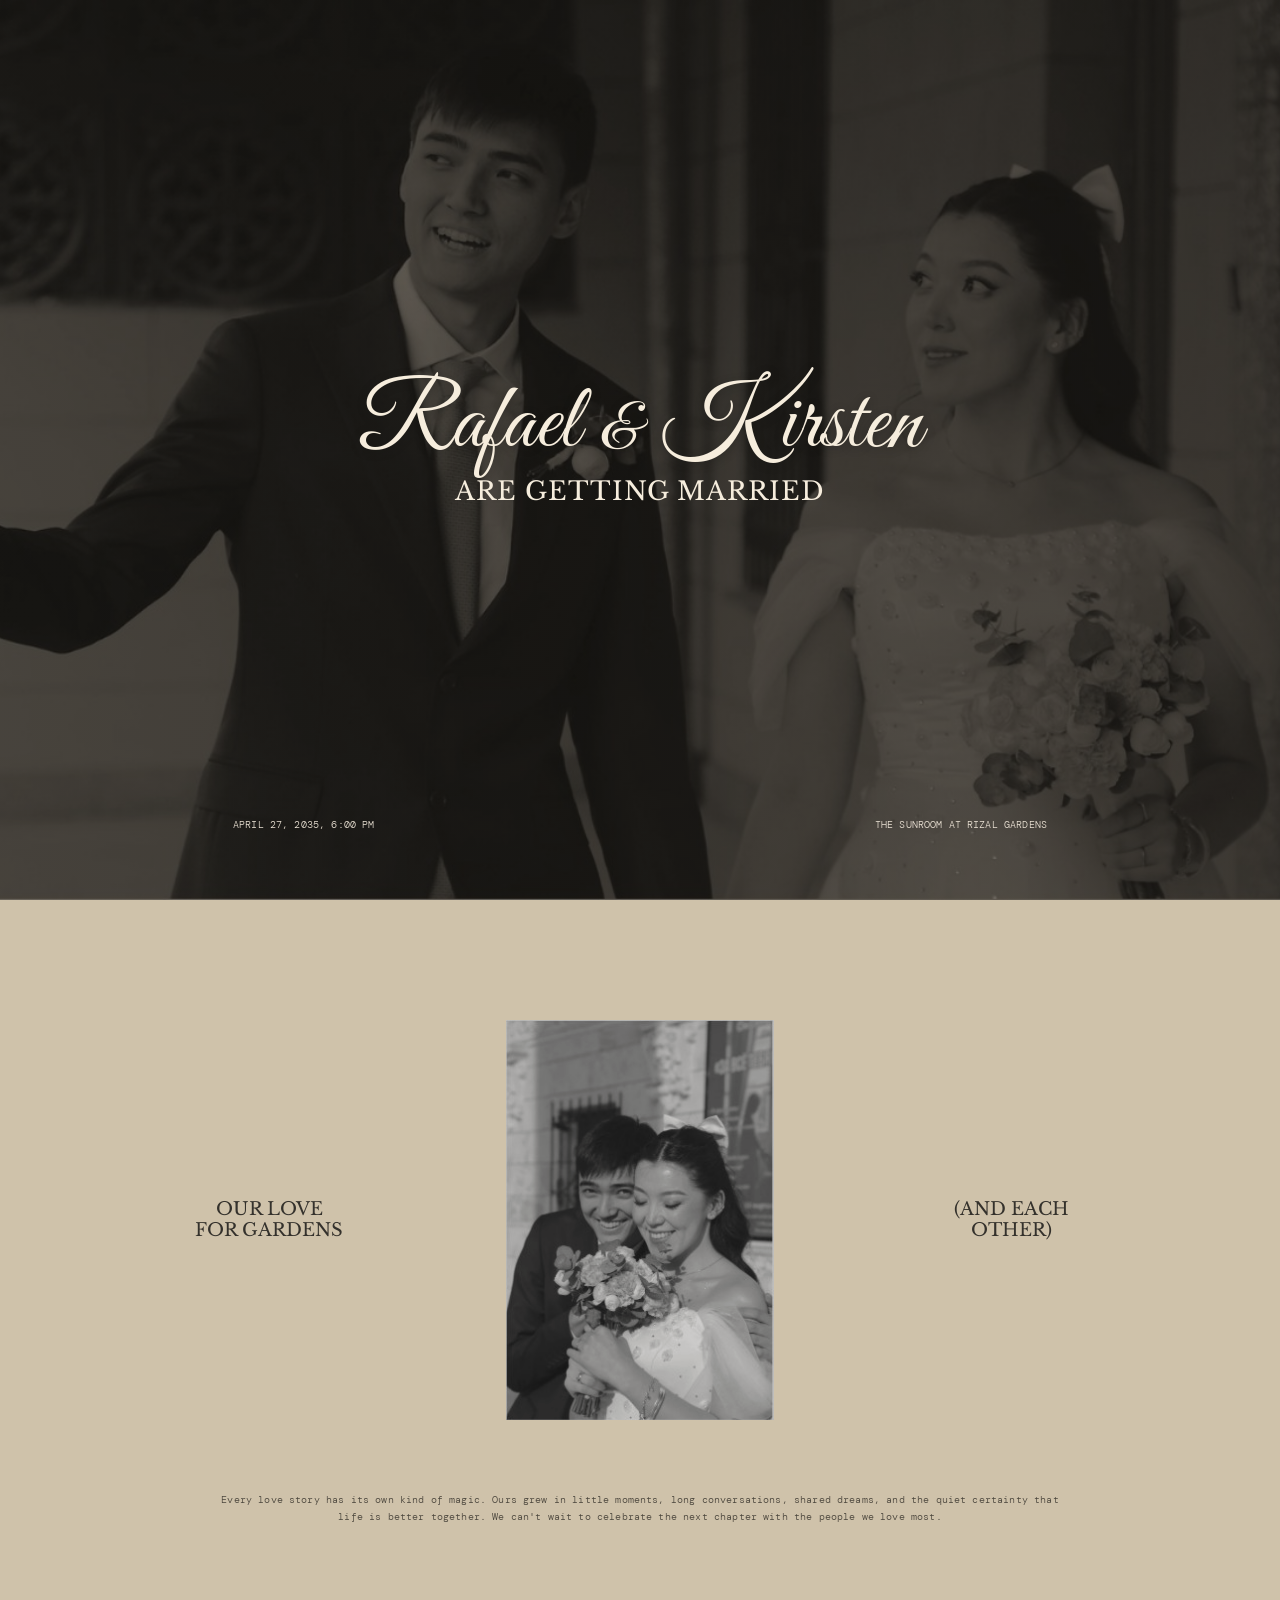
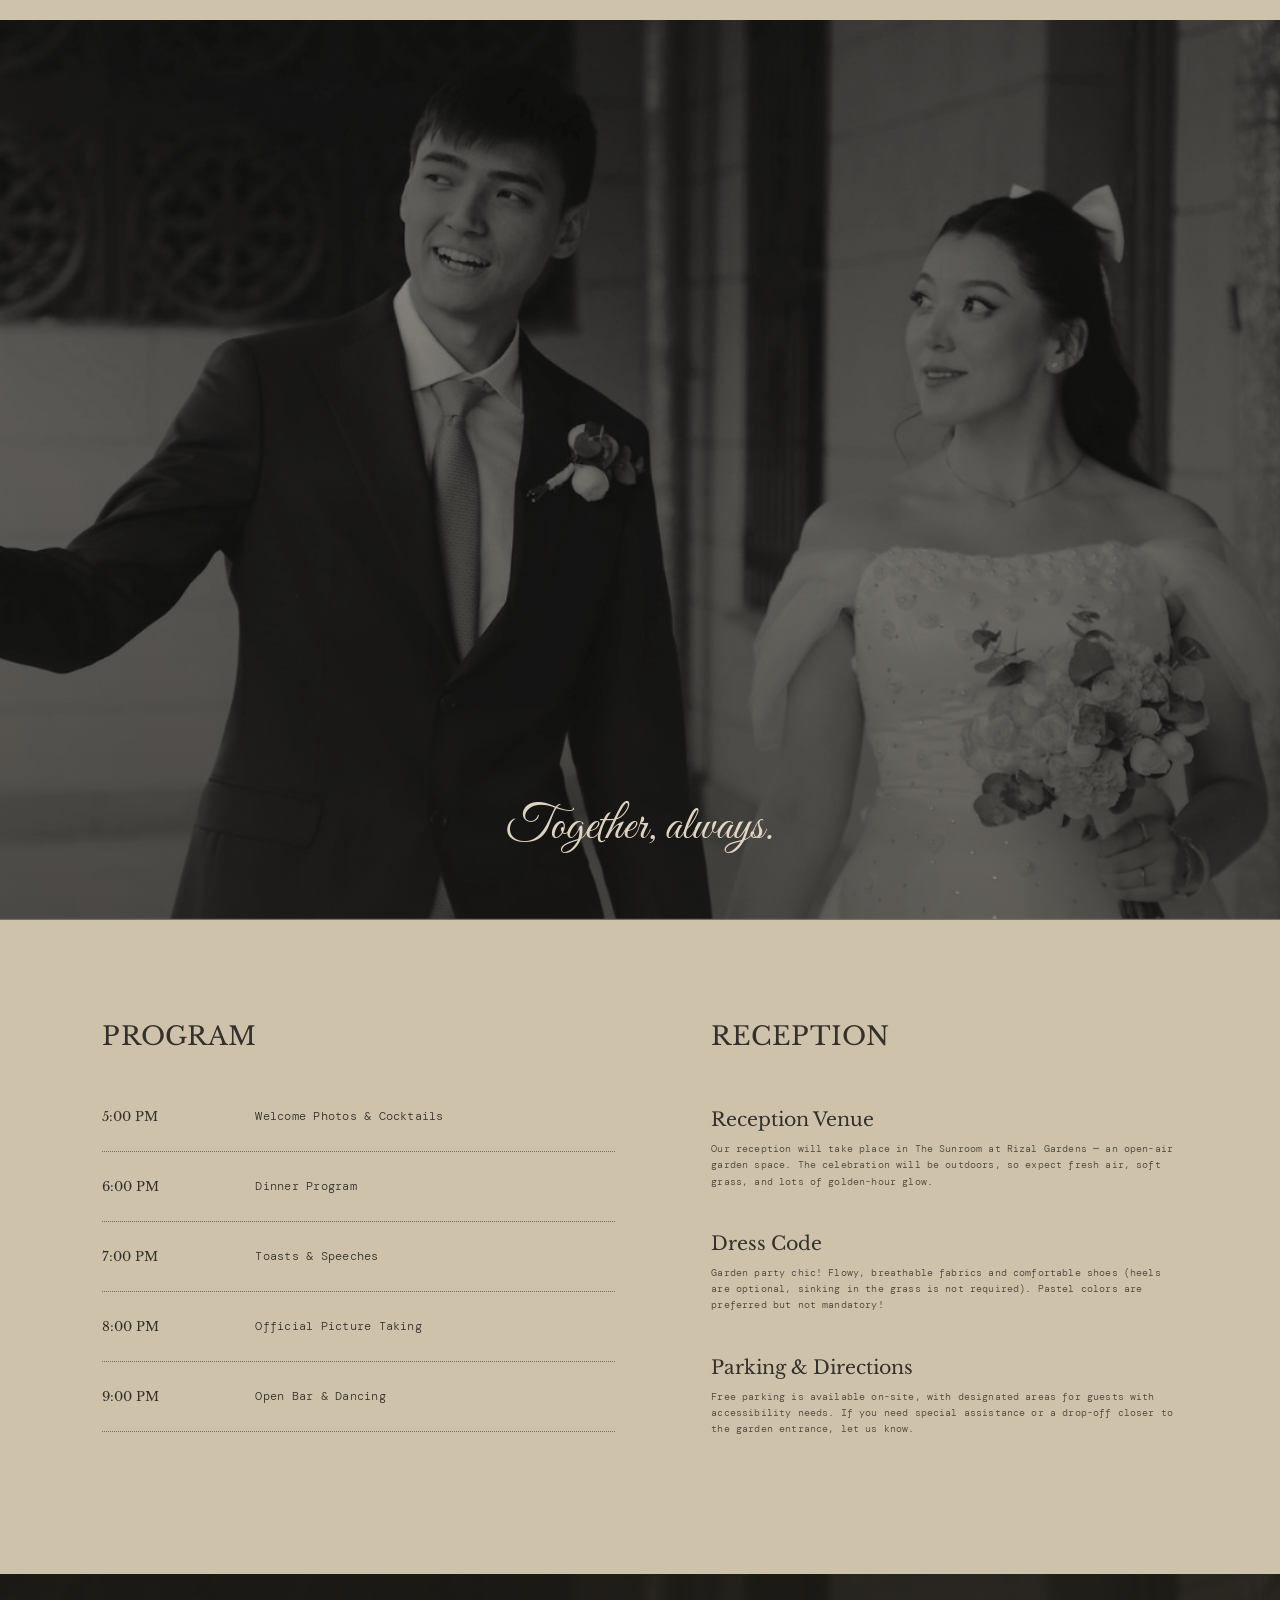
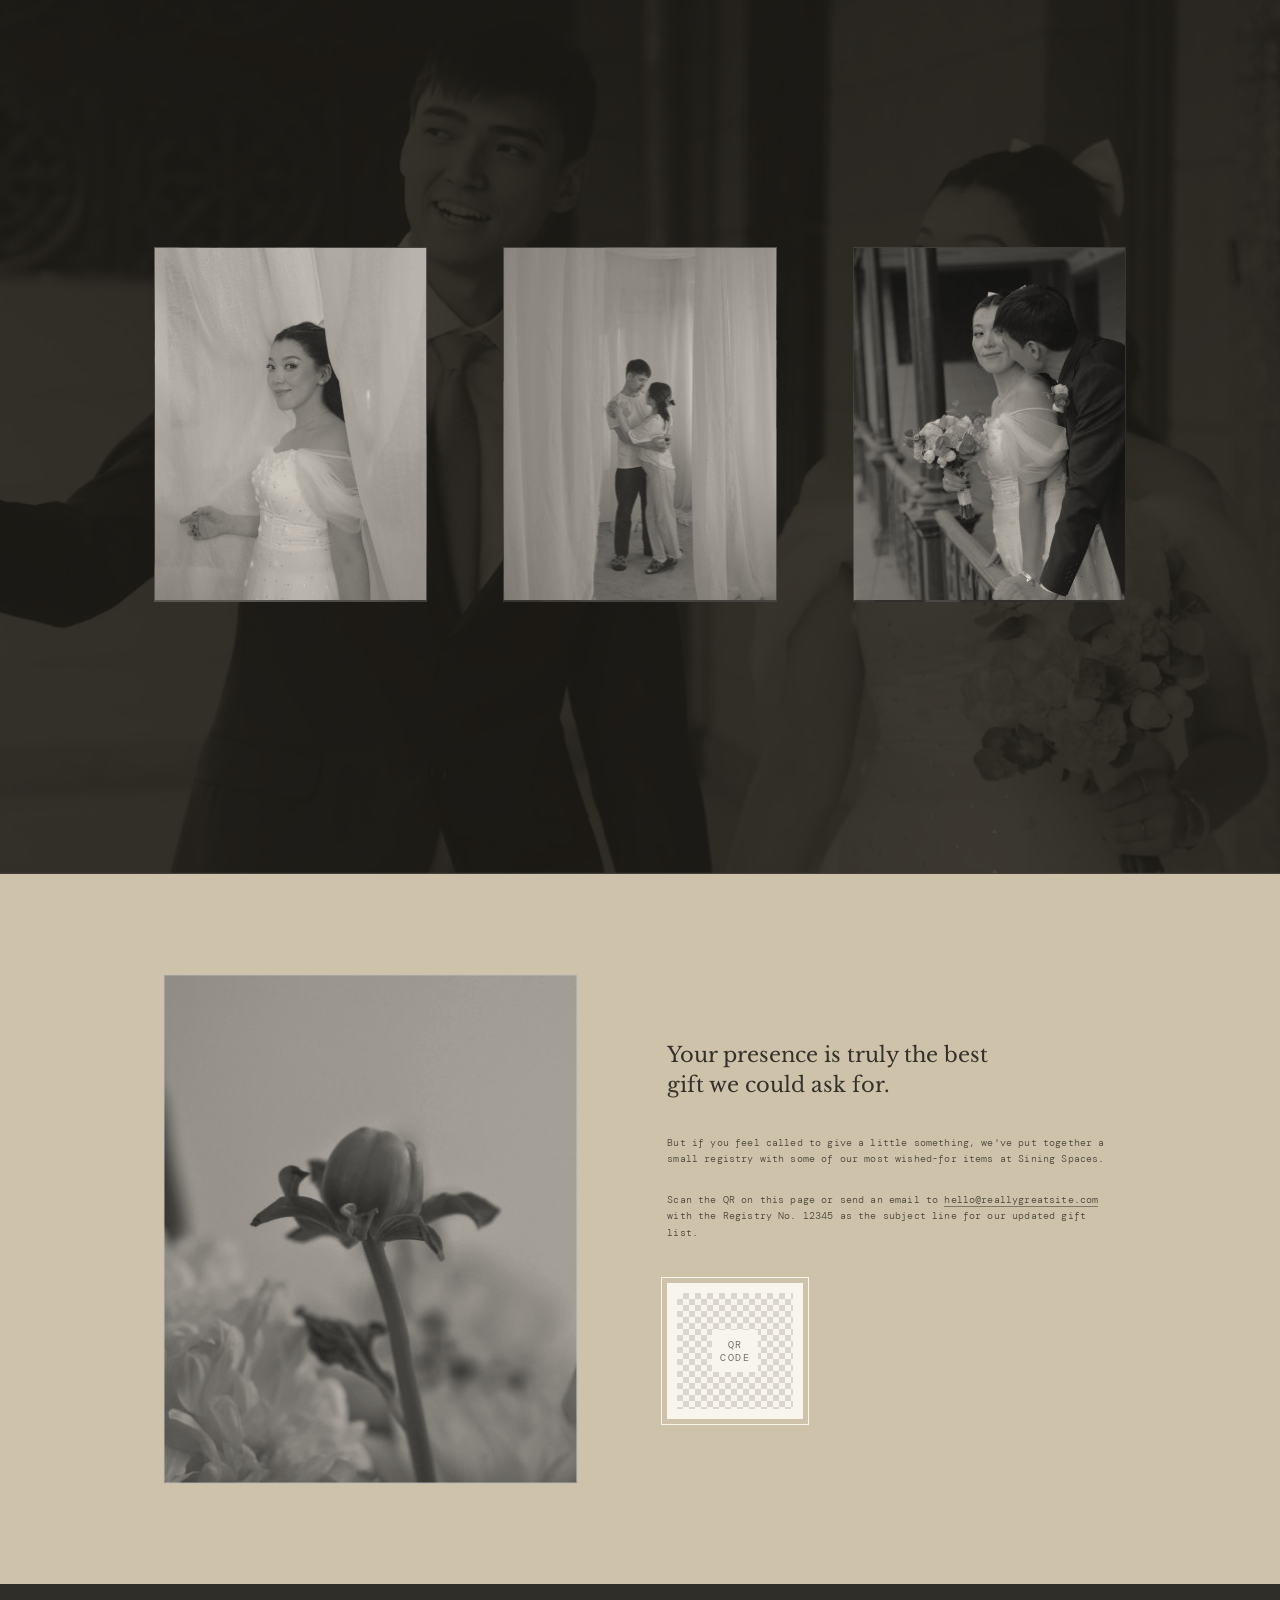
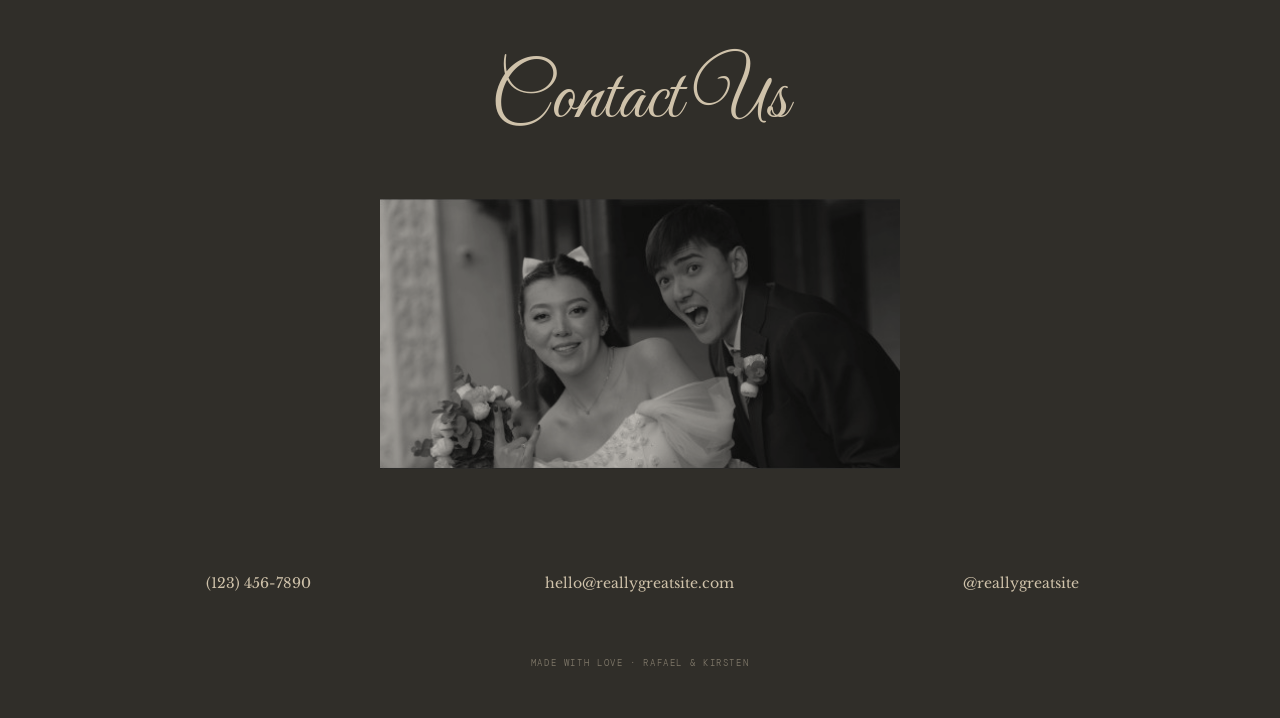
==== commit 01c948b8: "Add files via upload" ====
--- a/index.html
+++ b/index.html
@@ -1,85 +1,91 @@
 <!DOCTYPE html>
-<html lang="id">
+<html lang="en">
 <head>
-  <meta charset="UTF-8" />
-  <meta name="viewport" content="width=device-width, initial-scale=1.0" />
-  <meta name="theme-color" content="#f7f1e9" />
-  <meta name="description" content="Undangan pernikahan — sebuah hari, dua hati, satu cerita." />
-  <title>The Wedding of — Our Weds</title>
+  <meta charset="UTF-8">
+  <meta name="viewport" content="width=device-width, initial-scale=1.0">
+  <meta name="theme-color" content="#cfc2aa">
+  <meta name="description" content="A wedding celebration for Rafael and Kirsten.">
+  <title>Rafael & Kirsten — Our Wedding</title>
   <link rel="preconnect" href="https://fonts.googleapis.com">
   <link rel="preconnect" href="https://fonts.gstatic.com" crossorigin>
-  <link href="https://fonts.googleapis.com/css2?family=Cormorant+Garamond:wght@400;500;600;700&family=DM+Sans:wght@400;500;600;700&display=swap" rel="stylesheet">
-  <link rel="stylesheet" href="style.css" />
+  <link href="https://fonts.googleapis.com/css2?family=DM+Mono:wght@300;400&family=Libre+Baskerville:wght@400;700&family=Great+Vibes&display=swap" rel="stylesheet">
+  <link rel="stylesheet" href="style.css">
 </head>
 <body>
-  <div class="cover" id="cover">
-    <div class="cover-grain"></div>
-    <img class="cover-flower flower-left" src="images/botanical-corner.svg" alt="" />
-    <img class="cover-flower flower-right" src="images/botanical-corner.svg" alt="" />
-    <div class="cover-content">
-      <p class="eyebrow">THE WEDDING OF</p>
-      <h1 class="cover-names">Alya <span>&</span> Raka</h1>
-      <p class="cover-date">SABTU, 21 NOVEMBER 2026</p>
-      <div class="ornament"><span></span> ❦ <span></span></div>
-      <p class="cover-intro">Dengan penuh rasa syukur, kami mengundang Anda untuk menjadi bagian dari hari istimewa kami.</p>
-      <button class="primary-button" id="openInvitation">Buka Undangan <span aria-hidden="true">↗</span></button>
-      <p class="guest-line">Kepada Yth. Bapak/Ibu/Saudara/i</p>
-      <p class="guest-name" id="guestName">Tamu Undangan</p>
-    </div>
-    <p class="cover-bottom">A DAY TO REMEMBER · A LOVE TO CELEBRATE</p>
-  </div>
-
-  <main id="invitation" class="invitation is-hidden">
-    <nav class="top-nav"><a href="#home" class="nav-brand">A <span>&</span> R</a><div class="nav-links"><a href="#story">Cerita</a><a href="#event">Acara</a><a href="#rsvp">RSVP</a></div></nav>
-    <section class="hero section" id="home">
-      <div class="hero-copy">
-        <p class="eyebrow">SAVE THE DATE · 21.11.2026</p>
-        <h2>Two hearts,<br><em>one beautiful</em> story.</h2>
-        <p class="lead">Dengan memohon rahmat dan ridho Tuhan, kami bermaksud menyelenggarakan pernikahan kami.</p>
-        <a class="text-link" href="#event">Lihat detail acara <span>↓</span></a>
+  <main>
+    <section class="hero" id="home" aria-label="Wedding cover">
+      <div class="hero-shade"></div>
+      <div class="hero-content">
+        <p class="script hero-names">Rafael <span>&amp;</span> Kirsten</p>
+        <h1>ARE GETTING MARRIED</h1>
       </div>
-      <div class="hero-art"><div class="arch"><img src="images/couple-lineart.svg" alt="Ilustrasi pasangan pengantin" /></div><img class="hero-botanical" src="images/botanical-corner.svg" alt="" /></div>
-      <div class="hero-caption">A LY A&nbsp; + &nbsp;RAKA <span>—</span> FOREVER BEGINS HERE</div>
+      <p class="hero-date mono">APRIL 27, 2035, 6:00 PM</p>
+      <p class="hero-venue mono">THE SUNROOM AT RIZAL GARDENS</p>
     </section>
 
-    <section class="quote-section section" id="story">
-      <img class="quote-flower" src="images/flower-sprig.svg" alt="" />
-      <p class="eyebrow">A LITTLE NOTE FROM US</p>
-      <blockquote>“Dan di antara tanda-tanda kekuasaan-Nya ialah Dia menciptakan untukmu pasangan hidup dari jenismu sendiri, supaya kamu merasa tenteram di sampingnya.”</blockquote>
-      <p class="verse">QS. Ar-Rum: 21</p>
-      <p class="quote-note">Perjalanan kami mungkin sederhana, namun kami percaya bahwa setiap langkah yang membawa kami ke sini adalah bagian dari cerita yang indah.</p>
+    <section class="story section-paper" id="story">
+      <div class="story-top">
+        <h2>OUR LOVE<br>FOR GARDENS</h2>
+        <img src="images/couple-story.jpg" alt="The couple smiling together" class="story-photo">
+        <h2>(AND EACH<br>OTHER)</h2>
+      </div>
+      <p class="story-copy mono">Every love story has its own kind of magic. Ours grew in little moments, long conversations, shared dreams, and the quiet certainty that life is better together. We can't wait to celebrate the next chapter with the people we love most.</p>
     </section>
 
-    <section class="couple-section section">
-      <p class="eyebrow">THE BRIDE & THE GROOM</p>
-      <h2>Meet the happy couple</h2>
-      <div class="couple-grid">
-        <article class="person-card"><div class="portrait portrait-one"><span>A</span></div><p class="person-role">THE BRIDE</p><h3>Alya Putri</h3><p>Putri pertama dari<br>Bapak Nama Ayah & Ibu Nama Ibu</p><a href="#rsvp" class="social-link">Salam hangat ♡</a></article>
-        <div class="ampersand">&</div>
-        <article class="person-card"><div class="portrait portrait-two"><span>R</span></div><p class="person-role">THE GROOM</p><h3>Raka Pratama</h3><p>Putra pertama dari<br>Bapak Nama Ayah & Ibu Nama Ibu</p><a href="#rsvp" class="social-link">Salam hangat ♡</a></article>
+    <section class="wide-photo" aria-label="A moment together">
+      <img src="images/couple-wide.jpg" alt="Rafael and Kirsten walking together">
+      <div class="wide-caption"><span class="script">Together, always.</span></div>
+    </section>
+
+    <section class="details section-paper" id="details">
+      <div class="program">
+        <h2>PROGRAM</h2>
+        <div class="timeline">
+          <div class="timeline-row"><time>5:00 PM</time><span>Welcome Photos &amp; Cocktails</span></div>
+          <div class="timeline-row"><time>6:00 PM</time><span>Dinner Program</span></div>
+          <div class="timeline-row"><time>7:00 PM</time><span>Toasts &amp; Speeches</span></div>
+          <div class="timeline-row"><time>8:00 PM</time><span>Official Picture Taking</span></div>
+          <div class="timeline-row"><time>9:00 PM</time><span>Open Bar &amp; Dancing</span></div>
+        </div>
+      </div>
+      <div class="reception">
+        <h2>RECEPTION</h2>
+        <article><h3>Reception Venue</h3><p class="mono">Our reception will take place in The Sunroom at Rizal Gardens — an open-air garden space. The celebration will be outdoors, so expect fresh air, soft grass, and lots of golden-hour glow.</p></article>
+        <article><h3>Dress Code</h3><p class="mono">Garden party chic! Flowy, breathable fabrics and comfortable shoes (heels are optional, sinking in the grass is not required). Pastel colors are preferred but not mandatory!</p></article>
+        <article><h3>Parking &amp; Directions</h3><p class="mono">Free parking is available on-site, with designated areas for guests with accessibility needs. If you need special assistance or a drop-off closer to the garden entrance, let us know.</p></article>
       </div>
     </section>
 
-    <section class="event-section section" id="event">
-      <p class="eyebrow">JOIN OUR CELEBRATION</p><h2>The Wedding Day</h2><p class="event-date">Sabtu, 21 November 2026</p>
-      <div class="countdown" aria-label="Hitung mundur menuju hari pernikahan"><div><strong id="days">00</strong><span>Hari</span></div><div><strong id="hours">00</strong><span>Jam</span></div><div><strong id="minutes">00</strong><span>Menit</span></div><div><strong id="seconds">00</strong><span>Detik</span></div></div>
-      <div class="event-cards">
-        <article class="event-card"><div class="event-icon">✧</div><p class="eyebrow">AKAD NIKAH</p><h3>09.00 WIB</h3><p>Sabtu, 21 November 2026</p><div class="small-rule"></div><p class="venue">The Garden Hall</p><p>Jl. Contoh Bahagia No. 12<br>Jakarta, Indonesia</p><a class="outline-button" href="https://maps.google.com/?q=Jakarta" target="_blank" rel="noreferrer">Petunjuk Lokasi ↗</a></article>
-        <article class="event-card"><div class="event-icon">❀</div><p class="eyebrow">RESEPSI</p><h3>11.00–14.00 WIB</h3><p>Sabtu, 21 November 2026</p><div class="small-rule"></div><p class="venue">The Garden Hall</p><p>Jl. Contoh Bahagia No. 12<br>Jakarta, Indonesia</p><a class="outline-button" href="https://maps.google.com/?q=Jakarta" target="_blank" rel="noreferrer">Petunjuk Lokasi ↗</a></article>
+    <section class="gallery" id="gallery">
+      <div class="gallery-shade"></div>
+      <div class="gallery-grid">
+        <img src="images/gallery-bride.jpg" alt="Kirsten in her wedding dress">
+        <img src="images/gallery-couple.jpg" alt="The couple sharing a quiet moment">
+        <img src="images/gallery-kiss.jpg" alt="A sweet wedding-day kiss">
       </div>
     </section>
 
-    <section class="gallery-section section"><p class="eyebrow">MOMENTS TO KEEP</p><h2>Our little universe</h2><p class="gallery-intro">Setiap momen adalah potongan kecil dari cerita yang akan terus kami kenang.</p><div class="gallery-grid"><div class="gallery-tile tile-one"><span>the beginning</span></div><div class="gallery-tile tile-two"><span>our favorite days</span></div><div class="gallery-tile tile-three"><span>forever, together</span></div></div></section>
+    <section class="registry section-paper" id="registry">
+      <img src="images/flower-gift.jpg" alt="A soft-toned flower detail" class="registry-photo">
+      <div class="registry-copy">
+        <h2>Your presence is truly the best<br>gift we could ask for.</h2>
+        <p class="mono">But if you feel called to give a little something, we've put together a small registry with some of our most wished-for items at Sining Spaces.</p>
+        <p class="mono">Scan the QR on this page or send an email to <a href="mailto:hello@reallygreatsite.com">hello@reallygreatsite.com</a> with the Registry No. 12345 as the subject line for our updated gift list.</p>
+        <div class="qr-placeholder" aria-label="Decorative QR placeholder"><span>QR<br>CODE</span></div>
+      </div>
+    </section>
 
-    <section class="rsvp-section section" id="rsvp"><div class="rsvp-inner"><img src="images/flower-sprig.svg" alt="" class="rsvp-flower"/><p class="eyebrow">KINDLY RESPOND</p><h2>Will you join us?</h2><p class="lead">Kehadiran dan doa restu Anda adalah hadiah terindah bagi kami.</p>
-      <form id="rsvpForm"><label for="name">Nama lengkap</label><input id="name" name="name" type="text" placeholder="Tulis nama Anda" required/><label for="attendance">Konfirmasi kehadiran</label><select id="attendance" name="attendance" required><option value="">Pilih jawaban</option><option value="Hadir">Dengan senang hati, saya hadir</option><option value="Tidak hadir">Maaf, saya belum bisa hadir</option></select><label for="guests">Jumlah tamu</label><select id="guests" name="guests"><option value="1">1 orang</option><option value="2">2 orang</option><option value="3">3 orang</option><option value="4">4 orang</option></select><label for="message">Ucapan & doa <span>(opsional)</span></label><textarea id="message" name="message" rows="3" placeholder="Tuliskan doa terbaik untuk kami..."></textarea><button class="primary-button form-submit" type="submit">Kirim Konfirmasi <span>↗</span></button><p class="form-hint">Form demo ini menampilkan konfirmasi di browser. Hubungkan ke Google Sheets atau layanan RSVP untuk menyimpan jawaban.</p></form><div class="form-success is-hidden" id="formSuccess" role="status"><span>♡</span><h3>Terima kasih!</h3><p>Konfirmasi Anda sudah tercatat di halaman ini.</p><button id="editRsvp" class="text-link">Ubah jawaban</button></div>
-    </div></section>
-
-    <section class="closing-section section"><img src="images/botanical-corner.svg" alt="" class="closing-flower"/><p class="eyebrow">WITH LOVE & GRATITUDE</p><h2>We can't wait<br><em>to see you.</em></h2><p>Merupakan kebahagiaan bagi kami apabila Anda berkenan hadir dan memberikan doa restu.</p><div class="ornament"><span></span> ❦ <span></span></div><p class="closing-names">Alya & Raka</p><p class="closing-date">21 · 11 · 2026</p></section>
-    <footer><span>MADE WITH LOVE</span><span>ALYA & RAKA · 2026</span></footer>
+    <footer class="contact" id="contact">
+      <h2 class="script">Contact Us</h2>
+      <img src="images/couple-contact.jpg" alt="Rafael and Kirsten celebrating together" class="contact-photo">
+      <div class="contact-links">
+        <a href="tel:+1234567890">(123) 456-7890</a>
+        <a href="mailto:hello@reallygreatsite.com">hello@reallygreatsite.com</a>
+        <a href="https://instagram.com/" target="_blank" rel="noreferrer">@reallygreatsite</a>
+      </div>
+      <p class="footer-note mono">MADE WITH LOVE · RAFAEL &amp; KIRSTEN</p>
+    </footer>
   </main>
-  <audio id="backgroundMusic" loop preload="none"><source src="" type="audio/mpeg"></audio>
-  <button id="musicToggle" class="music-toggle is-hidden" aria-label="Putar atau jeda musik" title="Musik"><span>♫</span></button>
   <script src="script.js"></script>
 </body>
-</html>
+</html>
--- a/style.css
+++ b/style.css
@@ -1,2 +1,86 @@
-:root{--paper:#f7f1e9;--cream:#fffdf8;--ink:#343d32;--muted:#77796b;--sage:#a6ad96;--clay:#a66e58;--line:#ded8ca;--serif:'Cormorant Garamond',Georgia,serif;--sans:'DM Sans',Arial,sans-serif}*{box-sizing:border-box}html{scroll-behavior:smooth}body{margin:0;background:var(--paper);color:var(--ink);font-family:var(--sans);font-size:14px;line-height:1.75}a{color:inherit;text-decoration:none}button,input,select,textarea{font:inherit}.is-hidden{display:none!important}.cover{min-height:100svh;position:relative;display:flex;align-items:center;justify-content:center;text-align:center;overflow:hidden;background:radial-gradient(ellipse at 50% 40%,#fffdf8 0%,#f7f1e9 58%,#e9e3d7 100%);padding:48px 22px}.cover:before,.cover:after{content:'';position:absolute;border:1px solid #c6bda9;border-radius:50%;width:min(75vw,690px);height:min(75vw,690px);opacity:.52}.cover:after{width:min(83vw,760px);height:min(83vw,760px);opacity:.25}.cover-grain{position:absolute;inset:0;opacity:.15;background-image:url("data:image/svg+xml,%3Csvg viewBox='0 0 180 180' xmlns='http://www.w3.org/2000/svg'%3E%3Cfilter id='n'%3E%3CfeTurbulence type='fractalNoise' baseFrequency='.8' numOctaves='3' stitchTiles='stitch'/%3E%3C/filter%3E%3Crect width='100%25' height='100%25' filter='url(%23n)' opacity='.13'/%3E%3C/svg%3E");pointer-events:none}.cover-content{position:relative;z-index:2;max-width:520px}.eyebrow{font-size:10px;letter-spacing:.25em;font-weight:600;margin:0 0 16px;color:var(--clay)}.cover-names{font:500 clamp(58px,10vw,100px)/.9 var(--serif);letter-spacing:-.04em;margin:25px 0 24px}.cover-names span{font-style:italic;color:var(--clay);font-weight:400}.cover-date{font-size:10px;letter-spacing:.22em}.ornament{display:flex;align-items:center;justify-content:center;gap:14px;color:var(--clay);font-size:21px;margin:25px 0}.ornament span{height:1px;width:48px;background:#c5b8a3}.cover-intro{max-width:330px;margin:0 auto 26px;color:#6d7165;font:italic 17px/1.5 var(--serif)}.primary-button{border:0;background:var(--ink);color:white;padding:14px 24px;letter-spacing:.06em;font-size:11px;cursor:pointer;transition:transform .2s,background .2s}.primary-button:hover{background:#59614f;transform:translateY(-2px)}.primary-button span{padding-left:18px}.guest-line{font-size:10px;color:var(--muted);margin:23px 0 0}.guest-name{font:500 19px var(--serif);margin:0}.cover-bottom{position:absolute;bottom:20px;z-index:2;font-size:8px;letter-spacing:.22em;color:#8b897b}.cover-flower{position:absolute;width:clamp(130px,23vw,270px);opacity:.7;z-index:1}.flower-left{left:-25px;bottom:-20px;transform:rotate(2deg)}.flower-right{right:-25px;top:-20px;transform:rotate(180deg)}.invitation{max-width:1600px;margin:auto;background:var(--cream);overflow:hidden}.top-nav{height:74px;display:flex;align-items:center;justify-content:space-between;padding:0 7%;border-bottom:1px solid #eee8de;position:sticky;top:0;background:rgba(255,253,248,.94);backdrop-filter:blur(12px);z-index:10}.nav-brand{font:600 25px var(--serif)}.nav-brand span{color:var(--clay);font-style:italic}.nav-links{display:flex;gap:28px;font-size:11px;color:#66695d}.nav-links a:hover{color:var(--clay)}.section{padding:105px 8%;position:relative}.hero{min-height:620px;display:grid;grid-template-columns:1fr 1fr;align-items:center;gap:7%;padding-top:80px;padding-bottom:105px;background:#f8f5ee}.hero h2,.section h2{font:500 clamp(45px,6.5vw,76px)/.94 var(--serif);letter-spacing:-.035em;margin:15px 0 25px}.hero h2 em,.closing-section h2 em{font-weight:400;color:var(--clay)}.lead{max-width:380px;color:#77796e;font-size:13px;line-height:1.9}.text-link{display:inline-flex;gap:22px;align-items:center;margin-top:25px;font-size:11px;letter-spacing:.08em;border-bottom:1px solid #b6ad9d;padding-bottom:7px}.hero-art{position:relative;display:flex;justify-content:center;align-items:center;min-height:420px}.arch{width:min(100%,370px);height:430px;border-radius:48% 48% 0 0;background:linear-gradient(150deg,#e4e4d7,#d0d3c2);border:10px solid #fffdf8;box-shadow:0 18px 40px #504e3b12;display:flex;align-items:center;justify-content:center;overflow:hidden}.arch img{width:100%;height:100%;object-fit:contain}.hero-botanical{position:absolute;width:190px;right:-30px;bottom:-45px;transform:rotate(-35deg)}.hero-caption{position:absolute;bottom:28px;left:8%;right:8%;font-size:8px;letter-spacing:.24em;color:#929080}.hero-caption span{padding:0 12px;color:var(--clay)}.quote-section{text-align:center;background:#eaece2;padding-top:100px;padding-bottom:95px;overflow:hidden}.quote-section blockquote{font:italic 32px/1.35 var(--serif);max-width:770px;margin:20px auto;color:#4e5948}.verse{font-size:10px;letter-spacing:.15em;color:var(--clay)}.quote-note{max-width:500px;margin:30px auto 0;color:#77796d;font-size:12px}.quote-flower{position:absolute;width:180px;left:-45px;bottom:-65px;opacity:.5;transform:rotate(-25deg)}.couple-section{text-align:center}.couple-section h2,.event-section h2,.gallery-section h2{font-size:clamp(42px,5vw,60px);margin-bottom:45px}.couple-grid{display:grid;grid-template-columns:1fr 60px 1fr;align-items:center;max-width:800px;margin:auto}.person-card{padding:10px 20px}.portrait{width:min(100%,245px);aspect-ratio:4/4.8;margin:0 auto 24px;display:flex;align-items:center;justify-content:center;position:relative;overflow:hidden;border-radius:48% 48% 3px 3px;background:#e8d8c8}.portrait:before,.portrait:after{content:'';position:absolute;border:1px solid #fff9ed8a;border-radius:50%;width:85%;height:85%}.portrait:after{width:68%;height:68%}.portrait span{font:italic 100px var(--serif);color:#fffaf0;position:relative;z-index:1}.portrait-two{background:#c7cdbb}.person-role{font-size:9px;letter-spacing:.22em;color:var(--clay)}.person-card h3{font:500 31px var(--serif);margin:5px 0 10px}.person-card>p:not(.person-role){font-size:11px;color:#77796d;line-height:1.8}.social-link{display:inline-block;font-size:10px;margin-top:8px;color:var(--clay)}.ampersand{font:italic 48px var(--serif);color:var(--clay)}.event-section{text-align:center;background:#f1eee5}.event-date{font:italic 21px var(--serif);margin-top:-22px;color:#737668}.countdown{display:flex;justify-content:center;gap:clamp(20px,5vw,58px);margin:35px 0 48px}.countdown div{display:flex;flex-direction:column;min-width:48px}.countdown strong{font:500 36px var(--serif)}.countdown span{font-size:9px;letter-spacing:.12em;color:#858678}.event-cards{display:grid;grid-template-columns:repeat(2,minmax(0,1fr));gap:22px;max-width:820px;margin:auto}.event-card{background:var(--cream);padding:36px 25px;border:1px solid #e5dfd3}.event-icon{font-size:26px;color:var(--clay);margin-bottom:15px}.event-card .eyebrow{margin-bottom:8px}.event-card h3{font:500 29px var(--serif);margin:5px 0}.event-card p{font-size:11px;color:#7b7d70;margin:7px 0}.small-rule{height:1px;width:35px;background:#c7b8a2;margin:22px auto}.event-card .venue{font:500 22px var(--serif);color:var(--ink)}.outline-button{display:inline-block;border:1px solid #b7b5a6;padding:10px 16px;margin-top:20px;font-size:10px;letter-spacing:.05em}.outline-button:hover{background:var(--ink);color:white}.gallery-section{text-align:center}.gallery-intro{color:#77796d;font-size:12px;margin-top:-28px;margin-bottom:35px}.gallery-grid{display:grid;grid-template-columns:1.1fr .8fr 1.1fr;gap:15px;max-width:1000px;margin:auto}.gallery-tile{height:330px;position:relative;display:flex;align-items:end;justify-content:center;padding:22px;background:linear-gradient(160deg,#d8d5c6,#aab19d);overflow:hidden}.gallery-tile:before{content:'';position:absolute;inset:16px;border:1px solid #fff9ed7c}.gallery-tile:after{content:'♡';position:absolute;top:35%;left:50%;transform:translate(-50%,-50%);font:100px var(--serif);color:#fffaf0a8}.tile-two{margin-top:35px;background:linear-gradient(145deg,#e8d6c6,#b48f7b)}.tile-three{background:linear-gradient(155deg,#d8dfd0,#929c83);margin-top:70px}.gallery-tile span{position:relative;z-index:1;color:#fffdf5;font:italic 20px var(--serif)}.rsvp-section{background:#e7e9df;text-align:center;padding-top:90px;padding-bottom:95px}.rsvp-inner{max-width:500px;margin:auto;position:relative}.rsvp-section h2{font-size:60px;margin-bottom:15px}.rsvp-section .lead{margin:0 auto 30px}.rsvp-flower{position:absolute;width:120px;right:-100px;top:-45px;opacity:.65;transform:rotate(30deg)}#rsvpForm{text-align:left;display:flex;flex-direction:column;gap:8px;margin-top:25px}#rsvpForm label{font-size:10px;letter-spacing:.04em;margin-top:8px}#rsvpForm label span{color:#898b7e}#rsvpForm input,#rsvpForm select,#rsvpForm textarea{width:100%;border:1px solid #d5d6ca;background:#fdfcf7;padding:13px 14px;color:var(--ink);outline:none;border-radius:0;font-size:12px}#rsvpForm input:focus,#rsvpForm select:focus,#rsvpForm textarea:focus{border-color:#929a83}#rsvpForm textarea{resize:vertical}.form-submit{margin-top:14px}.form-hint{font-size:9px;color:#888a7e;line-height:1.6}.form-success{padding:25px}.form-success>span{font-size:38px;color:var(--clay)}.form-success h3{font:500 32px var(--serif);margin:0}.form-success p{color:#74786c;font-size:12px}.closing-section{text-align:center;min-height:430px;padding-top:105px;padding-bottom:75px;overflow:hidden}.closing-section h2{font-size:clamp(58px,8vw,90px);margin:15px 0 25px}.closing-section>p:not(.eyebrow):not(.closing-names):not(.closing-date){max-width:370px;margin:auto;color:#77796d;font-size:12px}.closing-flower{position:absolute;width:240px;right:-45px;bottom:-70px;opacity:.55;transform:rotate(170deg)}.closing-names{font:italic 30px var(--serif);margin:0}.closing-date{font-size:9px;letter-spacing:.25em;color:var(--clay);margin-top:5px}footer{display:flex;justify-content:space-between;padding:20px 8%;background:var(--ink);color:#e8e6db;font-size:8px;letter-spacing:.18em}.music-toggle{position:fixed;bottom:22px;right:22px;width:43px;height:43px;border:1px solid #c7c2b4;border-radius:50%;background:#fffdf0;color:var(--ink);font-size:18px;z-index:20;cursor:pointer;box-shadow:0 4px 20px #00000010}.music-toggle.playing{animation:spin 5s linear infinite}@keyframes spin{to{transform:rotate(360deg)}}
-@media(max-width:700px){.cover-flower{width:145px}.cover-names{font-size:67px}.top-nav{height:62px;padding:0 6%}.nav-links{gap:14px;font-size:10px}.section{padding:75px 7%}.hero{grid-template-columns:1fr;gap:28px;padding-top:65px;padding-bottom:85px}.hero-copy{text-align:center}.hero-copy .lead{margin-left:auto;margin-right:auto}.hero h2{font-size:60px}.hero-art{min-height:340px}.arch{height:350px;width:270px}.hero-botanical{width:130px;right:0}.hero-caption{left:7%;right:7%;font-size:7px}.quote-section blockquote{font-size:27px}.quote-flower{width:115px}.couple-grid{grid-template-columns:1fr;gap:15px}.person-card{padding:10px}.portrait{width:200px}.ampersand{line-height:1;font-size:38px}.event-cards{grid-template-columns:1fr;max-width:390px}.event-card{padding:30px 20px}.gallery-grid{grid-template-columns:1fr 1fr;gap:10px}.gallery-tile{height:220px;padding:14px}.tile-two{margin-top:25px}.tile-three{margin-top:0;grid-column:1/-1;height:230px;width:75%;justify-self:center}.gallery-tile span{font-size:17px}.rsvp-flower{width:75px;right:-35px;top:-55px}.rsvp-section h2{font-size:52px}.closing-flower{width:140px;right:-40px}.closing-section{min-height:390px}footer{padding:18px 6%;font-size:7px}}@media(max-width:390px){.nav-links{gap:9px}.nav-links a{font-size:9px}.cover-names{font-size:57px}.countdown{gap:16px}.countdown strong{font-size:30px}.hero h2{font-size:51px}}
+*{box-sizing:border-box}
+:root{--paper:#cfc2aa;--ink:#34312c;--dark:#302e29;--cream:#eee3cf;--serif:"Libre Baskerville",Georgia,serif;--mono:"DM Mono",monospace;--script:"Great Vibes","Brush Script MT",cursive}
+html{scroll-behavior:smooth}
+body{margin:0;background:var(--paper);color:var(--ink);font-family:var(--serif);font-weight:400}
+img{display:block;max-width:100%}
+a{color:inherit;text-decoration:none}
+.mono{font-family:var(--mono);font-size:clamp(10px,.82vw,14px);line-height:1.55;font-weight:300;letter-spacing:.015em}
+.script{font-family:var(--script);font-weight:400}
+.hero{height:100vh;min-height:560px;max-height:1100px;position:relative;display:flex;align-items:center;justify-content:center;text-align:center;color:#f6eddd;background:#292621 url("images/hero-couple.jpg") center 45%/cover no-repeat;overflow:hidden}
+.hero-shade{position:absolute;inset:0;background:linear-gradient(90deg,rgba(23,22,19,.47),rgba(25,23,20,.57)),rgba(32,29,24,.16)}
+.hero-content{position:relative;z-index:1;margin-top:-1.5vh}
+.hero-names{font-size:clamp(60px,7.2vw,112px);line-height:1;margin:0 0 3px;text-shadow:0 2px 10px #1b191650}
+.hero-names span{font-size:.68em;padding:0 .08em}
+.hero h1{font-size:clamp(19px,2vw,36px);font-weight:400;letter-spacing:.035em;margin:0}
+.hero-date,.hero-venue{position:absolute;z-index:1;bottom:7.5%;margin:0;color:#eee5d7;font-size:clamp(9px,.8vw,13px)}
+.hero-date{left:18.2%}.hero-venue{right:18.2%}
+.section-paper{background:var(--paper)}
+.story{min-height:720px;padding:110px 7vw 85px;display:flex;flex-direction:column;justify-content:center}
+.story-top{display:grid;grid-template-columns:1fr minmax(190px,268px) 1fr;align-items:center;gap:4.5vw;max-width:1120px;width:100%;margin:0 auto}
+.story-top h2{font-size:clamp(18px,1.25vw,25px);line-height:1.18;font-weight:400;text-align:center;margin:0}
+.story-photo{width:100%;height:400px;object-fit:cover;filter:sepia(.15) grayscale(.8)}
+.story-copy{max-width:840px;text-align:center;margin:72px auto 0;color:#49443b}
+.wide-photo{height:100vh;min-height:520px;max-height:1000px;position:relative;overflow:hidden;background:#2f2c27}
+.wide-photo>img{width:100%;height:100%;object-fit:cover;object-position:center 42%;filter:grayscale(1) sepia(.17) brightness(.75)}
+.wide-photo:after{content:"";position:absolute;inset:0;background:linear-gradient(0deg,rgba(25,23,20,.25),transparent 50%)}
+.wide-caption{position:absolute;z-index:1;bottom:7%;left:0;right:0;text-align:center;color:#f0e4cf;font-size:48px;opacity:.92}
+.details{display:grid;grid-template-columns:1.1fr 1fr;gap:7.5vw;padding:100px max(8vw,40px) 95px;max-width:1600px;margin:auto}
+.details h2{font-size:clamp(25px,2vw,38px);font-weight:400;margin:0 0 56px;letter-spacing:.01em}
+.timeline-row{display:grid;grid-template-columns:125px 1fr;gap:28px;padding:26px 0;border-bottom:1px dotted #756c5d;font-size:clamp(13px,1vw,18px)}
+.timeline-row:first-child{padding-top:0}
+.timeline-row time{white-space:nowrap;font-size:clamp(13px,.9vw,17px)}
+.timeline-row span{font-family:var(--mono);font-size:clamp(12px,.95vw,17px);font-weight:300;letter-spacing:.02em}
+.reception article{margin:0 0 42px}
+.reception h3{font-weight:400;font-size:19px;margin:0 0 10px}
+.reception p{margin:0;color:#49443b;max-width:520px}
+.gallery{height:100vh;min-height:500px;max-height:900px;position:relative;display:flex;align-items:center;justify-content:center;background:#37312b url("images/hero-couple.jpg") center/cover no-repeat}
+.gallery-shade{position:absolute;inset:0;background:rgba(30,27,23,.78)}
+.gallery-grid{position:relative;z-index:1;width:min(76%,1050px);display:grid;grid-template-columns:repeat(3,1fr);gap:clamp(28px,6vw,120px);align-items:center}
+.gallery-grid img{width:100%;height:clamp(220px,28vw,355px);object-fit:cover;filter:grayscale(1) sepia(.2);transition:transform .5s ease,filter .5s ease}
+.gallery-grid img:hover{transform:translateY(-6px);filter:grayscale(.5)}
+.registry{display:grid;grid-template-columns:minmax(250px,415px) minmax(300px,450px);gap:7vw;justify-content:center;align-items:center;padding:100px 7vw}
+.registry-photo{width:100%;height:510px;object-fit:cover;filter:grayscale(1) sepia(.18)}
+.registry-copy h2{font-weight:400;font-size:clamp(21px,1.5vw,30px);line-height:1.45;margin:0 0 34px}
+.registry-copy p{margin:0 0 25px;color:#4a453d}
+.registry-copy a{border-bottom:1px solid #817767}
+.qr-placeholder{width:136px;height:136px;margin-top:42px;background:#f8f5ed;display:grid;place-items:center;color:#777064;position:relative;outline:1px solid #f8f5ed;outline-offset:5px}
+.qr-placeholder:before{content:"";position:absolute;inset:10px;background:repeating-conic-gradient(#777064 0% 25%,transparent 0% 50%) 0 0/12px 12px;opacity:.23}
+.qr-placeholder span{z-index:1;text-align:center;background:#f8f5ed;padding:8px;font-family:var(--mono);font-size:10px;letter-spacing:.15em}
+.contact{background:var(--dark);color:var(--paper);text-align:center;padding:78px 6vw 38px;min-height:690px}
+.contact h2{font-size:clamp(60px,6vw,100px);line-height:1;margin:0 0 60px}
+.contact-photo{width:min(520px,70vw);height:270px;object-fit:cover;margin:0 auto;filter:grayscale(1) sepia(.12) brightness(.85)}
+.contact-links{max-width:1120px;margin:105px auto 65px;display:grid;grid-template-columns:repeat(3,1fr);gap:24px;font-size:clamp(13px,1.1vw,20px)}
+.contact-links a{transition:opacity .2s}.contact-links a:hover{opacity:.65}
+.footer-note{opacity:.5;font-size:9px;letter-spacing:.18em}
+@media(max-width:760px){
+ .hero{min-height:640px;height:92svh;background-position:48% center}
+ .hero-names{font-size:clamp(56px,12vw,86px)}
+ .hero h1{font-size:clamp(16px,4vw,24px)}
+ .hero-date,.hero-venue{bottom:5%;left:0;right:0;text-align:center}
+ .hero-date{bottom:10%}
+ .story{min-height:auto;padding:80px 7vw 75px}
+ .story-top{grid-template-columns:1fr 1fr;gap:22px}
+ .story-photo{grid-column:1 / -1;grid-row:1;height:min(108vw,450px);width:min(78%,320px);justify-self:center}
+ .story-top h2{font-size:clamp(16px,4vw,21px)}
+ .story-copy{margin-top:48px}
+ .wide-photo{height:70svh;min-height:440px}
+ .wide-caption{font-size:42px}
+ .details{grid-template-columns:1fr;gap:75px;padding:75px 8vw}
+ .details h2{margin-bottom:38px}
+ .timeline-row{grid-template-columns:92px 1fr;gap:15px;padding:20px 0}
+ .reception article{margin-bottom:30px}
+ .gallery{height:auto;min-height:0;padding:75px 0}
+ .gallery-grid{width:82%;grid-template-columns:1fr;gap:22px}
+ .gallery-grid img{height:320px;width:min(100%,320px);justify-self:center}
+ .registry{grid-template-columns:1fr;gap:45px;padding:75px 9vw}
+ .registry-photo{height:400px;width:min(100%,400px);justify-self:center}
+ .registry-copy h2 br{display:none}
+ .contact{padding:65px 7vw 30px;min-height:0}
+ .contact h2{margin-bottom:38px}
+ .contact-photo{height:220px;width:min(100%,520px)}
+ .contact-links{grid-template-columns:1fr;margin:60px auto 45px;gap:20px}
+}
+@media(prefers-reduced-motion:reduce){html{scroll-behavior:auto}*{transition:none!important}}
+
+.js-ready .story, .js-ready .details, .js-ready .registry, .js-ready .contact{opacity:.01;transform:translateY(14px);transition:opacity .8s ease,transform .8s ease}.js-ready .is-visible{opacity:1;transform:none}
+@media(prefers-reduced-motion:reduce){.js-ready .story,.js-ready .details,.js-ready .registry,.js-ready .contact{opacity:1;transform:none}}
